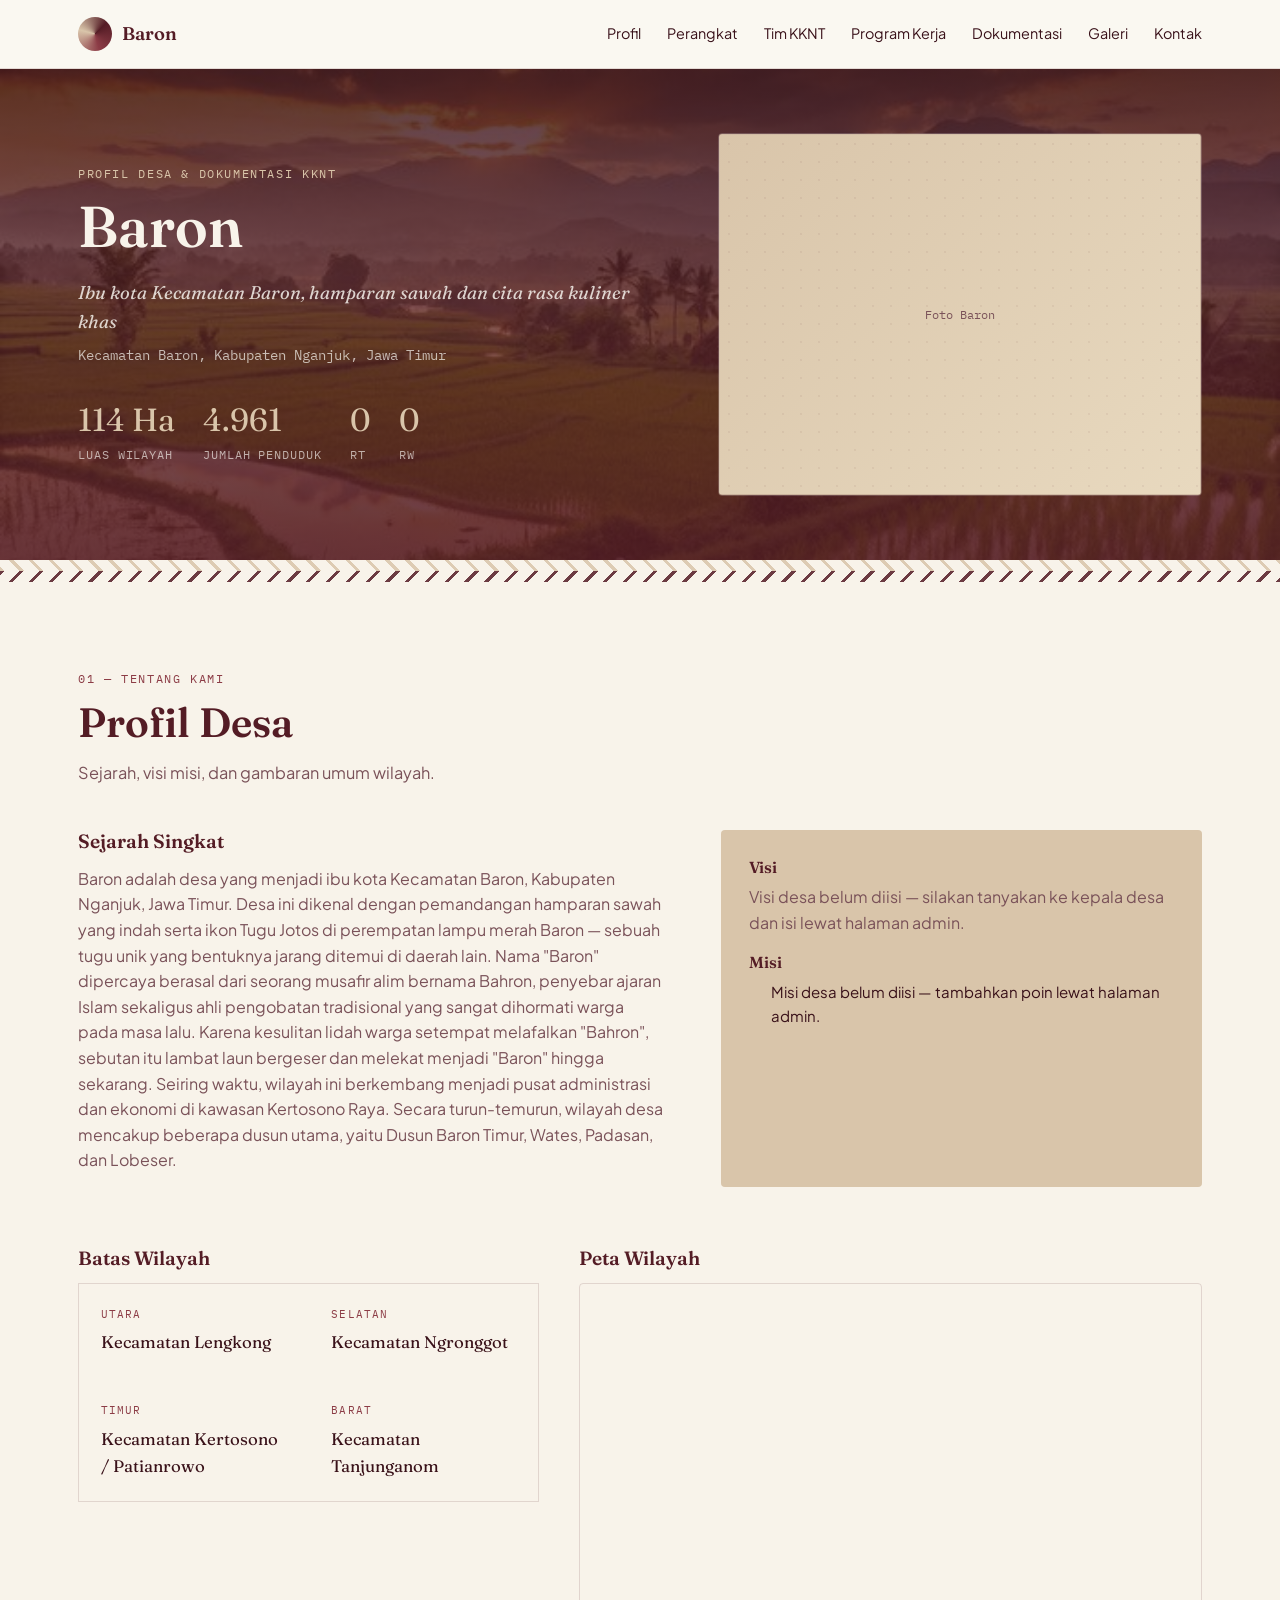
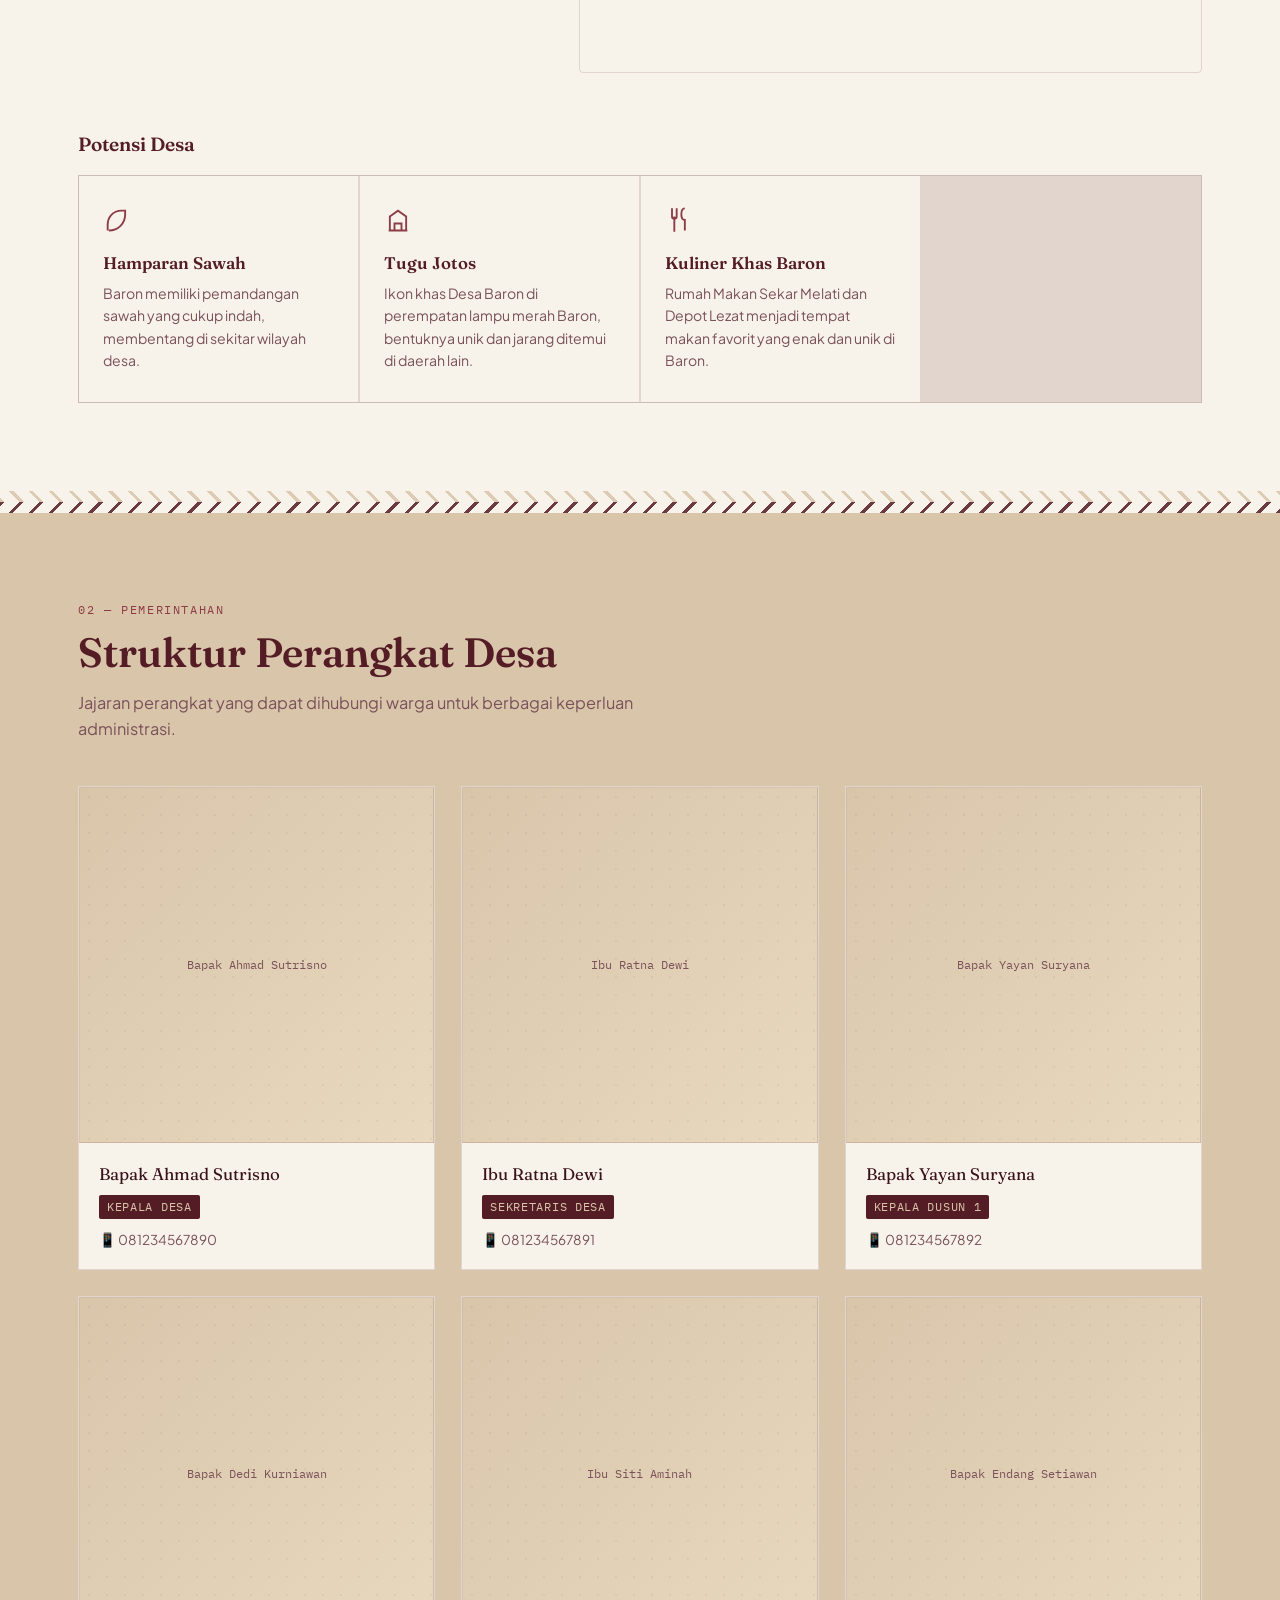
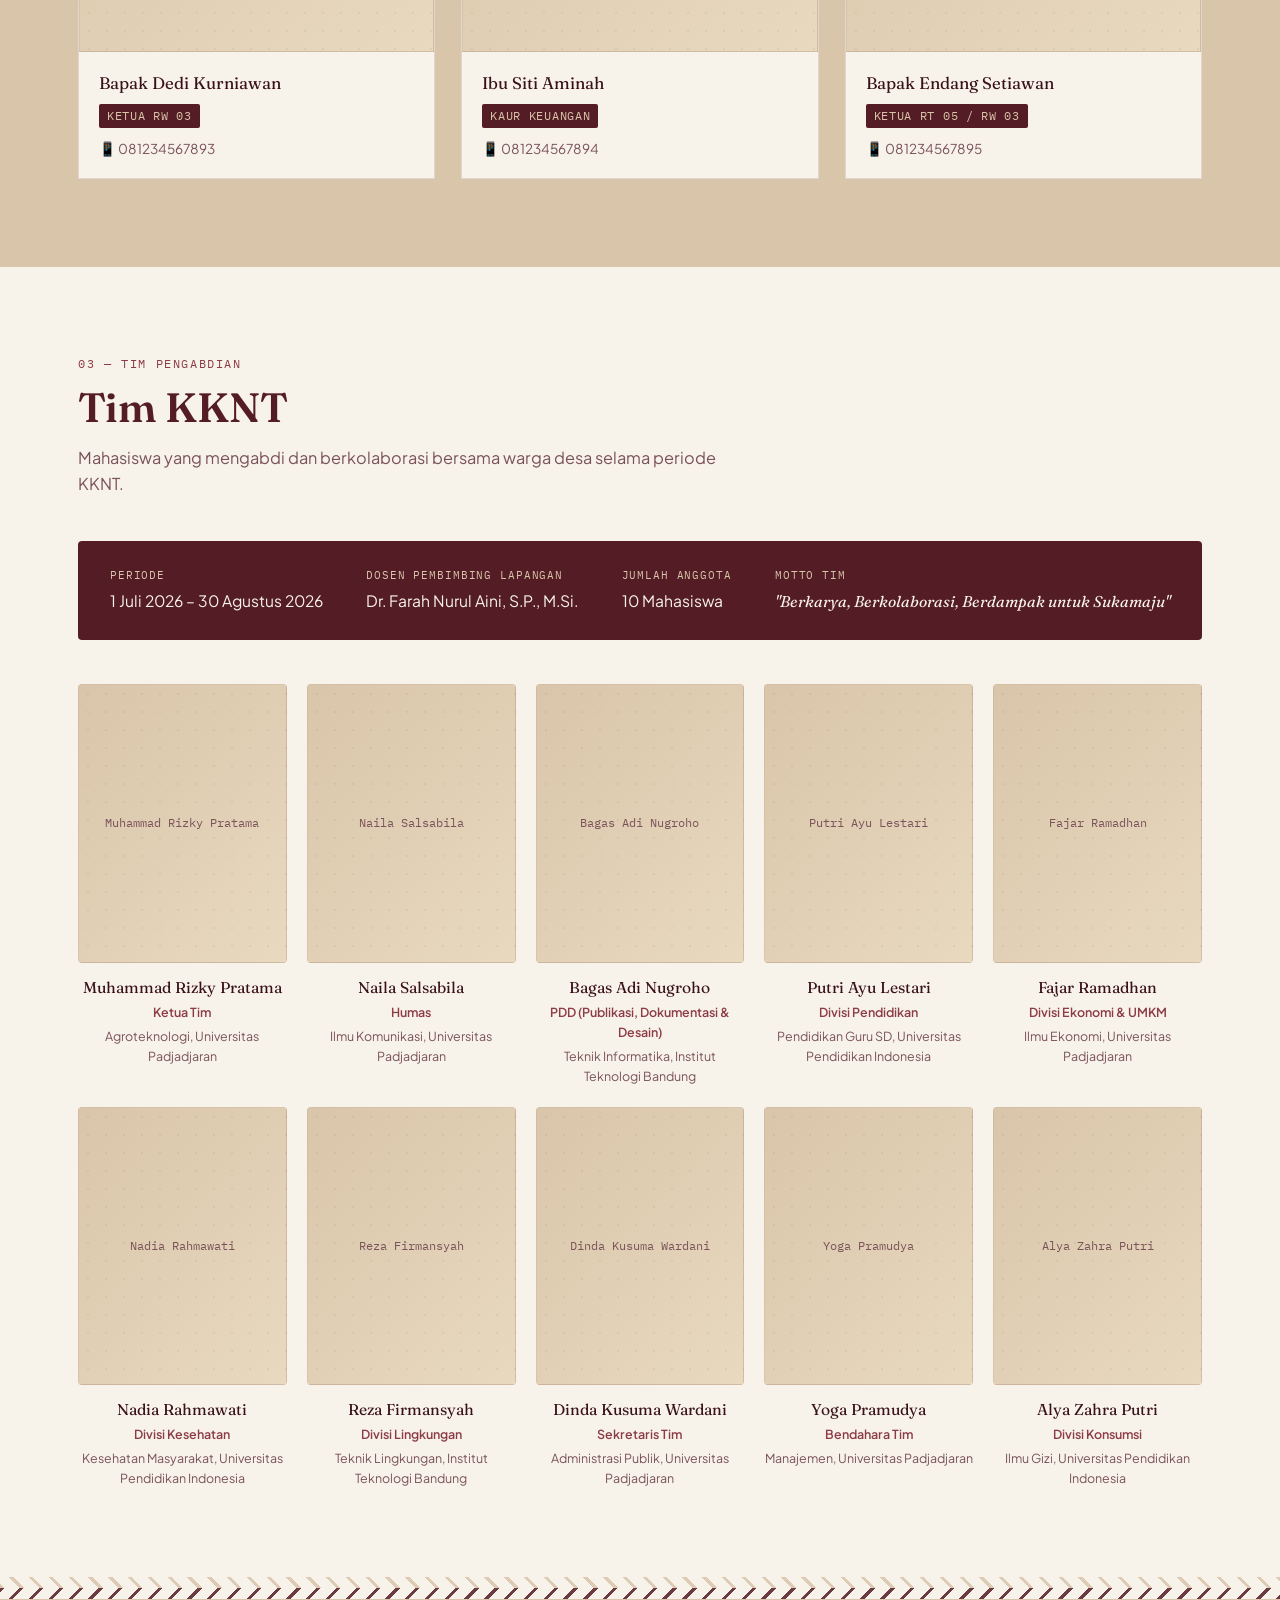
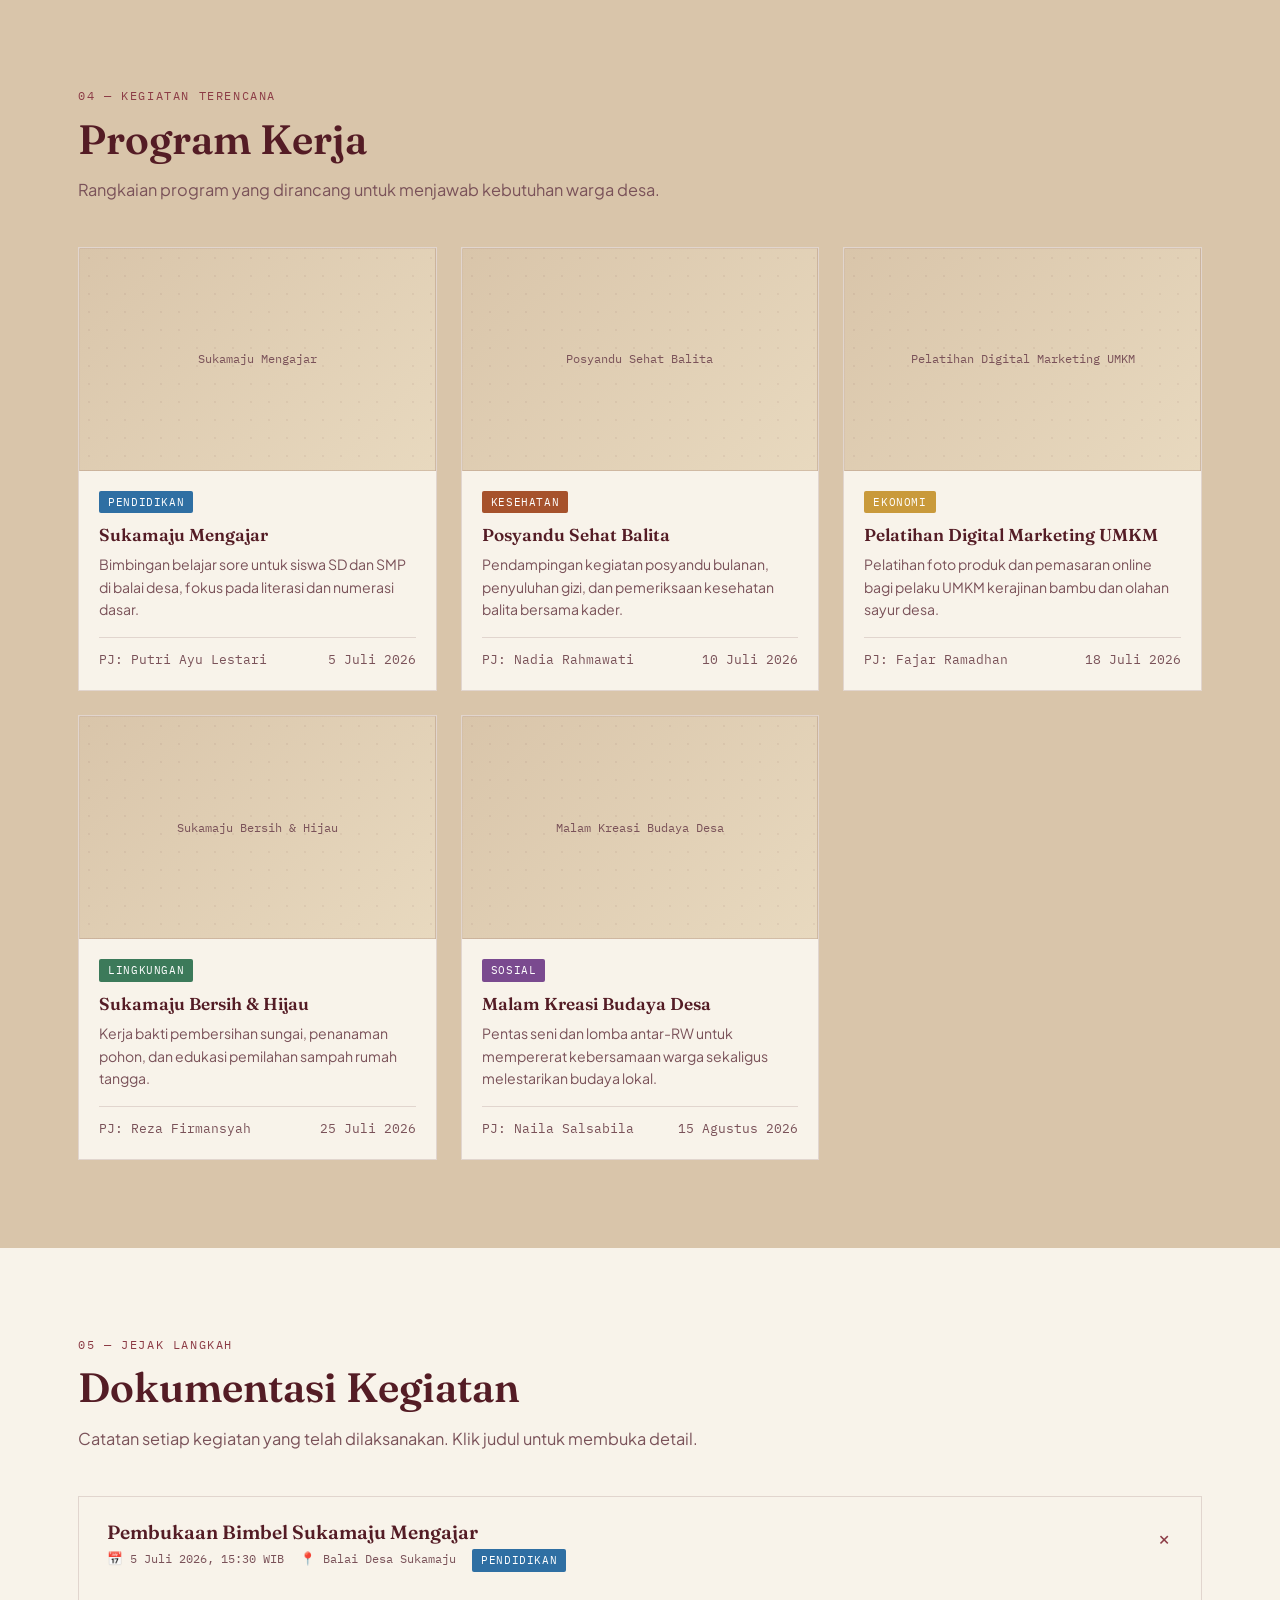
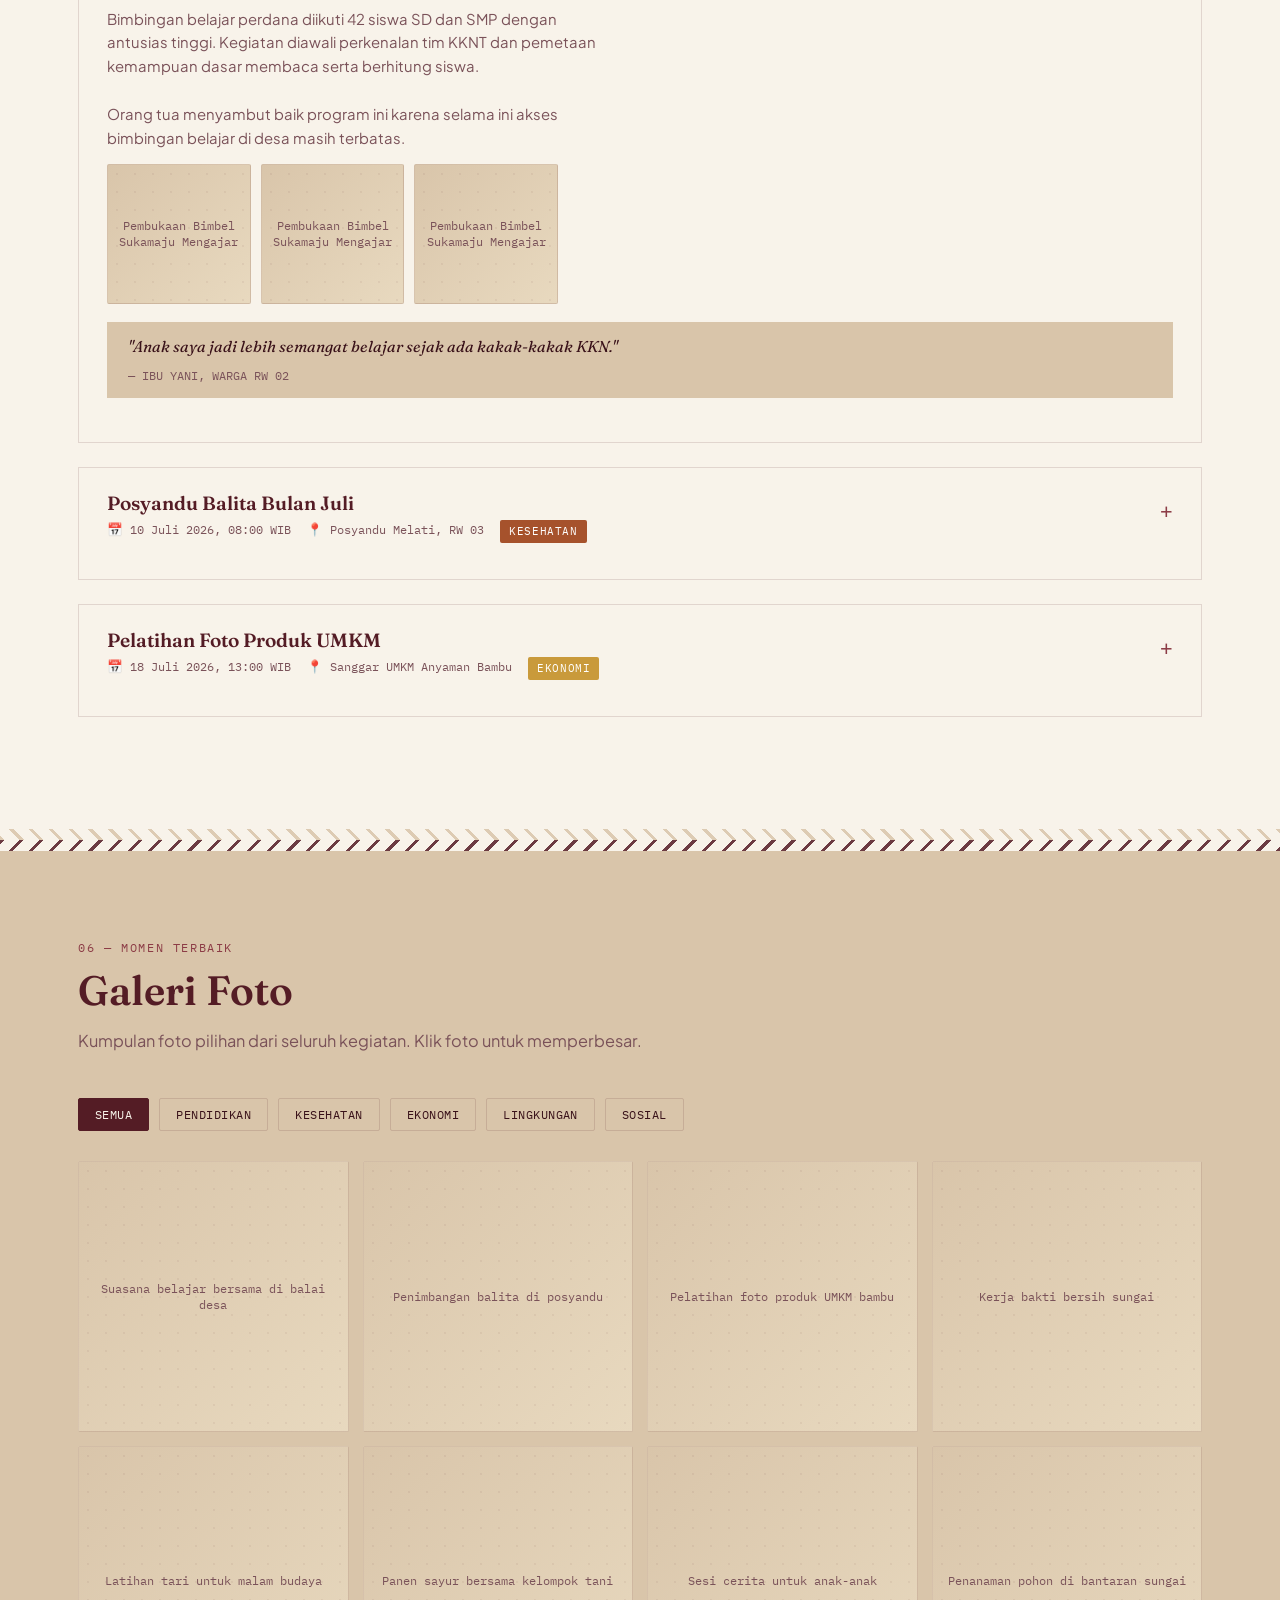
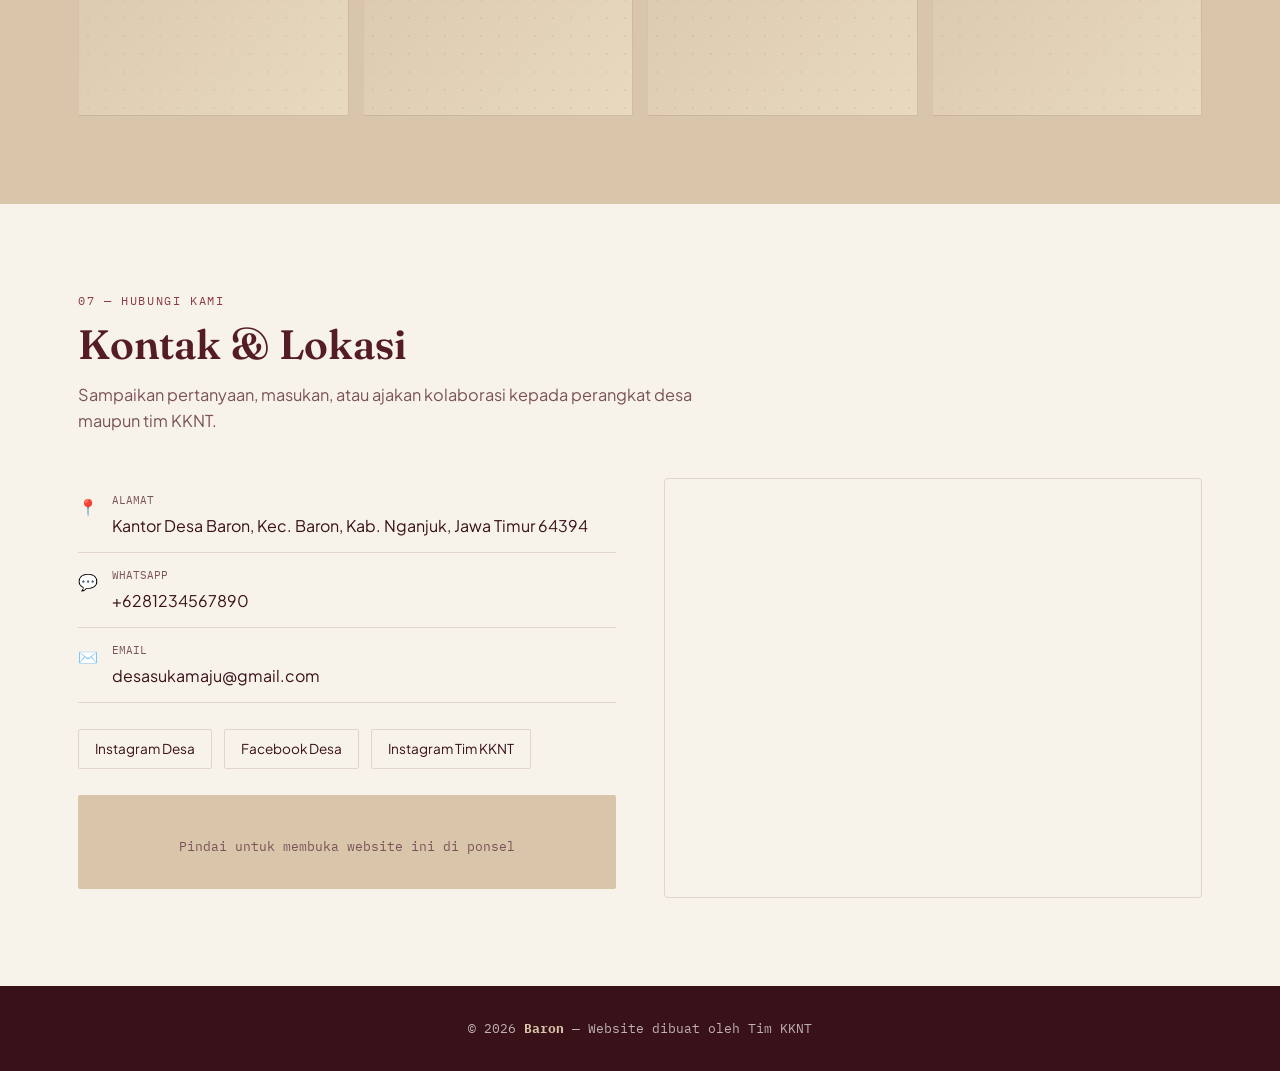
==== website-desa/index.html @ d624c500 "Ganti hero jadi foto background sawah" ====
<!DOCTYPE html>
<html lang="id">
<head>
<meta charset="UTF-8" />
<meta name="viewport" content="width=device-width, initial-scale=1.0" />
<title>Profil Desa & Dokumentasi KKNT</title>
<meta name="description" content="Website profil desa dan dokumentasi kegiatan KKNT" />

<link rel="preconnect" href="https://fonts.googleapis.com" />
<link rel="preconnect" href="https://fonts.gstatic.com" crossorigin />
<link href="https://fonts.googleapis.com/css2?family=Fraunces:opsz,wght@9..144,500;9..144,600;9..144,700&family=Plus+Jakarta+Sans:wght@400;500;600;700&family=IBM+Plex+Mono:wght@400;500&display=swap" rel="stylesheet" />

<link rel="stylesheet" href="css/style.css" />
</head>
<body>

<!-- ============================== NAVBAR ============================== -->
<nav class="navbar">
  <div class="container">
    <a href="#beranda" class="navbar-brand">
      <span class="lingkaran"></span>
      <span id="nav-nama-desa">Desa</span>
    </a>
    <ul class="navbar-menu" id="navbar-menu">
      <li><a href="#profil">Profil</a></li>
      <li><a href="#perangkat">Perangkat</a></li>
      <li><a href="#kknt">Tim KKNT</a></li>
      <li><a href="#proker">Program Kerja</a></li>
      <li><a href="#kegiatan">Dokumentasi</a></li>
      <li><a href="#galeri">Galeri</a></li>
      <li><a href="#kontak">Kontak</a></li>
    </ul>
    <button class="navbar-toggle" id="navbar-toggle" aria-label="Buka menu">☰</button>
  </div>
</nav>

<!-- ============================== HERO ============================== -->
<header class="hero" id="beranda">
  <!-- Foto background — ganti file di assets/images/hero-sawah.jpg dengan foto asli desa -->
  <div class="hero-foto-bg" style="background-image: url('assets/images/hero-sawah.jpg');" aria-hidden="true"></div>
  <div class="hero-overlay" aria-hidden="true"></div>

  <div class="container hero-inner">
    <div class="hero-teks">
      <span class="eyebrow">Profil Desa &amp; Dokumentasi KKNT</span>
      <h1 id="hero-nama-desa">Nama Desa</h1>
      <p class="tagline" id="hero-tagline">Tagline desa</p>
      <p class="hero-lokasi" id="hero-lokasi">Kecamatan, Kabupaten, Provinsi</p>
      <div class="hero-stats">
        <div class="hero-stat"><div class="angka" id="stat-luas">–</div><div class="label">Luas Wilayah</div></div>
        <div class="hero-stat"><div class="angka" id="stat-penduduk">–</div><div class="label">Jumlah Penduduk</div></div>
        <div class="hero-stat"><div class="angka" id="stat-rt">–</div><div class="label">RT</div></div>
        <div class="hero-stat"><div class="angka" id="stat-rw">–</div><div class="label">RW</div></div>
      </div>
    </div>
    <div class="hero-foto" id="hero-foto"></div>
  </div>
</header>
<div class="pembatas-anyaman"></div>

<!-- ============================== PROFIL DESA ============================== -->
<section id="profil">
  <div class="container">
    <span class="eyebrow">01 — Tentang Kami</span>
    <h2 class="judul-section">Profil Desa</h2>
    <p class="subjudul-section">Sejarah, visi misi, dan gambaran umum wilayah.</p>

    <div class="profil-grid">
      <div class="profil-sejarah">
        <h3 style="margin-bottom:14px; color:var(--hijau-tua); font-size:1.2rem;">Sejarah Singkat</h3>
        <p id="teks-sejarah"></p>
      </div>
      <div class="visi-misi">
        <h4>Visi</h4>
        <p id="teks-visi"></p>
        <h4>Misi</h4>
        <ul id="list-misi"></ul>
      </div>
    </div>

    <div class="batas-map-grid">
      <div>
        <h3 style="margin-bottom:14px; color:var(--hijau-tua); font-size:1.2rem;">Batas Wilayah</h3>
        <div class="batas-wilayah" id="batas-wilayah"></div>
      </div>
      <div>
        <h3 style="margin-bottom:14px; color:var(--hijau-tua); font-size:1.2rem;">Peta Wilayah</h3>
        <div class="peta-wrap"><iframe id="peta-desa" loading="lazy" title="Peta lokasi desa" allowfullscreen></iframe></div>
      </div>
    </div>

    <div>
      <h3 style="margin-bottom:20px; color:var(--hijau-tua); font-size:1.2rem;">Potensi Desa</h3>
      <div class="potensi-grid" id="potensi-grid"></div>
    </div>
  </div>
</section>

<div class="pembatas-anyaman"></div>

<!-- ============================== PERANGKAT DESA ============================== -->
<section id="perangkat" style="background:var(--krem-anyaman);">
  <div class="container">
    <span class="eyebrow">02 — Pemerintahan</span>
    <h2 class="judul-section">Struktur Perangkat Desa</h2>
    <p class="subjudul-section">Jajaran perangkat yang dapat dihubungi warga untuk berbagai keperluan administrasi.</p>
    <div class="perangkat-grid" id="perangkat-grid"></div>
  </div>
</section>

<!-- ============================== TIM KKNT ============================== -->
<section id="kknt">
  <div class="container">
    <span class="eyebrow">03 — Tim Pengabdian</span>
    <h2 class="judul-section">Tim KKNT</h2>
    <p class="subjudul-section">Mahasiswa yang mengabdi dan berkolaborasi bersama warga desa selama periode KKNT.</p>

    <div class="tim-bilah">
      <div class="item"><span class="label">Periode</span><span class="nilai" id="kknt-periode"></span></div>
      <div class="item"><span class="label">Dosen Pembimbing Lapangan</span><span class="nilai" id="kknt-dpl"></span></div>
      <div class="item"><span class="label">Jumlah Anggota</span><span class="nilai" id="kknt-jumlah"></span></div>
      <div class="item"><span class="label">Motto Tim</span><span class="nilai motto" id="kknt-motto"></span></div>
    </div>

    <div class="anggota-grid" id="anggota-grid"></div>
  </div>
</section>

<div class="pembatas-anyaman"></div>

<!-- ============================== PROGRAM KERJA ============================== -->
<section id="proker" style="background:var(--krem-anyaman);">
  <div class="container">
    <span class="eyebrow">04 — Kegiatan Terencana</span>
    <h2 class="judul-section">Program Kerja</h2>
    <p class="subjudul-section">Rangkaian program yang dirancang untuk menjawab kebutuhan warga desa.</p>
    <div class="proker-grid" id="proker-grid"></div>
  </div>
</section>

<!-- ============================== DOKUMENTASI KEGIATAN ============================== -->
<section id="kegiatan">
  <div class="container">
    <span class="eyebrow">05 — Jejak Langkah</span>
    <h2 class="judul-section">Dokumentasi Kegiatan</h2>
    <p class="subjudul-section">Catatan setiap kegiatan yang telah dilaksanakan. Klik judul untuk membuka detail.</p>
    <div id="kegiatan-list"></div>
  </div>
</section>

<div class="pembatas-anyaman"></div>

<!-- ============================== GALERI FOTO ============================== -->
<section id="galeri" style="background:var(--krem-anyaman);">
  <div class="container">
    <span class="eyebrow">06 — Momen Terbaik</span>
    <h2 class="judul-section">Galeri Foto</h2>
    <p class="subjudul-section">Kumpulan foto pilihan dari seluruh kegiatan. Klik foto untuk memperbesar.</p>
    <div class="galeri-filter" id="galeri-filter"></div>
    <div class="galeri-grid" id="galeri-grid"></div>
  </div>
</section>

<!-- ============================== KONTAK & LOKASI ============================== -->
<section id="kontak">
  <div class="container">
    <span class="eyebrow">07 — Hubungi Kami</span>
    <h2 class="judul-section">Kontak &amp; Lokasi</h2>
    <p class="subjudul-section">Sampaikan pertanyaan, masukan, atau ajakan kolaborasi kepada perangkat desa maupun tim KKNT.</p>

    <div class="kontak-grid">
      <div>
        <ul class="kontak-list">
          <li>
            <span class="ikon">📍</span>
            <div><span class="label">Alamat</span><span id="kontak-alamat"></span></div>
          </li>
          <li>
            <span class="ikon">💬</span>
            <div><span class="label">WhatsApp</span><a id="kontak-wa" target="_blank" rel="noopener"></a></div>
          </li>
          <li>
            <span class="ikon">✉️</span>
            <div><span class="label">Email</span><a id="kontak-email"></a></div>
          </li>
        </ul>
        <div class="sosial-links" id="sosial-links"></div>

        <div class="qr-box">
          <div id="qrcode"></div>
          <p>Pindai untuk membuka website ini di ponsel</p>
          <p id="qr-url" style="margin-top:4px; font-size:0.72rem; word-break:break-all;"></p>
        </div>
      </div>
      <div class="peta-wrap" style="aspect-ratio:auto; height:100%; min-height:420px;">
        <iframe id="peta-kontak" loading="lazy" title="Peta lokasi kontak" allowfullscreen></iframe>
      </div>
    </div>
  </div>
</section>

<!-- ============================== LIGHTBOX ============================== -->
<div class="lightbox" id="lightbox">
  <button class="lightbox-tutup" id="lightbox-tutup" aria-label="Tutup">&times;</button>
  <div>
    <img id="lightbox-img" src="" alt="" />
    <div class="lightbox-caption" id="lightbox-caption"></div>
  </div>
</div>

<!-- ============================== FOOTER ============================== -->
<footer>
  <div class="container">
    <p>&copy; <span id="footer-tahun"></span> <strong id="footer-nama-desa">Desa</strong> — Website dibuat oleh Tim KKNT</p>
  </div>
</footer>

<script src="https://cdnjs.cloudflare.com/ajax/libs/qrcodejs/1.0.0/qrcode.min.js"></script>
<script src="js/main.js"></script>
</body>
</html>
---- website-desa/css/style.css ----
/* ==========================================================================
   DESIGN TOKENS
   ========================================================================== */
:root {
  /* Warna — palet maroon & tan hangat, sesuai identitas Desa Baron */
  --hijau-tua: #541c25;      /* warna utama gelap — dulunya hijau, sekarang wine tua */
  --hijau-daun: #8c3c46;     /* aksen sedang — label, ikon, hover */
  --emas-panen: #d9c5aa;     /* highlight terang di atas latar gelap */
  --tanah-liat: #8c3c46;     /* aksen ikon & sorotan kecil */
  --krem-anyaman: #d9c5aa;   /* latar section selang-seling */
  --putih-kabut: #f8f3ea;    /* latar utama, hangat & terang */
  --coklat-tanah: #391119;   /* teks utama, gelap keunguan */
  --coklat-muda: #7a5259;    /* teks sekunder, mauve-coklat */
  --garis: rgba(84, 28, 37, 0.14);

  /* Warna kategori kegiatan (aksen batik) */
  --kat-pendidikan: #2f6fa3;
  --kat-kesehatan: #a6522c;
  --kat-ekonomi: #c99a3b;
  --kat-lingkungan: #3c7a5a;
  --kat-sosial: #7a4a8f;

  /* Tipografi */
  --font-display: "Fraunces", Georgia, serif;
  --font-body: "Plus Jakarta Sans", "Segoe UI", sans-serif;
  --font-mono: "IBM Plex Mono", "Courier New", monospace;

  --maks-lebar: 1180px;
  --radius: 4px;
}

* { box-sizing: border-box; margin: 0; padding: 0; }

html { scroll-behavior: smooth; }

body {
  font-family: var(--font-body);
  background: var(--putih-kabut);
  color: var(--coklat-tanah);
  line-height: 1.6;
  font-size: 16px;
  overflow-x: hidden; /* mencegah scroll horizontal dari elemen dekoratif */
}

img { max-width: 100%; display: block; }

a { color: inherit; text-decoration: none; }

.container {
  max-width: var(--maks-lebar);
  margin: 0 auto;
  padding: 0 28px;
}

@media (max-width: 480px) {
  .container { padding: 0 18px; }
}

h1, h2, h3, h4 { font-family: var(--font-display); font-weight: 600; line-height: 1.15; }

.eyebrow {
  font-family: var(--font-mono);
  font-size: 0.72rem;
  letter-spacing: 0.14em;
  text-transform: uppercase;
  color: var(--hijau-daun);
  display: block;
  margin-bottom: 10px;
}

.judul-section { font-size: clamp(1.8rem, 3.2vw, 2.6rem); color: var(--hijau-tua); margin-bottom: 14px; }

.subjudul-section { max-width: 640px; color: var(--coklat-muda); font-size: 1.02rem; margin-bottom: 44px; }

section { padding: 88px 0; position: relative; }

@media (max-width: 640px) {
  section { padding: 56px 0; }
  .subjudul-section { margin-bottom: 30px; }
}

/* ==========================================================================
   MOTIF ANYAMAN — elemen pembeda / signature
   Dipakai sebagai pembatas antar-section, terinspirasi pola anyaman bambu.
   ========================================================================== */
.pembatas-anyaman {
  height: 22px;
  width: 100%;
  background-image: repeating-linear-gradient(45deg, var(--emas-panen) 0 3px, transparent 3px 14px),
    repeating-linear-gradient(-45deg, var(--hijau-tua) 0 3px, transparent 3px 14px);
  background-size: 100% 11px;
  background-repeat: repeat-x;
  background-position: top, bottom;
  opacity: 0.85;
}

/* ==========================================================================
   NAVIGASI
   ========================================================================== */
.navbar {
  position: sticky;
  top: 0;
  z-index: 100;
  background: rgba(250, 248, 242, 0.94);
  backdrop-filter: blur(6px);
  border-bottom: 1px solid var(--garis);
}
.navbar .container {
  display: flex;
  align-items: center;
  justify-content: space-between;
  height: 68px;
}
.navbar-brand { display: flex; align-items: center; gap: 10px; font-family: var(--font-display); font-weight: 600; font-size: 1.15rem; color: var(--hijau-tua); }
.navbar-brand .lingkaran {
  width: 34px; height: 34px; border-radius: 50%;
  background: conic-gradient(from 45deg, var(--hijau-tua), var(--hijau-daun), var(--emas-panen), var(--hijau-tua));
}
.navbar-menu { display: flex; gap: 26px; list-style: none; font-size: 0.9rem; }
.navbar-menu a { color: var(--coklat-tanah); position: relative; padding: 4px 0; }
.navbar-menu a:hover { color: var(--hijau-tua); }
.navbar-toggle { display: none; background: none; border: none; font-size: 1.4rem; cursor: pointer; color: var(--hijau-tua); }

@media (max-width: 860px) {
  .navbar-menu {
    position: absolute; top: 68px; left: 0; right: 0;
    background: var(--putih-kabut); flex-direction: column; gap: 0;
    border-bottom: 1px solid var(--garis);
    max-height: 0; overflow: hidden; transition: max-height 0.3s ease;
  }
  .navbar-menu.terbuka { max-height: 400px; }
  .navbar-menu li { border-top: 1px solid var(--garis); }
  .navbar-menu a { display: block; padding: 14px 28px; }
  .navbar-toggle { display: block; }
}

/* ==========================================================================
   HERO — Profil Desa
   Latar kontur menyerupai garis sawah bertingkat (signature visual)
   ========================================================================== */
.hero {
  padding: 64px 0 0;
  background: var(--hijau-tua);
  color: var(--putih-kabut);
  position: relative;
  overflow: hidden;
}
@media (max-width: 640px) {
  .hero { padding: 40px 0 0; }
  .hero-inner { padding-bottom: 40px; }
}
.hero-foto-bg {
  position: absolute; inset: 0;
  background-size: cover;
  background-position: center;
  z-index: 0;
}
.hero-overlay {
  position: absolute; inset: 0; z-index: 0;
  /* Overlay gradasi maroon agar teks tetap kontras di atas foto apa pun */
  background: linear-gradient(180deg,
    rgba(57,17,25,0.82) 0%,
    rgba(84,28,37,0.72) 45%,
    rgba(84,28,37,0.88) 100%);
}

.hero-inner {
  position: relative; z-index: 1;
  display: grid; grid-template-columns: 1.1fr 0.9fr; gap: 48px;
  align-items: center; padding-bottom: 64px;
}
.hero-teks .eyebrow { color: var(--emas-panen); }
.hero-teks h1 {
  font-size: clamp(2.4rem, 5vw, 3.6rem);
  margin-bottom: 18px;
}
.hero-teks .tagline { font-size: 1.15rem; color: rgba(250, 248, 242, 0.82); margin-bottom: 8px; font-style: italic; font-family: var(--font-display); }
.hero-lokasi { font-family: var(--font-mono); font-size: 0.85rem; color: rgba(250,248,242,0.7); margin-bottom: 28px; }
.hero-stats { display: flex; gap: 28px; flex-wrap: wrap; }
.hero-stat .angka { font-family: var(--font-display); font-size: 2rem; color: var(--emas-panen); }
.hero-stat .label { font-family: var(--font-mono); font-size: 0.72rem; text-transform: uppercase; letter-spacing: 0.08em; color: rgba(250,248,242,0.65); }
.hero-foto {
  aspect-ratio: 4/3; border-radius: var(--radius); overflow: hidden;
  border: 1px solid rgba(250,248,242,0.2);
}
.hero-foto img { width: 100%; height: 100%; object-fit: cover; }

@media (max-width: 860px) {
  .hero-inner { grid-template-columns: 1fr; }
}

/* ==========================================================================
   PLACEHOLDER FOTO
   Dipakai sampai foto asli ditaruh di assets/images/
   ========================================================================== */
.foto-placeholder {
  width: 100%; height: 100%; min-height: 140px;
  display: flex; align-items: center; justify-content: center;
  background: linear-gradient(135deg, var(--krem-anyaman), #e8d9bf);
  background-image:
    radial-gradient(circle, rgba(84,28,37,0.06) 1.2px, transparent 1.4px),
    linear-gradient(135deg, var(--krem-anyaman), #e8d9bf);
  background-size: 18px 18px, 100% 100%;
  color: var(--coklat-muda);
  font-family: var(--font-mono); font-size: 0.72rem; text-align: center;
  padding: 10px; line-height: 1.4;
  border: 1px solid rgba(84,28,37,0.1);
}

/* ==========================================================================
   PROFIL — sejarah, visi misi, batas wilayah, potensi
   ========================================================================== */
.profil-grid { display: grid; grid-template-columns: 1.1fr 0.9fr; gap: 56px; margin-bottom: 60px; }
.profil-sejarah p { color: var(--coklat-muda); margin-bottom: 14px; white-space: pre-line; }
.visi-misi { background: var(--krem-anyaman); border-radius: var(--radius); padding: 28px; }
.visi-misi h4 { color: var(--hijau-tua); font-size: 1rem; margin-bottom: 8px; }
.visi-misi p { color: var(--coklat-muda); margin-bottom: 18px; }
.visi-misi ul { list-style: none; }
.visi-misi li { padding-left: 22px; position: relative; margin-bottom: 10px; color: var(--coklat-tanah); font-size: 0.94rem; }
.visi-misi li::before { content: "—"; position: absolute; left: 0; color: var(--emas-panen); }

.batas-map-grid { display: grid; grid-template-columns: 0.85fr 1.15fr; gap: 40px; margin-bottom: 60px; align-items: start; }
.batas-wilayah { display: grid; grid-template-columns: 1fr 1fr; gap: 2px; border: 1px solid var(--garis); }
.batas-item { padding: 22px; background: var(--putih-kabut); }
.batas-item .arah { font-family: var(--font-mono); font-size: 0.68rem; letter-spacing: 0.1em; text-transform: uppercase; color: var(--hijau-daun); display: block; margin-bottom: 6px; }
.batas-item .nama { font-family: var(--font-display); font-size: 1.05rem; }
.peta-wrap { border-radius: var(--radius); overflow: hidden; border: 1px solid var(--garis); aspect-ratio: 16/10; }
.peta-wrap iframe { width: 100%; height: 100%; border: 0; }

.potensi-grid { display: grid; grid-template-columns: repeat(4, 1fr); gap: 2px; background: var(--garis); border: 1px solid var(--garis); }
.potensi-item { background: var(--putih-kabut); padding: 30px 24px; }
.potensi-item .ikon { color: var(--tanah-liat); margin-bottom: 14px; }
.potensi-item h4 { font-size: 1.05rem; color: var(--hijau-tua); margin-bottom: 8px; }
.potensi-item p { font-size: 0.88rem; color: var(--coklat-muda); }

@media (max-width: 860px) {
  .profil-grid, .batas-map-grid { grid-template-columns: 1fr; }
  .potensi-grid { grid-template-columns: 1fr 1fr; }
}
@media (max-width: 460px) {
  .potensi-grid { grid-template-columns: 1fr; }
  .batas-wilayah { grid-template-columns: 1fr; }
}

/* ==========================================================================
   PERANGKAT DESA
   ========================================================================== */
.perangkat-grid { display: grid; grid-template-columns: repeat(3, 1fr); gap: 26px; }
.kartu-orang { border: 1px solid var(--garis); background: var(--putih-kabut); }
.kartu-orang .foto { aspect-ratio: 1/1; }
.kartu-orang .info { padding: 18px 20px; }
.kartu-orang .nama { font-family: var(--font-display); font-size: 1.05rem; margin-bottom: 4px; }
.kartu-orang .jabatan { font-family: var(--font-mono); font-size: 0.72rem; text-transform: uppercase; letter-spacing: 0.06em; color: var(--emas-panen); background: var(--hijau-tua); display: inline-block; padding: 3px 8px; border-radius: 2px; margin-bottom: 10px; }
.kartu-orang .kontak { font-size: 0.85rem; color: var(--coklat-muda); display: flex; align-items: center; gap: 6px; }

@media (max-width: 860px) { .perangkat-grid { grid-template-columns: 1fr 1fr; } }
@media (max-width: 560px) { .perangkat-grid { grid-template-columns: 1fr; } }

/* ==========================================================================
   TIM KKNT
   ========================================================================== */
.tim-bilah {
  display: flex; justify-content: space-between; flex-wrap: wrap; gap: 20px;
  background: var(--hijau-tua); color: var(--putih-kabut);
  padding: 26px 32px; border-radius: var(--radius); margin-bottom: 44px;
}
.tim-bilah .item .label { font-family: var(--font-mono); font-size: 0.68rem; text-transform: uppercase; letter-spacing: 0.08em; color: var(--emas-panen); display: block; margin-bottom: 4px; }
.tim-bilah .item .nilai { font-size: 0.98rem; }
.tim-bilah .motto { font-style: italic; font-family: var(--font-display); }

.anggota-grid { display: grid; grid-template-columns: repeat(5, 1fr); gap: 20px; }
.kartu-anggota { text-align: center; }
.kartu-anggota .foto { aspect-ratio: 3/4; margin-bottom: 12px; border-radius: var(--radius); overflow: hidden; }
.kartu-anggota .nama { font-family: var(--font-display); font-size: 0.98rem; margin-bottom: 3px; }
.kartu-anggota .divisi { font-size: 0.78rem; color: var(--tanah-liat); font-weight: 600; margin-bottom: 4px; }
.kartu-anggota .studi { font-size: 0.78rem; color: var(--coklat-muda); }

@media (max-width: 980px) { .anggota-grid { grid-template-columns: repeat(3, 1fr); } }
@media (max-width: 600px) { .anggota-grid { grid-template-columns: repeat(2, 1fr); } }

/* ==========================================================================
   PROGRAM KERJA
   ========================================================================== */
.proker-grid { display: grid; grid-template-columns: repeat(3, 1fr); gap: 24px; }
.kartu-proker { border: 1px solid var(--garis); background: var(--putih-kabut); display: flex; flex-direction: column; }
.kartu-proker .thumb { aspect-ratio: 16/10; }
.kartu-proker .isi { padding: 20px; flex: 1; display: flex; flex-direction: column; }
.tag-kategori {
  font-family: var(--font-mono); font-size: 0.66rem; text-transform: uppercase; letter-spacing: 0.06em;
  display: inline-block; padding: 3px 9px; border-radius: 2px; color: #fff; margin-bottom: 12px; width: fit-content;
}
.kartu-proker h4 { font-size: 1.08rem; margin-bottom: 8px; color: var(--hijau-tua); }
.kartu-proker p.deskripsi { font-size: 0.88rem; color: var(--coklat-muda); margin-bottom: 16px; flex: 1; }
.proker-meta { font-size: 0.8rem; color: var(--coklat-muda); border-top: 1px solid var(--garis); padding-top: 12px; display: flex; justify-content: space-between; font-family: var(--font-mono); }

@media (max-width: 980px) { .proker-grid { grid-template-columns: 1fr 1fr; } }
@media (max-width: 640px) { .proker-grid { grid-template-columns: 1fr; } }

/* ==========================================================================
   DOKUMENTASI KEGIATAN
   ========================================================================== */
.kegiatan-item {
  border: 1px solid var(--garis); margin-bottom: 24px; background: var(--putih-kabut);
}
.kegiatan-header {
  padding: 24px 28px; display: flex; justify-content: space-between; align-items: flex-start; gap: 20px; flex-wrap: wrap;
  cursor: pointer;
}
.kegiatan-header h4 { font-size: 1.2rem; color: var(--hijau-tua); margin-bottom: 6px; }
.kegiatan-meta { font-family: var(--font-mono); font-size: 0.78rem; color: var(--coklat-muda); display: flex; gap: 16px; flex-wrap: wrap; }
.kegiatan-toggle { font-size: 1.3rem; color: var(--hijau-daun); flex-shrink: 0; transition: transform 0.25s; }
.kegiatan-item.terbuka .kegiatan-toggle { transform: rotate(45deg); }
.kegiatan-body { max-height: 0; overflow: hidden; transition: max-height 0.35s ease; }
.kegiatan-item.terbuka .kegiatan-body { max-height: 1400px; }
.kegiatan-body-inner { padding: 0 28px 28px; }
.kegiatan-body-inner p { color: var(--coklat-muda); margin-bottom: 14px; white-space: pre-line; font-size: 0.93rem; }
.kegiatan-foto-grid { display: grid; grid-template-columns: repeat(auto-fill, minmax(140px, 1fr)); gap: 10px; margin-bottom: 18px; }
.kegiatan-foto-grid .foto-placeholder,
.kegiatan-foto-grid img { aspect-ratio: 4/3; border-radius: 2px; }
.testimoni {
  border-left: 3px solid var(--emas-panen); padding: 12px 18px; background: var(--krem-anyaman);
  font-style: italic; font-family: var(--font-display); font-size: 0.98rem; margin-bottom: 16px;
}
.testimoni .siapa { display: block; margin-top: 8px; font-style: normal; font-family: var(--font-mono); font-size: 0.72rem; color: var(--coklat-muda); text-transform: uppercase; }
.video-wrap { aspect-ratio: 16/9; border-radius: 2px; overflow: hidden; }
.video-wrap iframe { width: 100%; height: 100%; border: 0; }

/* ==========================================================================
   GALERI FOTO
   ========================================================================== */
.galeri-filter { display: flex; gap: 10px; flex-wrap: wrap; margin-bottom: 30px; }
.filter-btn {
  font-family: var(--font-mono); font-size: 0.76rem; text-transform: uppercase; letter-spacing: 0.04em;
  padding: 8px 16px; border: 1px solid var(--garis); background: transparent; cursor: pointer; border-radius: 2px;
  color: var(--coklat-tanah); transition: all 0.2s;
}
.filter-btn:hover { border-color: var(--hijau-tua); }
.filter-btn.aktif { background: var(--hijau-tua); color: var(--putih-kabut); border-color: var(--hijau-tua); }
.galeri-grid { display: grid; grid-template-columns: repeat(4, 1fr); gap: 14px; }
.galeri-foto { position: relative; aspect-ratio: 1/1; overflow: hidden; cursor: pointer; border-radius: 2px; }
.galeri-foto img, .galeri-foto .foto-placeholder { width: 100%; height: 100%; object-fit: cover; transition: transform 0.4s; }
.galeri-foto:hover img { transform: scale(1.06); }
.galeri-caption {
  position: absolute; inset: auto 0 0 0; padding: 10px 12px;
  background: linear-gradient(transparent, rgba(31,77,58,0.92));
  color: #fff; font-size: 0.76rem; opacity: 0; transition: opacity 0.25s;
}
.galeri-foto:hover .galeri-caption { opacity: 1; }
.galeri-item-sembunyi { display: none !important; }

@media (max-width: 860px) { .galeri-grid { grid-template-columns: repeat(3, 1fr); } }
@media (max-width: 560px) { .galeri-grid { grid-template-columns: repeat(2, 1fr); } }

/* Lightbox */
.lightbox { position: fixed; inset: 0; background: rgba(31,26,20,0.94); z-index: 200; display: none; align-items: center; justify-content: center; padding: 40px; }
.lightbox.tampil { display: flex; }
.lightbox img { max-width: 90vw; max-height: 78vh; object-fit: contain; border-radius: 2px; }
.lightbox-caption { color: var(--putih-kabut); text-align: center; margin-top: 14px; font-family: var(--font-mono); font-size: 0.85rem; }
.lightbox-tutup { position: absolute; top: 24px; right: 32px; color: #fff; font-size: 2rem; cursor: pointer; background: none; border: none; line-height: 1; }

/* ==========================================================================
   KONTAK & LOKASI
   ========================================================================== */
.kontak-grid { display: grid; grid-template-columns: 1fr 1fr; gap: 48px; align-items: start; }
.kontak-list { list-style: none; margin-bottom: 26px; }
.kontak-list li { display: flex; gap: 14px; padding: 14px 0; border-bottom: 1px solid var(--garis); align-items: flex-start; }
.kontak-list .ikon { color: var(--tanah-liat); flex-shrink: 0; margin-top: 2px; }
.kontak-list .label { font-family: var(--font-mono); font-size: 0.68rem; text-transform: uppercase; color: var(--coklat-muda); display: block; margin-bottom: 3px; }
.sosial-links { display: flex; gap: 12px; flex-wrap: wrap; }
.sosial-links a {
  border: 1px solid var(--garis); padding: 8px 16px; border-radius: 2px; font-size: 0.85rem;
  display: flex; align-items: center; gap: 8px; transition: all 0.2s;
}
.sosial-links a:hover { border-color: var(--hijau-tua); background: var(--hijau-tua); color: #fff; }

.qr-box { background: var(--krem-anyaman); padding: 28px; border-radius: 2px; text-align: center; margin-top: 26px; }
.qr-box #qrcode { display: flex; justify-content: center; margin-bottom: 14px; }
.qr-box p { font-size: 0.8rem; color: var(--coklat-muda); font-family: var(--font-mono); }
.qr-box button { margin-top: 14px; }

.btn {
  font-family: var(--font-mono); font-size: 0.78rem; text-transform: uppercase; letter-spacing: 0.05em;
  padding: 10px 20px; background: var(--hijau-tua); color: #fff; border: none; border-radius: 2px; cursor: pointer;
}
.btn:hover { background: var(--hijau-daun); }

@media (max-width: 860px) { .kontak-grid { grid-template-columns: 1fr; } }

/* ==========================================================================
   FOOTER
   ========================================================================== */
footer {
  background: var(--coklat-tanah); color: rgba(250,248,242,0.7);
  padding: 32px 0; text-align: center; font-size: 0.82rem; font-family: var(--font-mono);
}
footer strong { color: var(--emas-panen); }

/* Reduced motion */
@media (prefers-reduced-motion: reduce) {
  * { transition: none !important; scroll-behavior: auto !important; }
}

/* Fokus keyboard terlihat */
a:focus-visible, button:focus-visible { outline: 2px solid var(--emas-panen); outline-offset: 2px; }
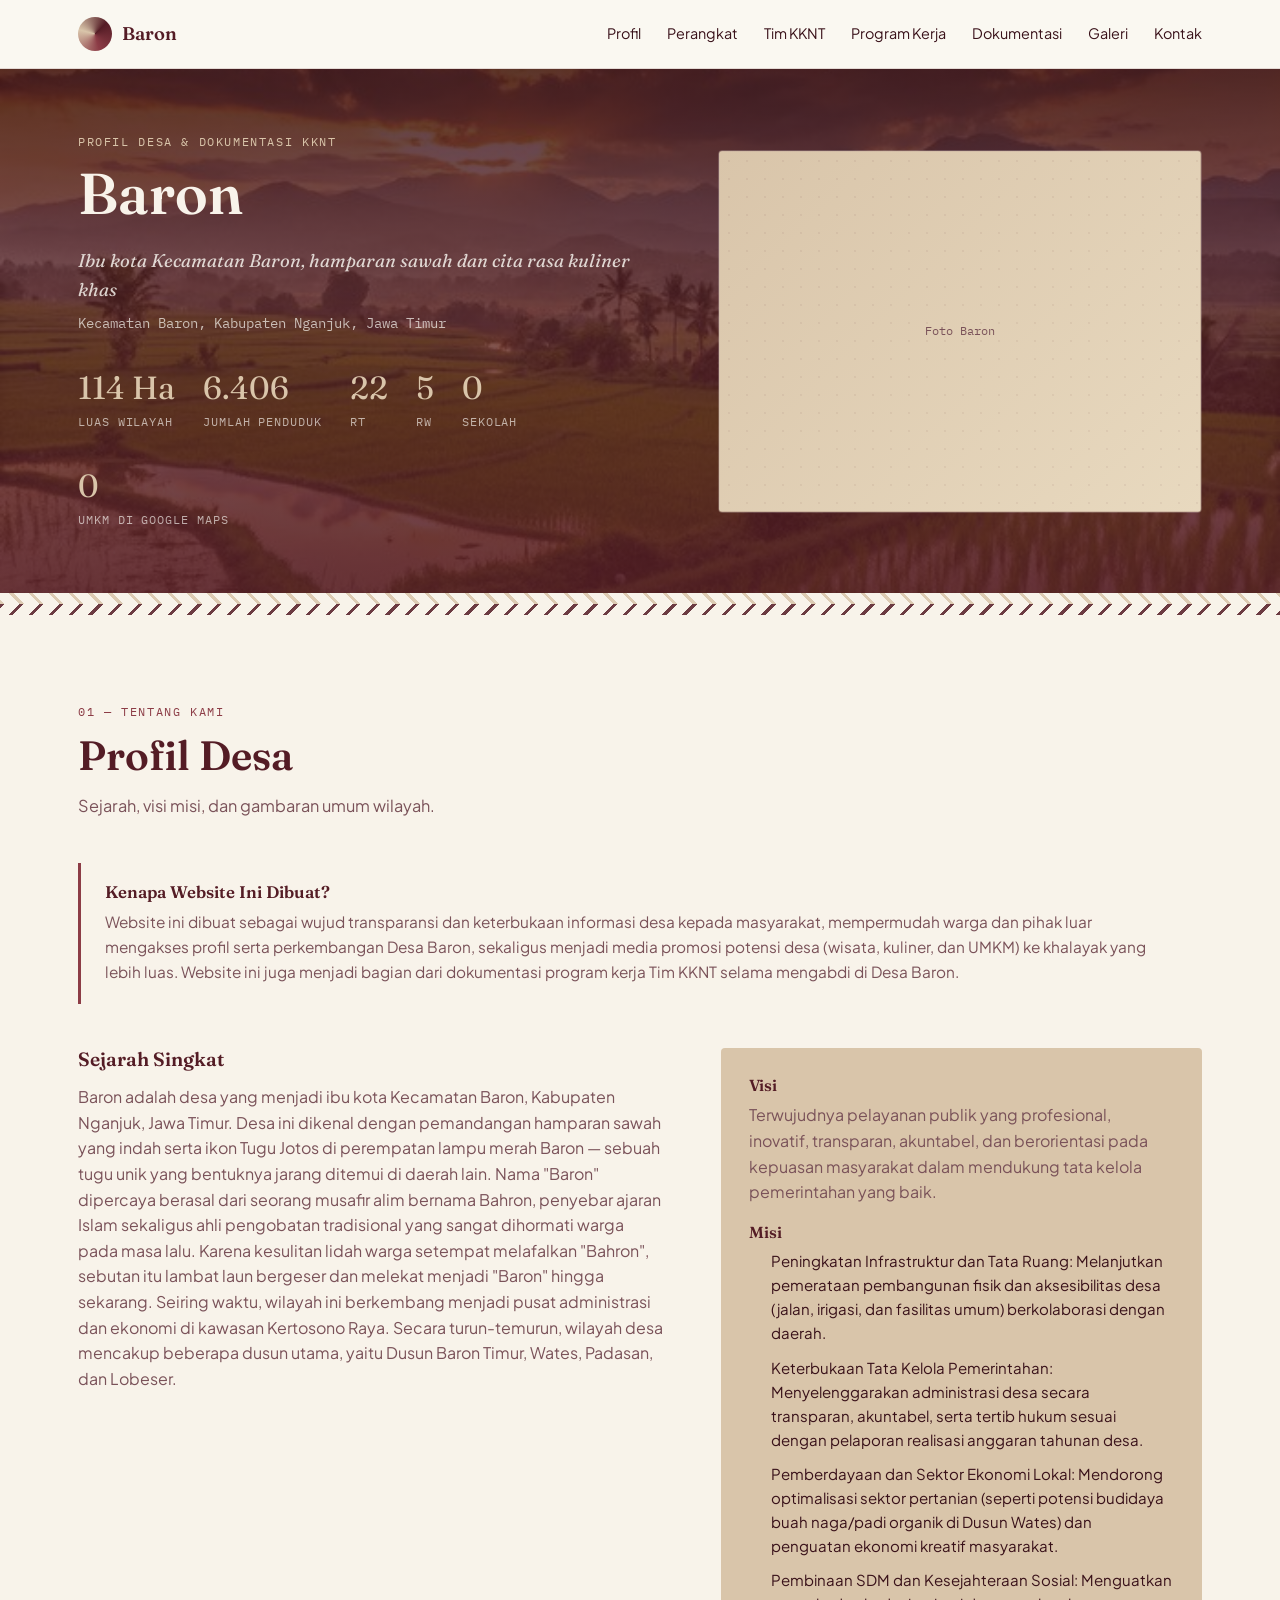
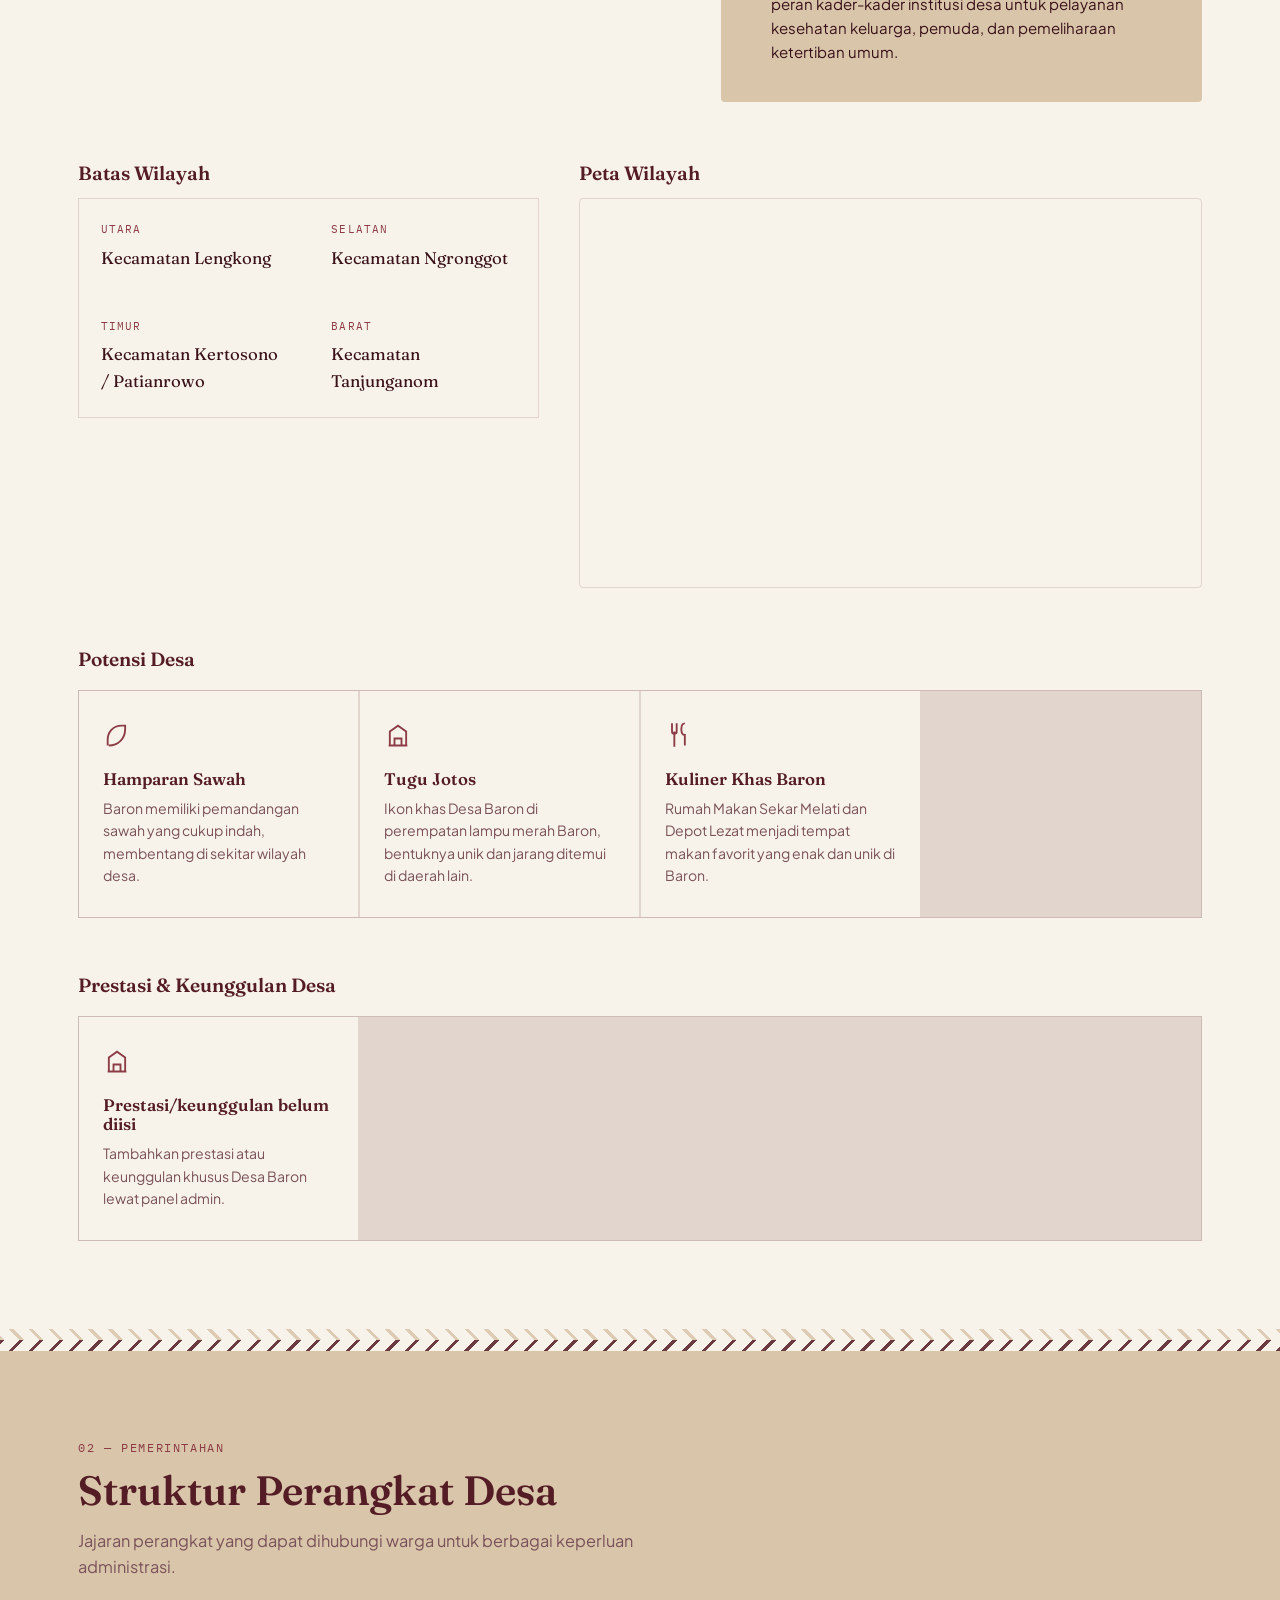
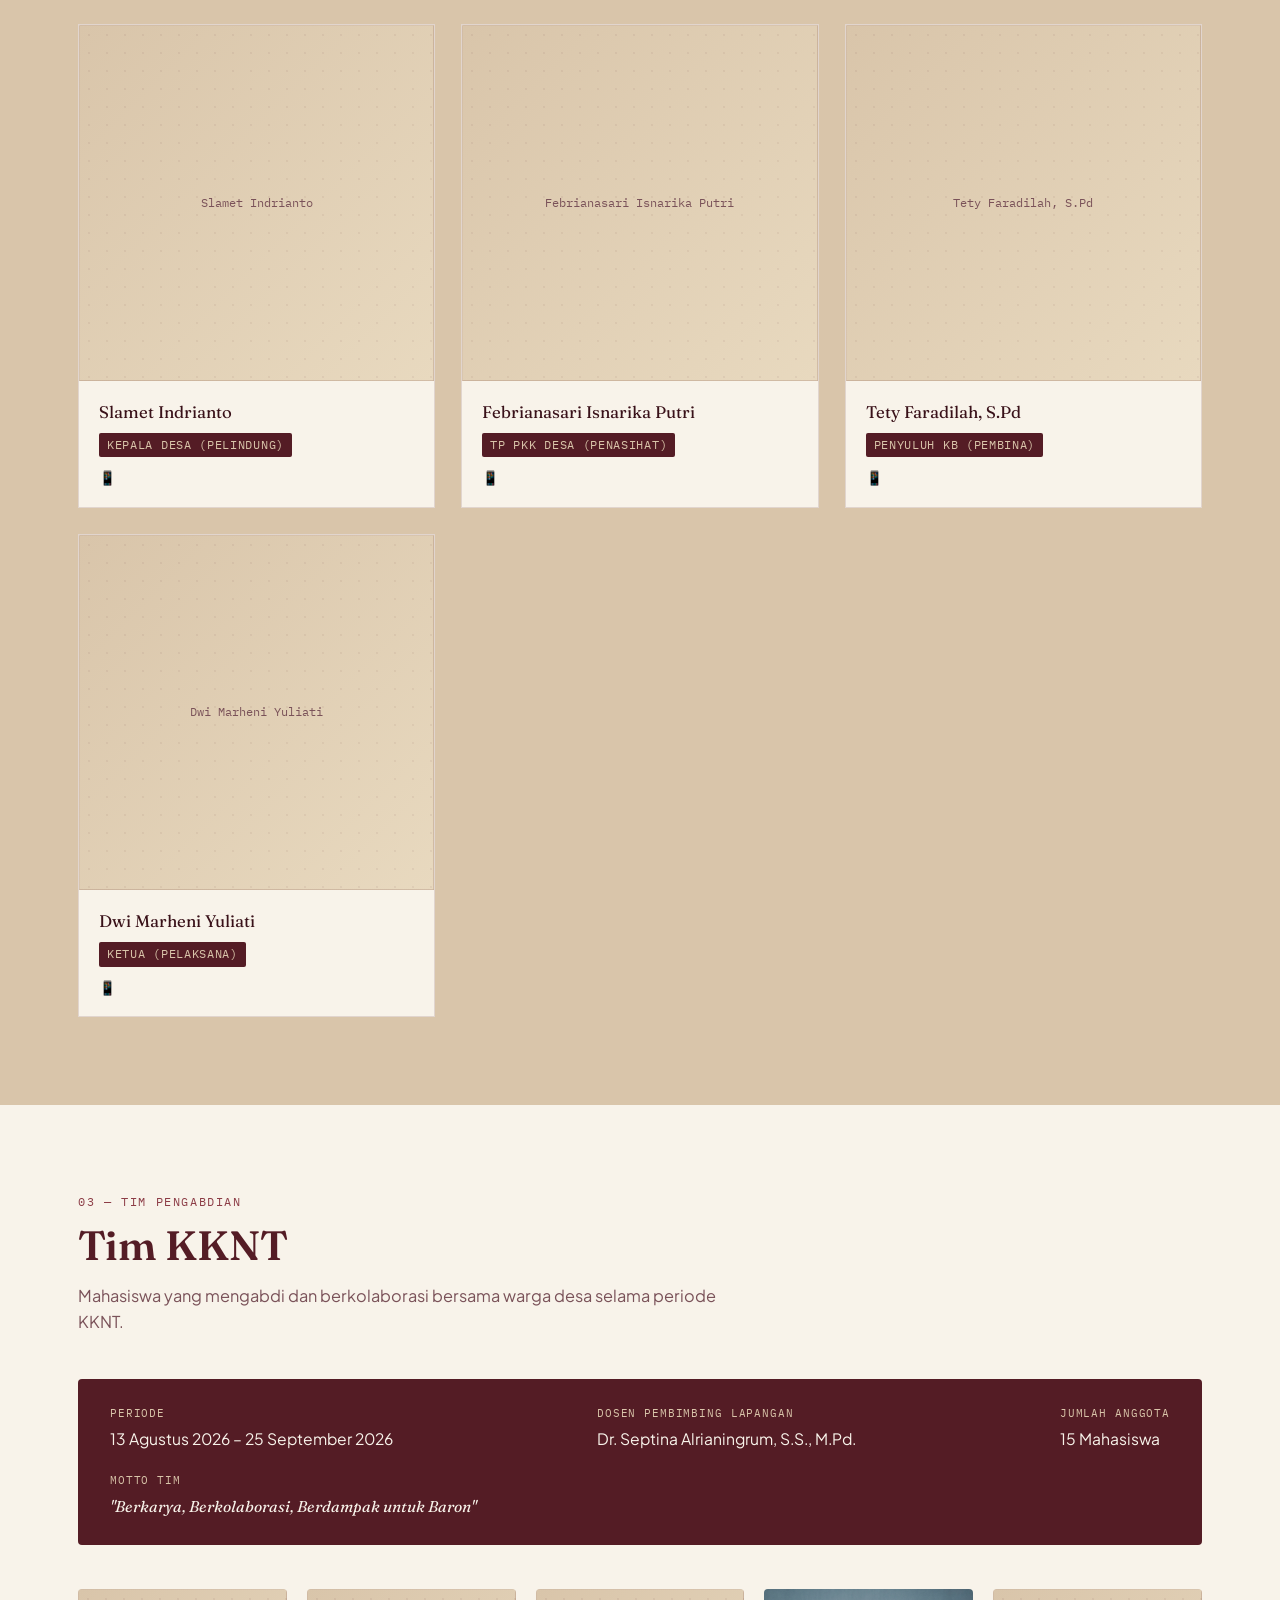
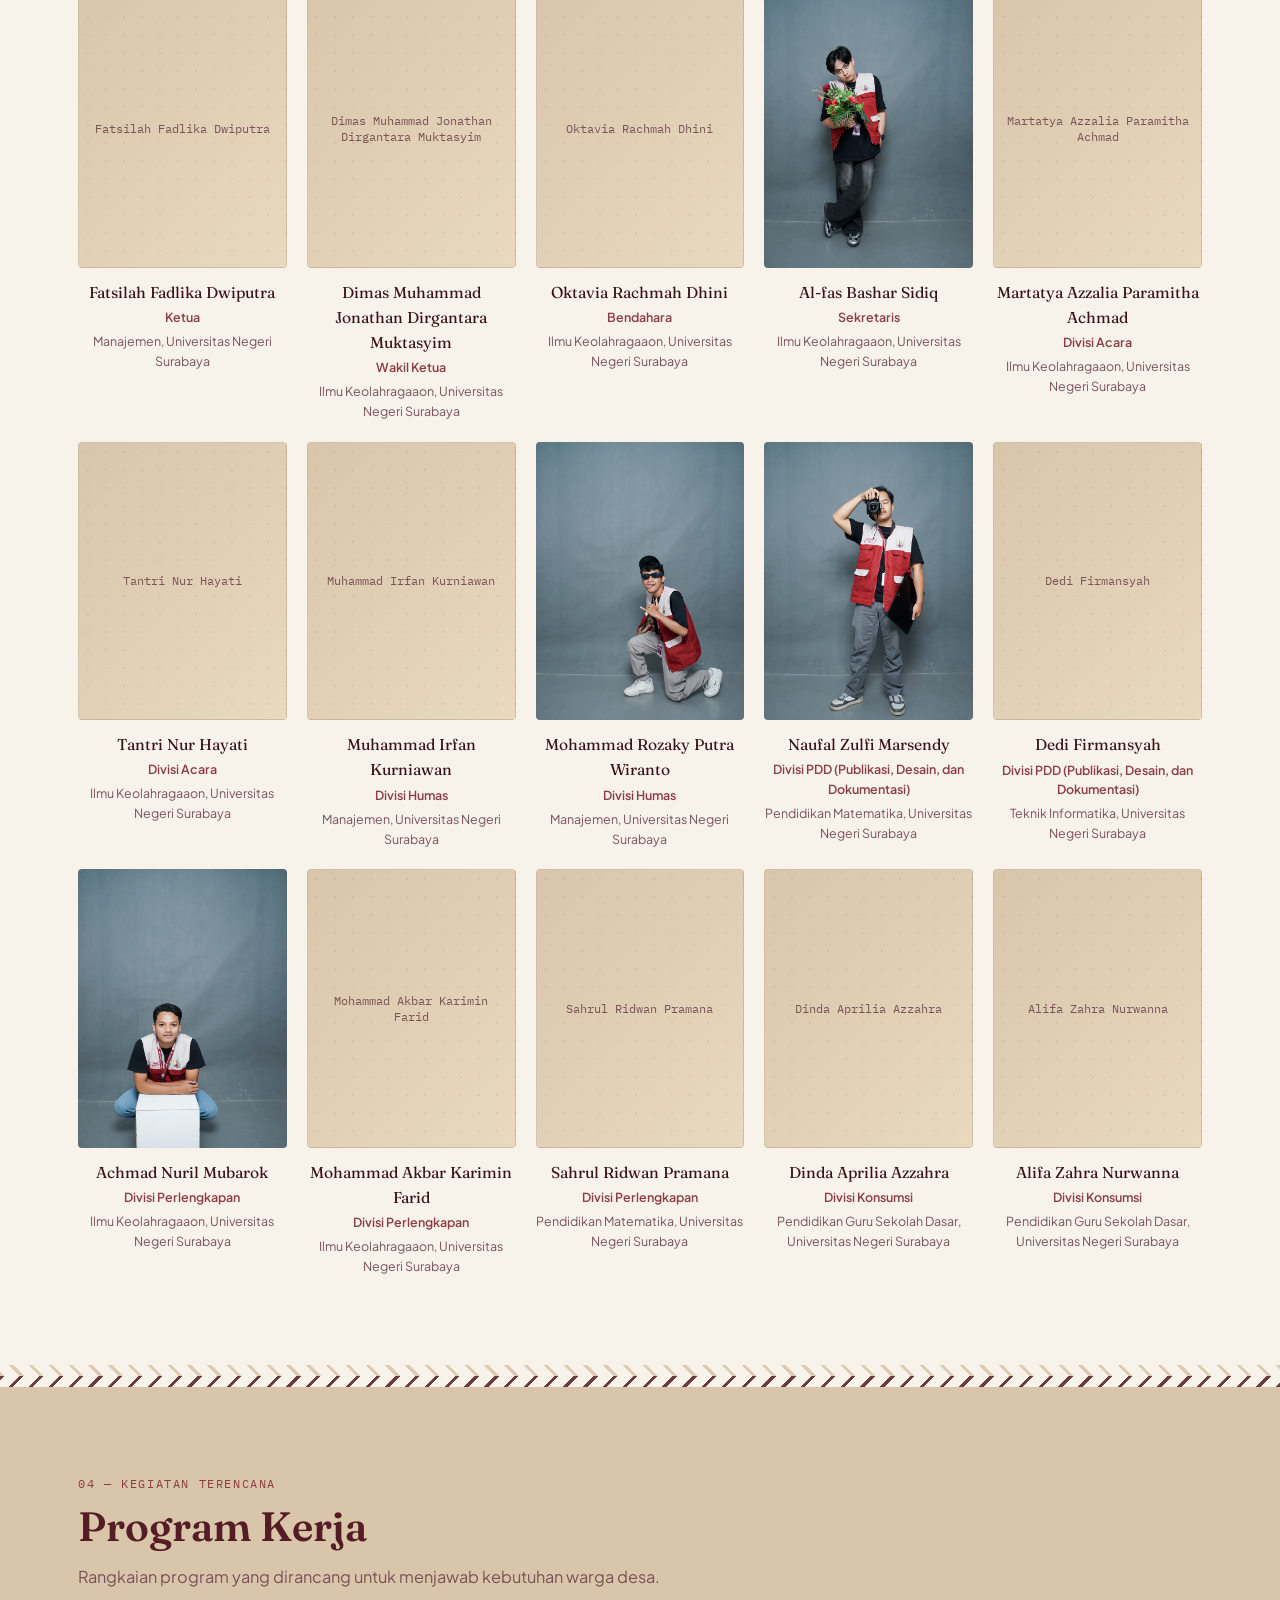
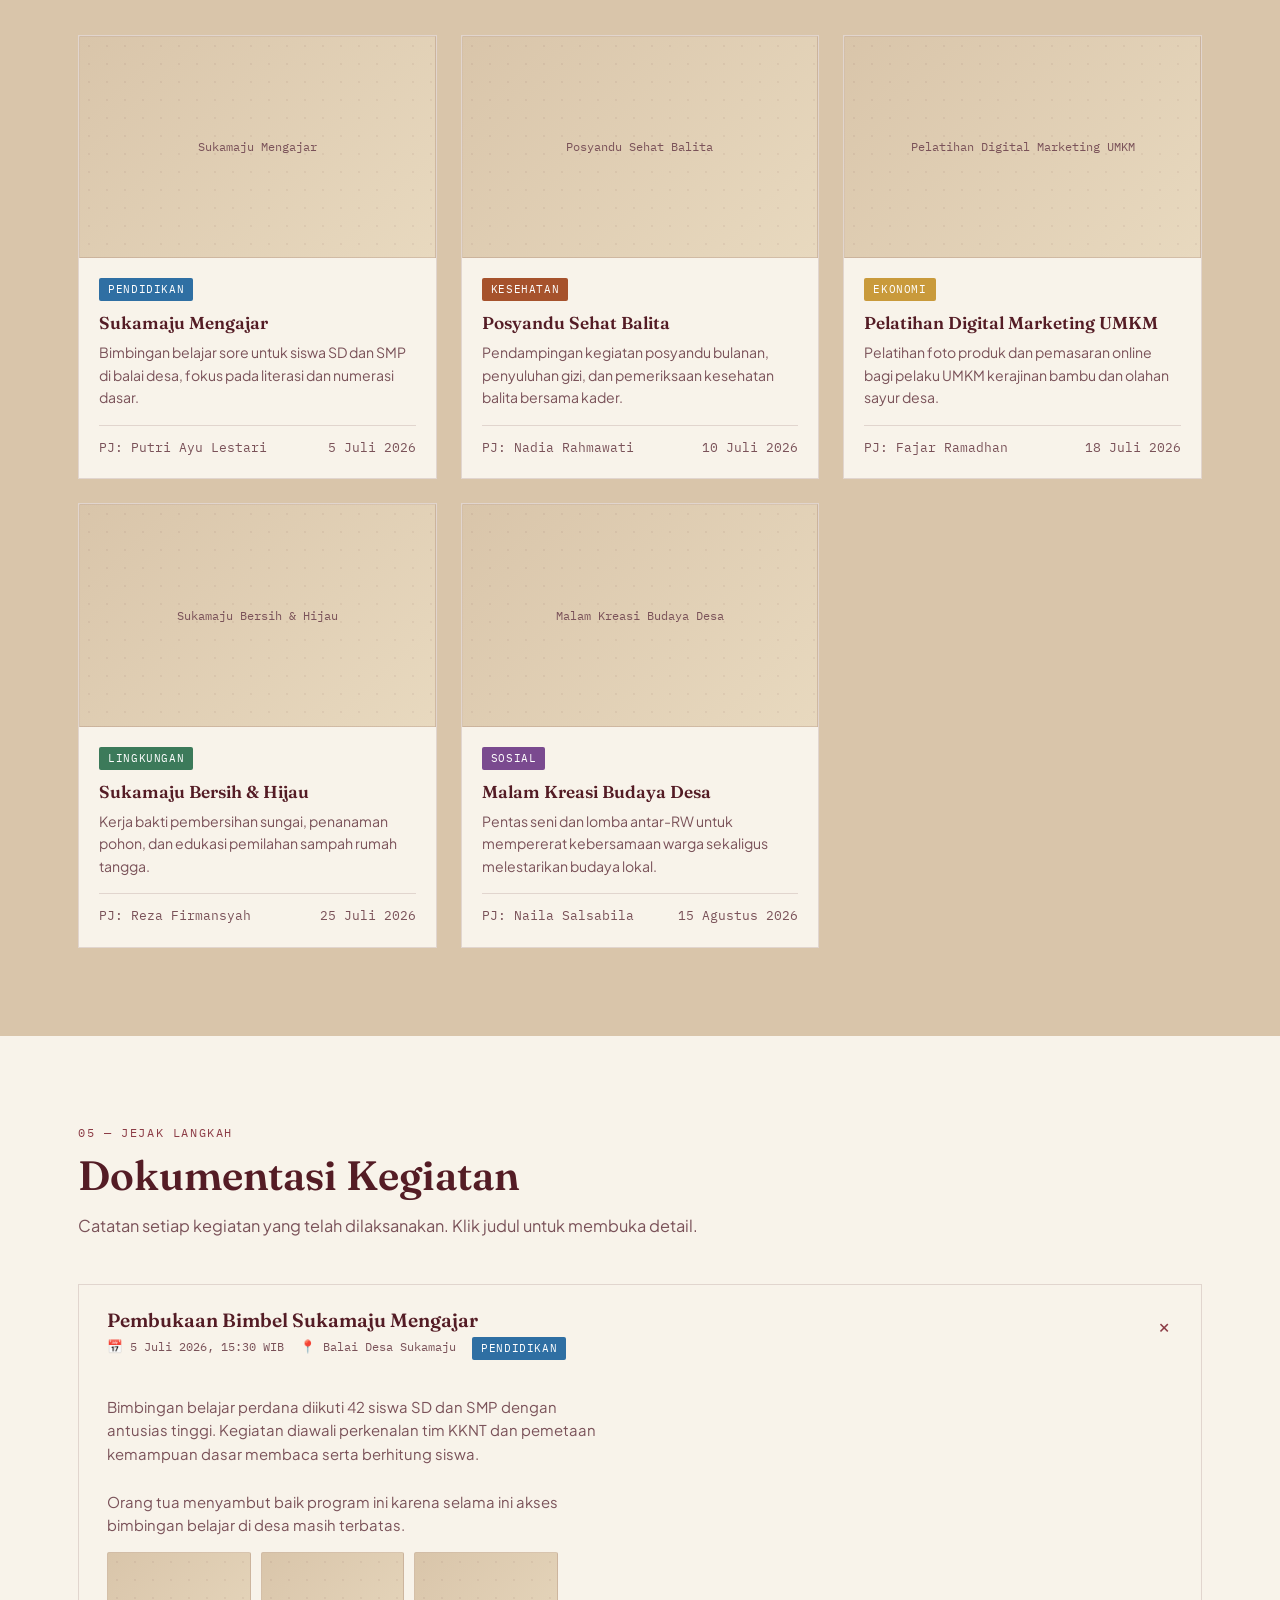
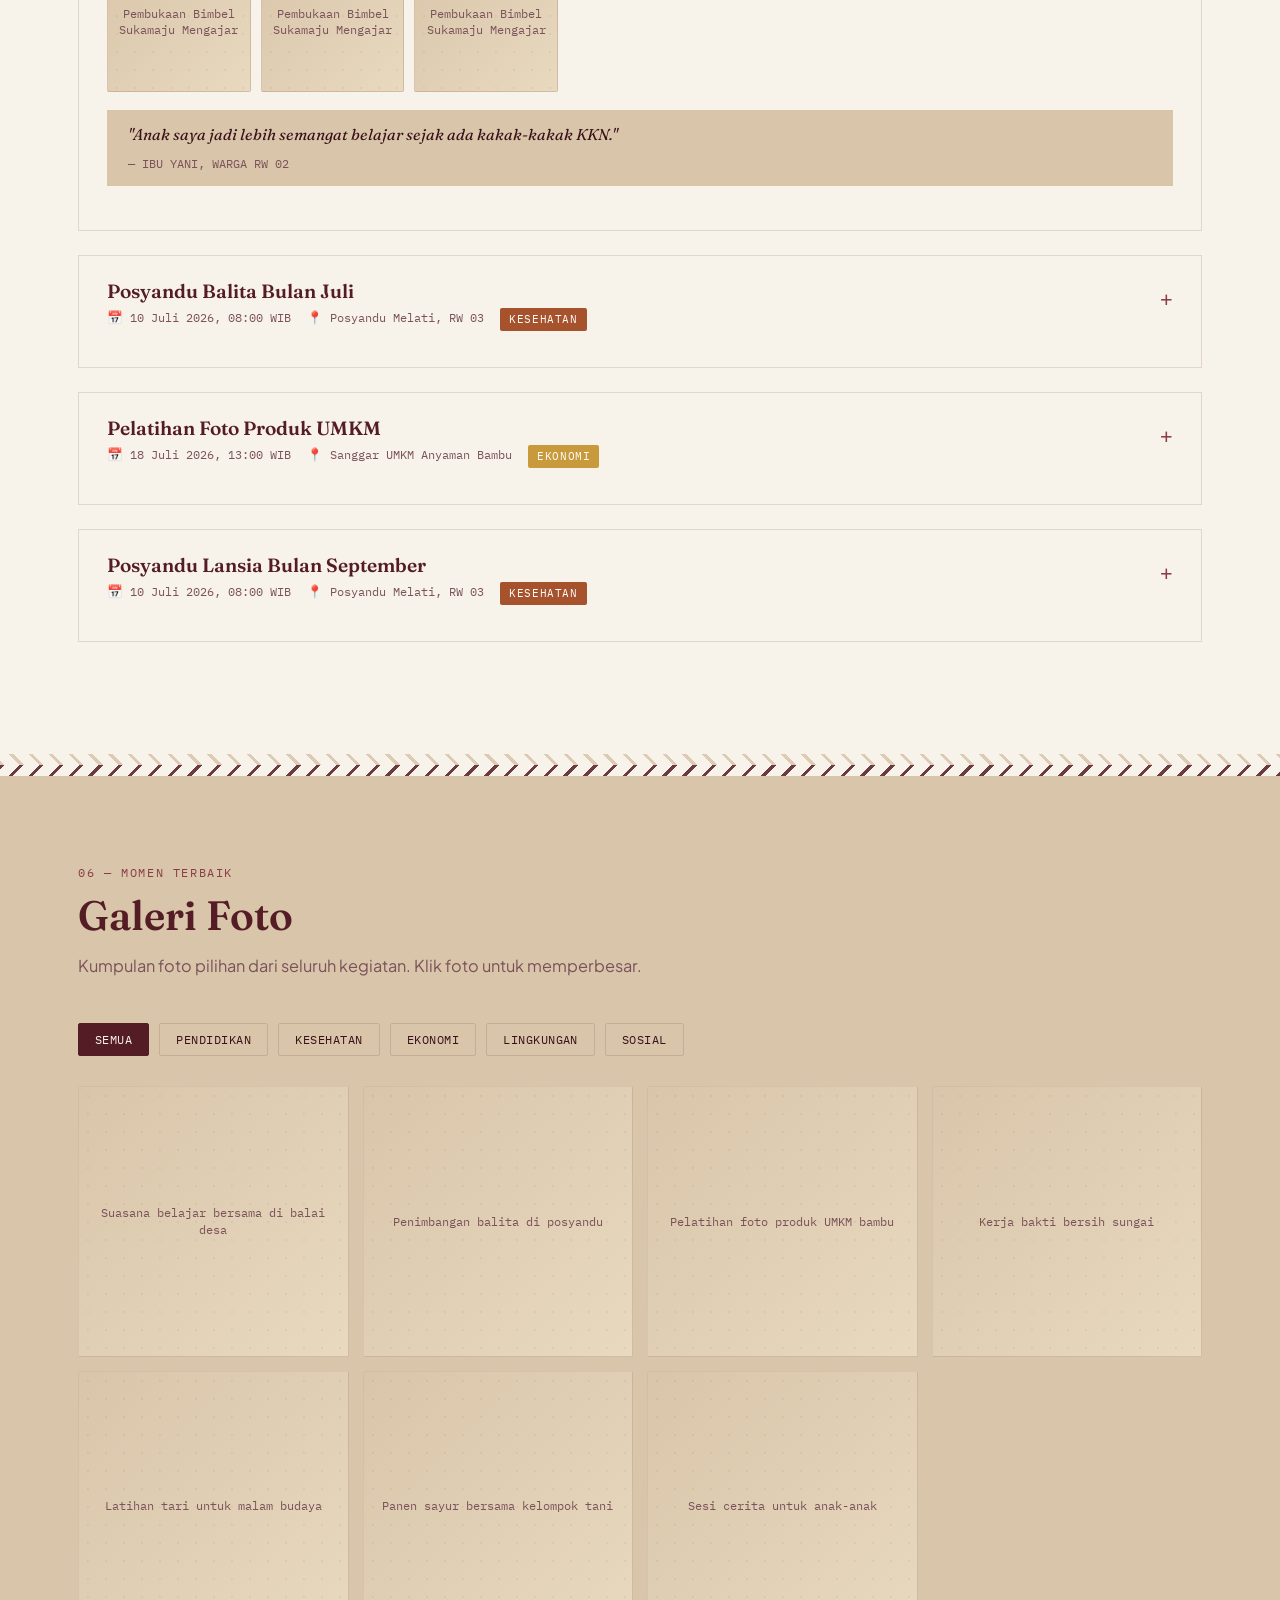
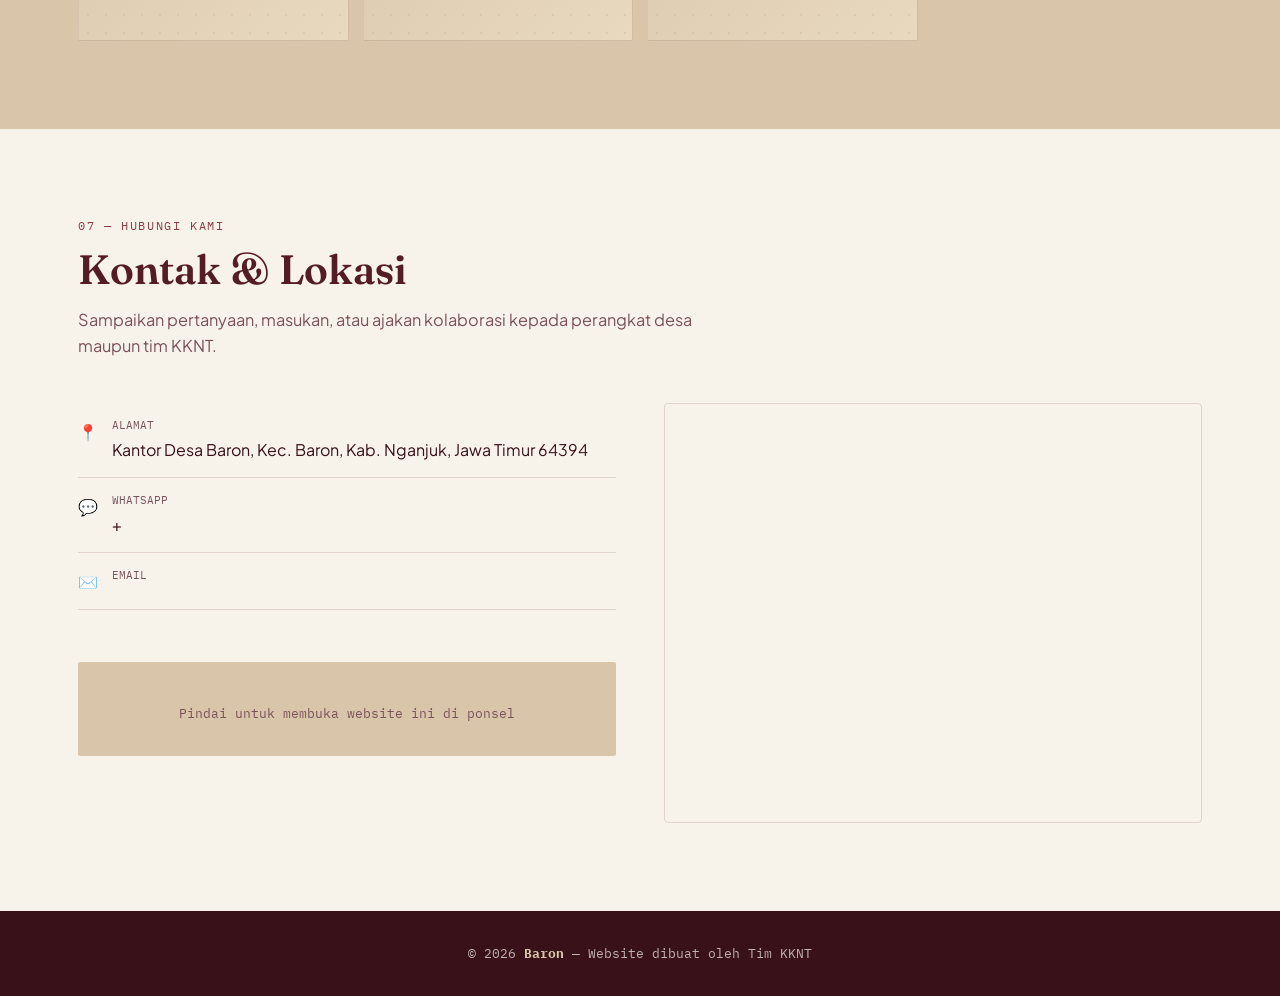
==== commit 2bea8571: "Perbaiki index.html yang salah taruh folder" ====
--- a/website-desa/index.html
+++ b/website-desa/index.html
@@ -51,6 +51,8 @@
         <div class="hero-stat"><div class="angka" id="stat-penduduk">–</div><div class="label">Jumlah Penduduk</div></div>
         <div class="hero-stat"><div class="angka" id="stat-rt">–</div><div class="label">RT</div></div>
         <div class="hero-stat"><div class="angka" id="stat-rw">–</div><div class="label">RW</div></div>
+        <div class="hero-stat"><div class="angka" id="stat-sekolah">–</div><div class="label">Sekolah</div></div>
+        <div class="hero-stat"><div class="angka" id="stat-umkm-gmaps">–</div><div class="label">UMKM di Google Maps</div></div>
       </div>
     </div>
     <div class="hero-foto" id="hero-foto"></div>
@@ -64,6 +66,11 @@
     <span class="eyebrow">01 — Tentang Kami</span>
     <h2 class="judul-section">Profil Desa</h2>
     <p class="subjudul-section">Sejarah, visi misi, dan gambaran umum wilayah.</p>
+
+    <div class="alasan-website">
+      <h4>Kenapa Website Ini Dibuat?</h4>
+      <p id="teks-alasan-website"></p>
+    </div>
 
     <div class="profil-grid">
       <div class="profil-sejarah">
@@ -92,6 +99,11 @@
     <div>
       <h3 style="margin-bottom:20px; color:var(--hijau-tua); font-size:1.2rem;">Potensi Desa</h3>
       <div class="potensi-grid" id="potensi-grid"></div>
+    </div>
+
+    <div style="margin-top:56px;">
+      <h3 style="margin-bottom:20px; color:var(--hijau-tua); font-size:1.2rem;">Prestasi &amp; Keunggulan Desa</h3>
+      <div class="potensi-grid" id="prestasi-grid"></div>
     </div>
   </div>
 </section>
--- a/website-desa/css/style.css
+++ b/website-desa/css/style.css
@@ -213,6 +213,15 @@
 .profil-grid { display: grid; grid-template-columns: 1.1fr 0.9fr; gap: 56px; margin-bottom: 60px; }
 .profil-sejarah p { color: var(--coklat-muda); margin-bottom: 14px; white-space: pre-line; }
 .visi-misi { background: var(--krem-anyaman); border-radius: var(--radius); padding: 28px; }
+
+.alasan-website {
+  border-left: 3px solid var(--tanah-liat);
+  background: var(--putih-kabut);
+  padding: 20px 24px;
+  margin-bottom: 44px;
+}
+.alasan-website h4 { color: var(--hijau-tua); font-size: 1.05rem; margin-bottom: 8px; }
+.alasan-website p { color: var(--coklat-muda); font-size: 0.96rem; }
 .visi-misi h4 { color: var(--hijau-tua); font-size: 1rem; margin-bottom: 8px; }
 .visi-misi p { color: var(--coklat-muda); margin-bottom: 18px; }
 .visi-misi ul { list-style: none; }
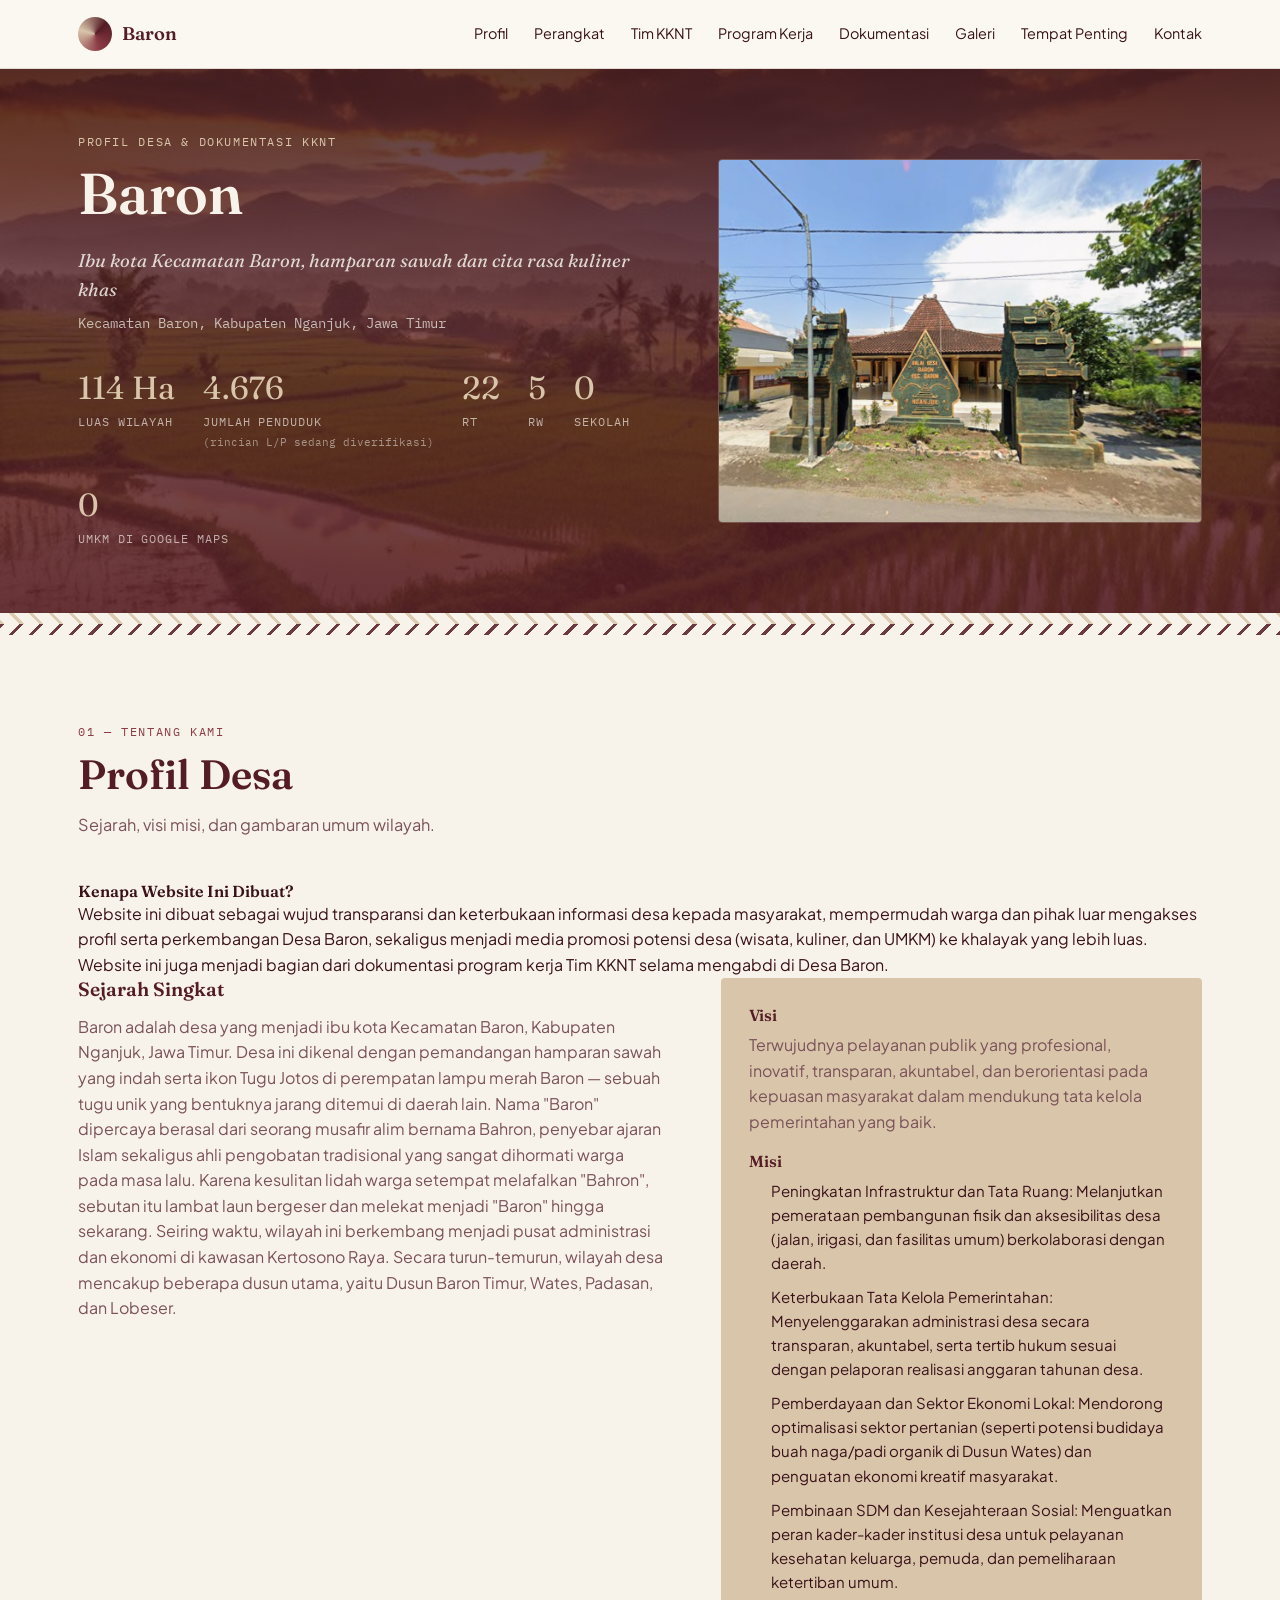
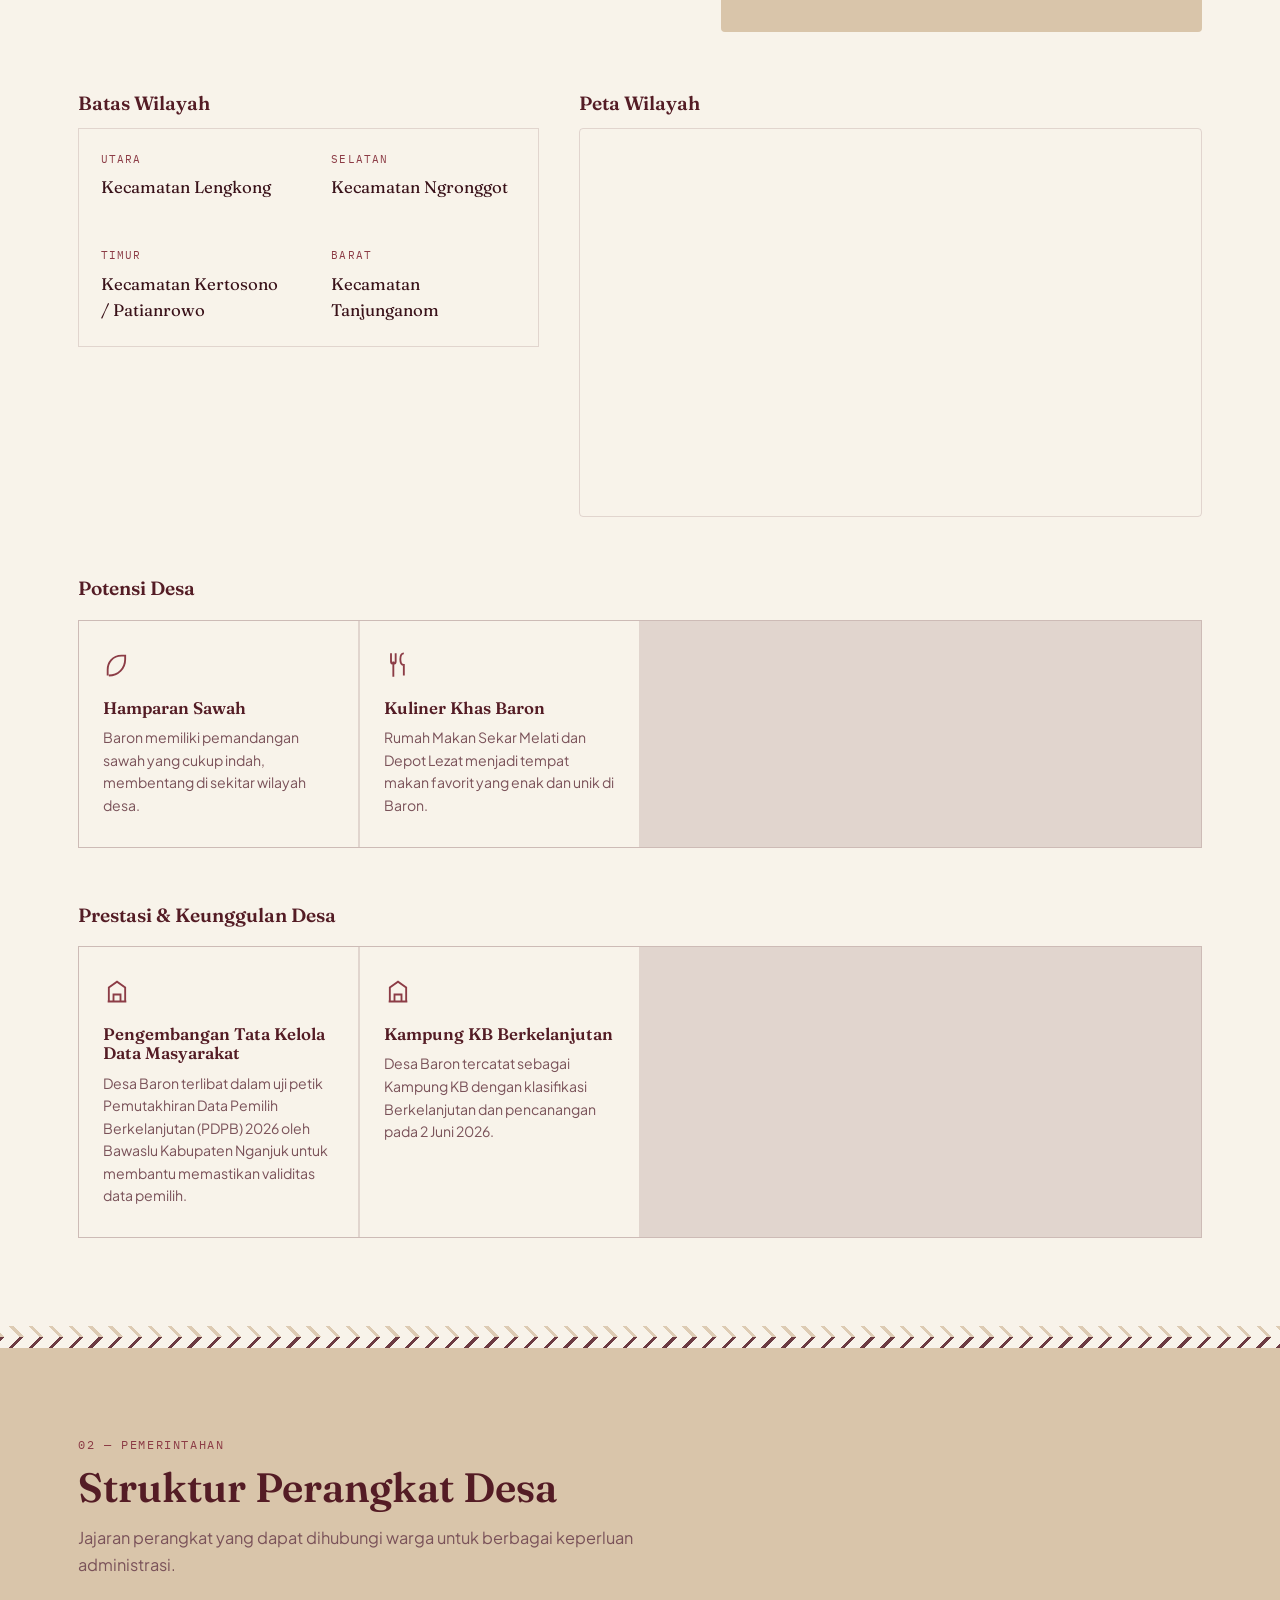
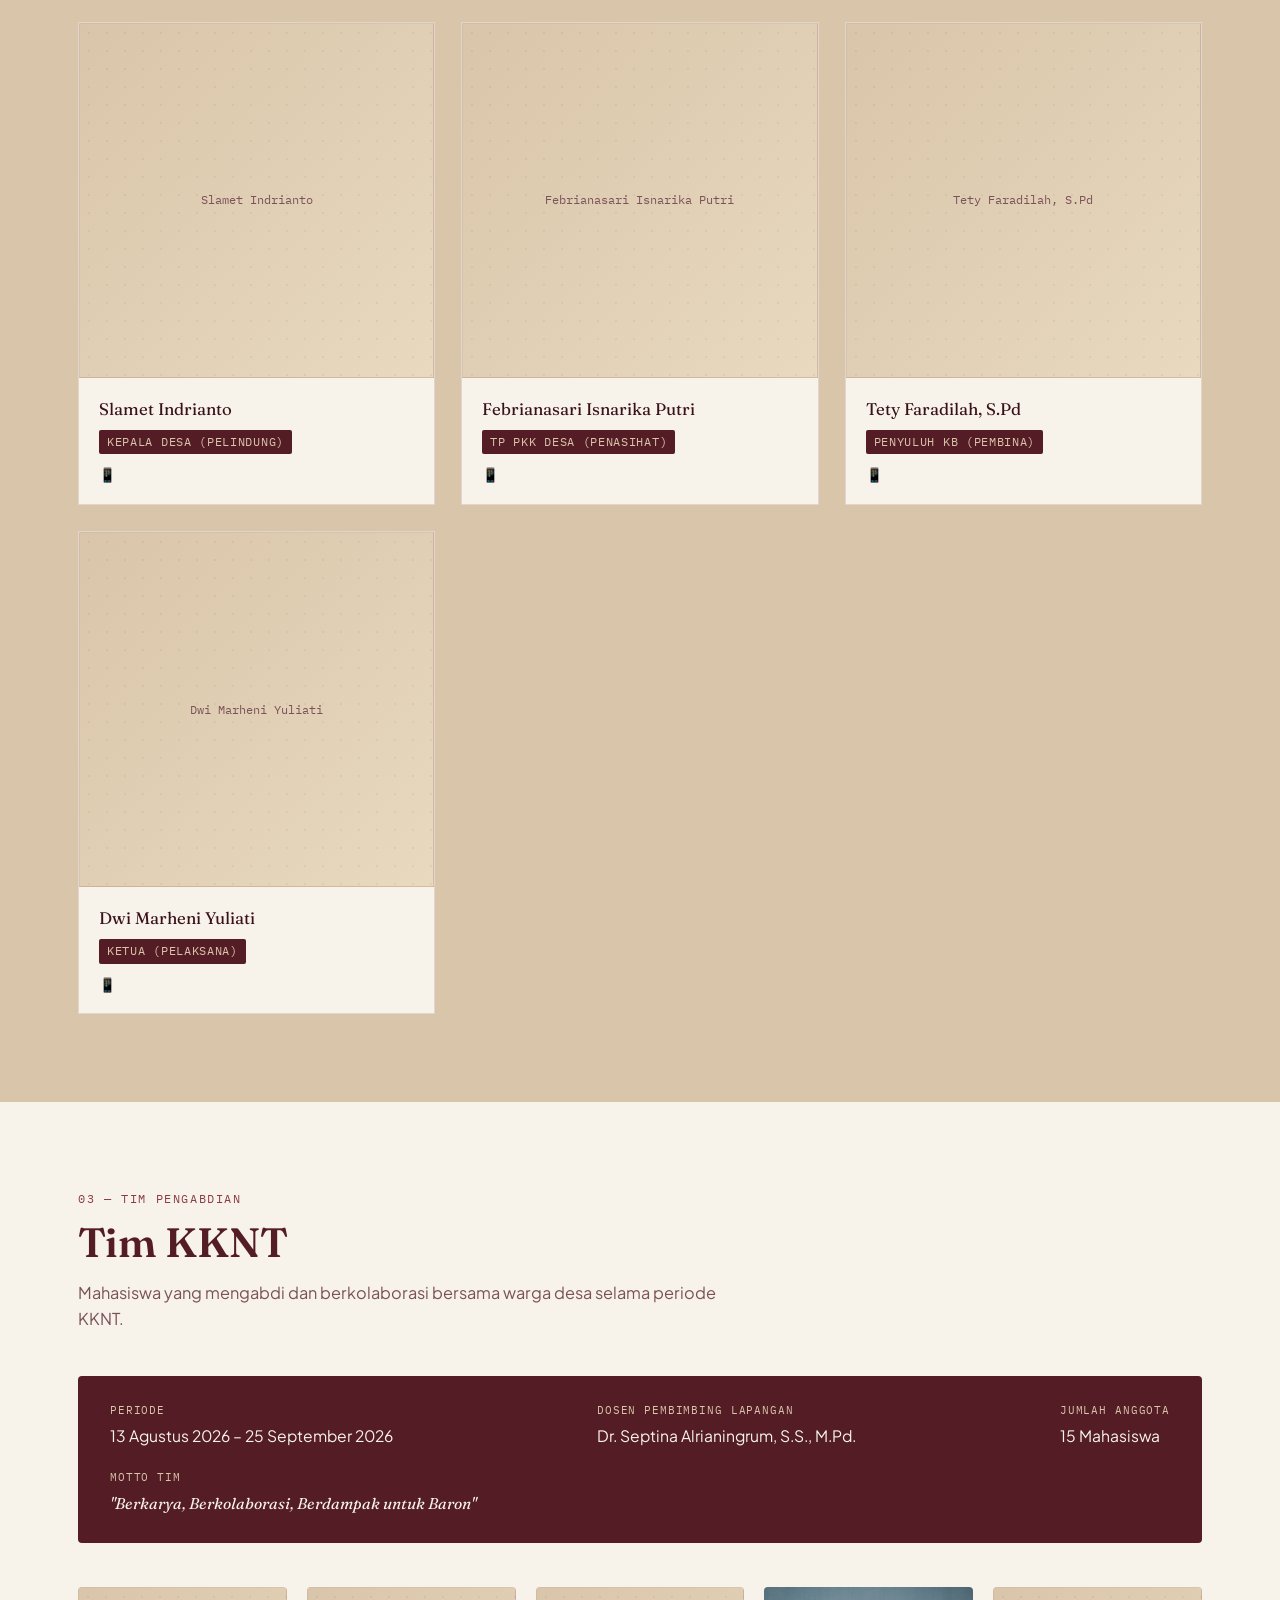
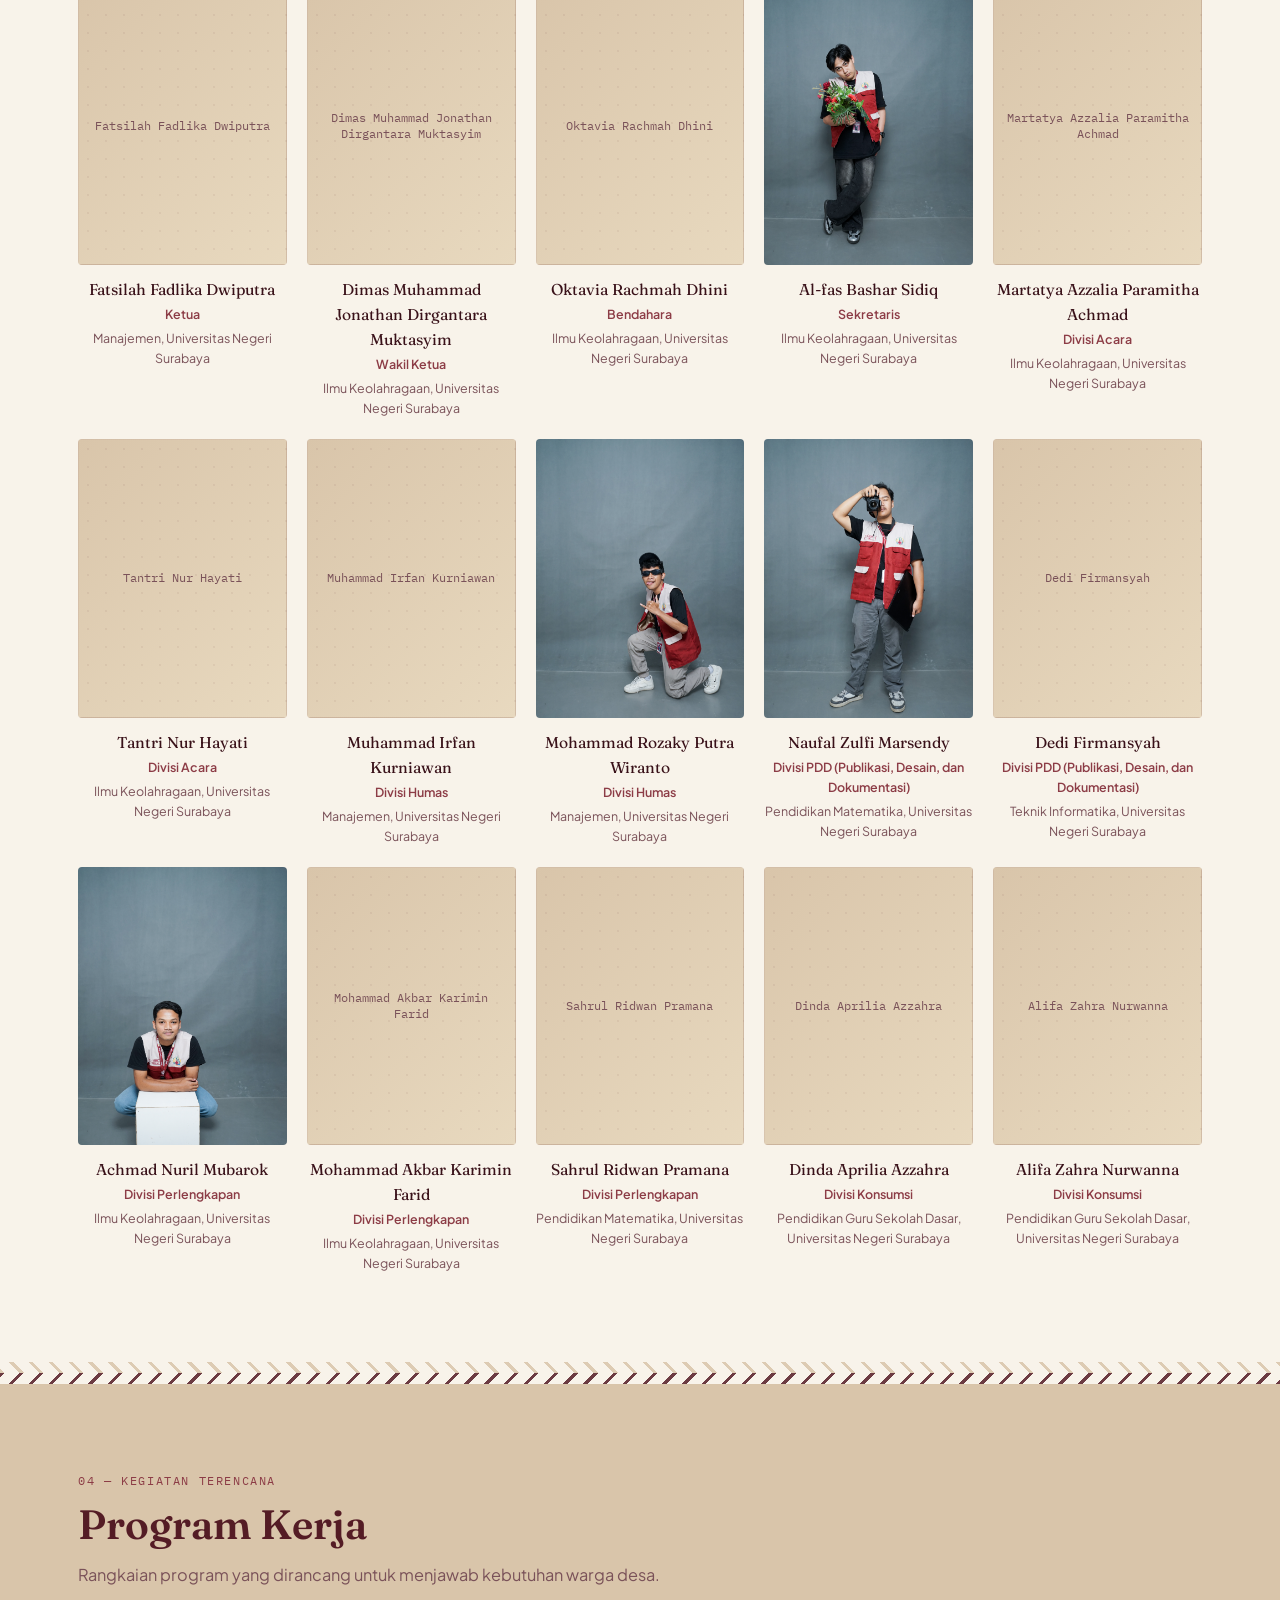
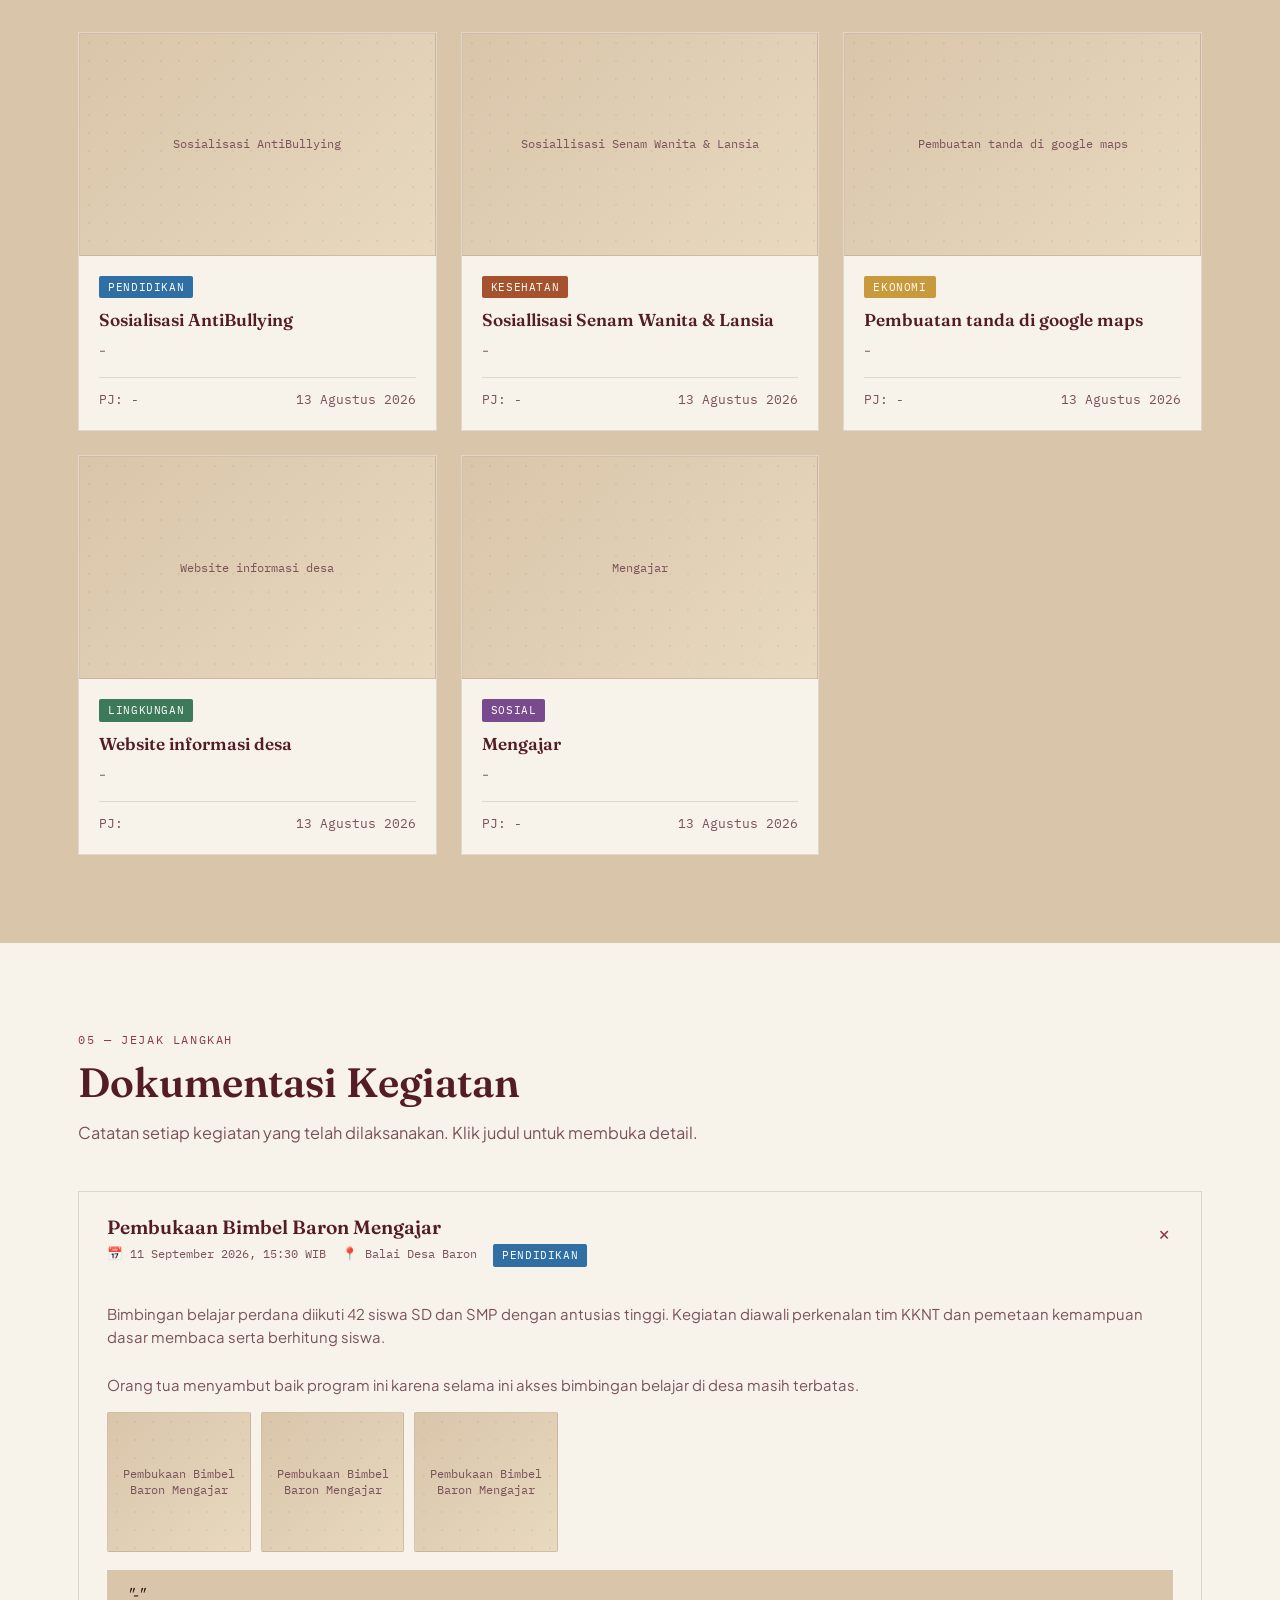
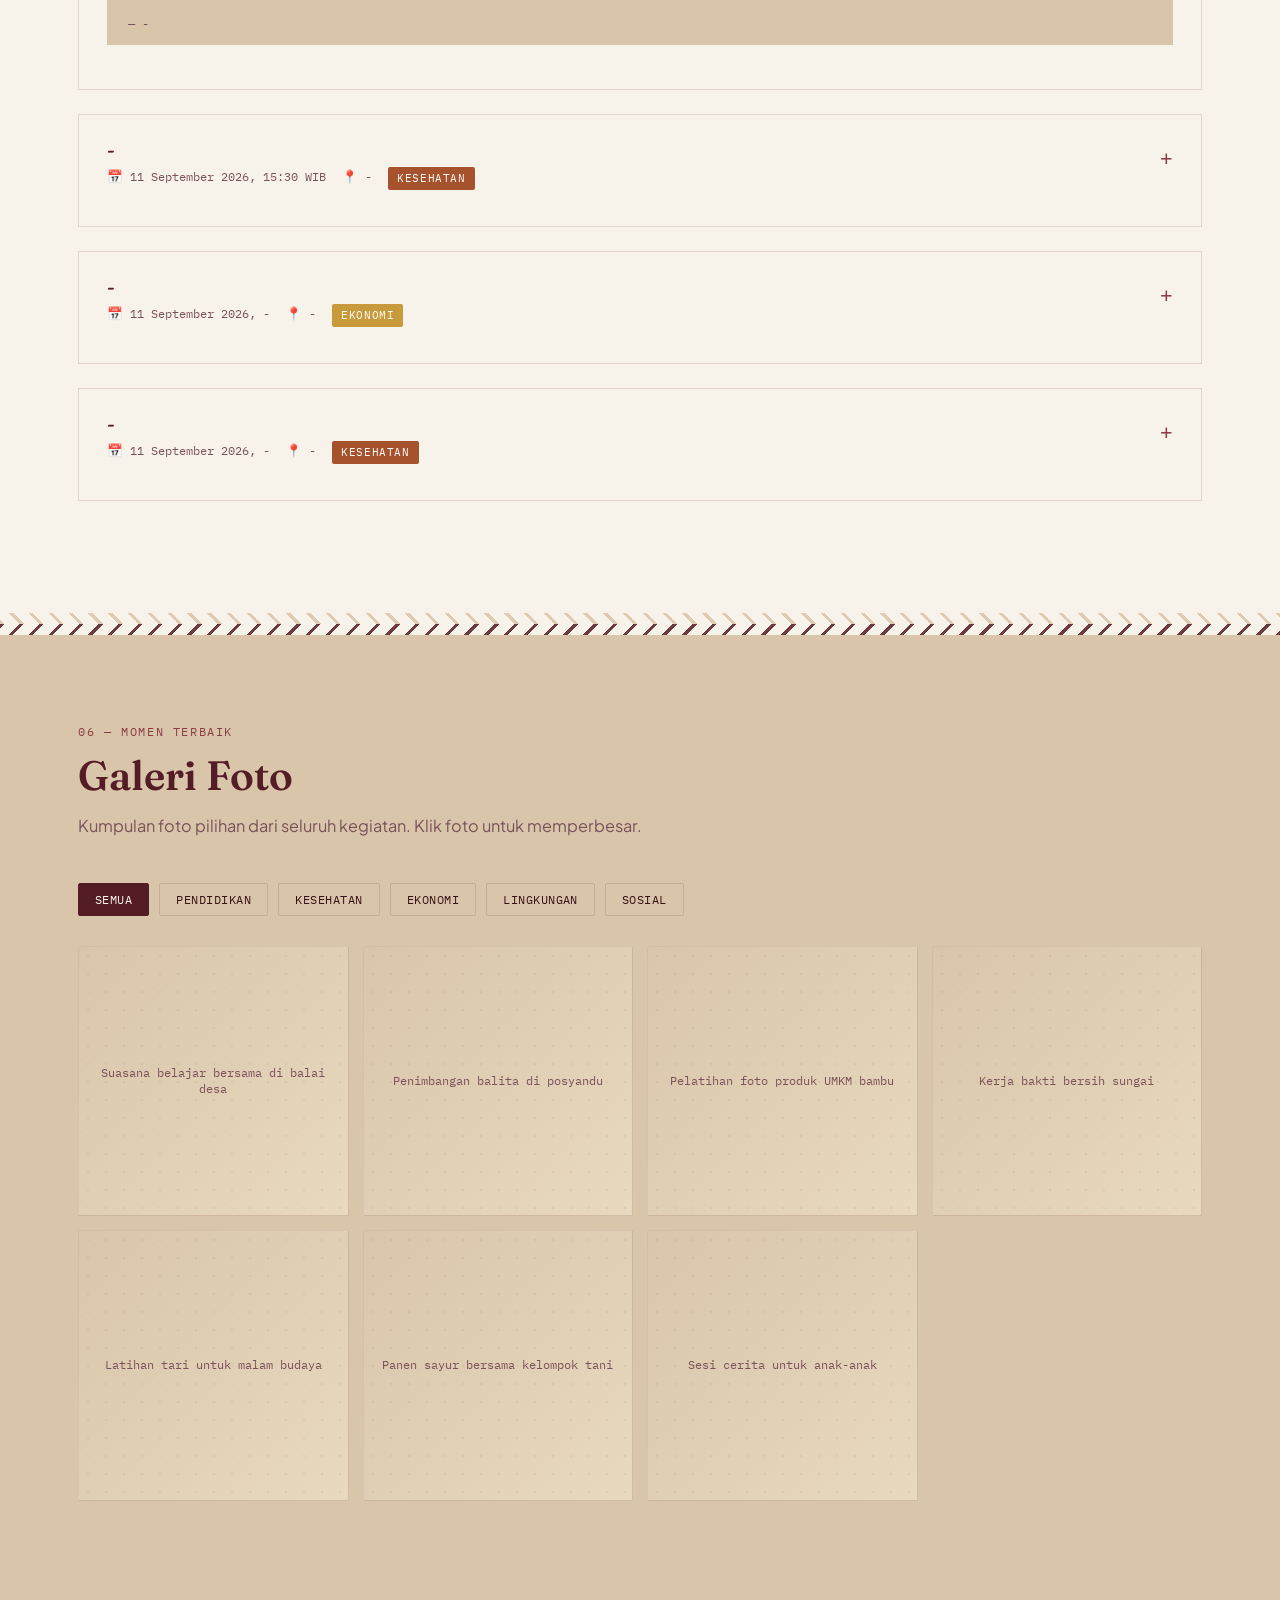
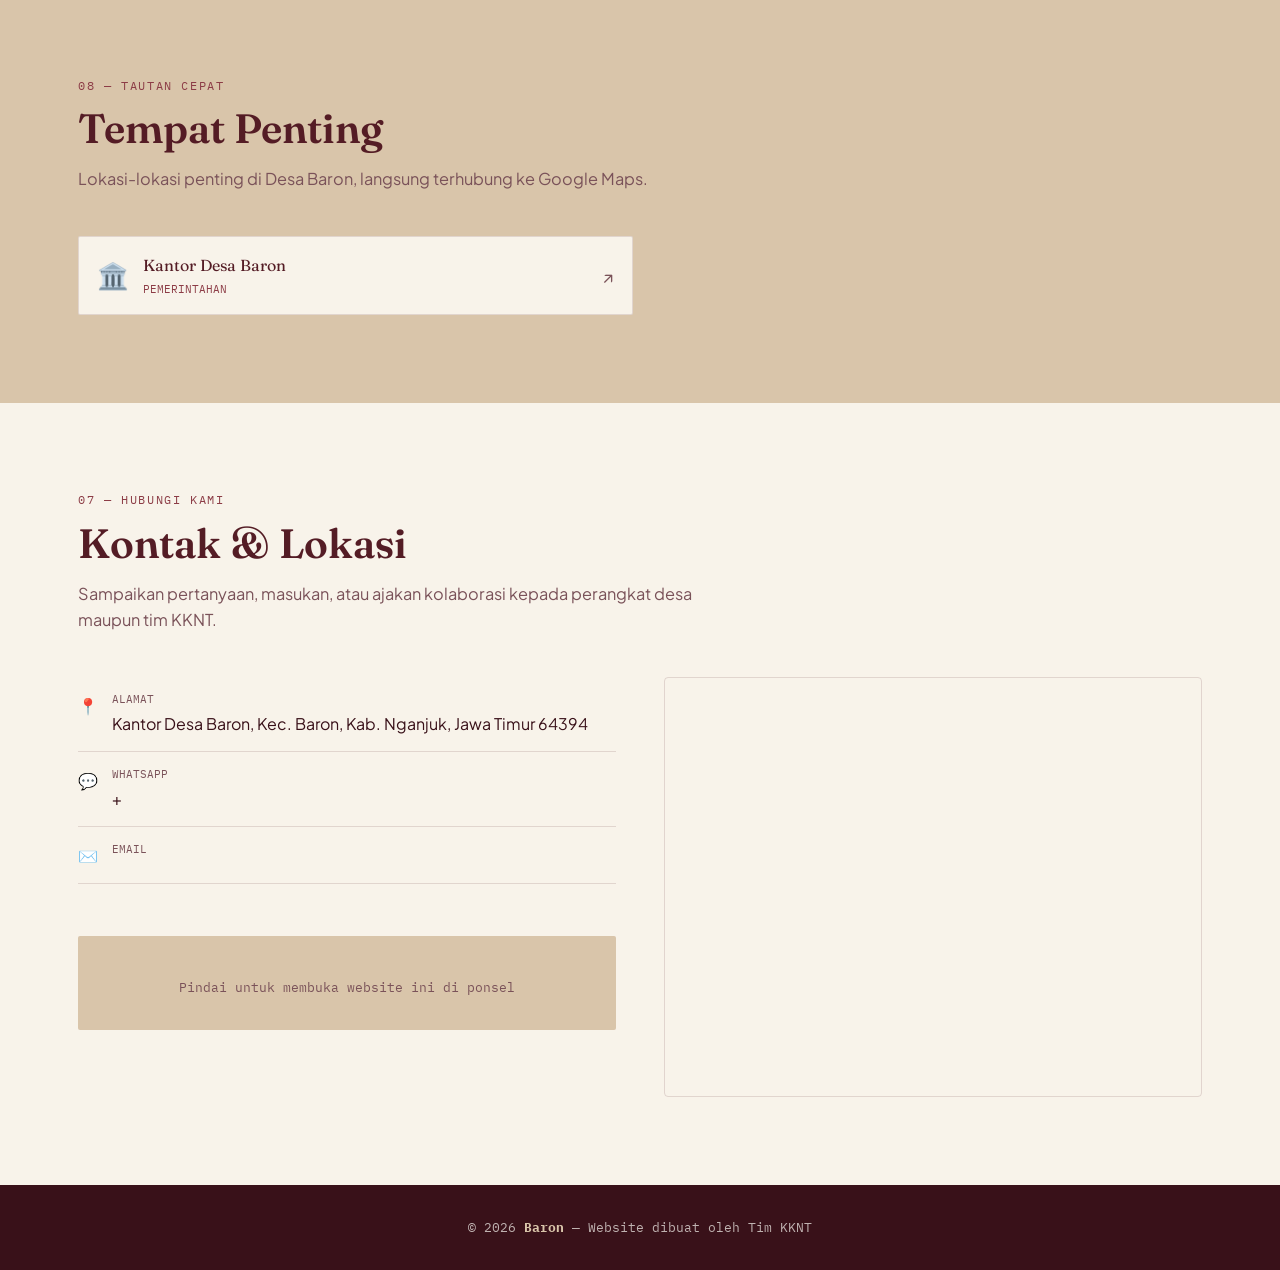
==== commit 55d42deb: "Perbaiki jumlah penduduk, tampilkan rincian L/P, perbaiki typo keolahragaan, tambah section tempat p" ====
--- a/website-desa/index.html
+++ b/website-desa/index.html
@@ -28,6 +28,7 @@
       <li><a href="#proker">Program Kerja</a></li>
       <li><a href="#kegiatan">Dokumentasi</a></li>
       <li><a href="#galeri">Galeri</a></li>
+      <li><a href="#tempat-penting">Tempat Penting</a></li>
       <li><a href="#kontak">Kontak</a></li>
     </ul>
     <button class="navbar-toggle" id="navbar-toggle" aria-label="Buka menu">☰</button>
@@ -48,7 +49,7 @@
       <p class="hero-lokasi" id="hero-lokasi">Kecamatan, Kabupaten, Provinsi</p>
       <div class="hero-stats">
         <div class="hero-stat"><div class="angka" id="stat-luas">–</div><div class="label">Luas Wilayah</div></div>
-        <div class="hero-stat"><div class="angka" id="stat-penduduk">–</div><div class="label">Jumlah Penduduk</div></div>
+        <div class="hero-stat"><div class="angka" id="stat-penduduk">–</div><div class="label">Jumlah Penduduk</div><div class="rincian" id="stat-penduduk-rincian"></div></div>
         <div class="hero-stat"><div class="angka" id="stat-rt">–</div><div class="label">RT</div></div>
         <div class="hero-stat"><div class="angka" id="stat-rw">–</div><div class="label">RW</div></div>
         <div class="hero-stat"><div class="angka" id="stat-sekolah">–</div><div class="label">Sekolah</div></div>
@@ -174,6 +175,15 @@
 </section>
 
 <!-- ============================== KONTAK & LOKASI ============================== -->
+<section id="tempat-penting" style="background:var(--krem-anyaman);">
+  <div class="container">
+    <span class="eyebrow">08 — Tautan Cepat</span>
+    <h2 class="judul-section">Tempat Penting</h2>
+    <p class="subjudul-section">Lokasi-lokasi penting di Desa Baron, langsung terhubung ke Google Maps.</p>
+    <div class="tempat-penting-grid" id="tempat-penting-grid"></div>
+  </div>
+</section>
+
 <section id="kontak">
   <div class="container">
     <span class="eyebrow">07 — Hubungi Kami</span>
--- a/website-desa/css/style.css
+++ b/website-desa/css/style.css
@@ -179,6 +179,7 @@
 .hero-stats { display: flex; gap: 28px; flex-wrap: wrap; }
 .hero-stat .angka { font-family: var(--font-display); font-size: 2rem; color: var(--emas-panen); }
 .hero-stat .label { font-family: var(--font-mono); font-size: 0.72rem; text-transform: uppercase; letter-spacing: 0.08em; color: rgba(250,248,242,0.65); }
+.hero-stat .rincian { font-family: var(--font-mono); font-size: 0.68rem; color: rgba(250,248,242,0.5); margin-top: 2px; }
 .hero-foto {
   aspect-ratio: 4/3; border-radius: var(--radius); overflow: hidden;
   border: 1px solid rgba(250,248,242,0.2);
@@ -213,15 +214,6 @@
 .profil-grid { display: grid; grid-template-columns: 1.1fr 0.9fr; gap: 56px; margin-bottom: 60px; }
 .profil-sejarah p { color: var(--coklat-muda); margin-bottom: 14px; white-space: pre-line; }
 .visi-misi { background: var(--krem-anyaman); border-radius: var(--radius); padding: 28px; }
-
-.alasan-website {
-  border-left: 3px solid var(--tanah-liat);
-  background: var(--putih-kabut);
-  padding: 20px 24px;
-  margin-bottom: 44px;
-}
-.alasan-website h4 { color: var(--hijau-tua); font-size: 1.05rem; margin-bottom: 8px; }
-.alasan-website p { color: var(--coklat-muda); font-size: 0.96rem; }
 .visi-misi h4 { color: var(--hijau-tua); font-size: 1rem; margin-bottom: 8px; }
 .visi-misi p { color: var(--coklat-muda); margin-bottom: 18px; }
 .visi-misi ul { list-style: none; }
@@ -368,6 +360,27 @@
 .lightbox-tutup { position: absolute; top: 24px; right: 32px; color: #fff; font-size: 2rem; cursor: pointer; background: none; border: none; line-height: 1; }
 
 /* ==========================================================================
+   TEMPAT PENTING
+   ========================================================================== */
+.tempat-penting-grid { display: grid; grid-template-columns: repeat(2, 1fr); gap: 14px; }
+.kartu-tempat {
+  display: flex; align-items: center; gap: 14px;
+  background: var(--putih-kabut); border: 1px solid var(--garis);
+  padding: 16px 18px; border-radius: 2px; transition: all 0.2s;
+}
+.kartu-tempat:hover { border-color: var(--hijau-tua); transform: translateY(-2px); }
+.ikon-tempat { font-size: 1.6rem; flex-shrink: 0; }
+.info-tempat { flex: 1; min-width: 0; }
+.nama-tempat { font-family: var(--font-display); font-size: 1rem; color: var(--hijau-tua); margin-bottom: 2px; }
+.kategori-tempat { font-family: var(--font-mono); font-size: 0.68rem; text-transform: uppercase; color: var(--tanah-liat); }
+.alamat-tempat { font-size: 0.8rem; color: var(--coklat-muda); margin-top: 4px; }
+.panah-tempat { font-size: 1.1rem; color: var(--coklat-muda); flex-shrink: 0; }
+
+@media (max-width: 640px) {
+  .tempat-penting-grid { grid-template-columns: 1fr; }
+}
+
+/* ==========================================================================
    KONTAK & LOKASI
    ========================================================================== */
 .kontak-grid { display: grid; grid-template-columns: 1fr 1fr; gap: 48px; align-items: start; }
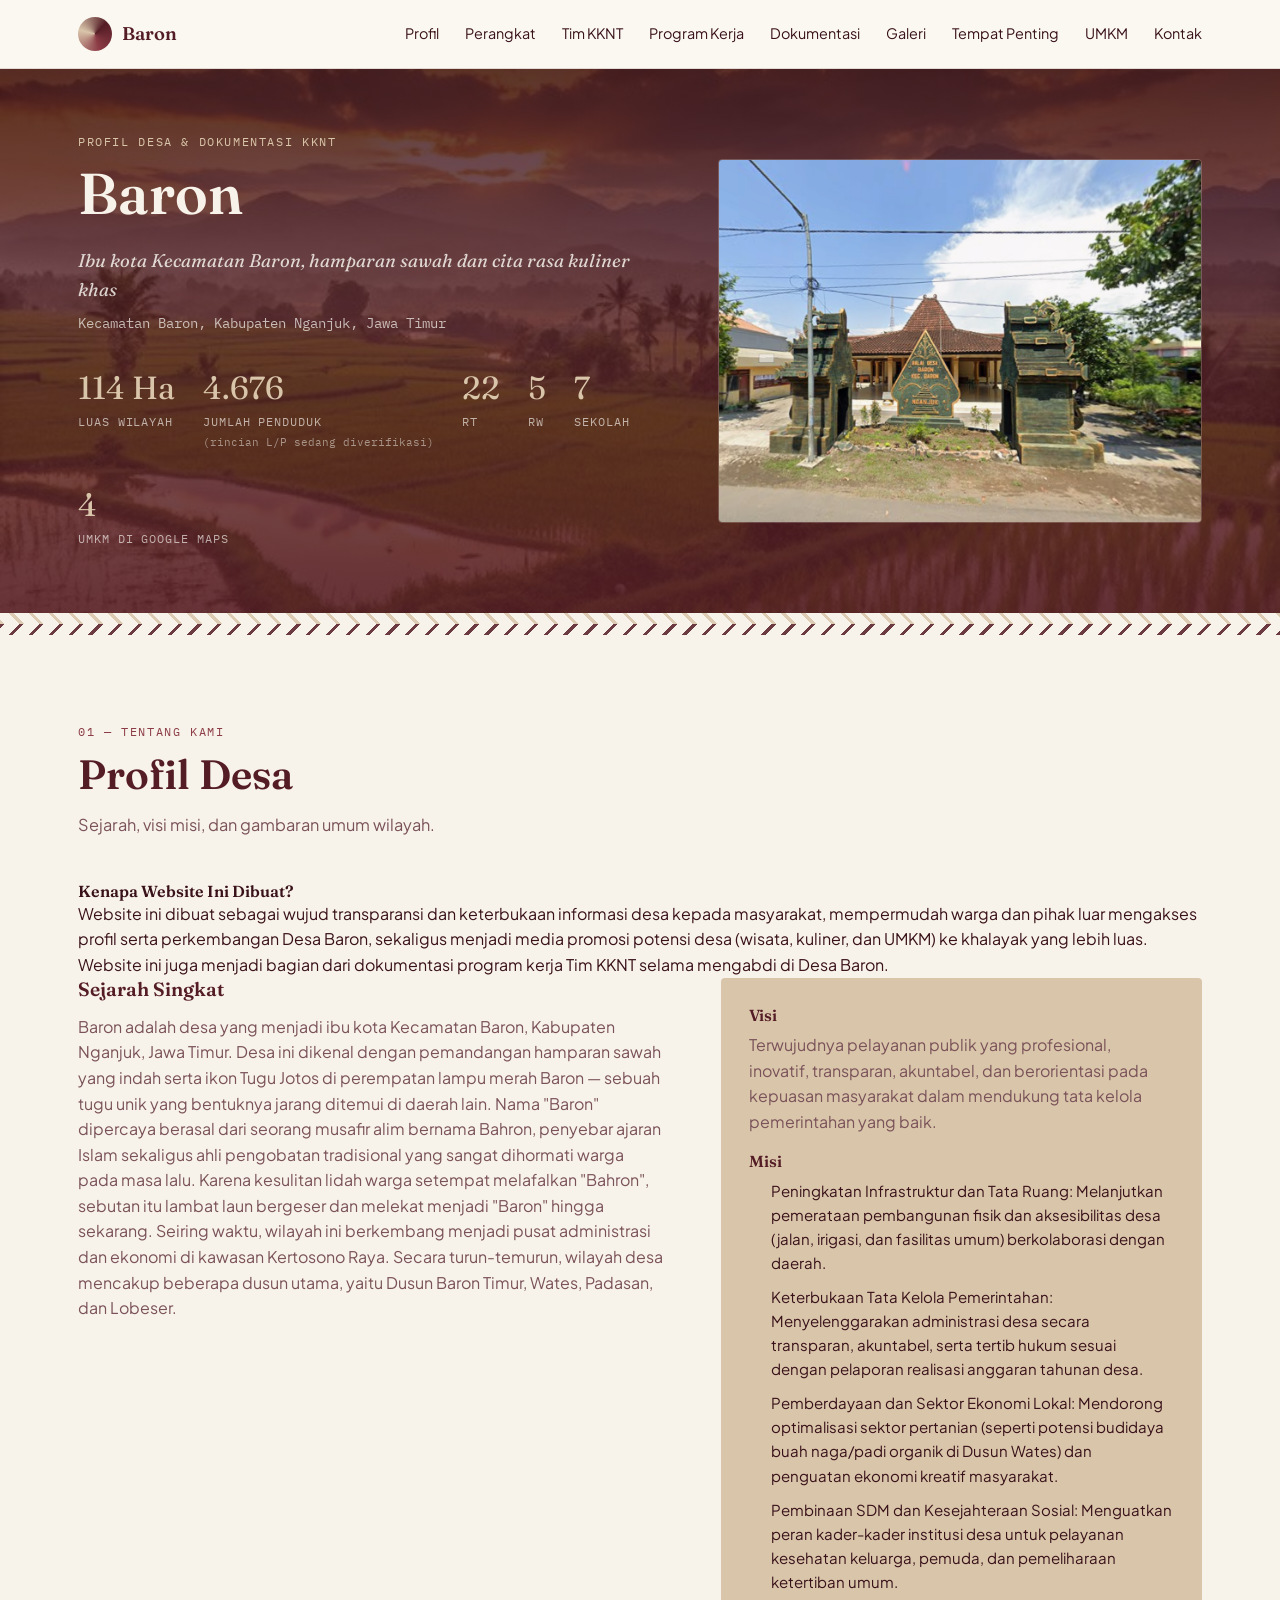
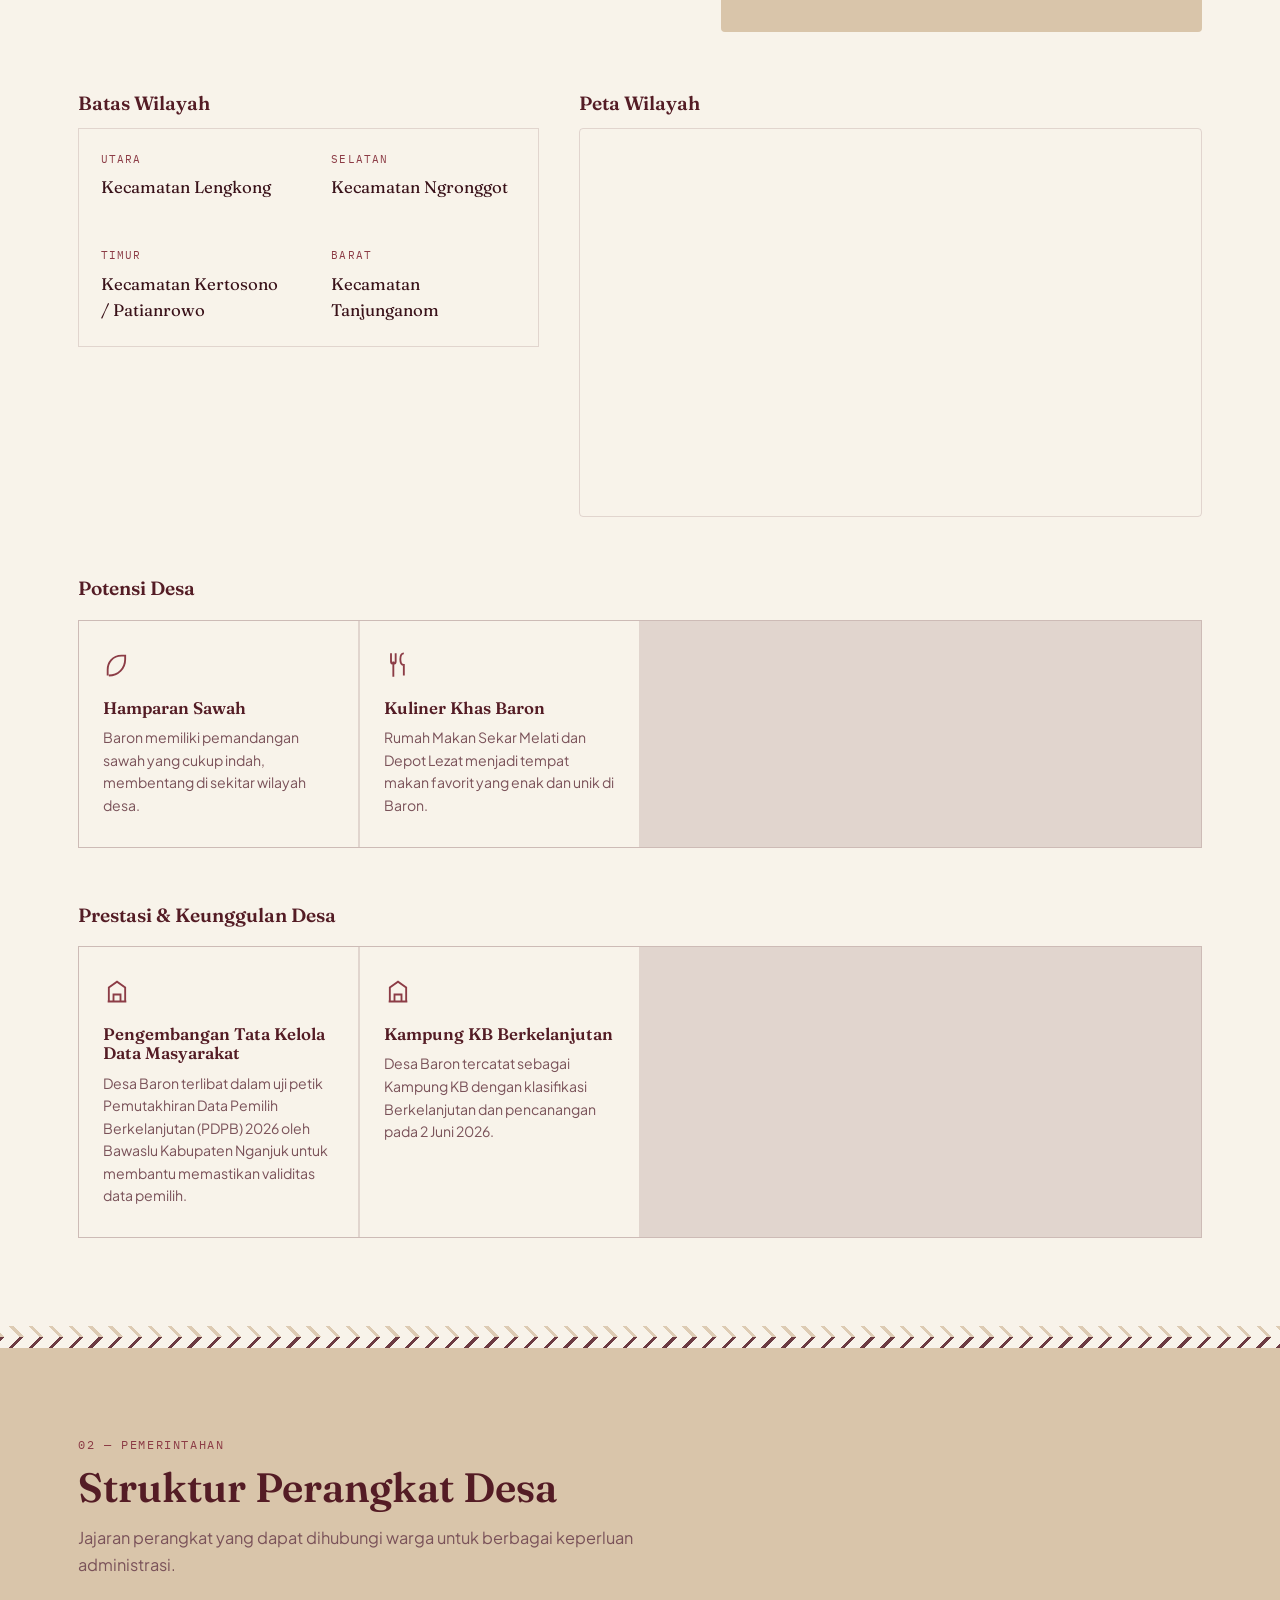
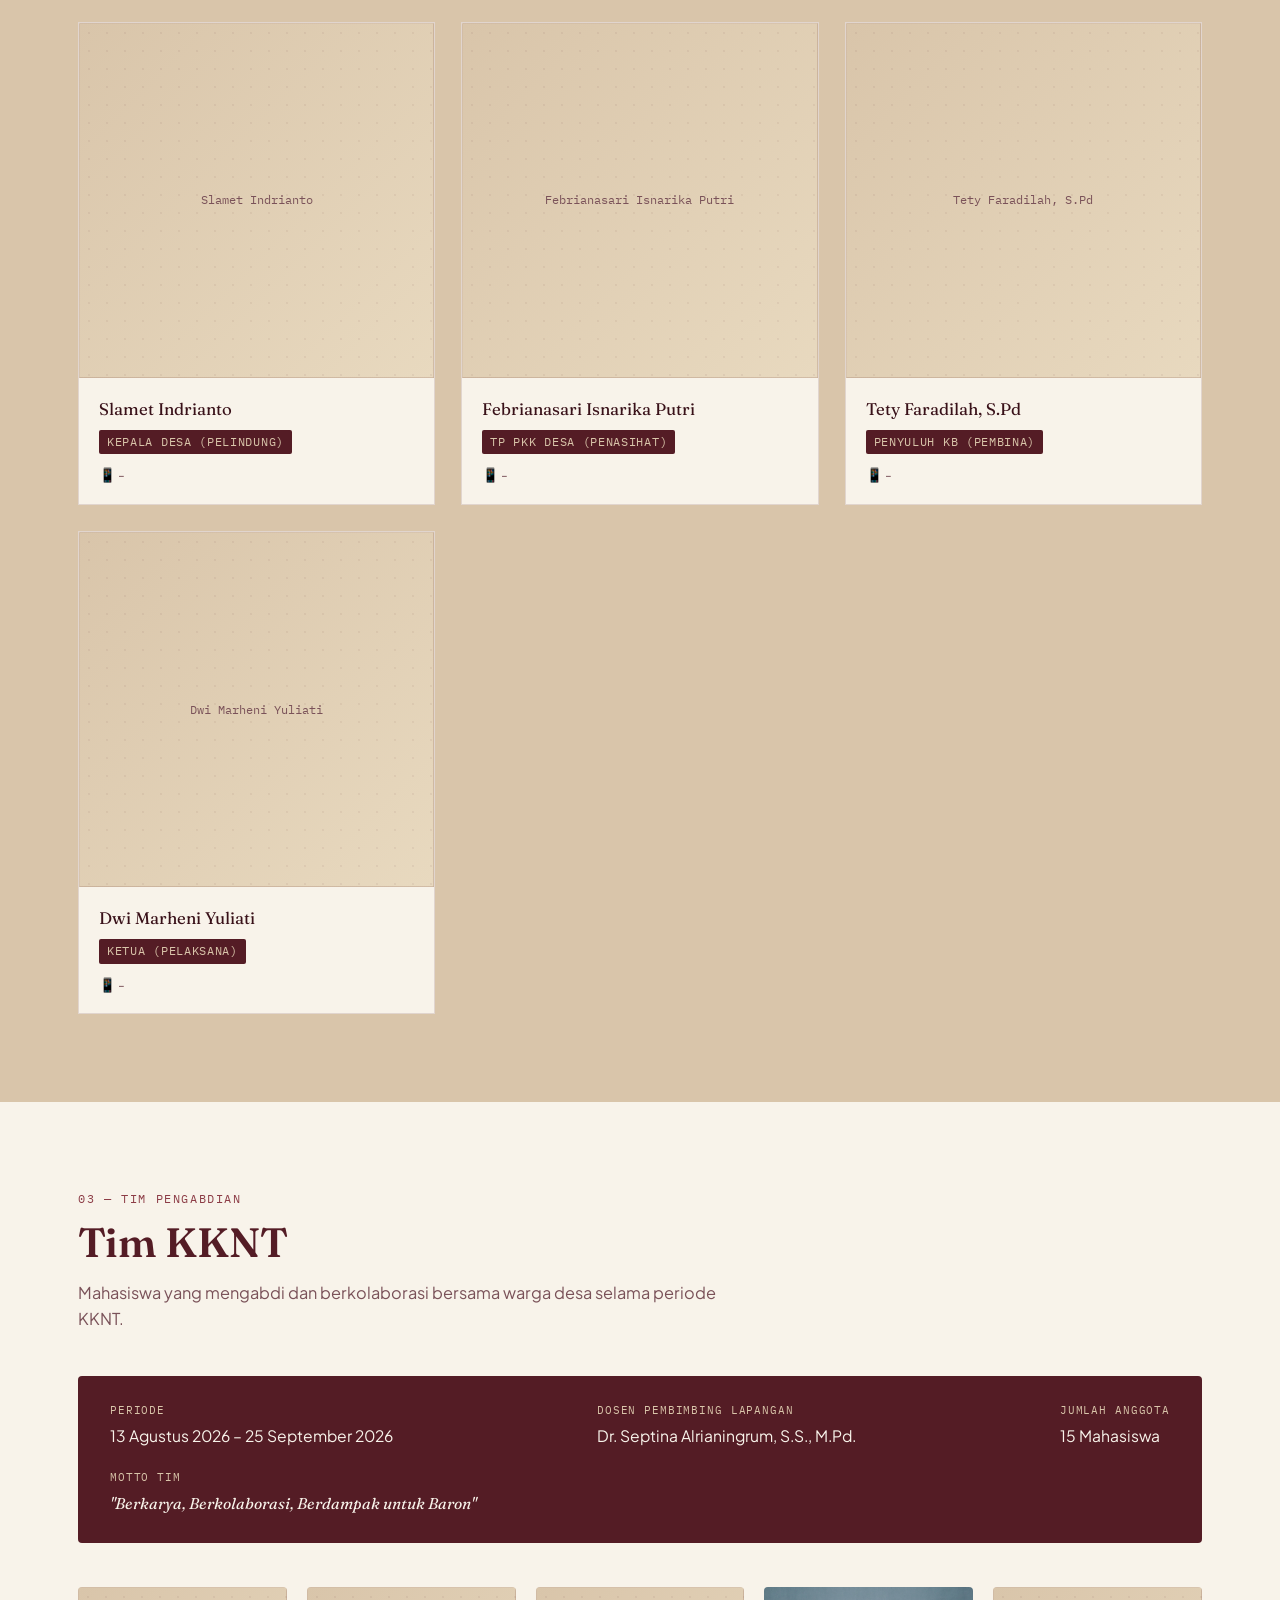
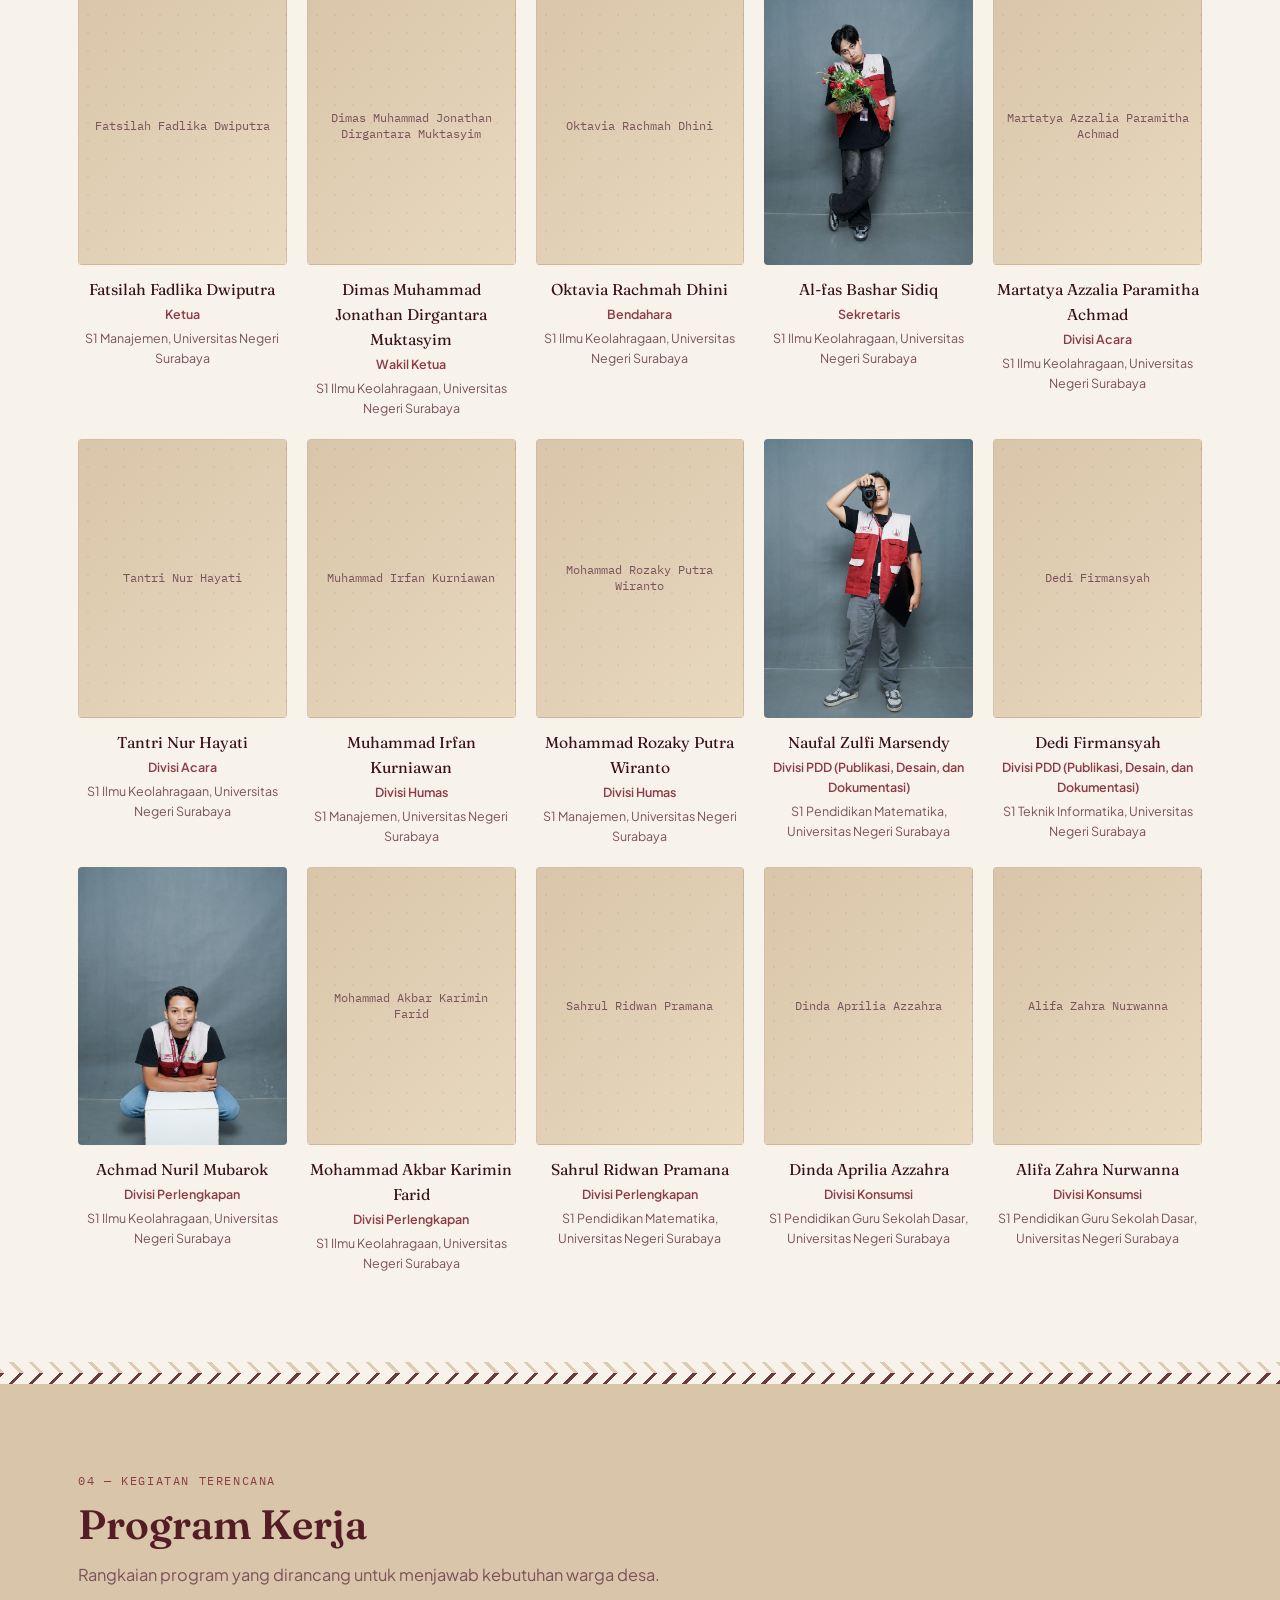
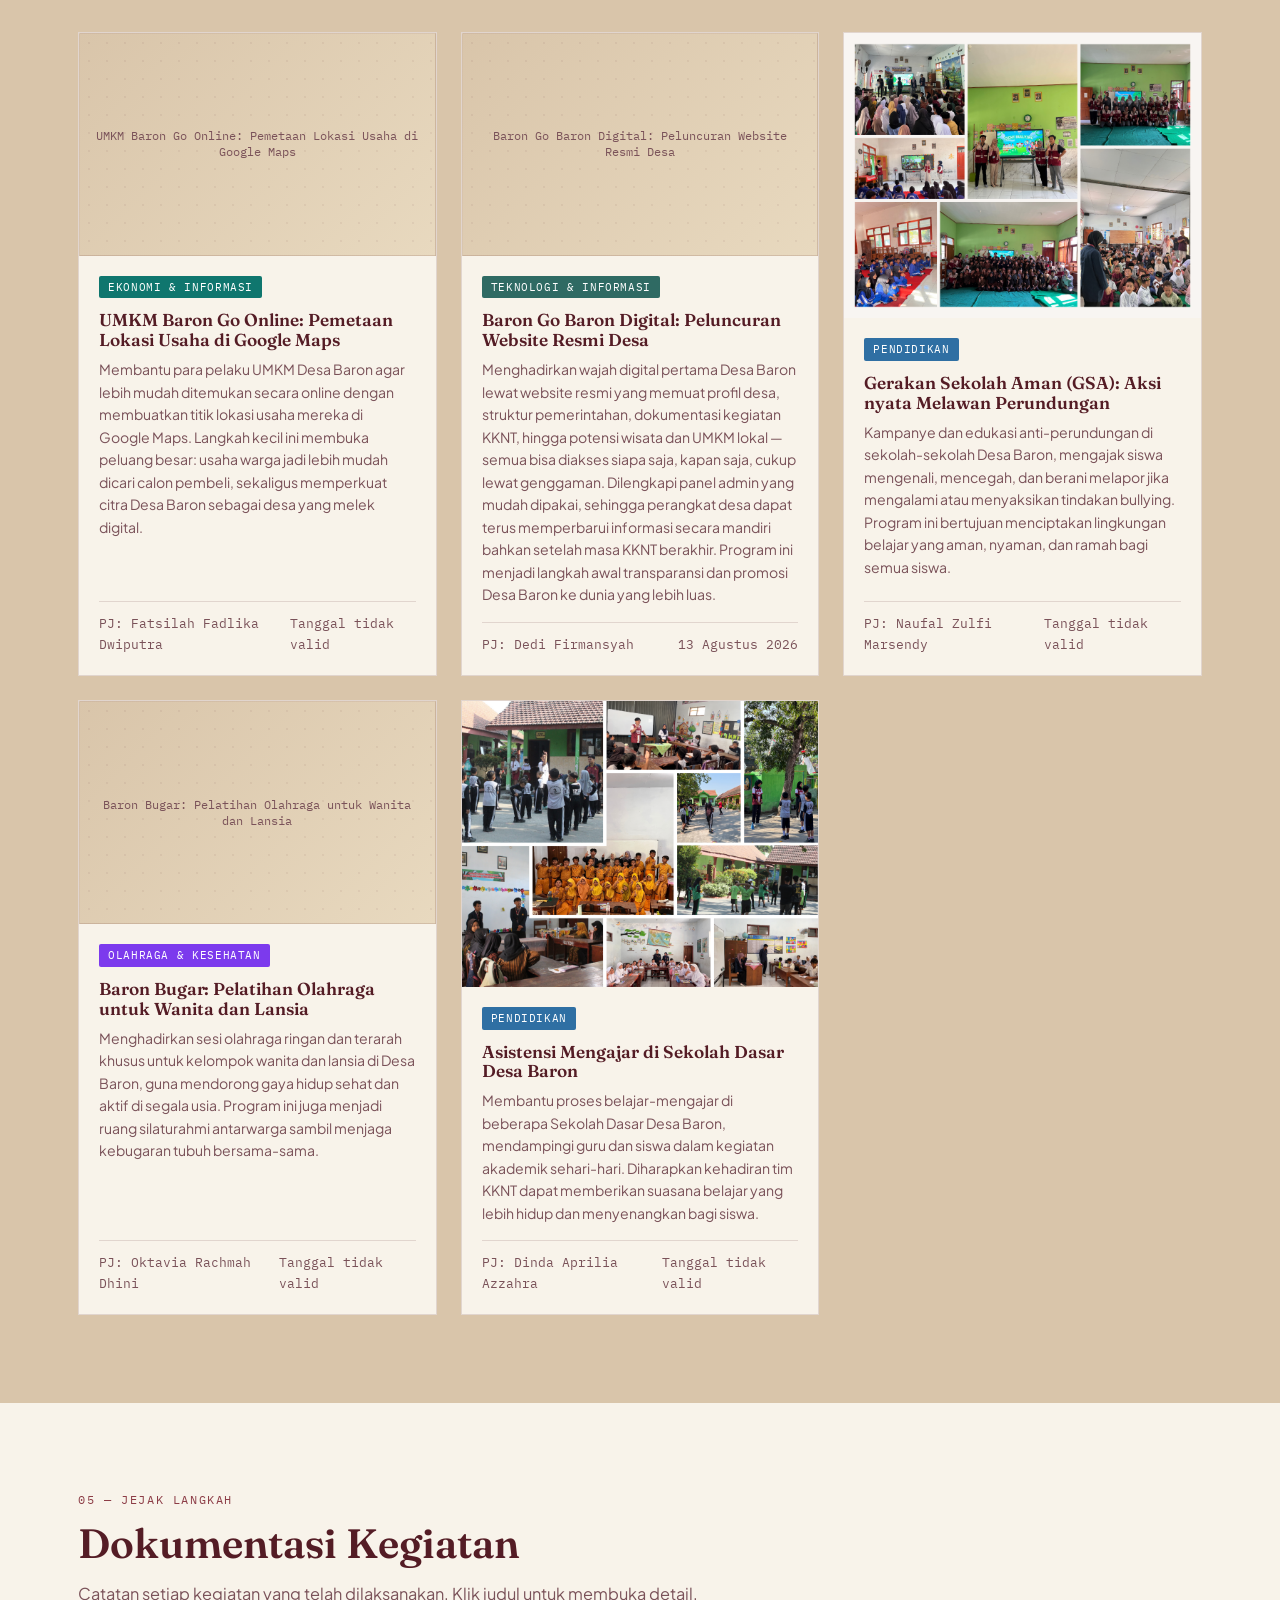
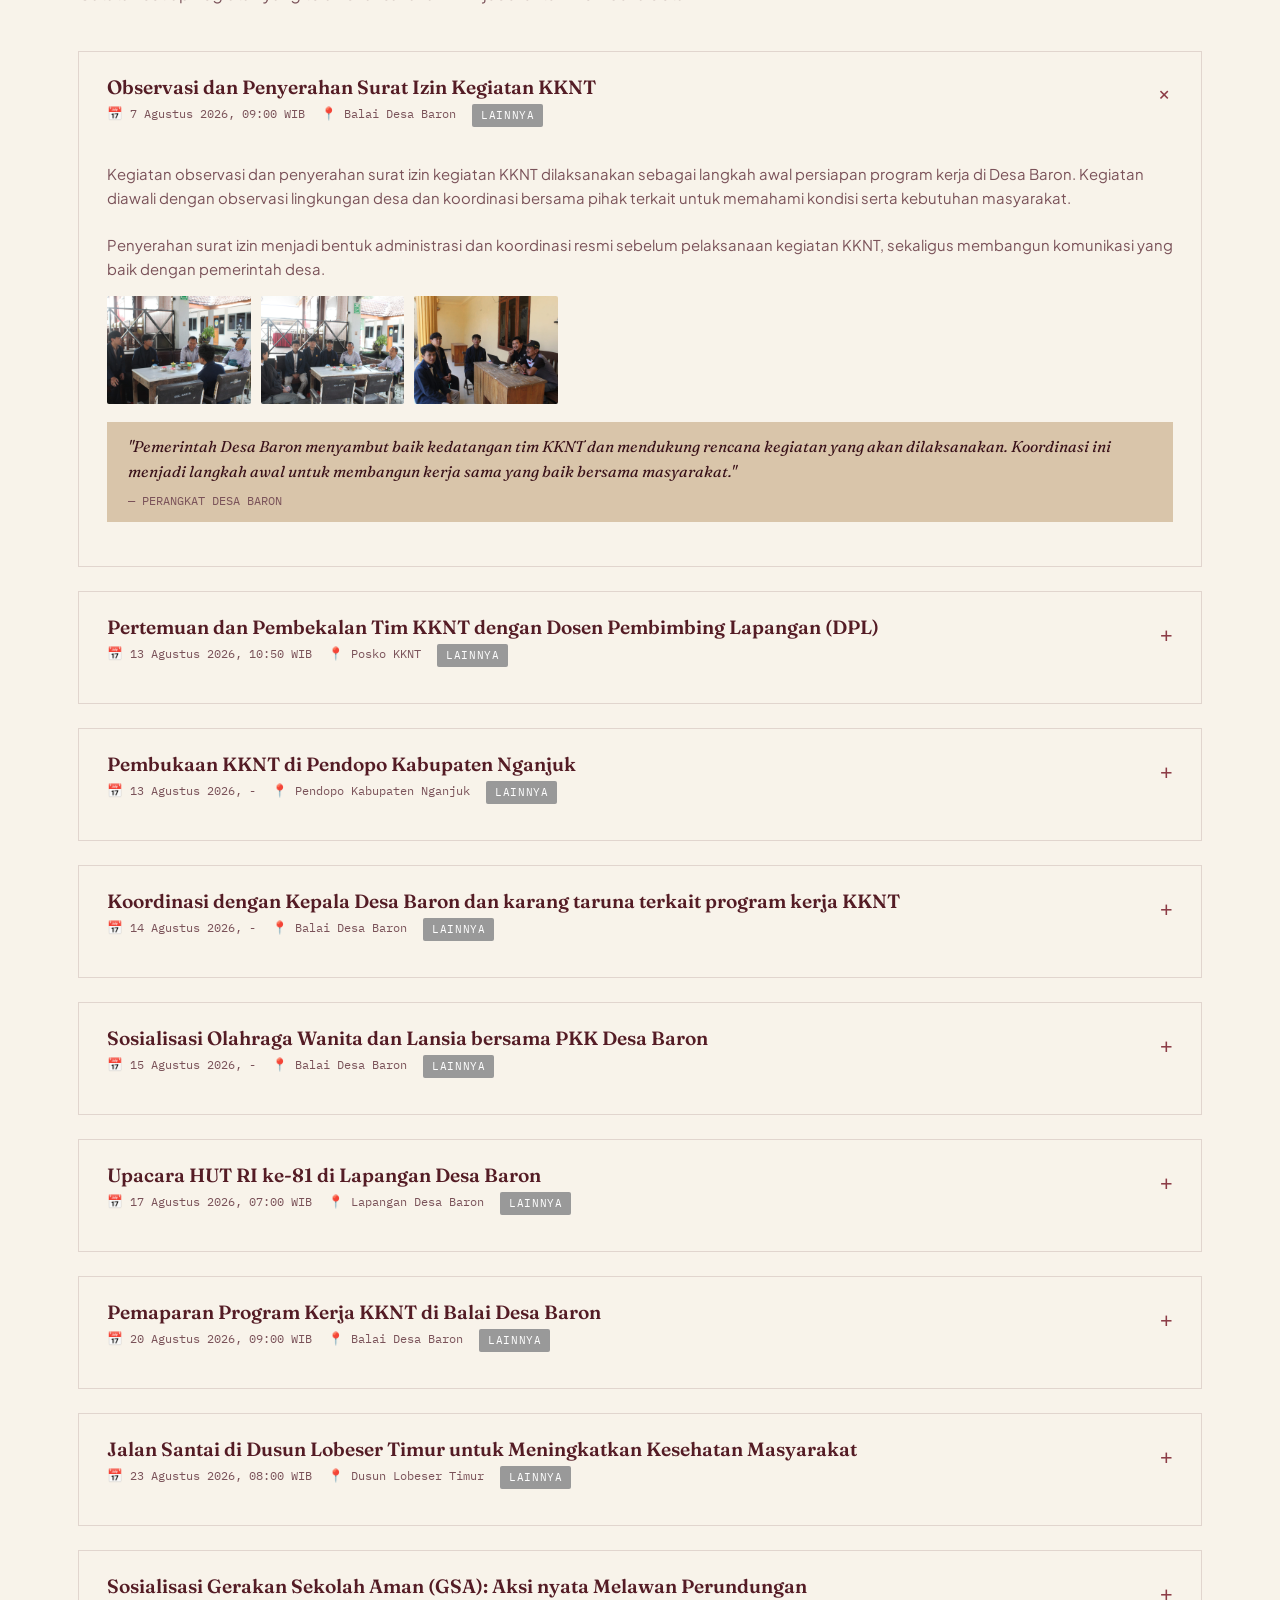
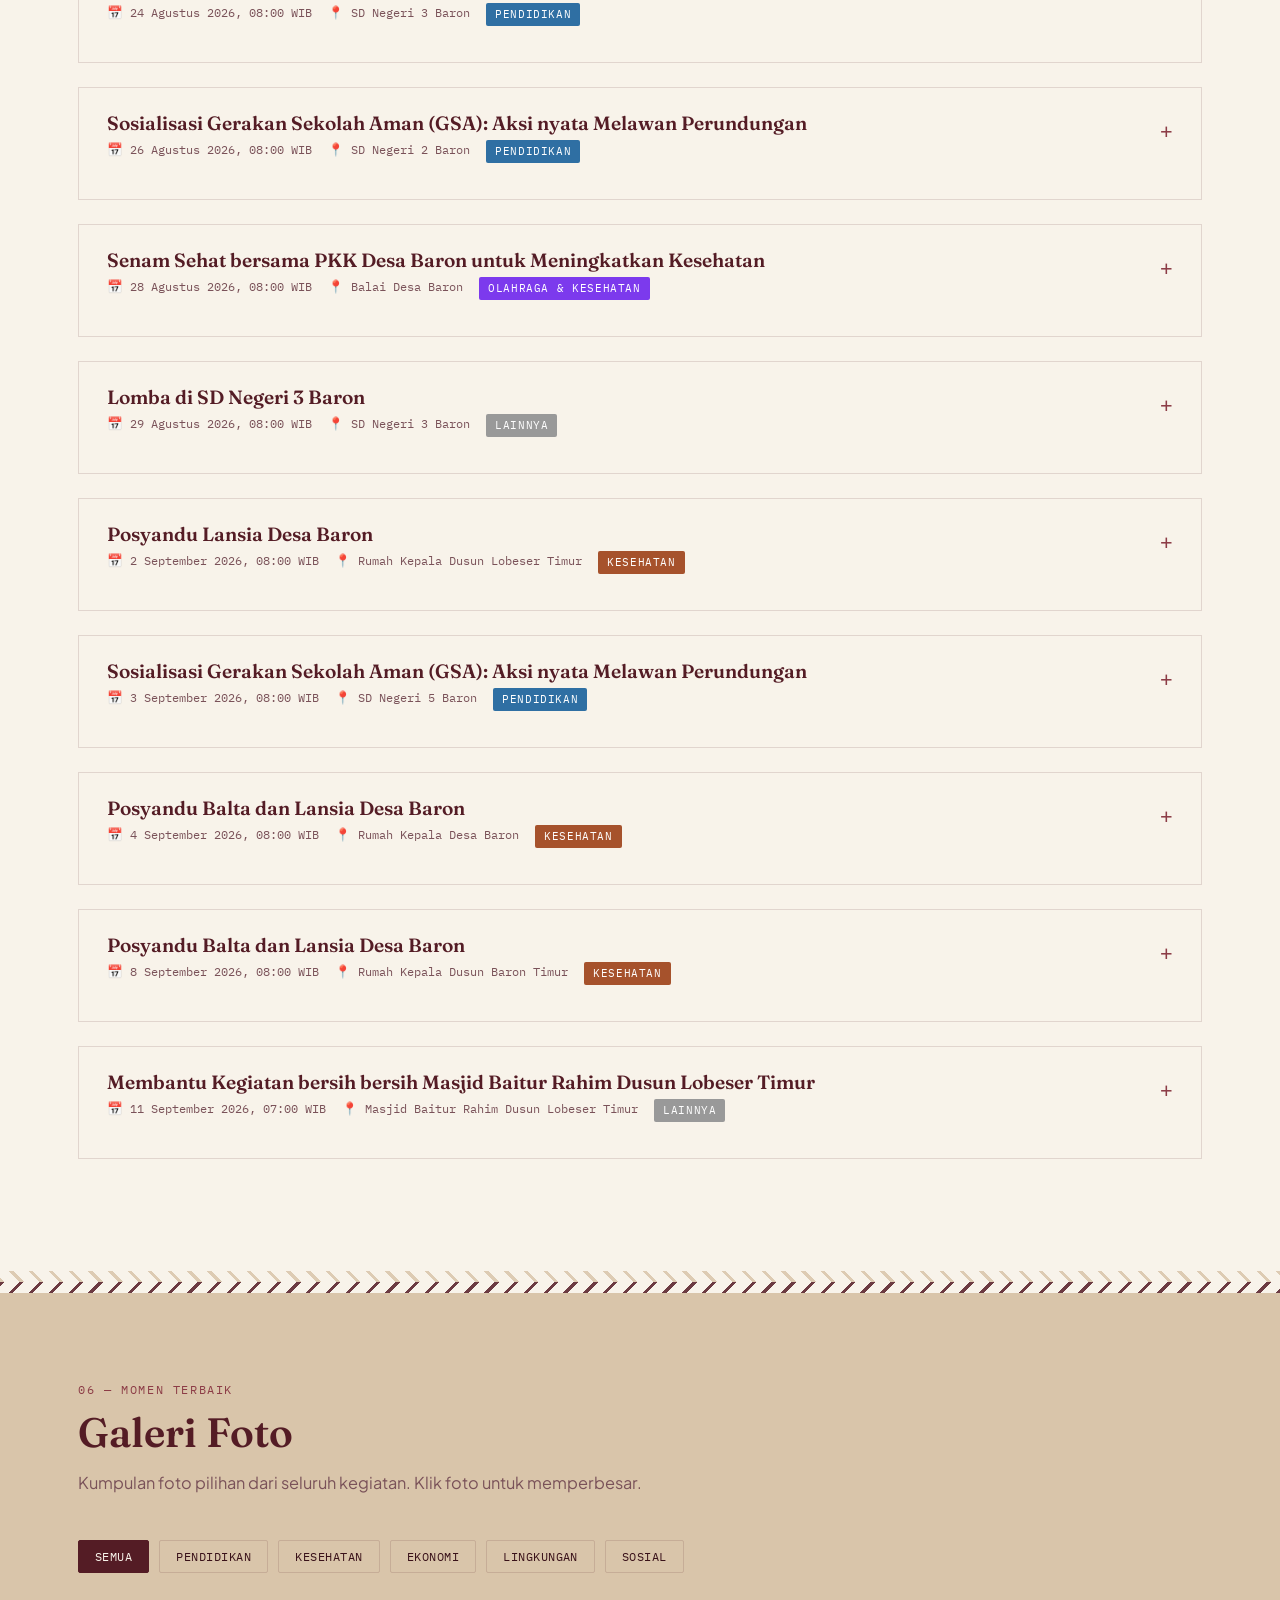
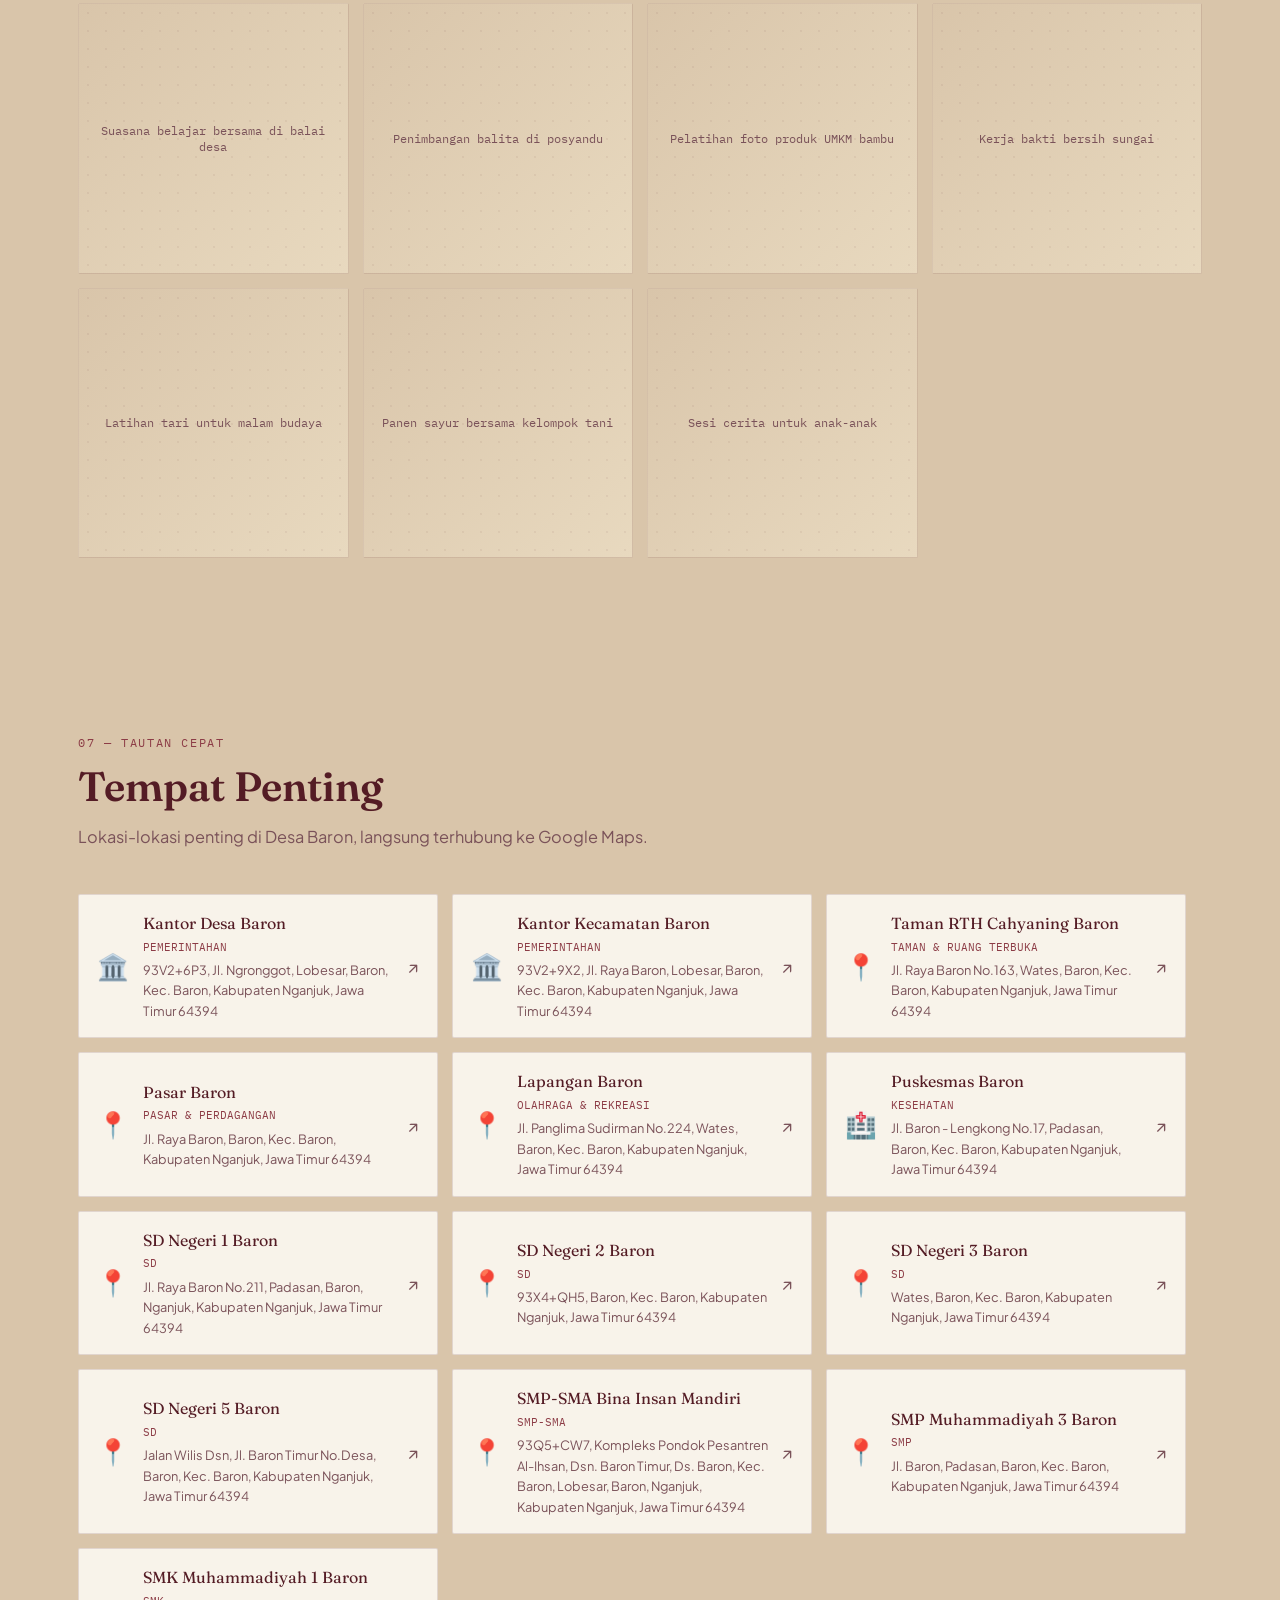
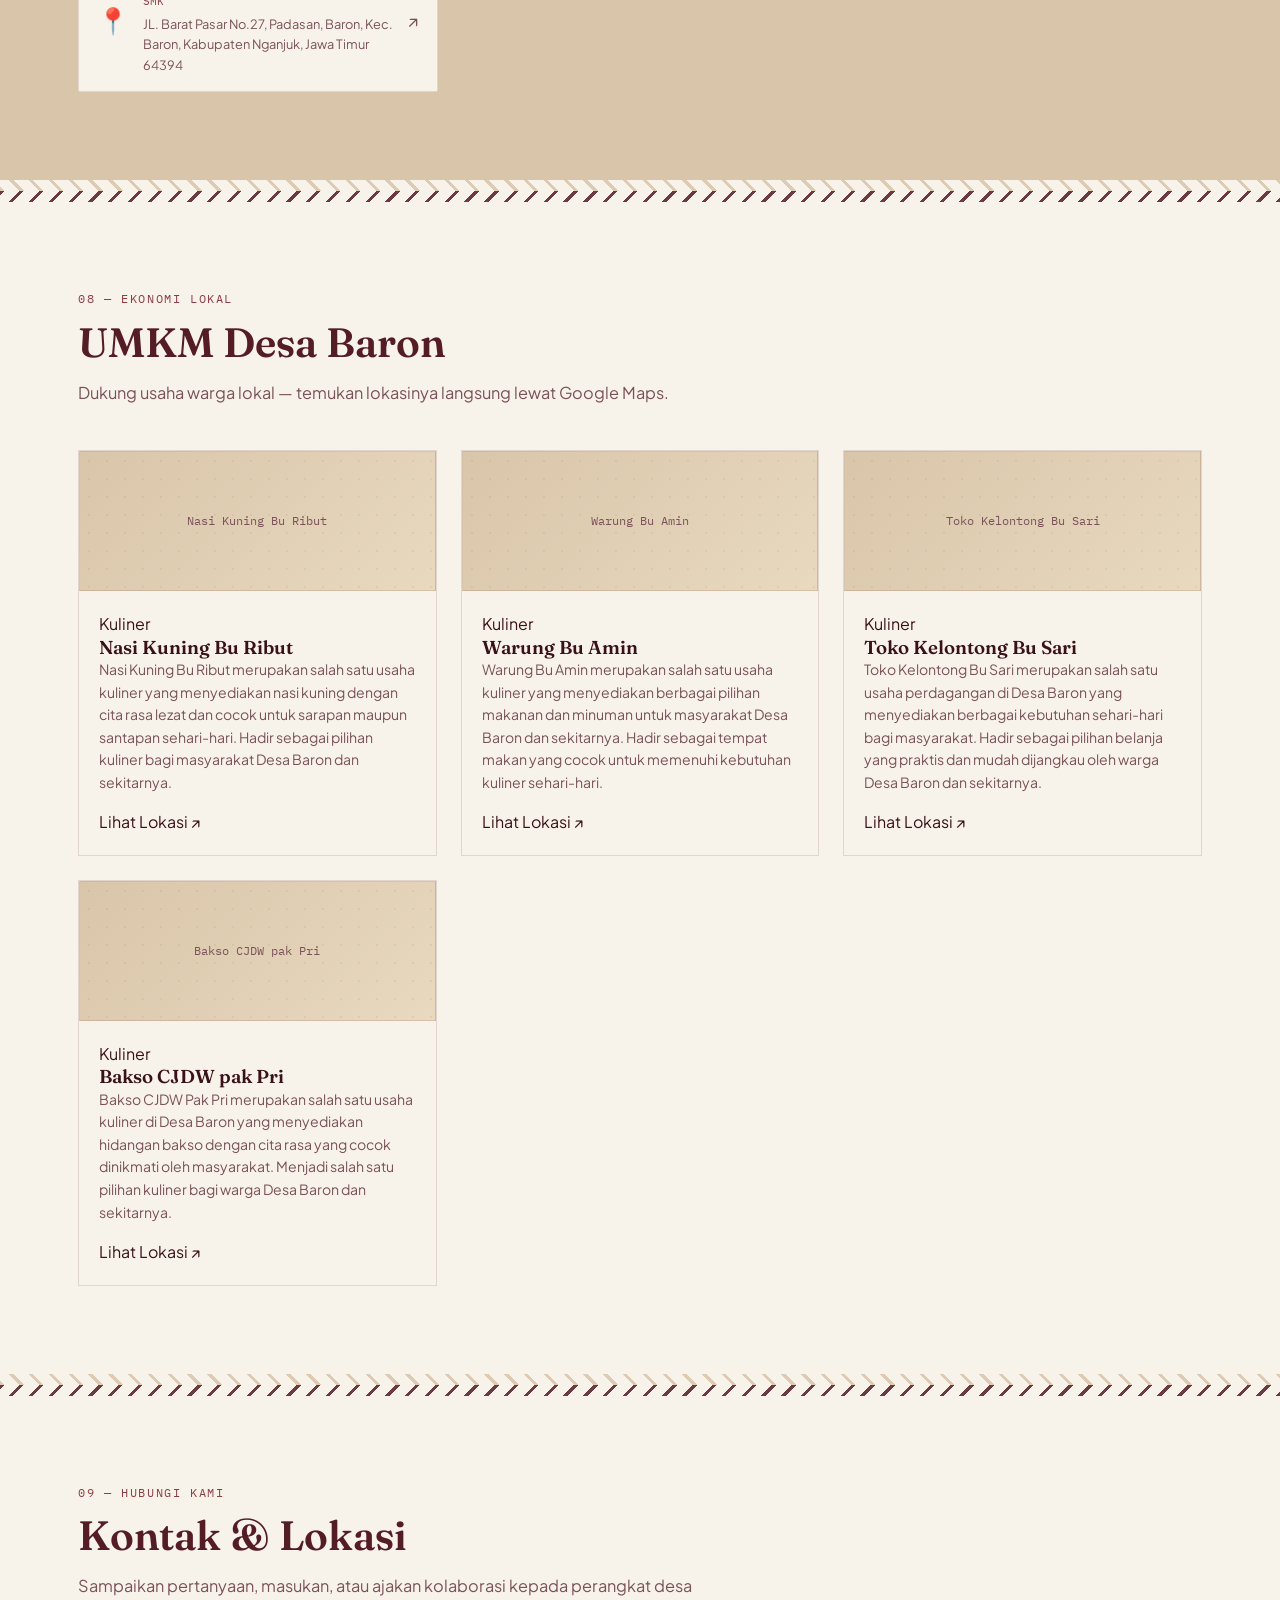
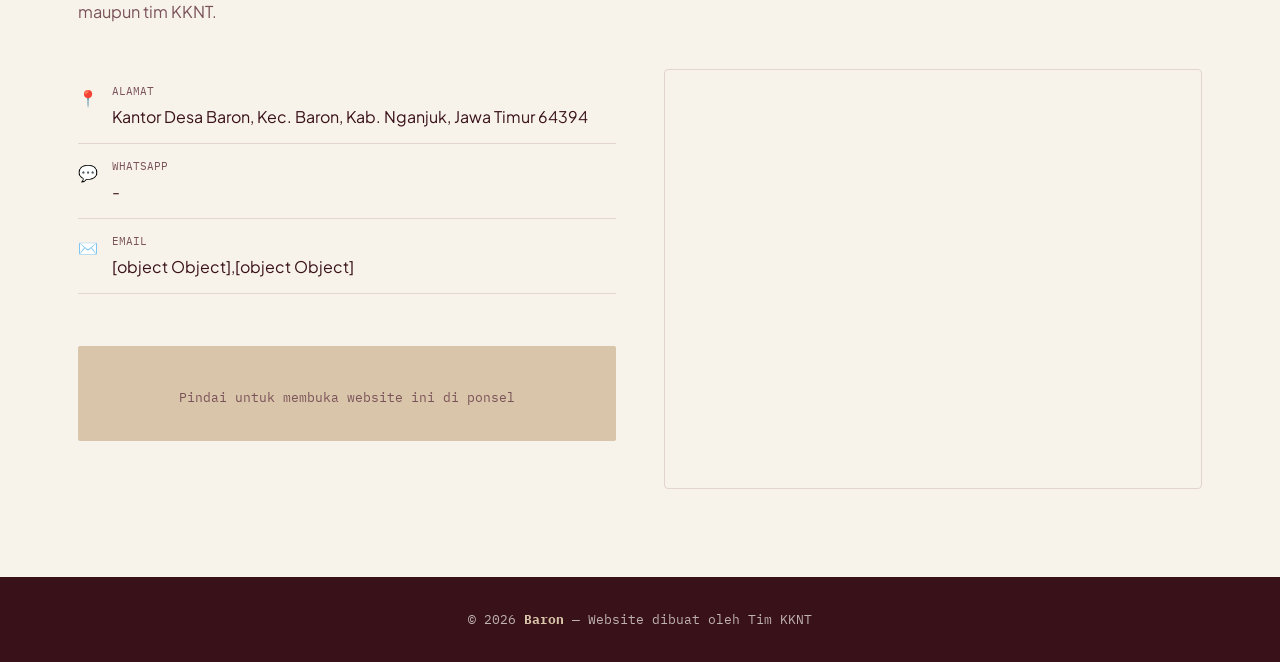
==== commit d6a107d1: "Finishing" ====
--- a/website-desa/index.html
+++ b/website-desa/index.html
@@ -29,6 +29,7 @@
       <li><a href="#kegiatan">Dokumentasi</a></li>
       <li><a href="#galeri">Galeri</a></li>
       <li><a href="#tempat-penting">Tempat Penting</a></li>
+      <li><a href="#umkm">UMKM</a></li>
       <li><a href="#kontak">Kontak</a></li>
     </ul>
     <button class="navbar-toggle" id="navbar-toggle" aria-label="Buka menu">☰</button>
@@ -174,19 +175,34 @@
   </div>
 </section>
 
-<!-- ============================== KONTAK & LOKASI ============================== -->
+<!-- ============================== TEMPAT PENTING ============================== -->
 <section id="tempat-penting" style="background:var(--krem-anyaman);">
   <div class="container">
-    <span class="eyebrow">08 — Tautan Cepat</span>
+    <span class="eyebrow">07 — Tautan Cepat</span>
     <h2 class="judul-section">Tempat Penting</h2>
     <p class="subjudul-section">Lokasi-lokasi penting di Desa Baron, langsung terhubung ke Google Maps.</p>
     <div class="tempat-penting-grid" id="tempat-penting-grid"></div>
   </div>
 </section>
 
+<div class="pembatas-anyaman"></div>
+
+<!-- ============================== UMKM DESA BARON ============================== -->
+<section id="umkm">
+  <div class="container">
+    <span class="eyebrow">08 — Ekonomi Lokal</span>
+    <h2 class="judul-section">UMKM Desa Baron</h2>
+    <p class="subjudul-section">Dukung usaha warga lokal — temukan lokasinya langsung lewat Google Maps.</p>
+    <div class="umkm-grid" id="umkm-grid"></div>
+  </div>
+</section>
+
+<div class="pembatas-anyaman"></div>
+
+<!-- ============================== KONTAK & LOKASI ============================== -->
 <section id="kontak">
   <div class="container">
-    <span class="eyebrow">07 — Hubungi Kami</span>
+    <span class="eyebrow">09 — Hubungi Kami</span>
     <h2 class="judul-section">Kontak &amp; Lokasi</h2>
     <p class="subjudul-section">Sampaikan pertanyaan, masukan, atau ajakan kolaborasi kepada perangkat desa maupun tim KKNT.</p>
 
--- a/website-desa/css/style.css
+++ b/website-desa/css/style.css
@@ -19,6 +19,7 @@
   --kat-ekonomi: #c99a3b;
   --kat-lingkungan: #3c7a5a;
   --kat-sosial: #7a4a8f;
+  --kat-teknologi: #2f6a63;
 
   /* Tipografi */
   --font-display: "Fraunces", Georgia, serif;
@@ -362,9 +363,10 @@
 /* ==========================================================================
    TEMPAT PENTING
    ========================================================================== */
-.tempat-penting-grid { display: grid; grid-template-columns: repeat(2, 1fr); gap: 14px; }
+.tempat-penting-grid { display: flex; flex-wrap: wrap; gap: 14px; }
 .kartu-tempat {
   display: flex; align-items: center; gap: 14px;
+  flex: 1 1 280px; max-width: 360px;
   background: var(--putih-kabut); border: 1px solid var(--garis);
   padding: 16px 18px; border-radius: 2px; transition: all 0.2s;
 }
@@ -377,8 +379,31 @@
 .panah-tempat { font-size: 1.1rem; color: var(--coklat-muda); flex-shrink: 0; }
 
 @media (max-width: 640px) {
-  .tempat-penting-grid { grid-template-columns: 1fr; }
-}
+  .kartu-tempat { flex-basis: 100%; max-width: 100%; }
+}
+
+/* ==========================================================================
+   UMKM DESA BARON
+   ========================================================================== */
+.umkm-grid { display: grid; grid-template-columns: repeat(3, 1fr); gap: 24px; }
+.kartu-umkm { border: 1px solid var(--garis); background: var(--putih-kabut); display: flex; flex-direction: column; }
+.foto-umkm { aspect-ratio: 4/3; }
+.info-umkm { padding: 20px; flex: 1; display: flex; flex-direction: column; }
+.jenis-umkm {
+  font-family: var(--font-mono); font-size: 0.66rem; text-transform: uppercase; letter-spacing: 0.06em;
+  color: var(--tanah-liat); display: block; margin-bottom: 8px;
+}
+.info-umkm h4 { font-size: 1.05rem; color: var(--hijau-tua); margin-bottom: 8px; }
+.info-umkm p { font-size: 0.88rem; color: var(--coklat-muda); margin-bottom: 16px; flex: 1; }
+.btn-maps-umkm {
+  font-family: var(--font-mono); font-size: 0.76rem; text-transform: uppercase;
+  color: var(--hijau-tua); border-top: 1px solid var(--garis); padding-top: 12px;
+  display: block; transition: color 0.2s;
+}
+.btn-maps-umkm:hover { color: var(--tanah-liat); }
+
+@media (max-width: 980px) { .umkm-grid { grid-template-columns: 1fr 1fr; } }
+@media (max-width: 640px) { .umkm-grid { grid-template-columns: 1fr; } }
 
 /* ==========================================================================
    KONTAK & LOKASI
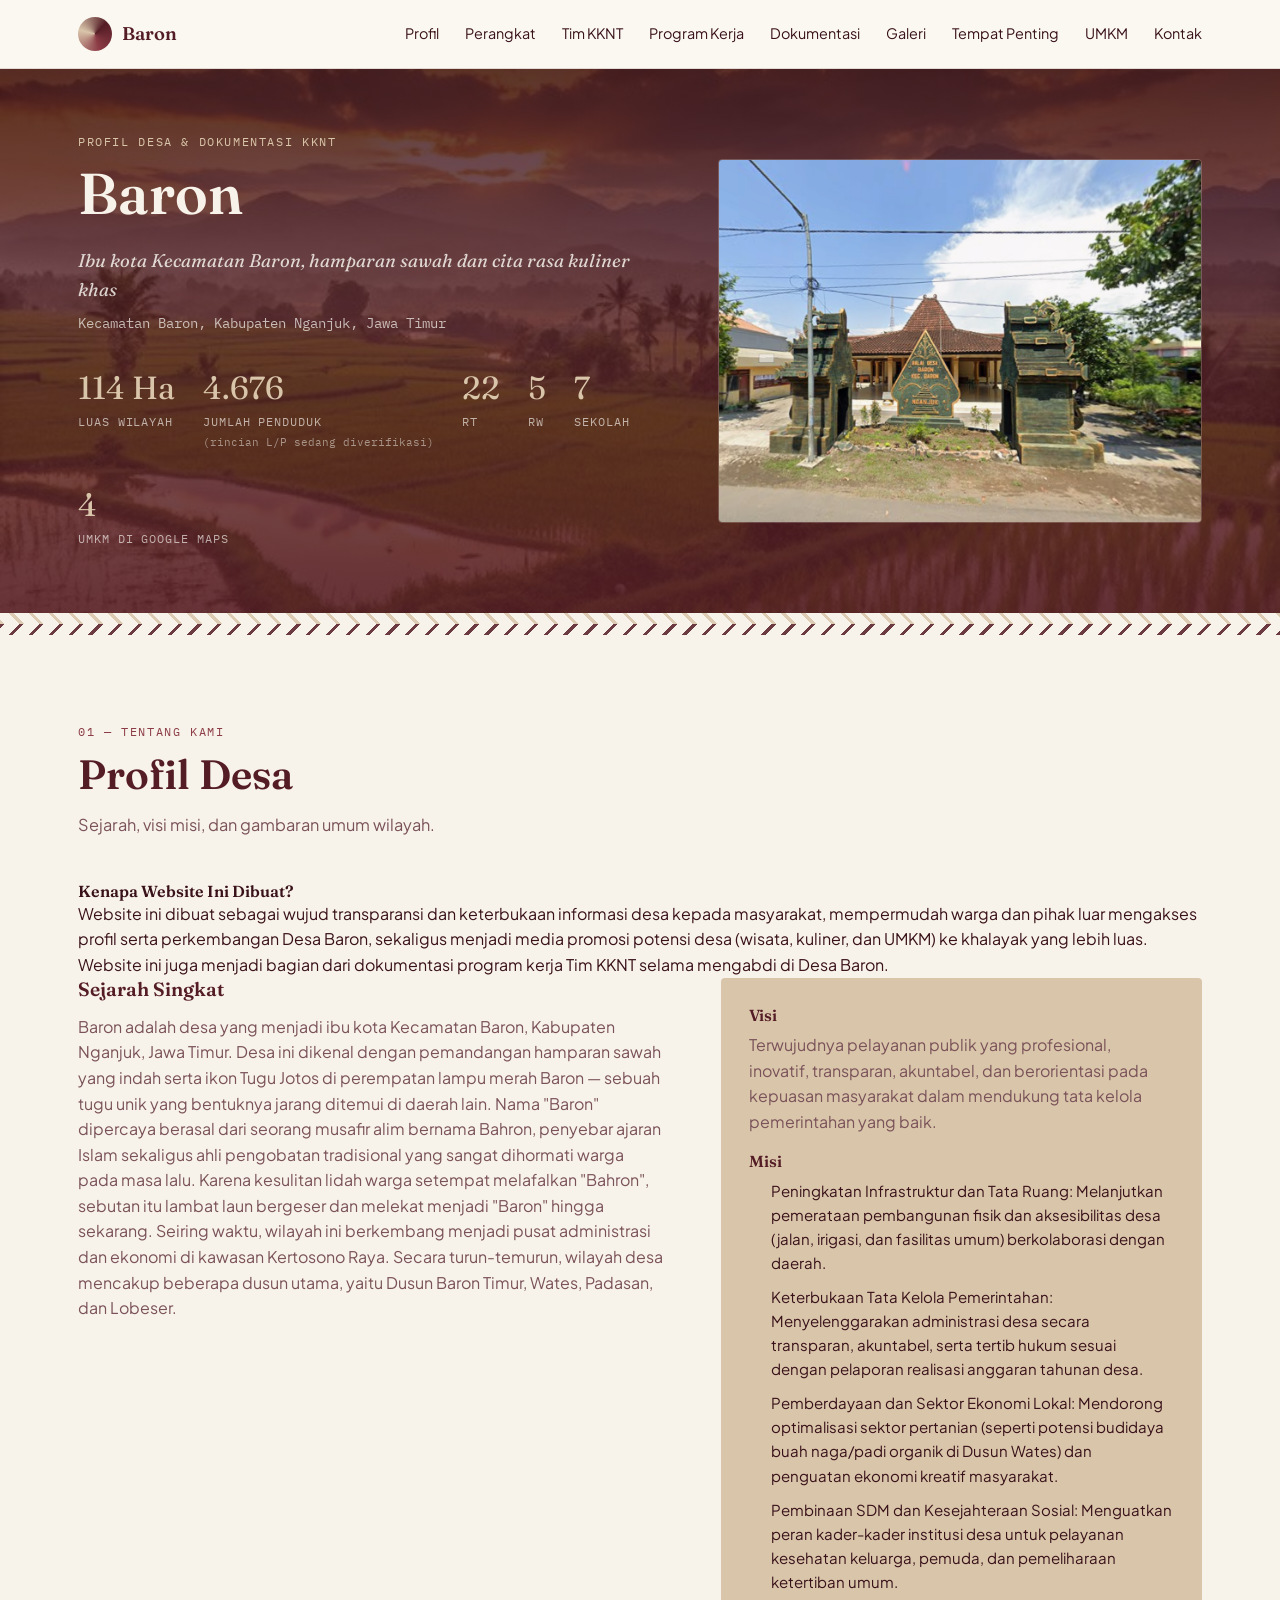
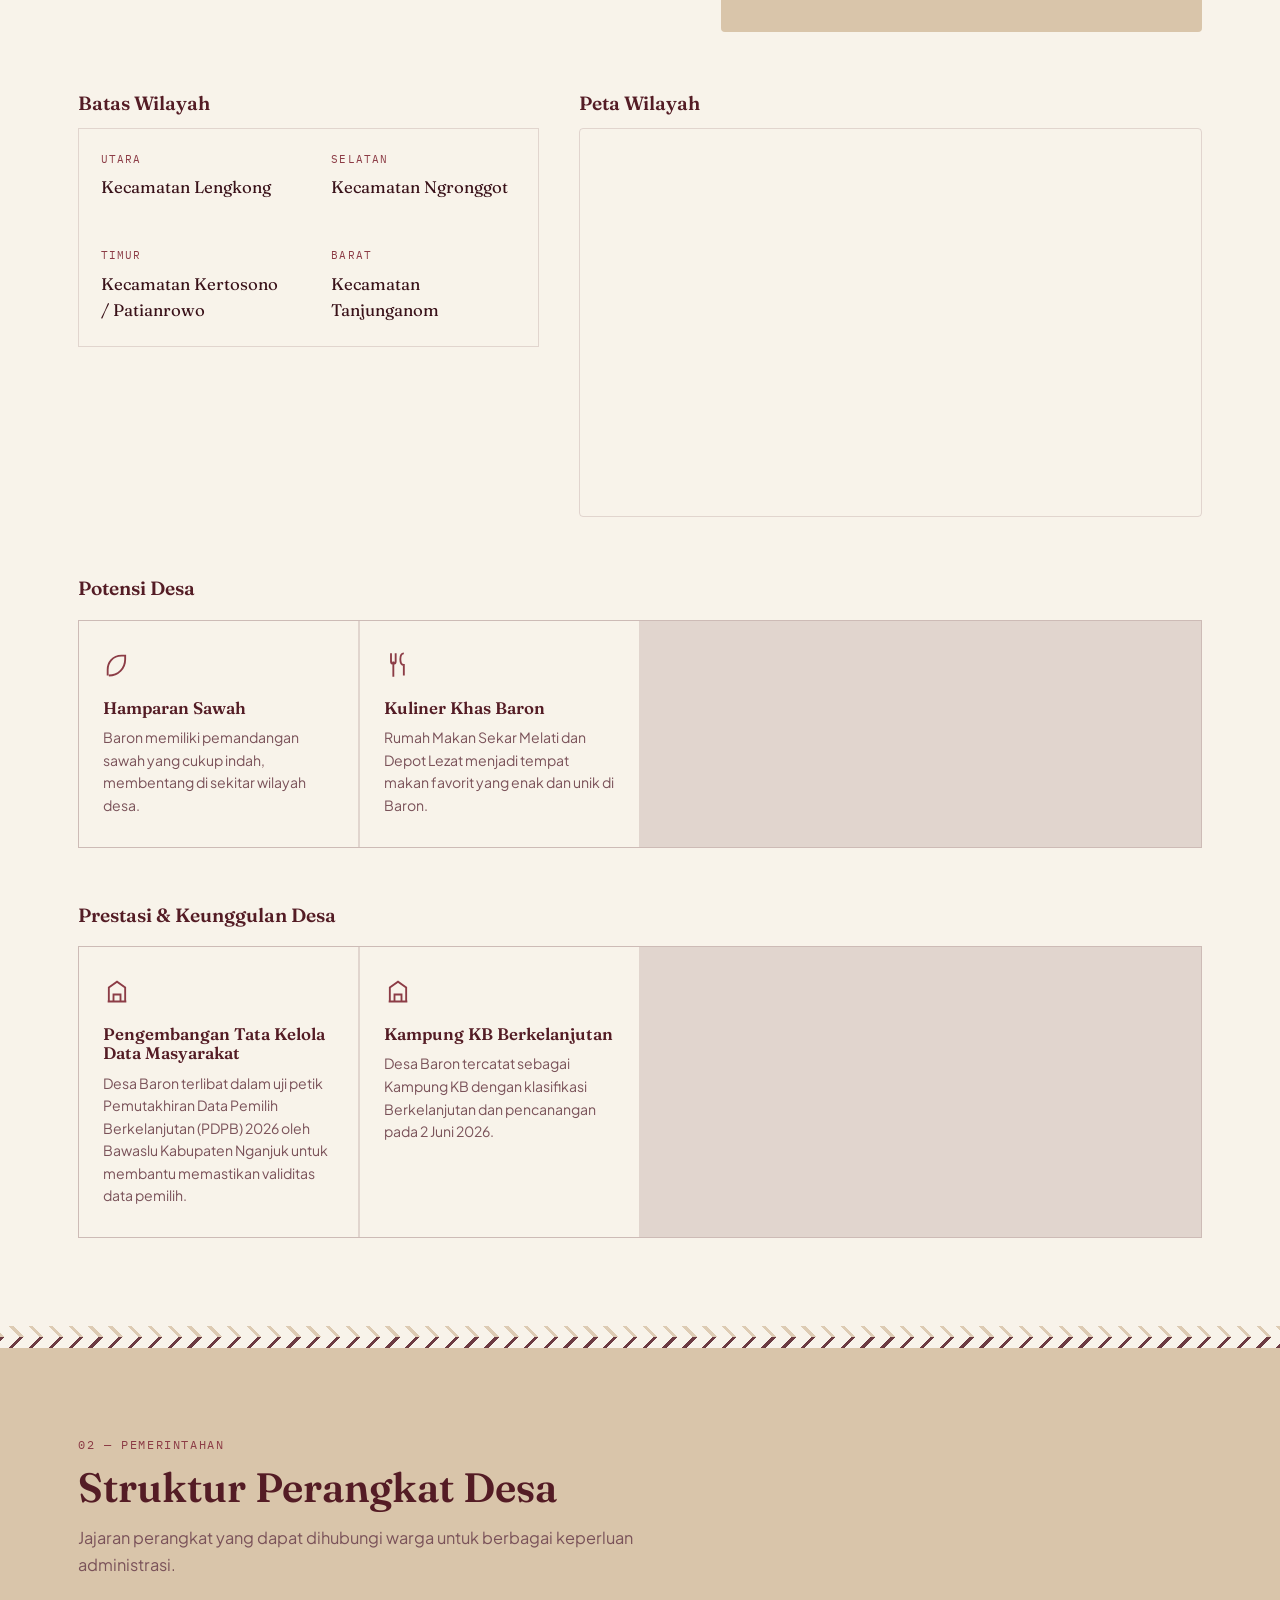
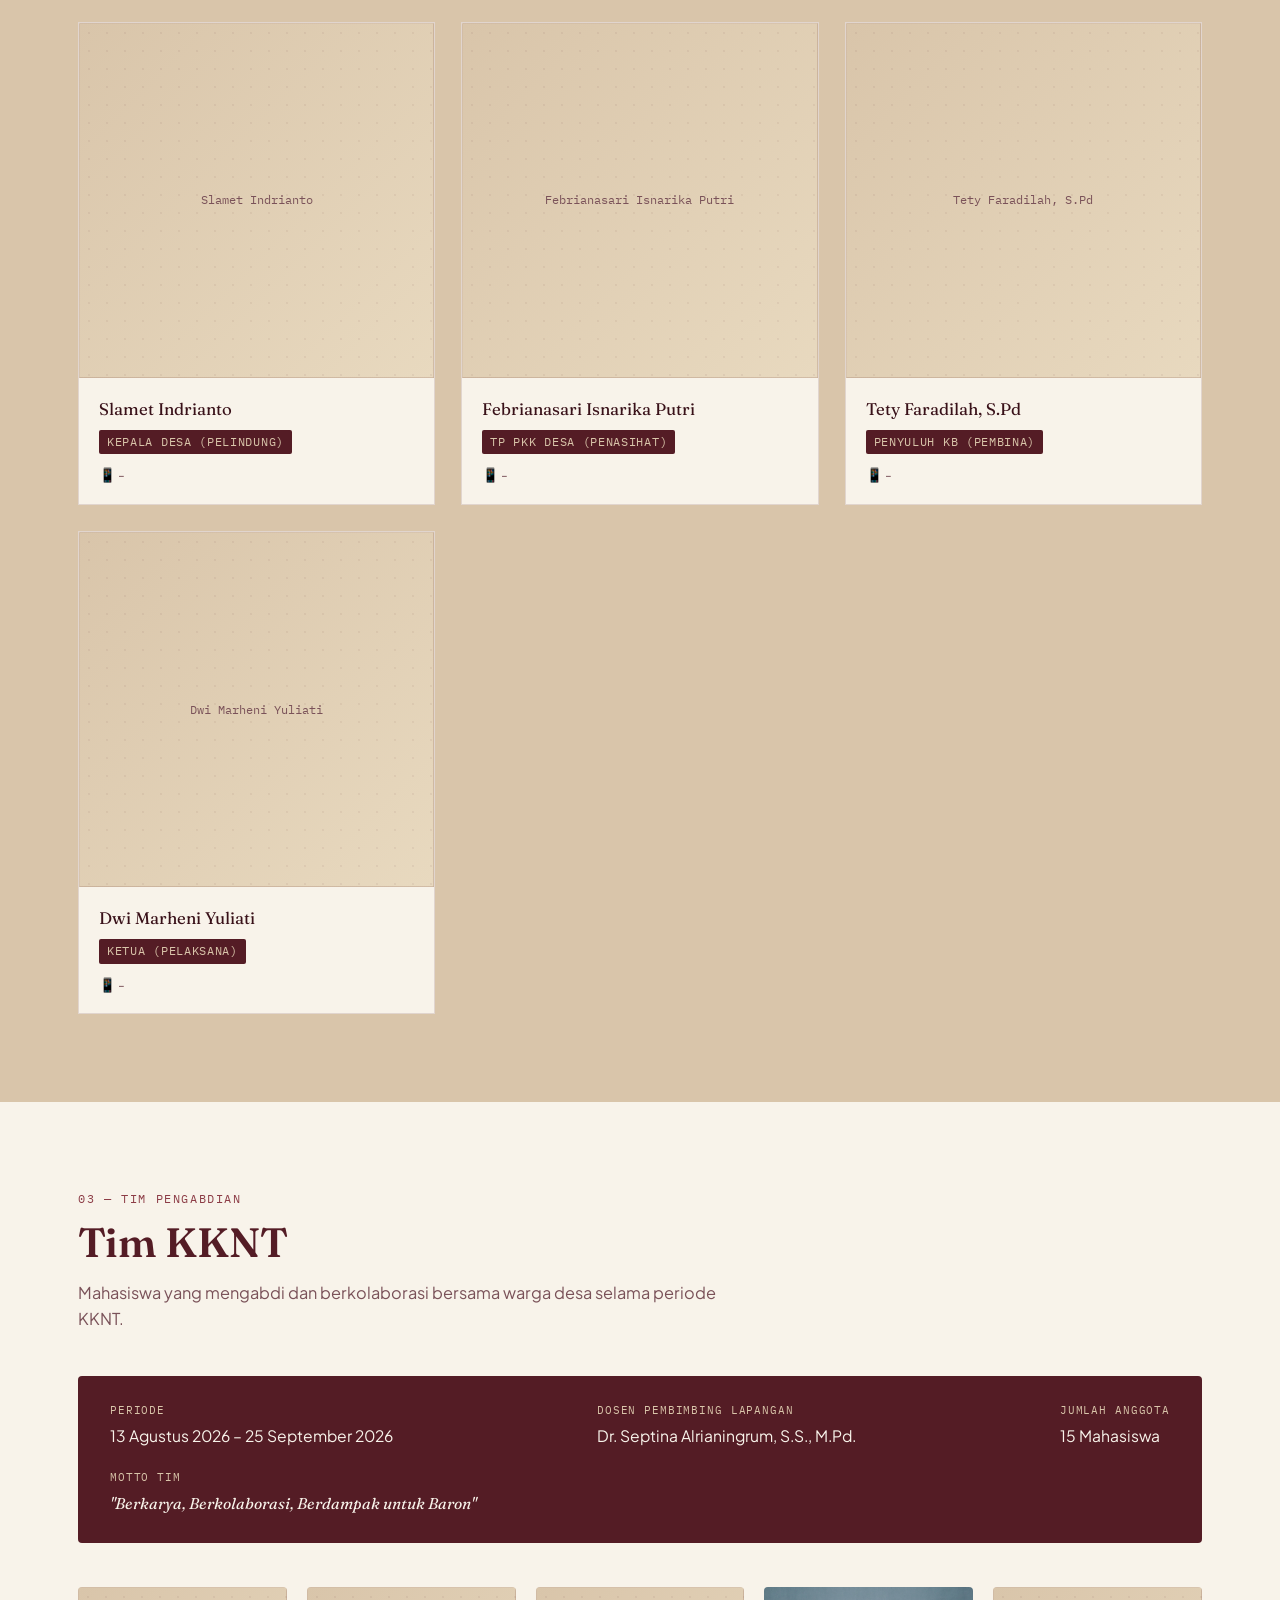
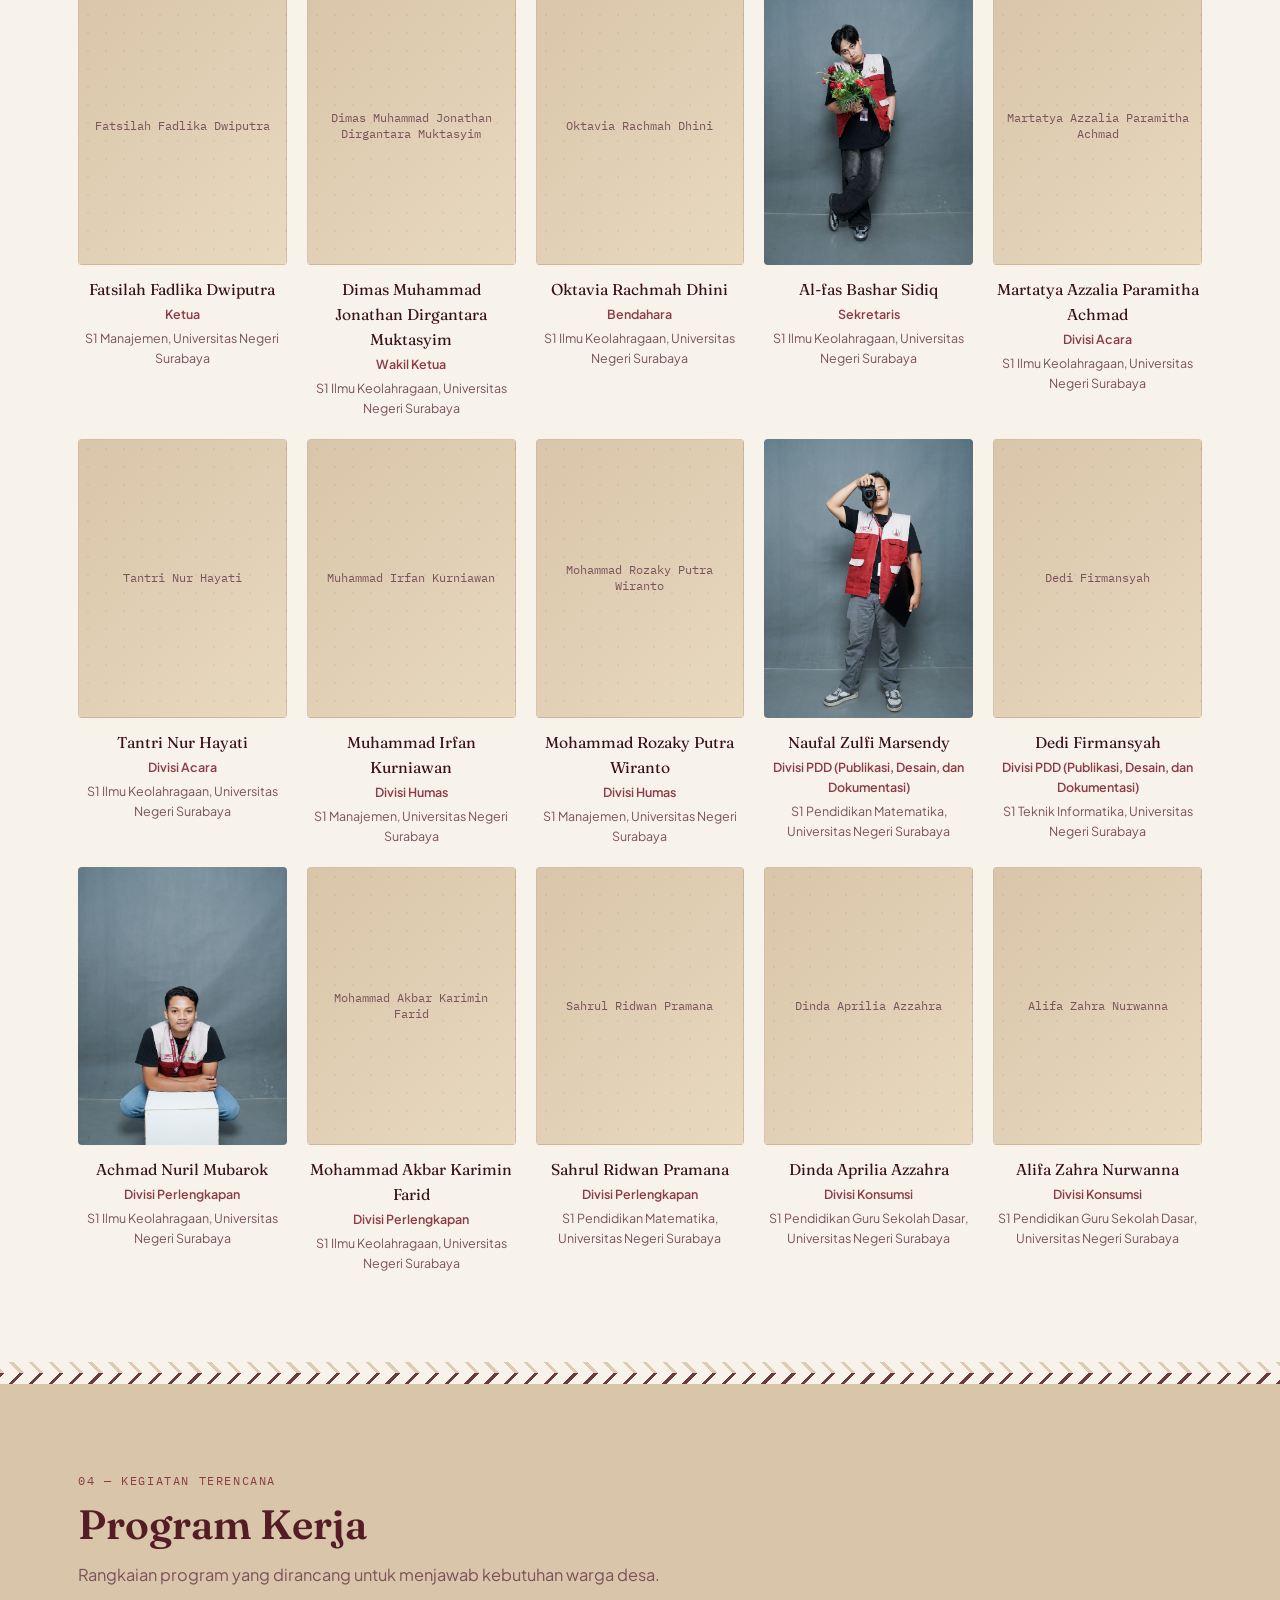
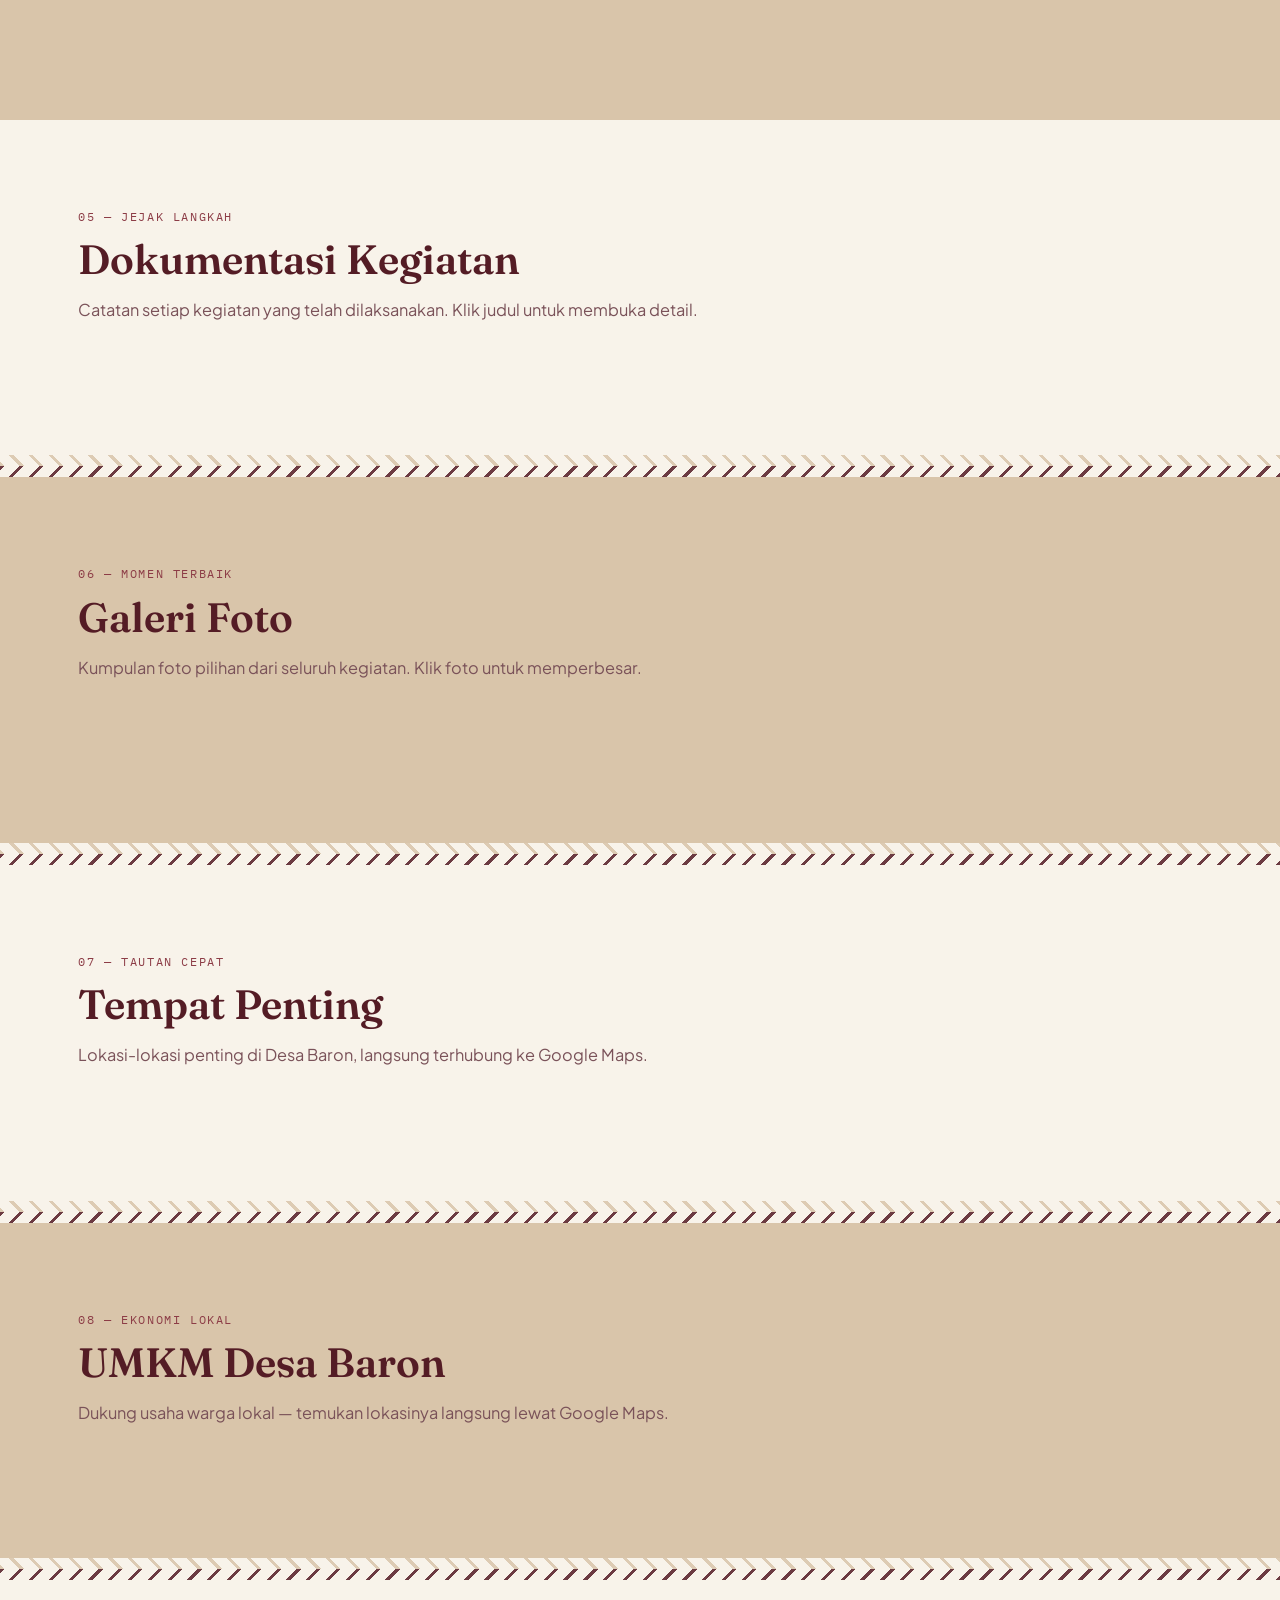
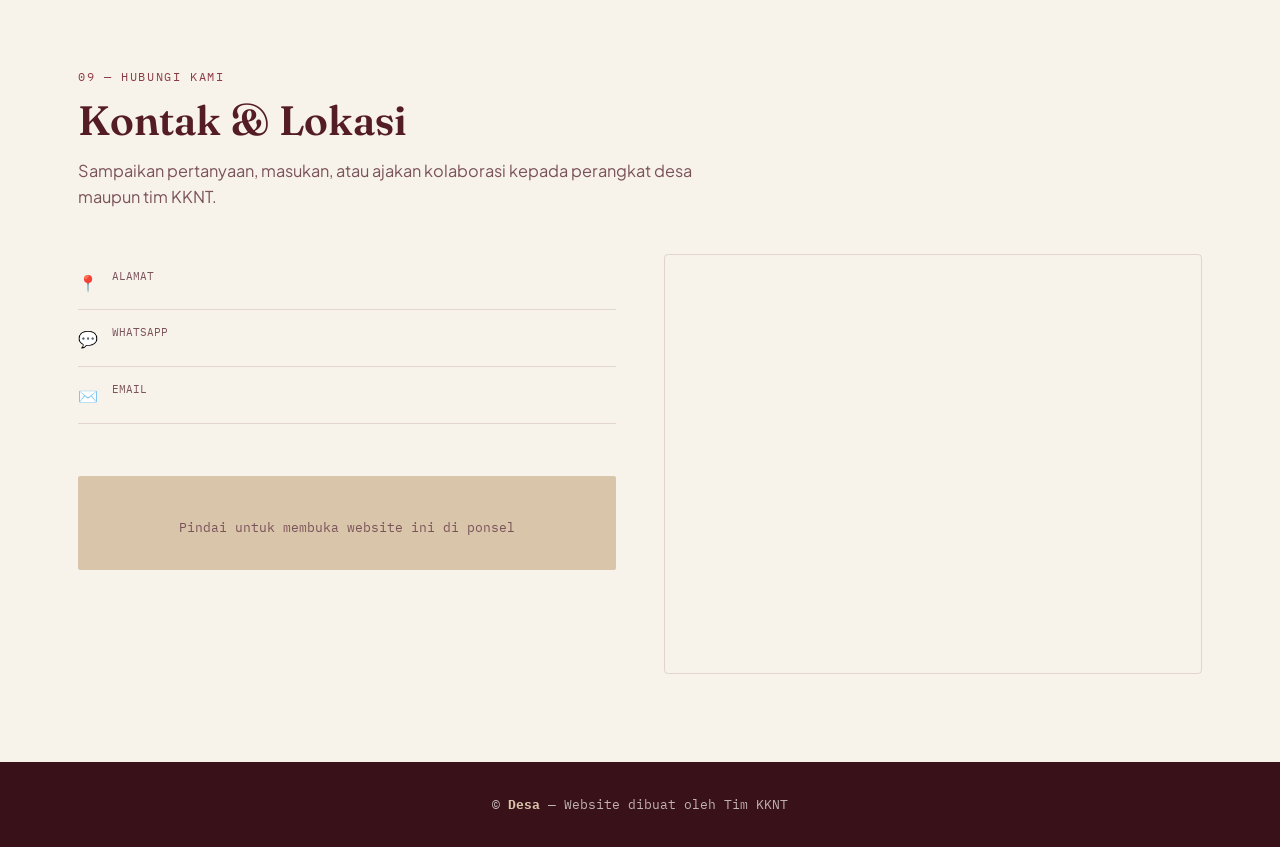
==== commit 8f3b0023: "Semi Final" ====
--- a/website-desa/index.html
+++ b/website-desa/index.html
@@ -175,8 +175,10 @@
   </div>
 </section>
 
+<div class="pembatas-anyaman"></div>
+
 <!-- ============================== TEMPAT PENTING ============================== -->
-<section id="tempat-penting" style="background:var(--krem-anyaman);">
+<section id="tempat-penting">
   <div class="container">
     <span class="eyebrow">07 — Tautan Cepat</span>
     <h2 class="judul-section">Tempat Penting</h2>
@@ -188,7 +190,7 @@
 <div class="pembatas-anyaman"></div>
 
 <!-- ============================== UMKM DESA BARON ============================== -->
-<section id="umkm">
+<section id="umkm" style="background:var(--krem-anyaman);">
   <div class="container">
     <span class="eyebrow">08 — Ekonomi Lokal</span>
     <h2 class="judul-section">UMKM Desa Baron</h2>
@@ -215,11 +217,11 @@
           </li>
           <li>
             <span class="ikon">💬</span>
-            <div><span class="label">WhatsApp</span><a id="kontak-wa" target="_blank" rel="noopener"></a></div>
+            <div><span class="label">WhatsApp</span><div id="kontak-wa-list" class="kontak-multi"></div></div>
           </li>
           <li>
             <span class="ikon">✉️</span>
-            <div><span class="label">Email</span><a id="kontak-email"></a></div>
+            <div><span class="label">Email</span><div id="kontak-email-list" class="kontak-multi"></div></div>
           </li>
         </ul>
         <div class="sosial-links" id="sosial-links"></div>
--- a/website-desa/css/style.css
+++ b/website-desa/css/style.css
@@ -339,7 +339,7 @@
 .filter-btn:hover { border-color: var(--hijau-tua); }
 .filter-btn.aktif { background: var(--hijau-tua); color: var(--putih-kabut); border-color: var(--hijau-tua); }
 .galeri-grid { display: grid; grid-template-columns: repeat(4, 1fr); gap: 14px; }
-.galeri-foto { position: relative; aspect-ratio: 1/1; overflow: hidden; cursor: pointer; border-radius: 2px; }
+.galeri-foto { position: relative; aspect-ratio: 4/3; overflow: hidden; cursor: pointer; border-radius: 2px; }
 .galeri-foto img, .galeri-foto .foto-placeholder { width: 100%; height: 100%; object-fit: cover; transition: transform 0.4s; }
 .galeri-foto:hover img { transform: scale(1.06); }
 .galeri-caption {
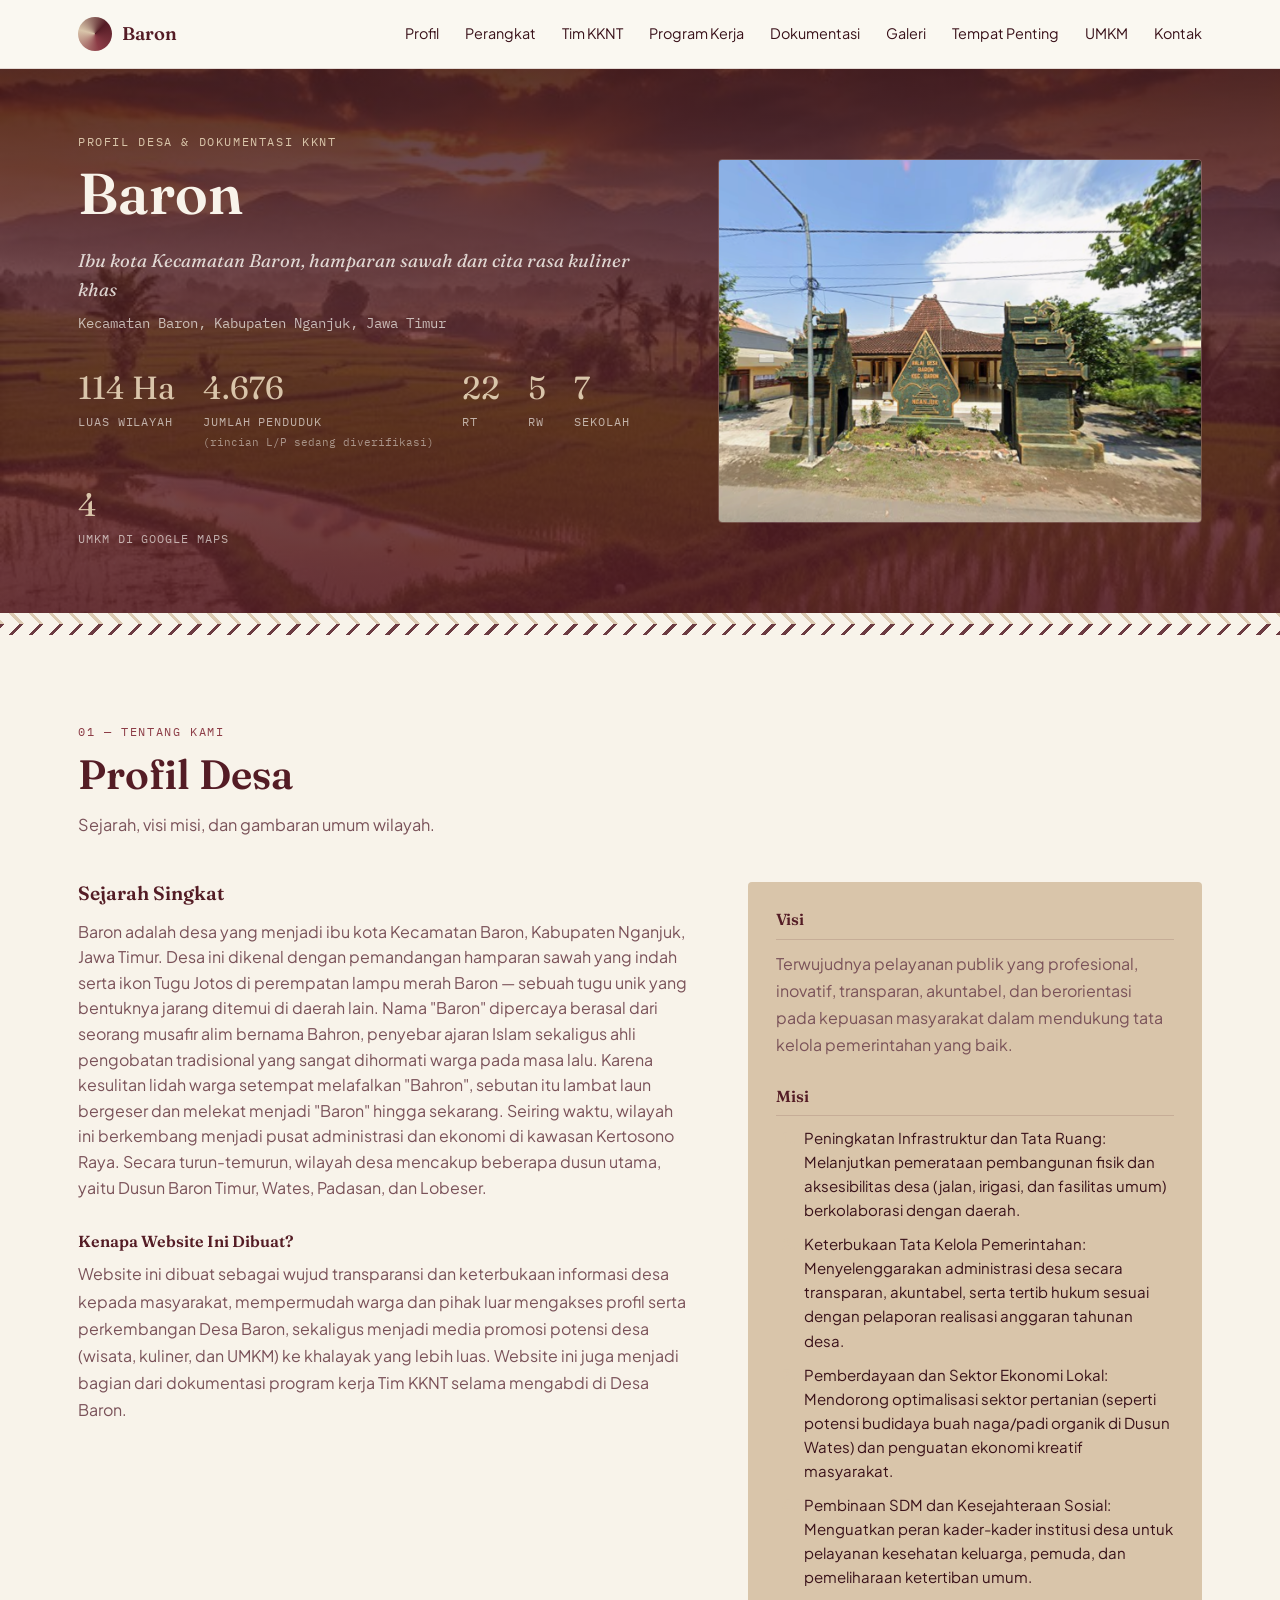
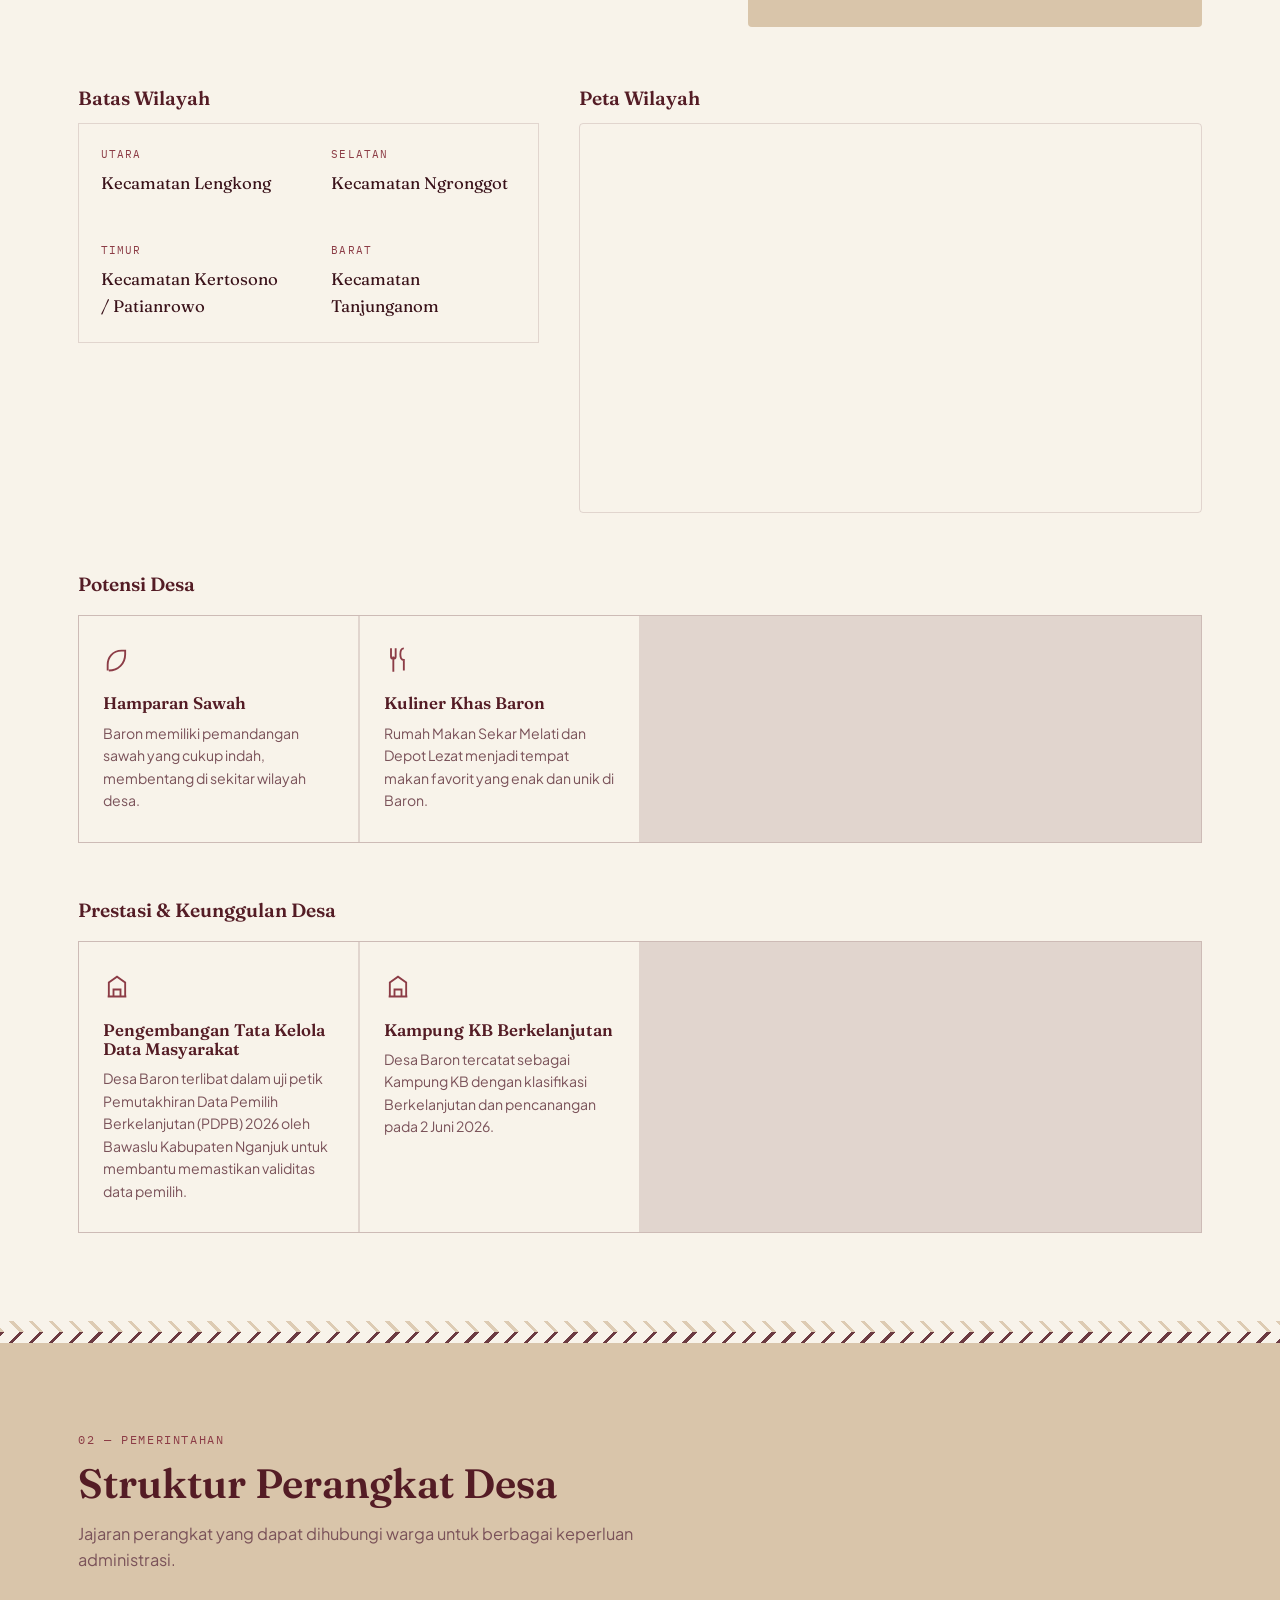
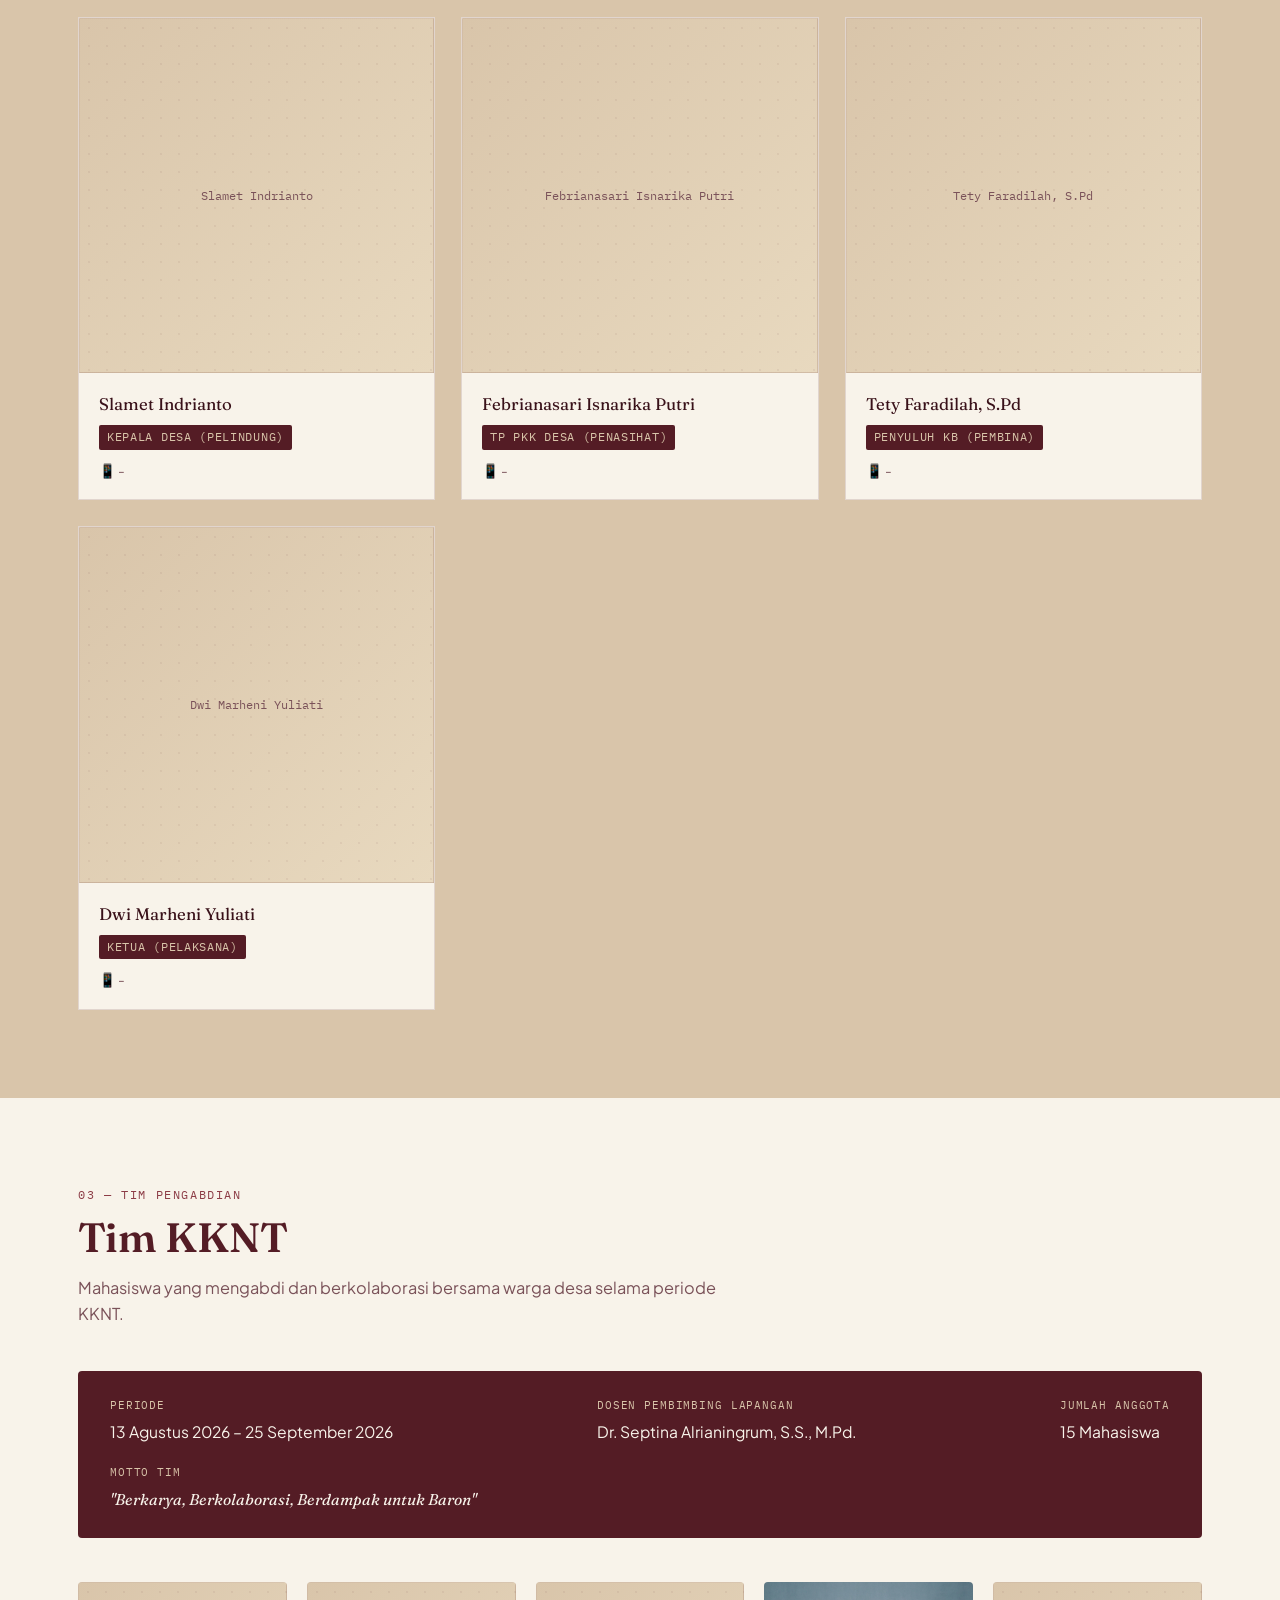
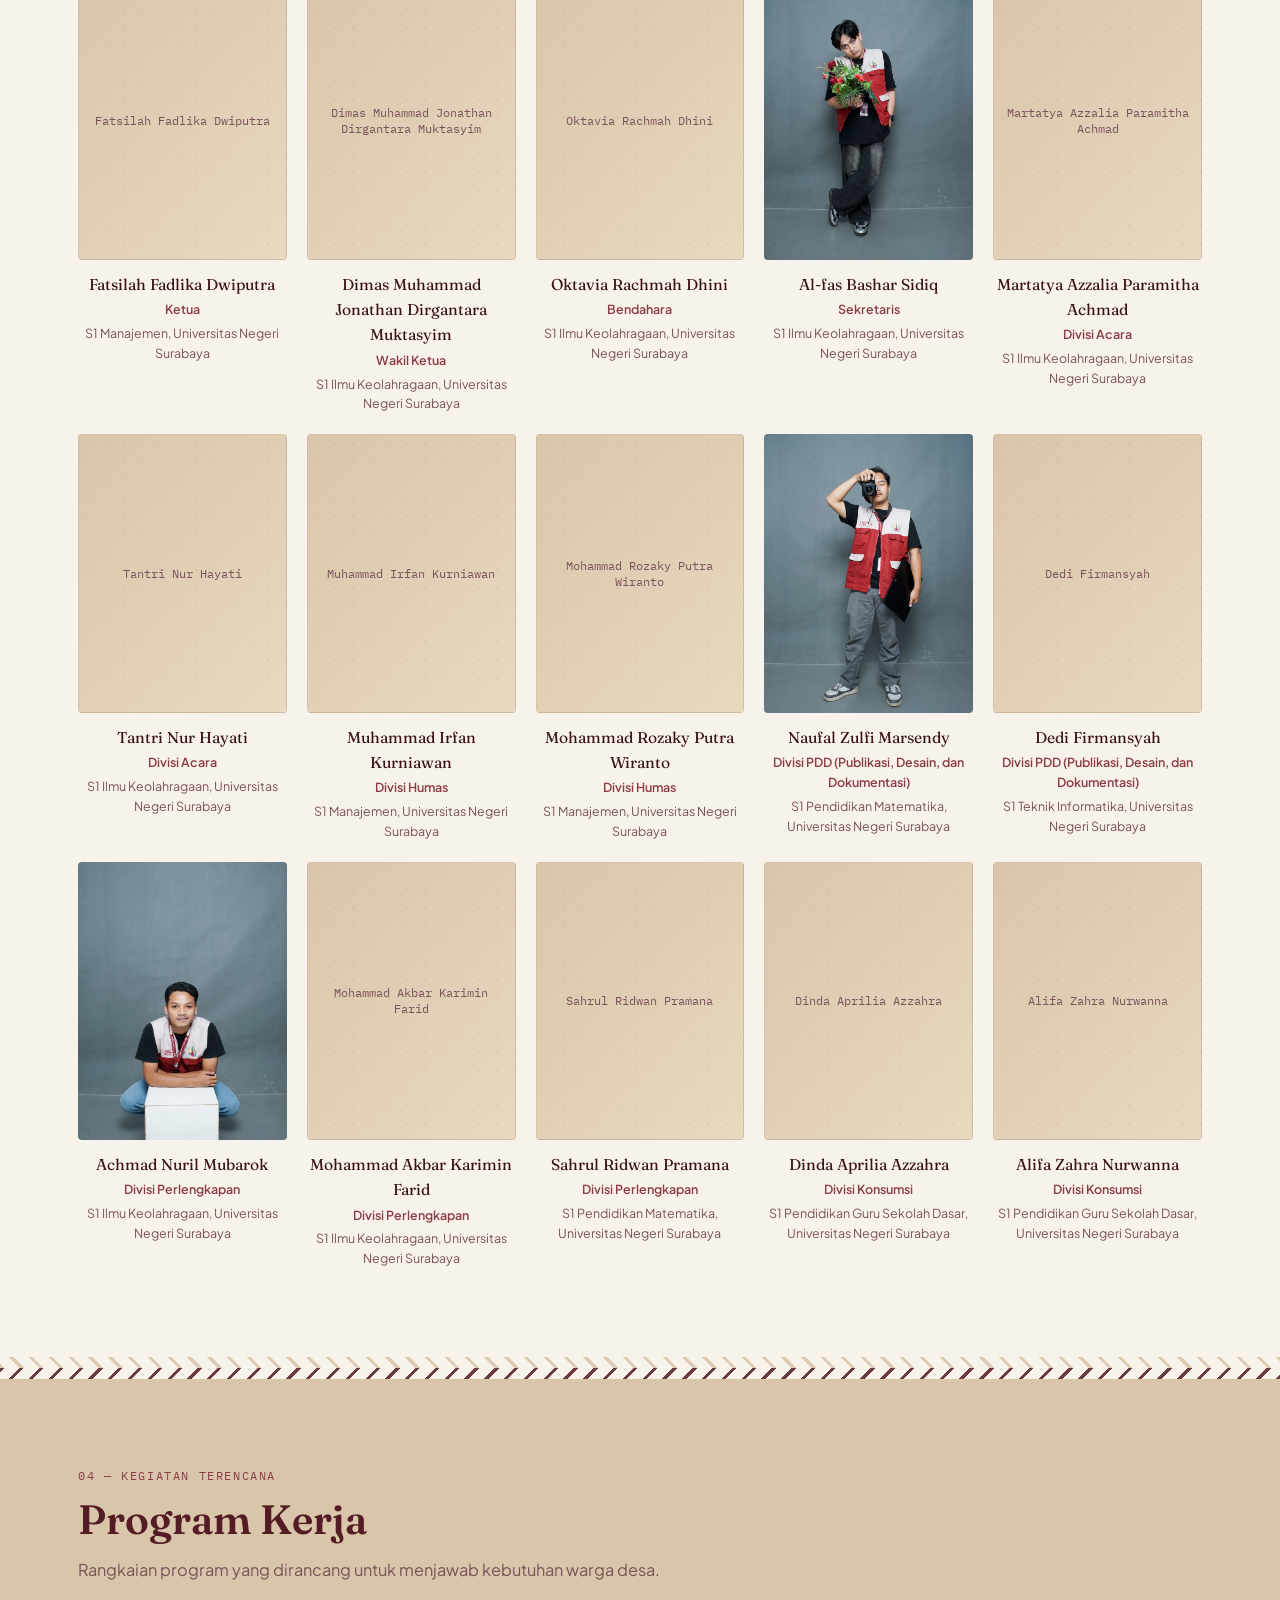
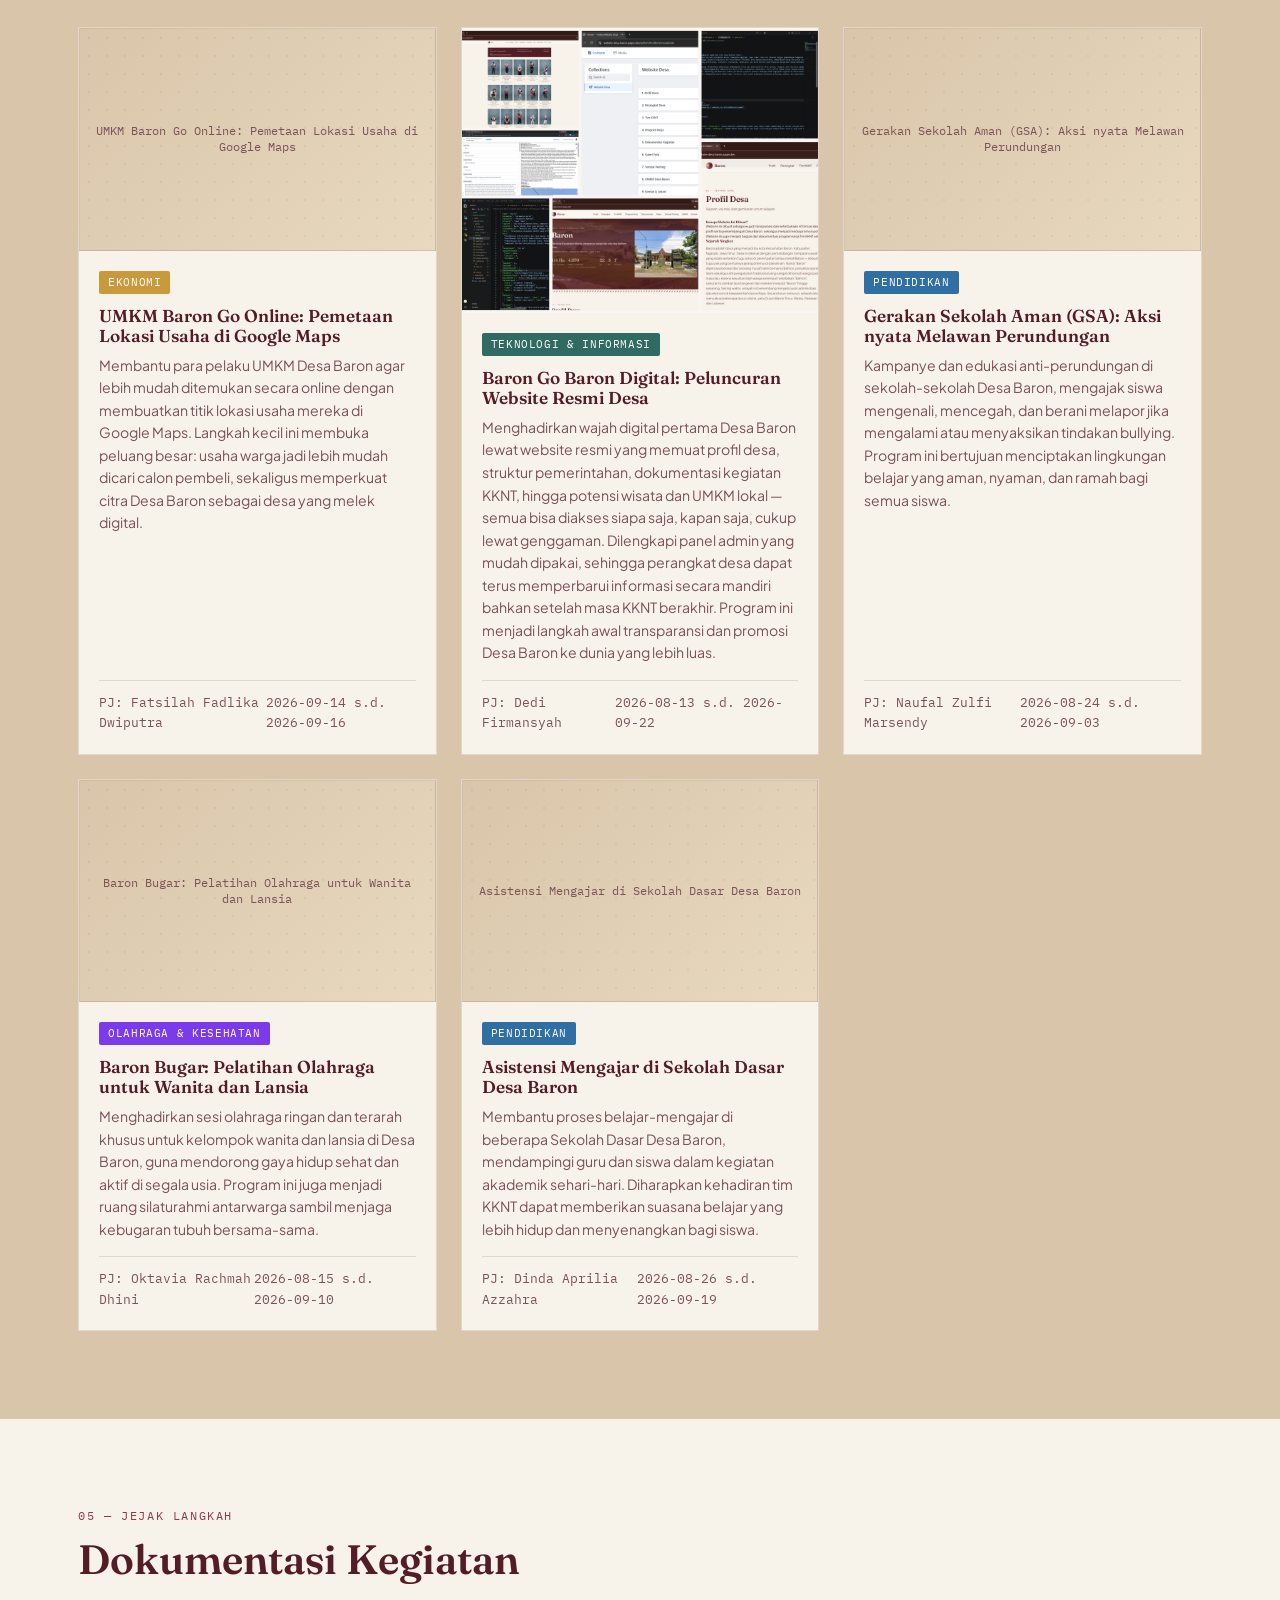
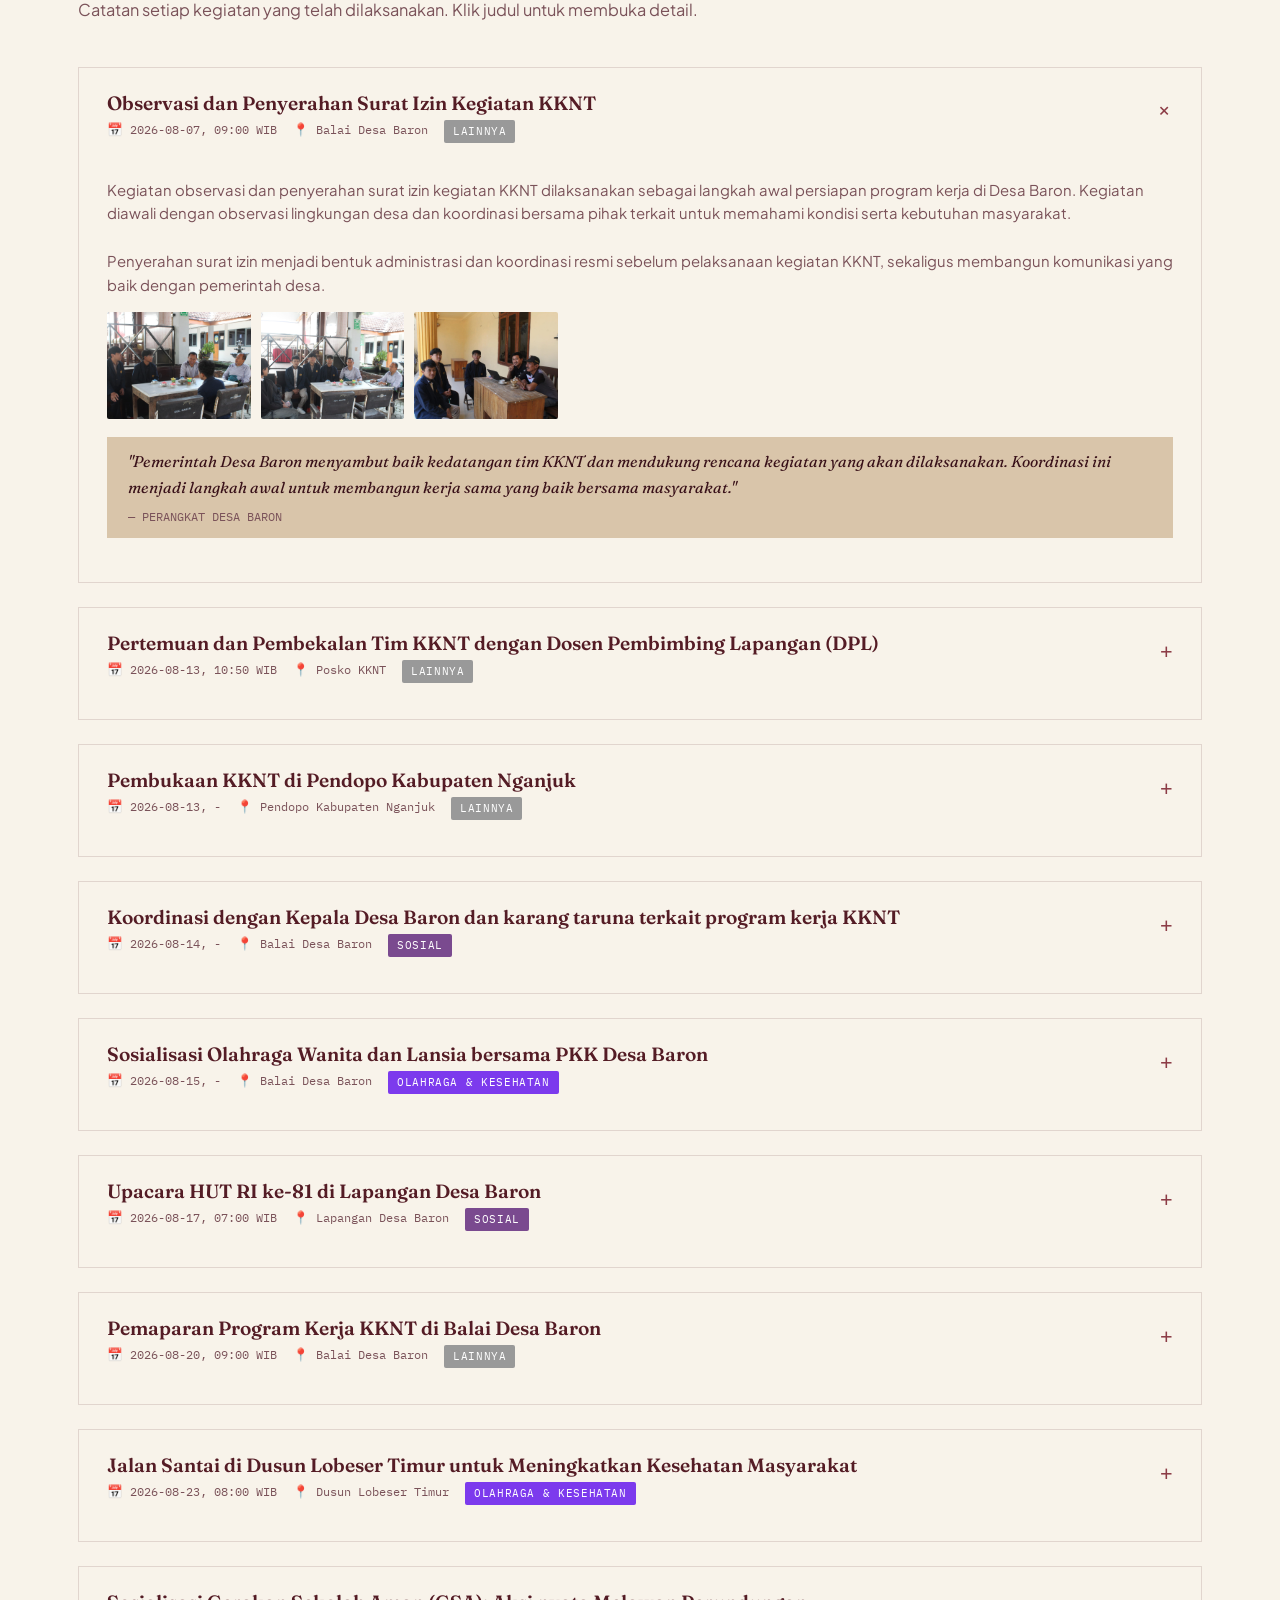
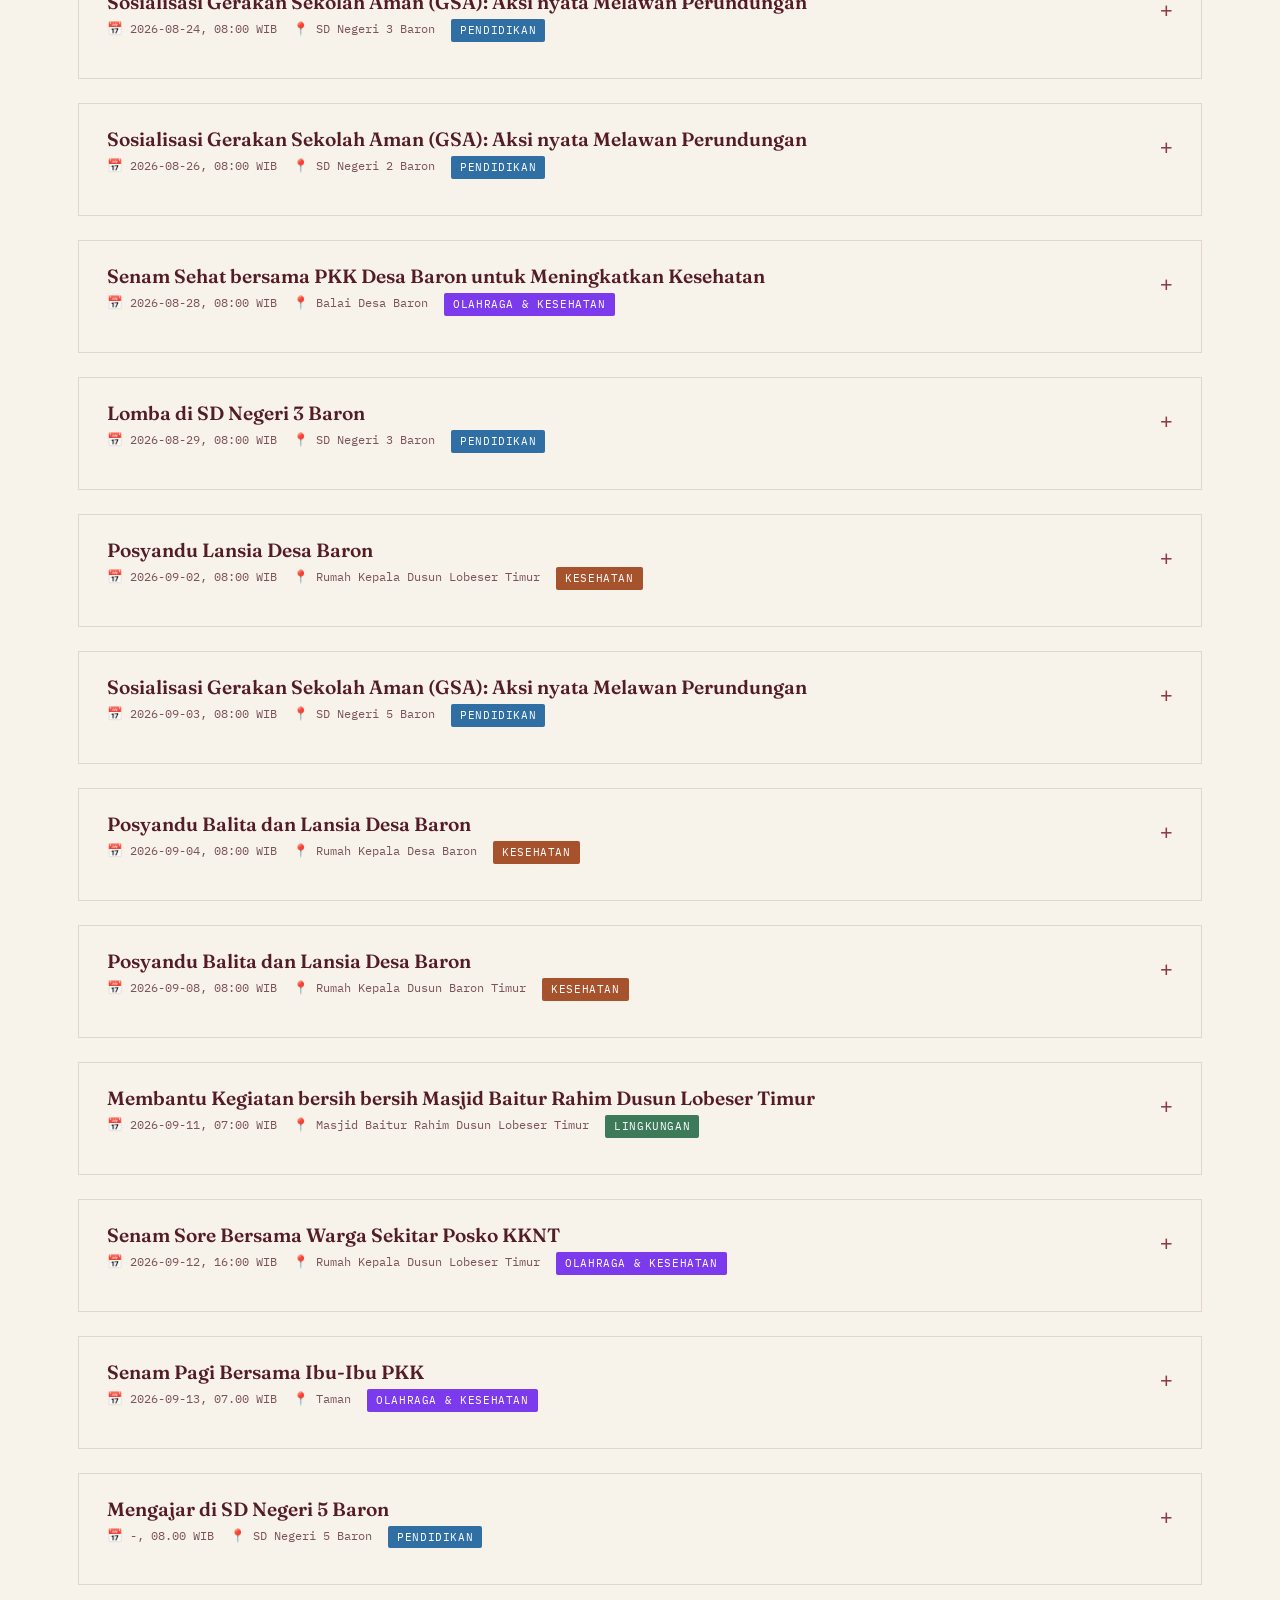
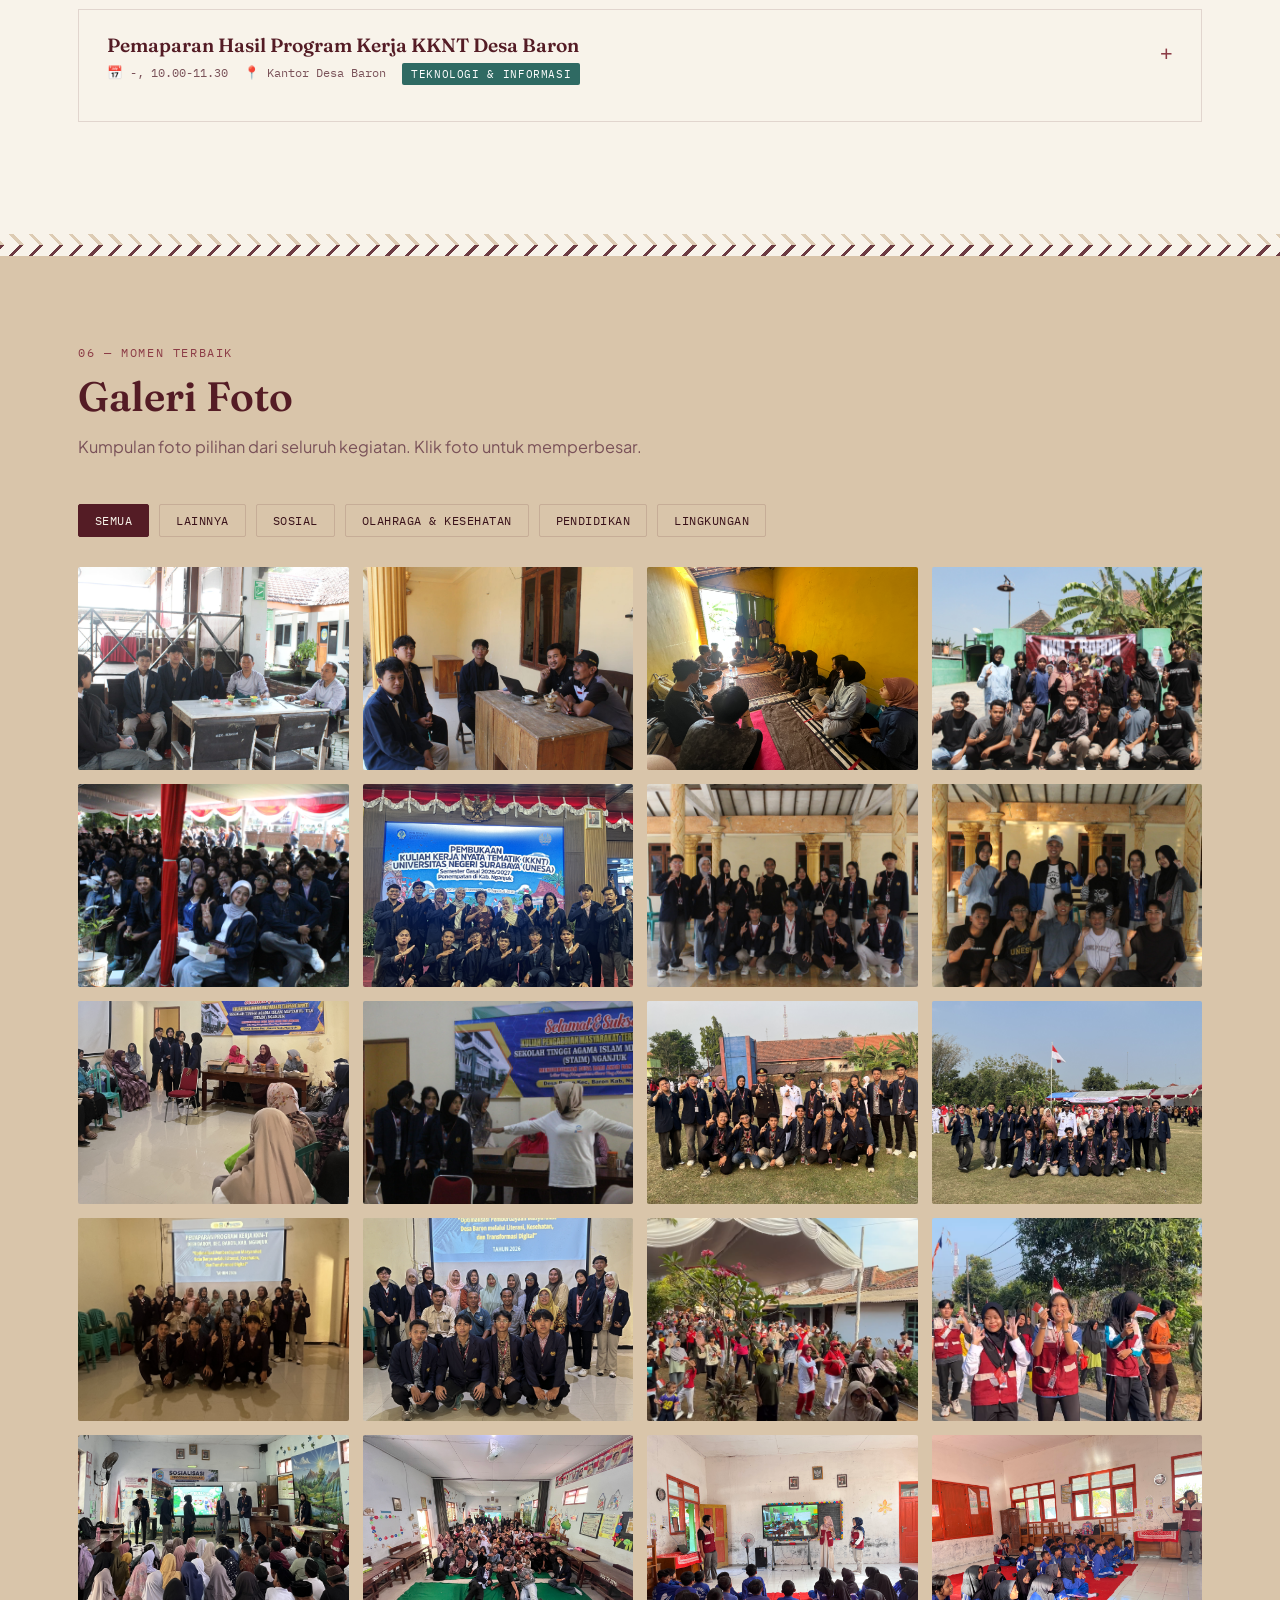
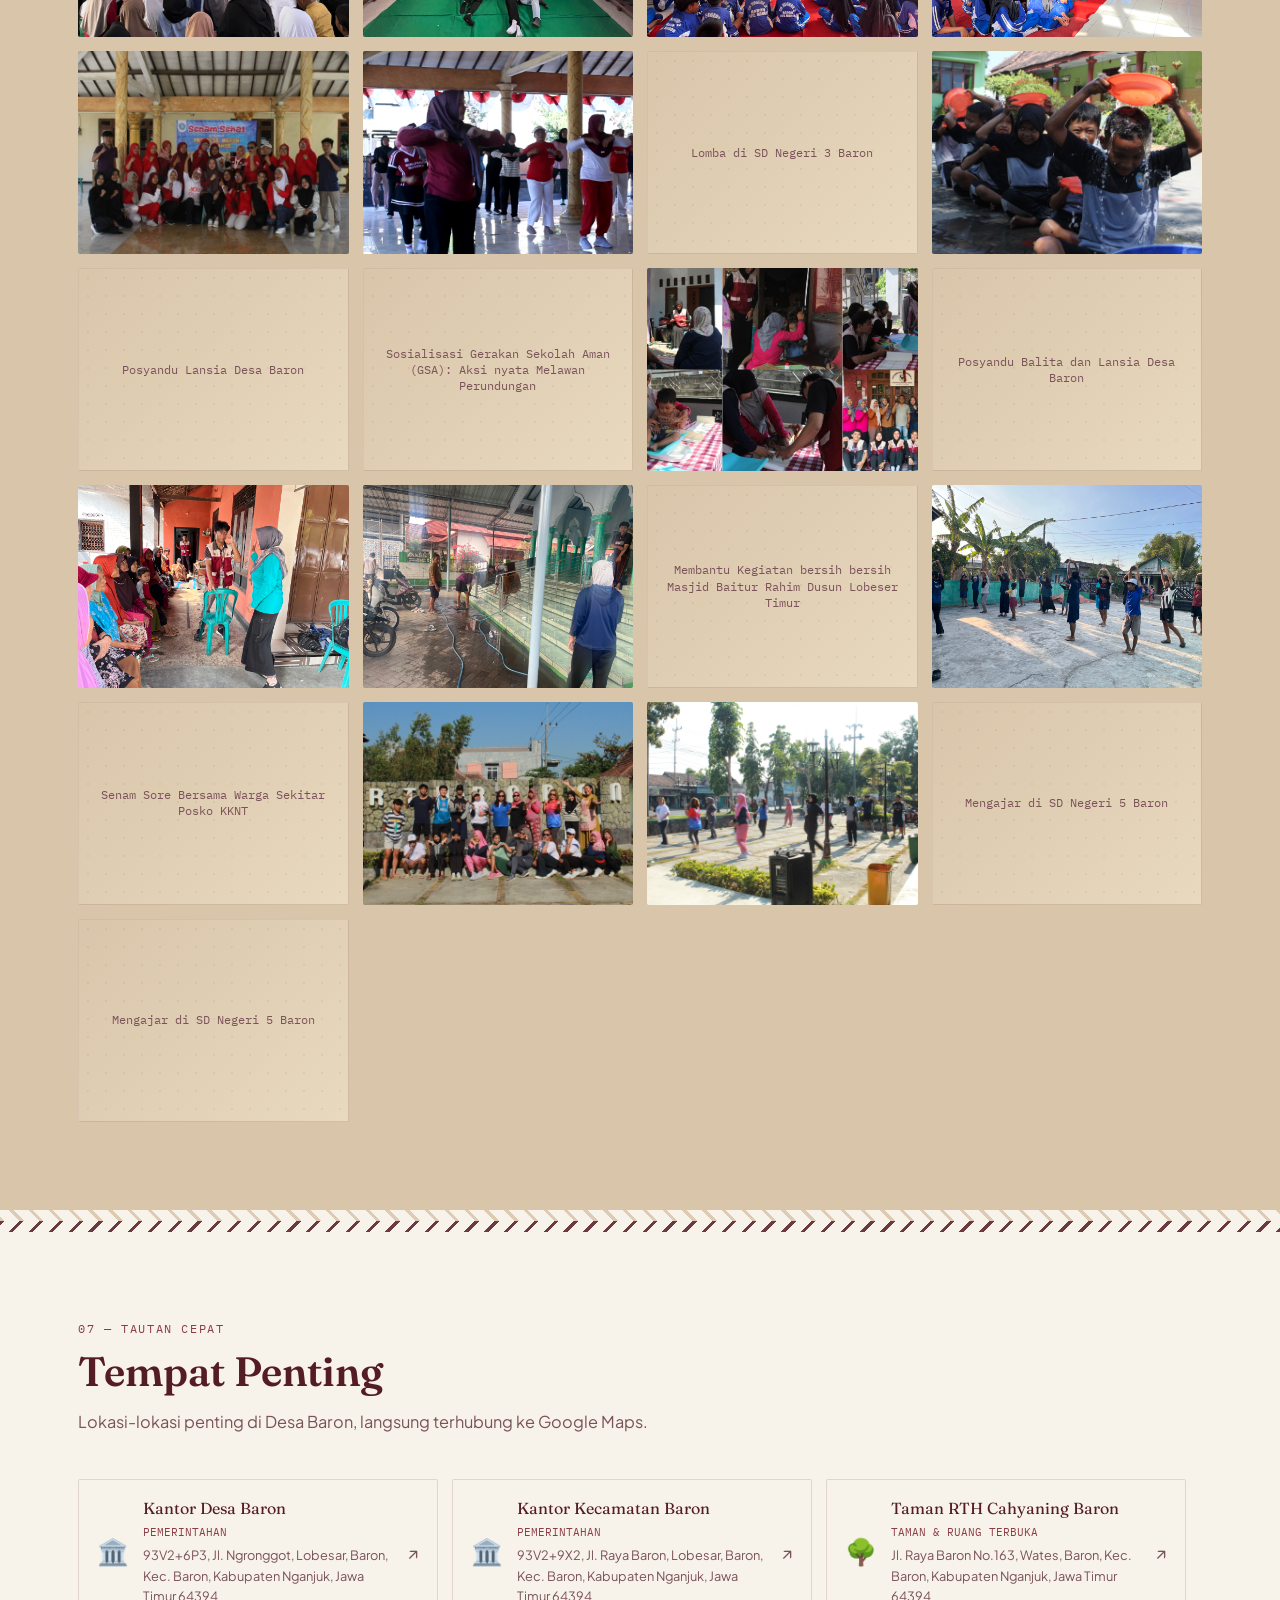
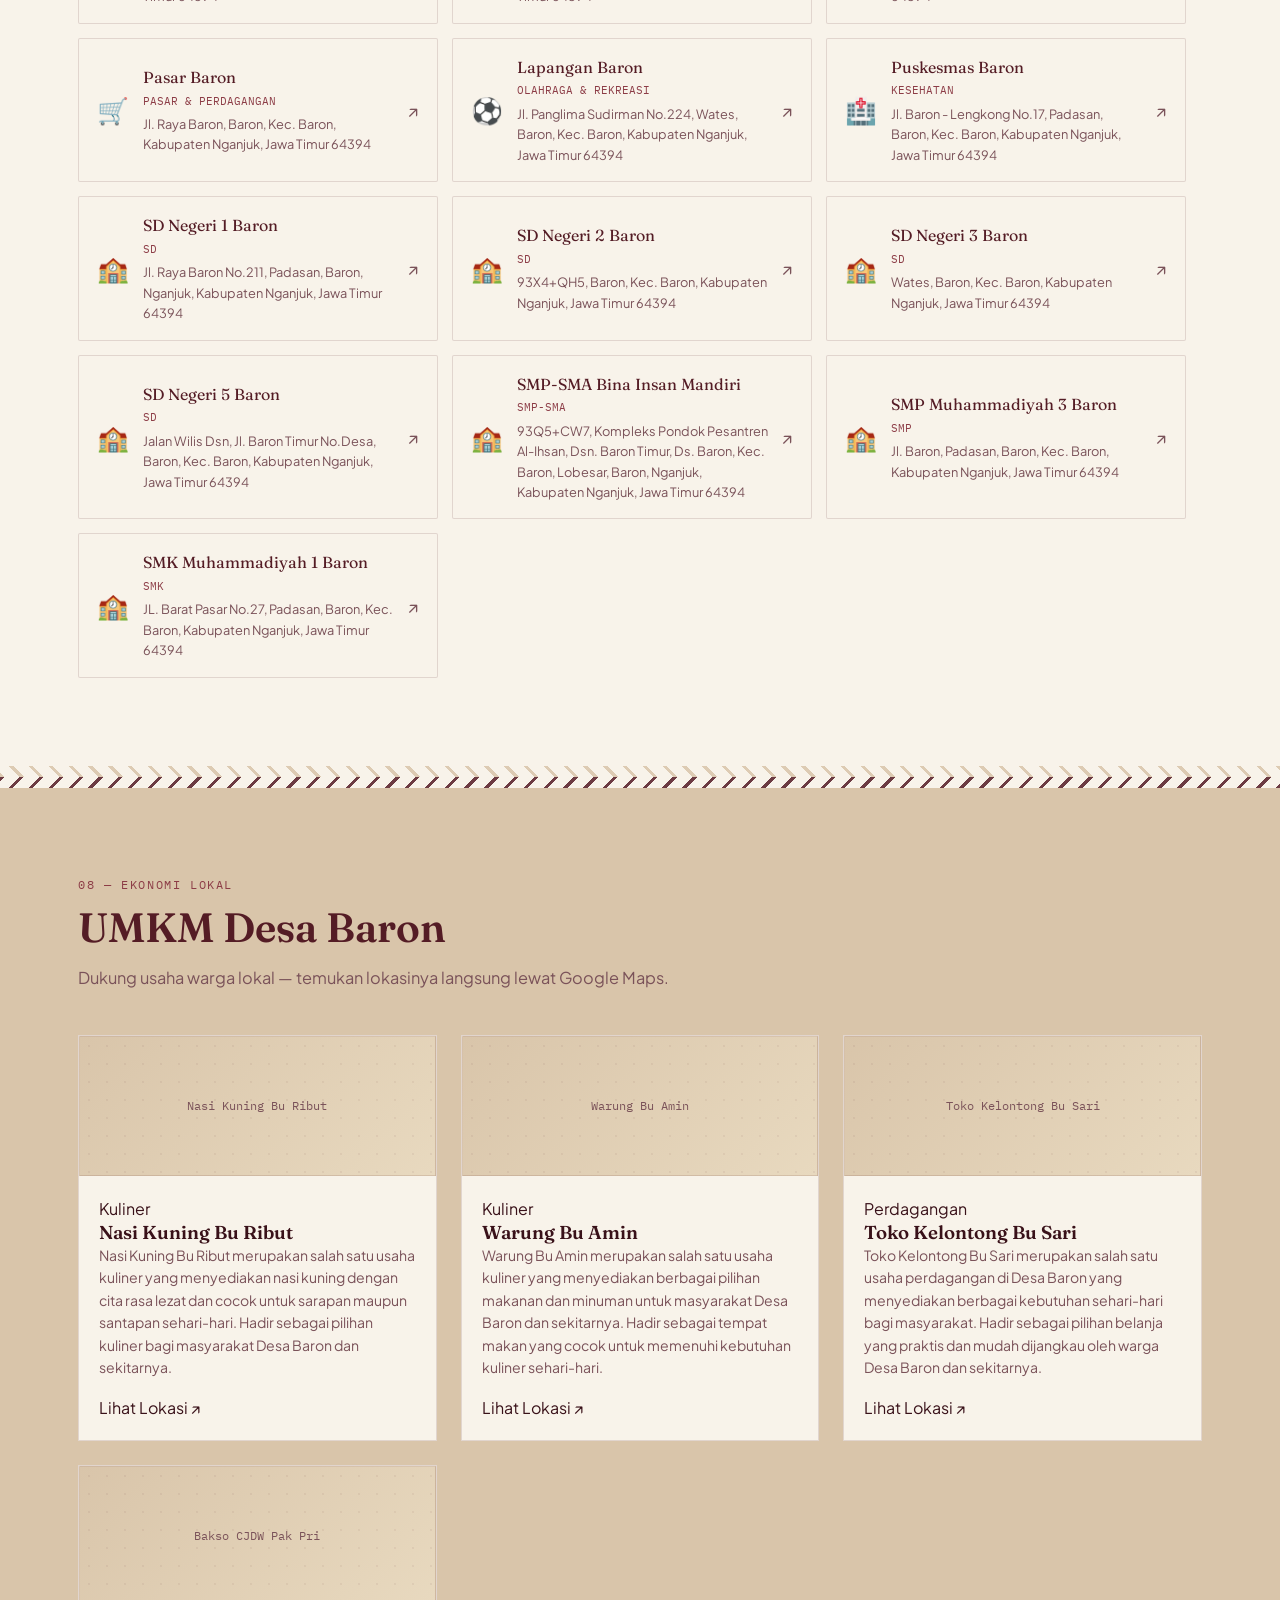
==== commit 01c17dd1: "Perbaikan" ====
--- a/website-desa/index.html
+++ b/website-desa/index.html
@@ -69,23 +69,25 @@
     <h2 class="judul-section">Profil Desa</h2>
     <p class="subjudul-section">Sejarah, visi misi, dan gambaran umum wilayah.</p>
 
+<div class="profil-grid">
+  <div class="profil-sejarah">
+    <h3 style="margin-bottom:14px; color:var(--hijau-tua); font-size:1.2rem;">Sejarah Singkat</h3>
+    <p id="teks-sejarah"></p>
+
     <div class="alasan-website">
       <h4>Kenapa Website Ini Dibuat?</h4>
       <p id="teks-alasan-website"></p>
     </div>
-
-    <div class="profil-grid">
-      <div class="profil-sejarah">
-        <h3 style="margin-bottom:14px; color:var(--hijau-tua); font-size:1.2rem;">Sejarah Singkat</h3>
-        <p id="teks-sejarah"></p>
-      </div>
-      <div class="visi-misi">
-        <h4>Visi</h4>
-        <p id="teks-visi"></p>
-        <h4>Misi</h4>
-        <ul id="list-misi"></ul>
-      </div>
-    </div>
+  </div>
+
+  <div class="visi-misi">
+    <h4>Visi</h4>
+    <p id="teks-visi"></p>
+
+    <h4>Misi</h4>
+    <ol id="list-misi"></ol>
+  </div>
+</div>
 
     <div class="batas-map-grid">
       <div>
--- a/website-desa/css/style.css
+++ b/website-desa/css/style.css
@@ -212,14 +212,75 @@
 /* ==========================================================================
    PROFIL — sejarah, visi misi, batas wilayah, potensi
    ========================================================================== */
-.profil-grid { display: grid; grid-template-columns: 1.1fr 0.9fr; gap: 56px; margin-bottom: 60px; }
-.profil-sejarah p { color: var(--coklat-muda); margin-bottom: 14px; white-space: pre-line; }
-.visi-misi { background: var(--krem-anyaman); border-radius: var(--radius); padding: 28px; }
-.visi-misi h4 { color: var(--hijau-tua); font-size: 1rem; margin-bottom: 8px; }
-.visi-misi p { color: var(--coklat-muda); margin-bottom: 18px; }
-.visi-misi ul { list-style: none; }
-.visi-misi li { padding-left: 22px; position: relative; margin-bottom: 10px; color: var(--coklat-tanah); font-size: 0.94rem; }
-.visi-misi li::before { content: "—"; position: absolute; left: 0; color: var(--emas-panen); }
+.profil-grid {
+  display: grid;
+  grid-template-columns: 1.15fr 0.85fr;
+  gap: 56px;
+  margin-bottom: 60px;
+  align-items: start;
+}
+
+.profil-sejarah > p {
+  color: var(--coklat-muda);
+  margin-bottom: 0;
+  white-space: pre-line;
+}
+
+.alasan-website {
+  margin-top: 32px;
+}
+
+.alasan-website h4 {
+  color: var(--hijau-tua);
+  font-size: 1rem;
+  margin-bottom: 10px;
+}
+
+.alasan-website p {
+  color: var(--coklat-muda);
+  line-height: 1.7;
+  margin: 0;
+  white-space: pre-line;
+}
+
+.visi-misi {
+  background: var(--krem-anyaman);
+  border-radius: var(--radius);
+  padding: 28px;
+}
+
+.visi-misi h4 {
+  color: var(--hijau-tua);
+  font-size: 1rem;
+  margin-bottom: 10px;
+  padding-bottom: 10px;
+  border-bottom: 1px solid var(--garis);
+}
+
+.visi-misi p {
+  color: var(--coklat-muda);
+  margin-bottom: 28px;
+  line-height: 1.7;
+}
+
+.visi-misi ol {
+  margin-top: 0;
+  margin-bottom: 0;
+  padding-left: 24px;
+}
+
+.visi-misi li {
+  margin-bottom: 10px;
+  padding-left: 4px;
+  color: var(--coklat-tanah);
+  font-size: 0.94rem;
+  line-height: 1.6;
+}
+
+.visi-misi li::marker {
+  color: var(--emas-panen);
+  font-weight: 700;
+}
 
 .batas-map-grid { display: grid; grid-template-columns: 0.85fr 1.15fr; gap: 40px; margin-bottom: 60px; align-items: start; }
 .batas-wilayah { display: grid; grid-template-columns: 1fr 1fr; gap: 2px; border: 1px solid var(--garis); }
@@ -236,8 +297,25 @@
 .potensi-item p { font-size: 0.88rem; color: var(--coklat-muda); }
 
 @media (max-width: 860px) {
-  .profil-grid, .batas-map-grid { grid-template-columns: 1fr; }
-  .potensi-grid { grid-template-columns: 1fr 1fr; }
+
+  .profil-grid,
+  .batas-map-grid {
+    grid-template-columns: 1fr;
+    gap: 36px;
+  }
+
+  .profil-grid {
+    margin-bottom: 48px;
+  }
+
+  .visi-misi {
+    padding: 24px;
+  }
+
+  .potensi-grid {
+    grid-template-columns: 1fr 1fr;
+  }
+
 }
 @media (max-width: 460px) {
   .potensi-grid { grid-template-columns: 1fr; }
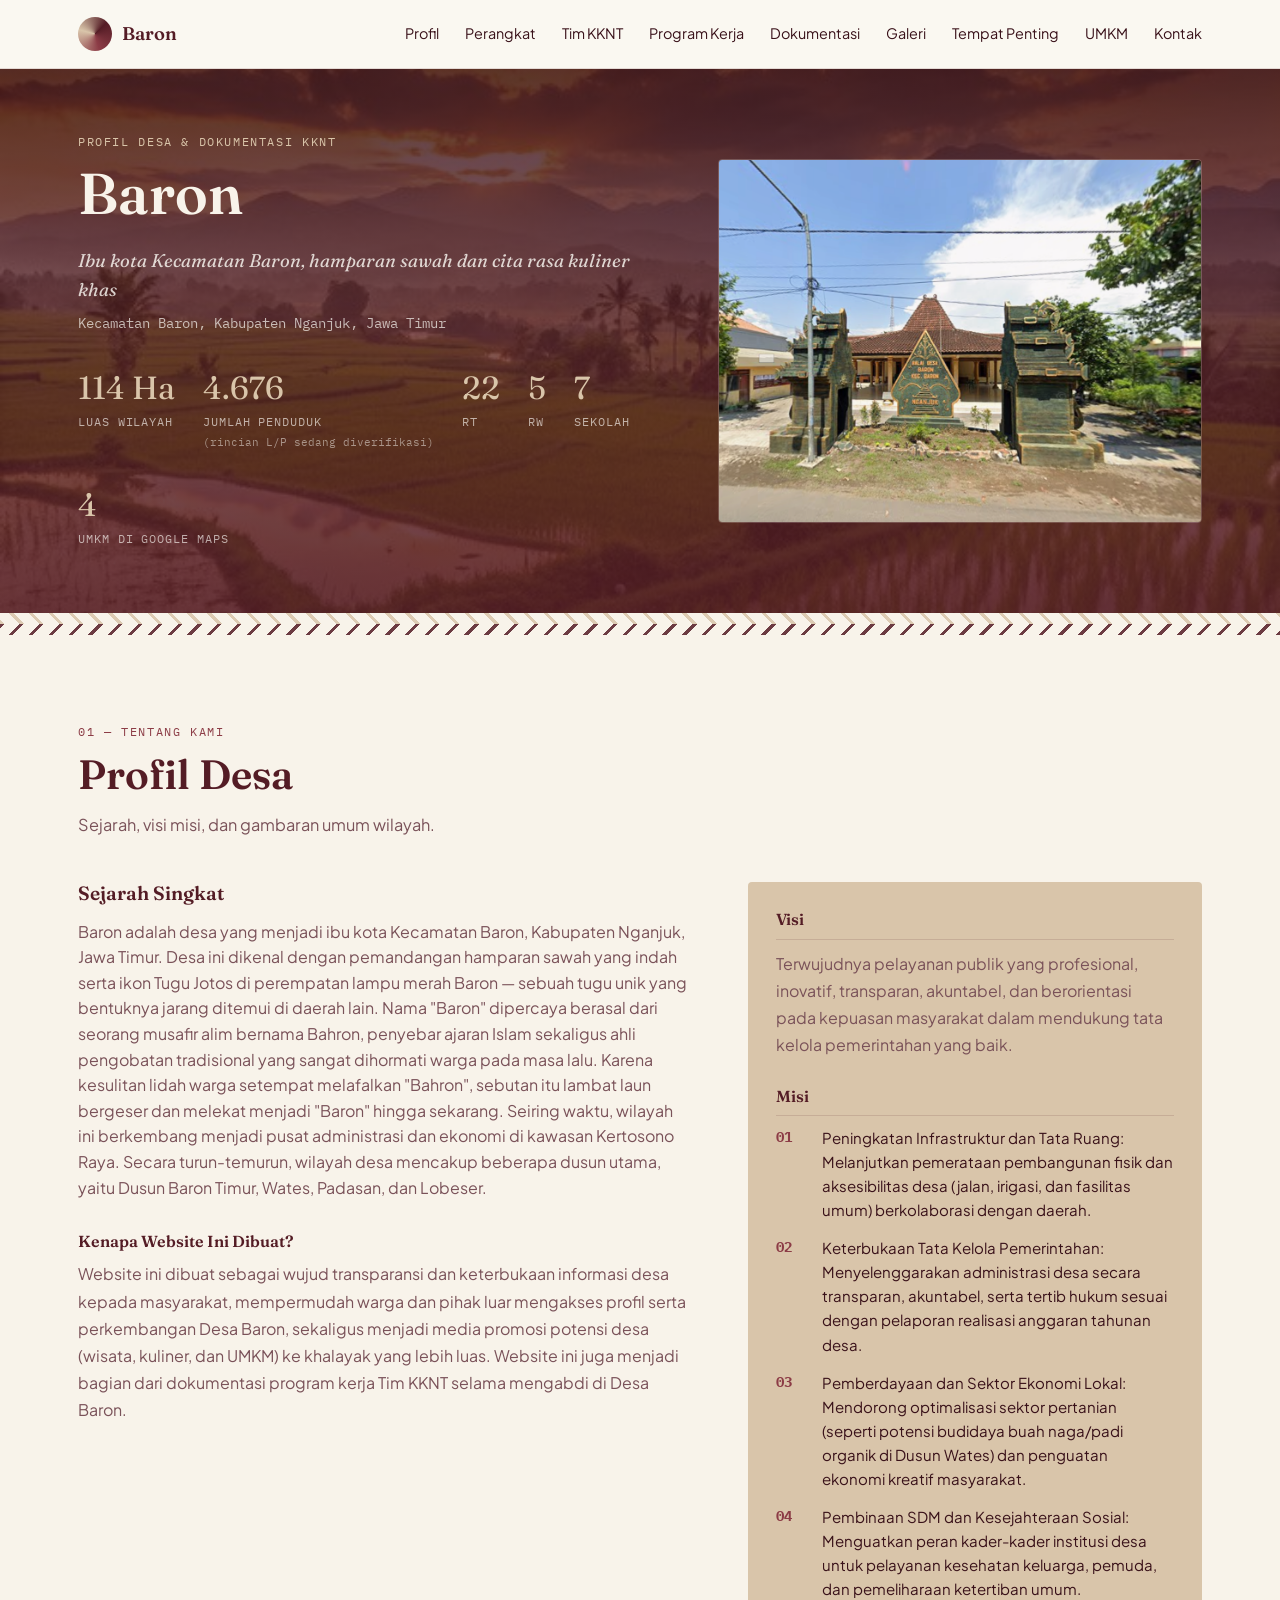
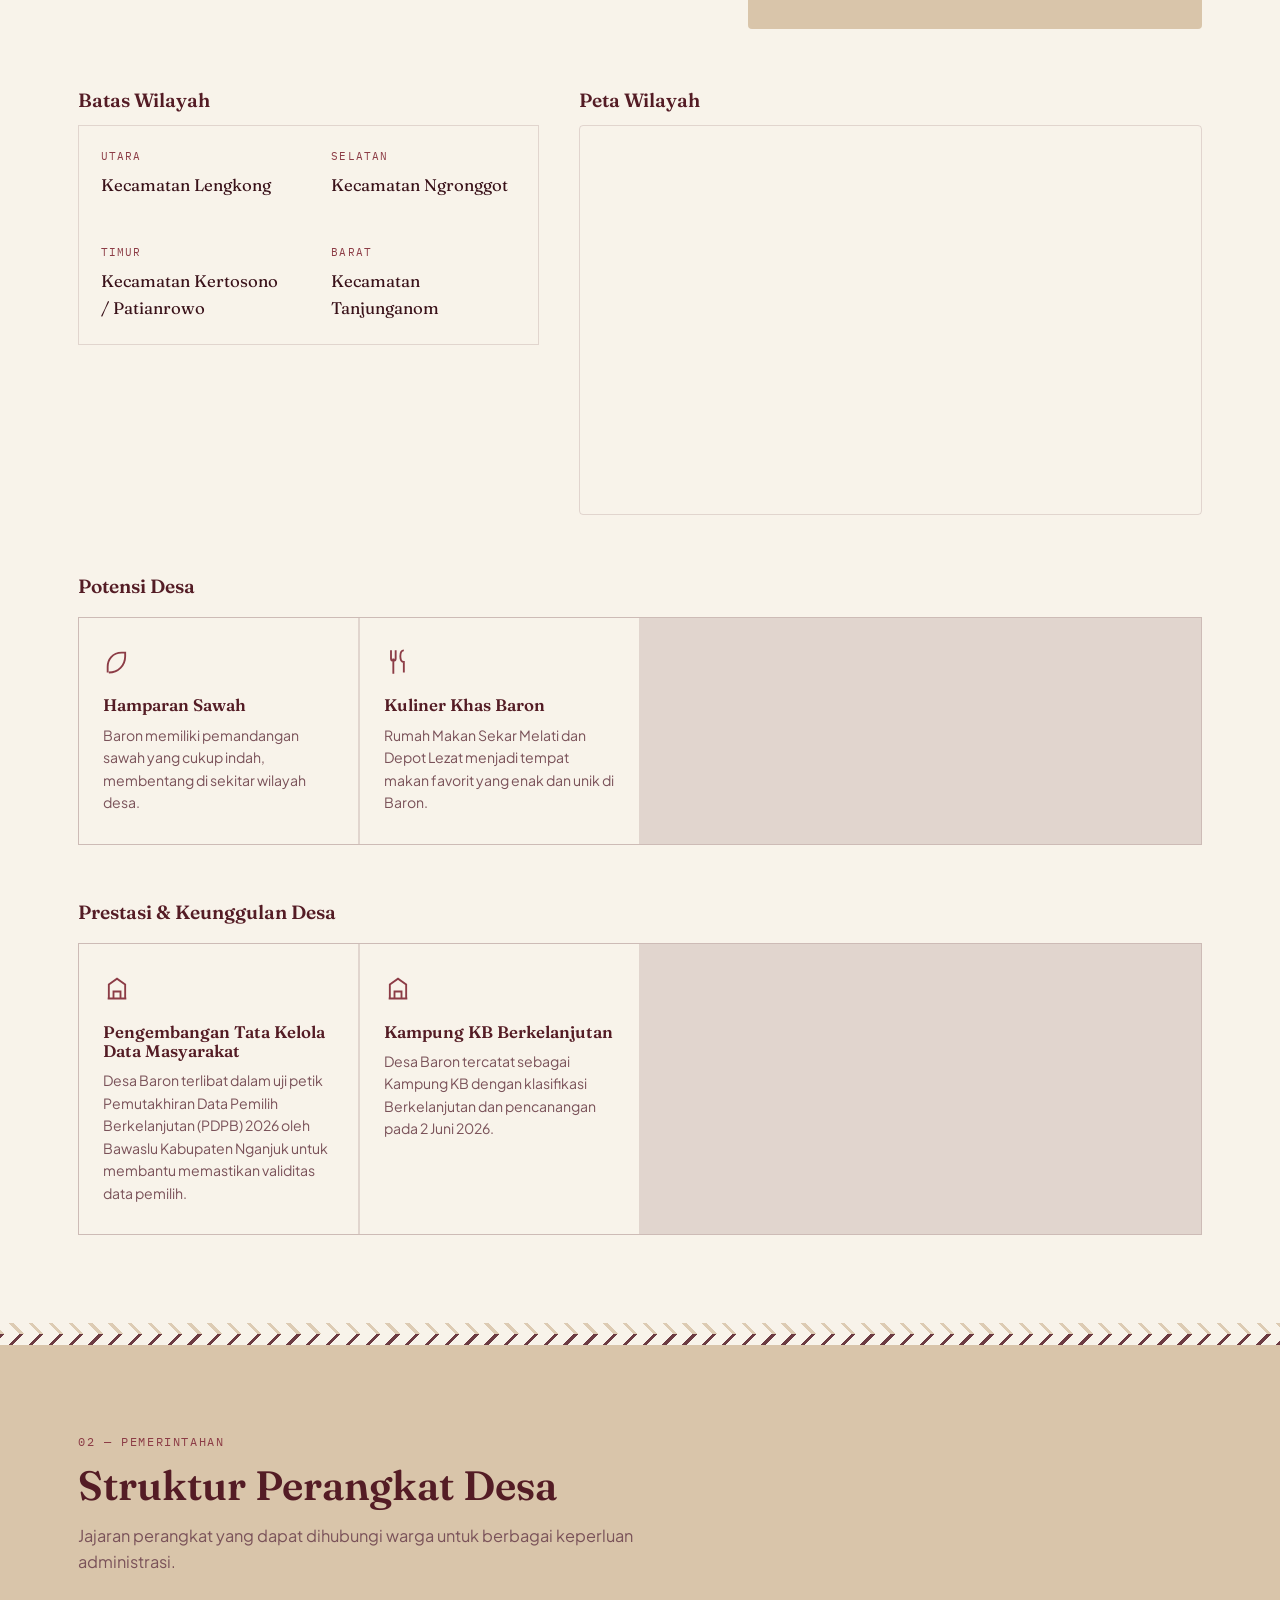
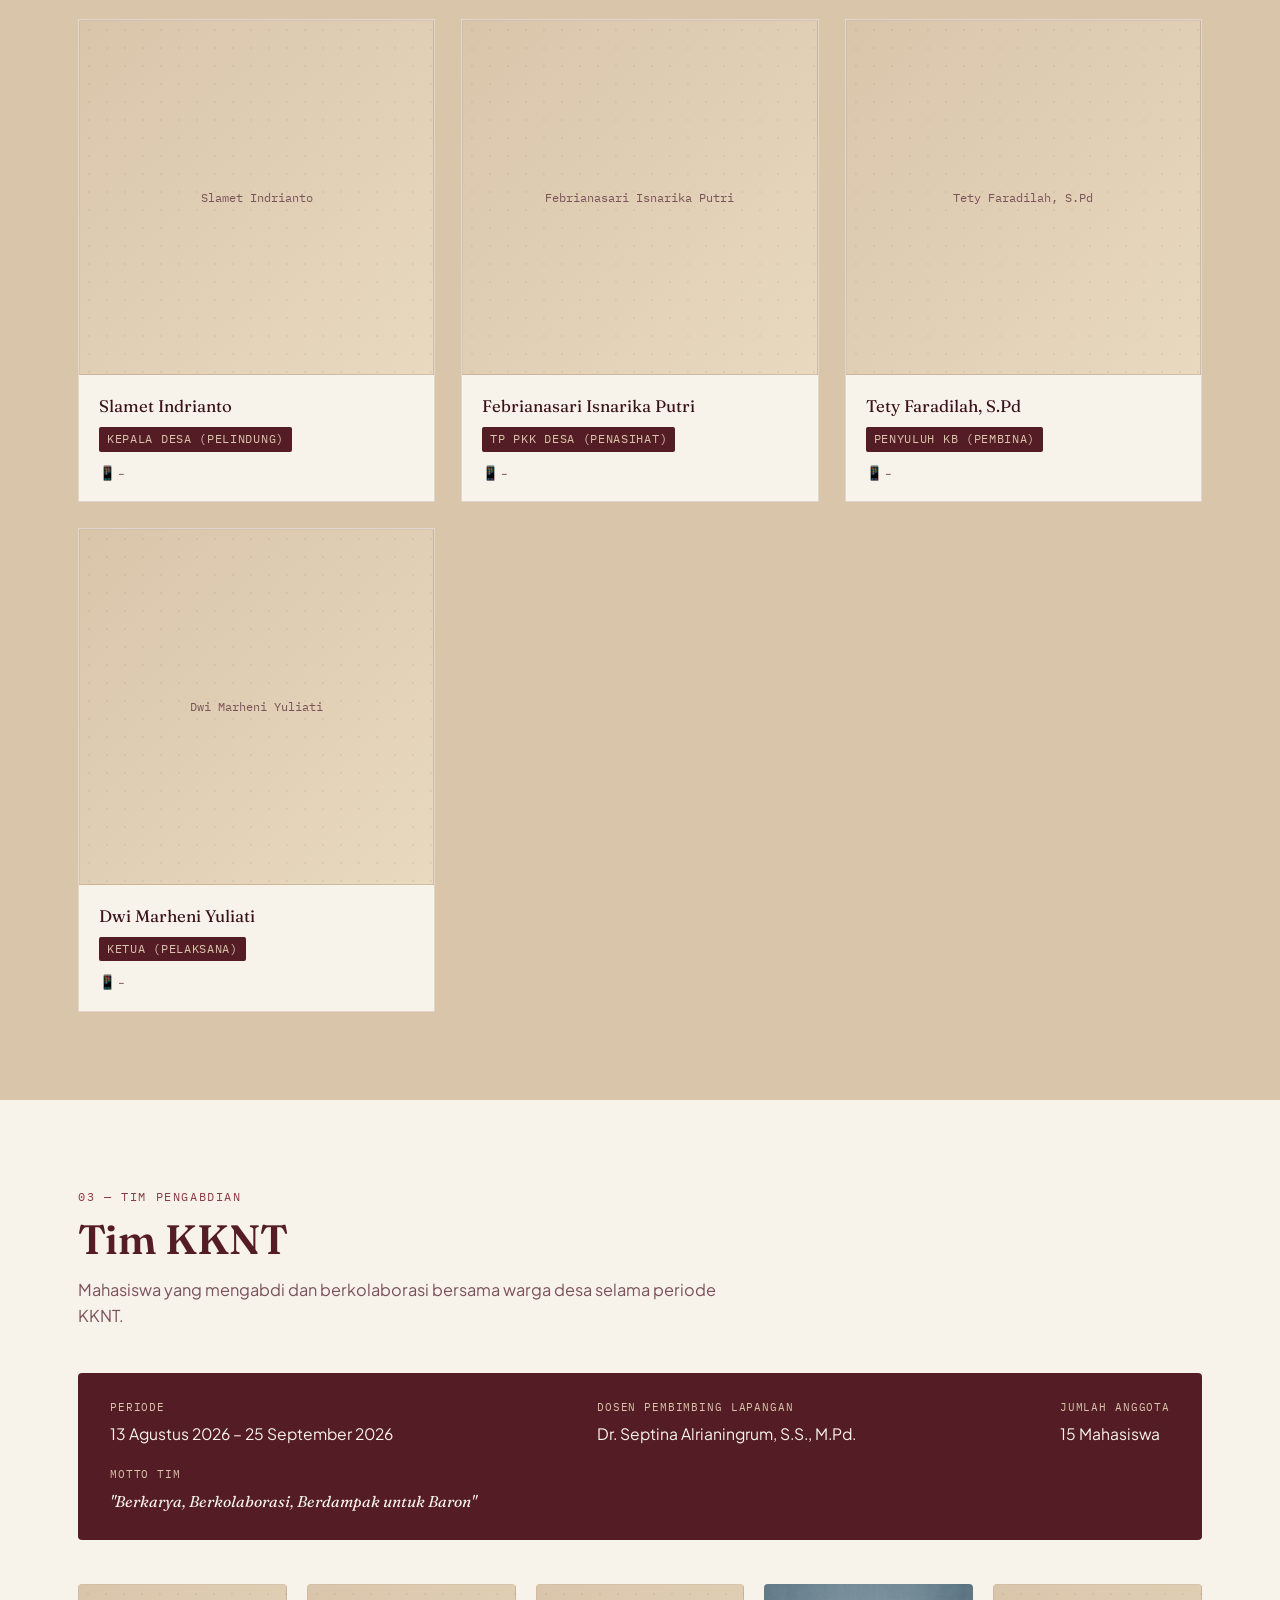
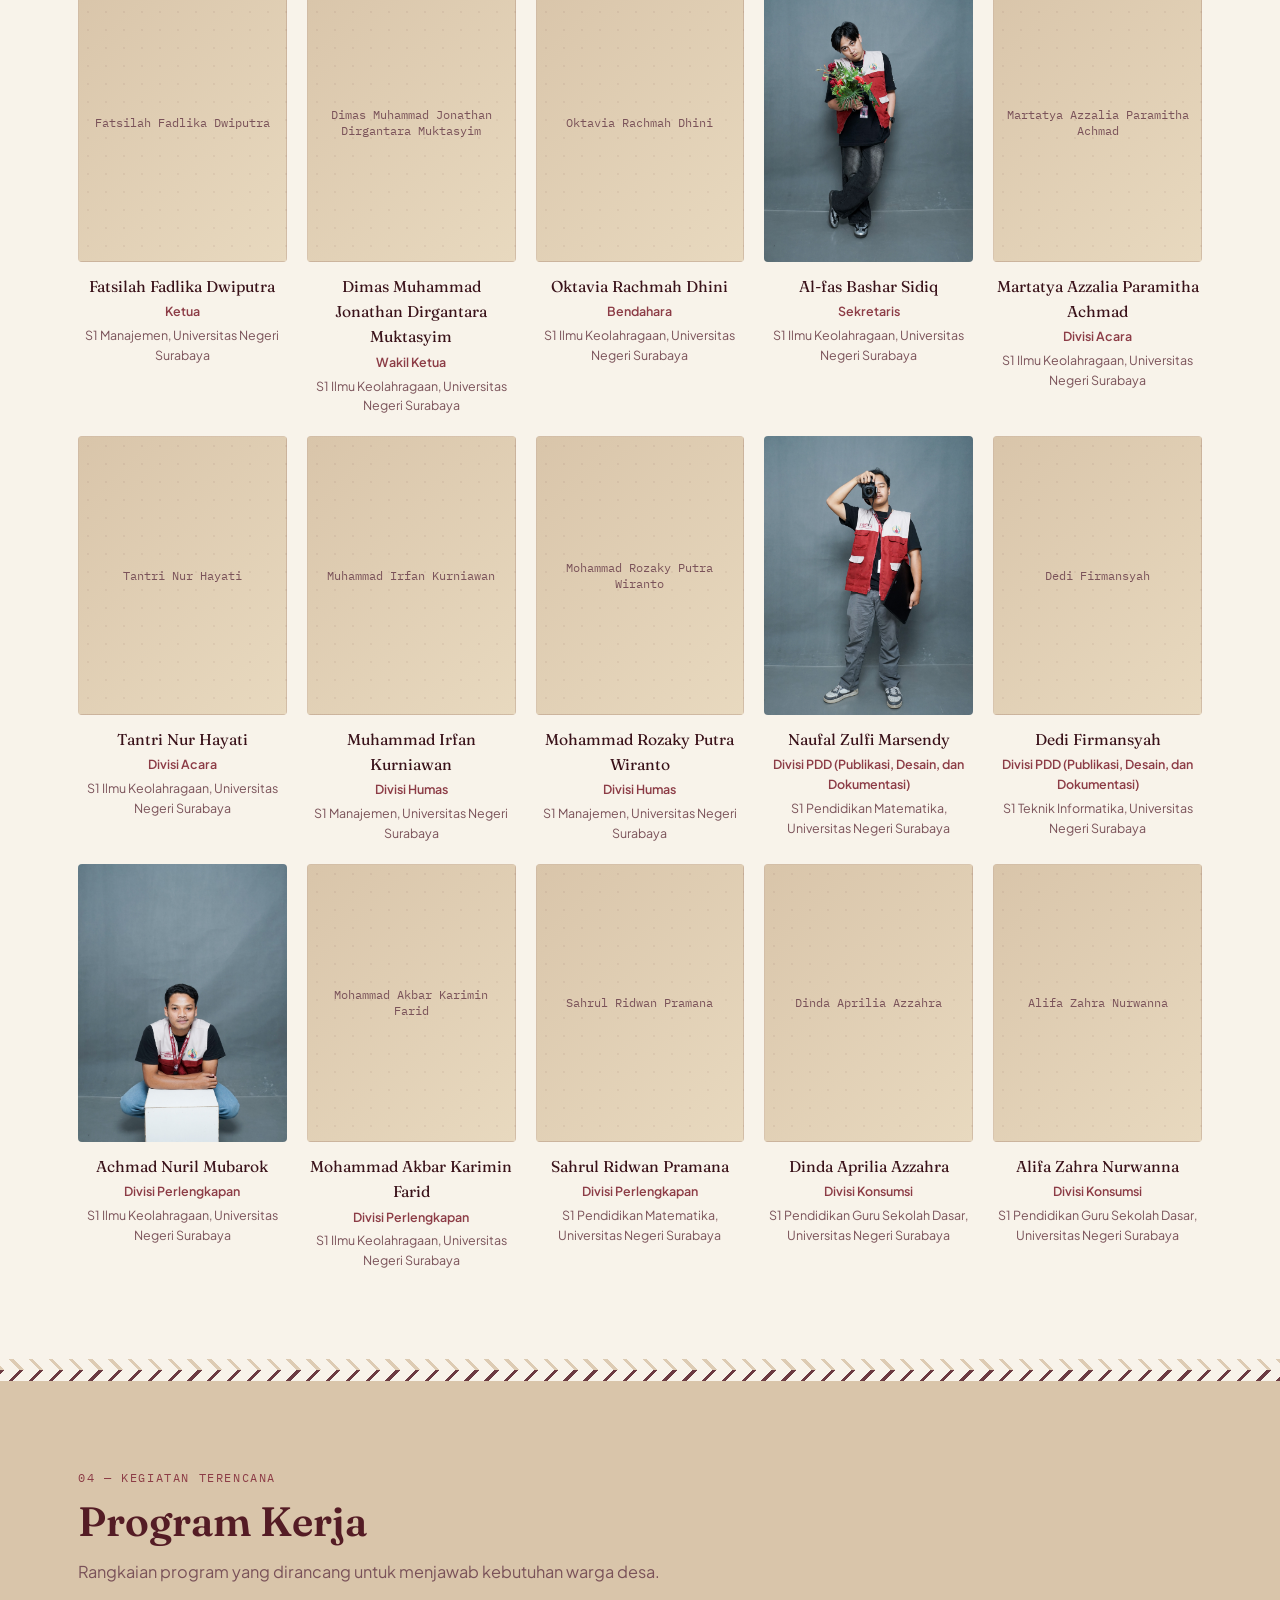
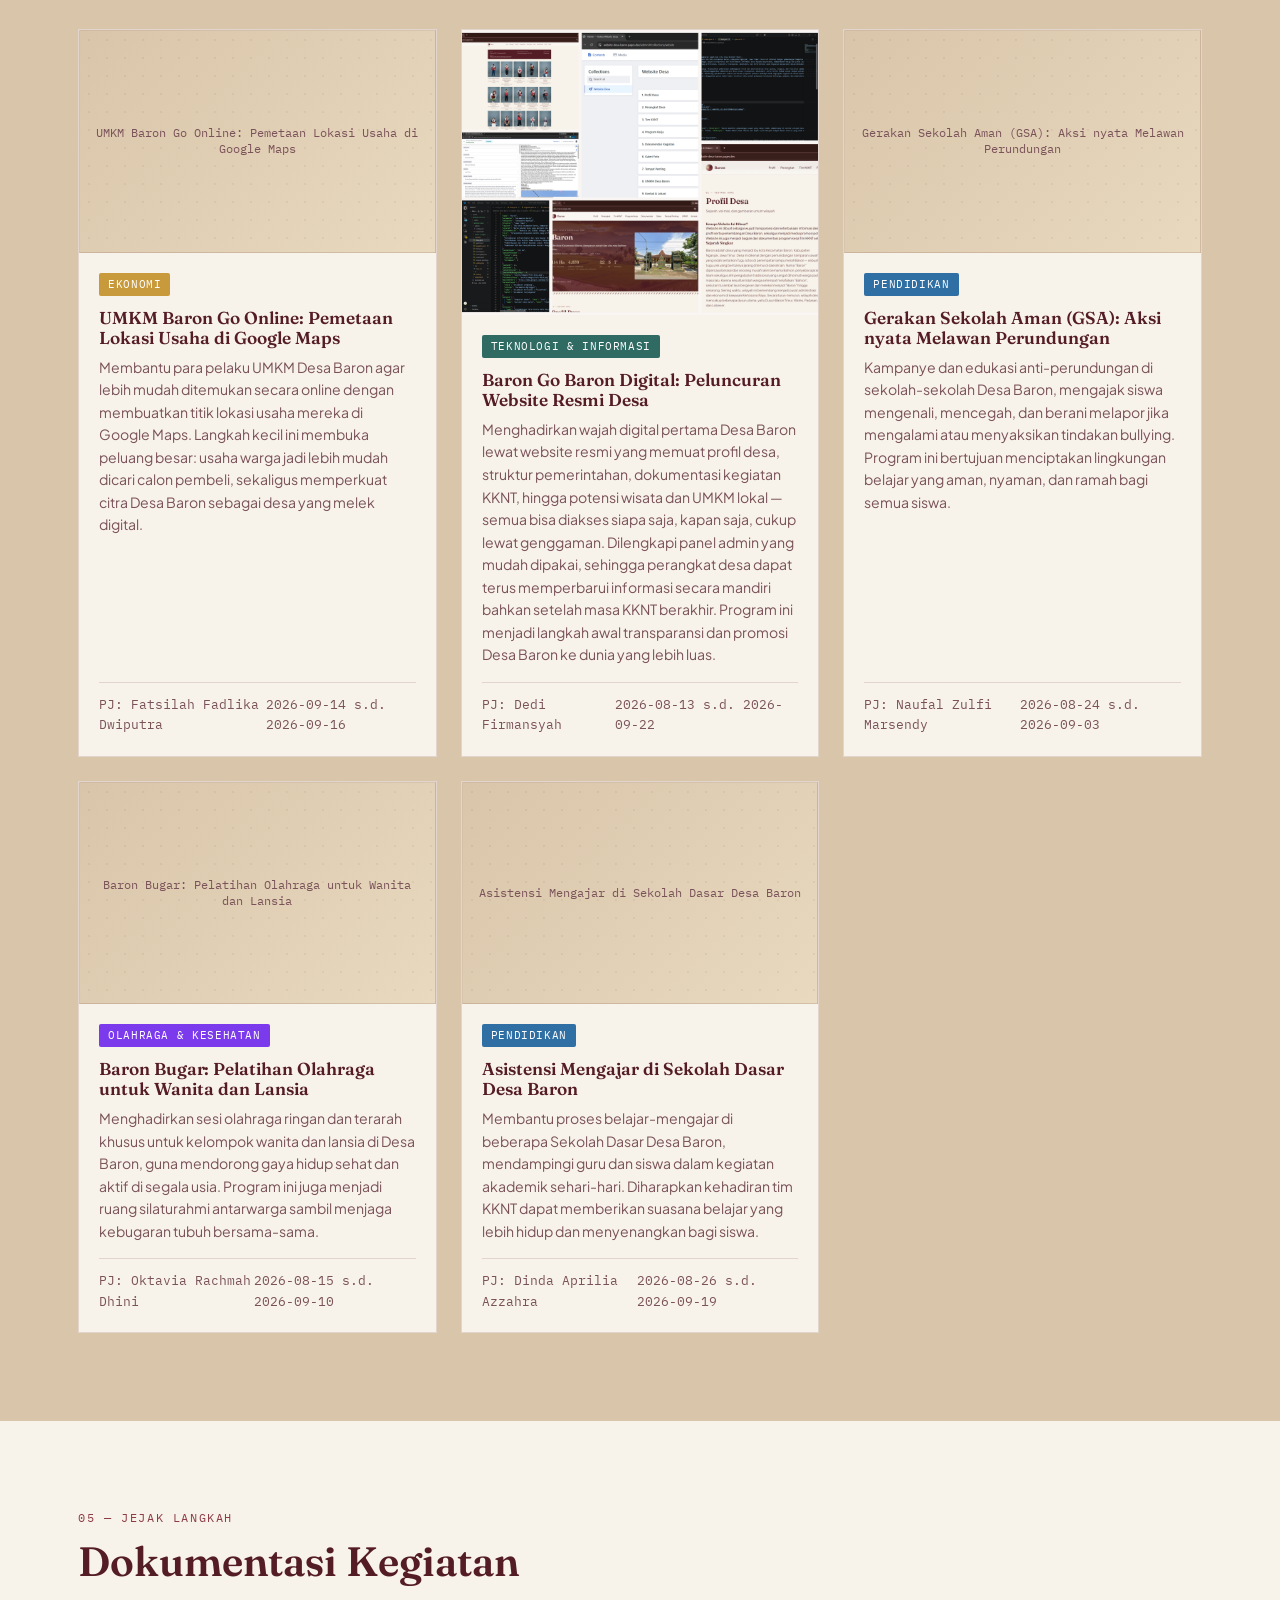
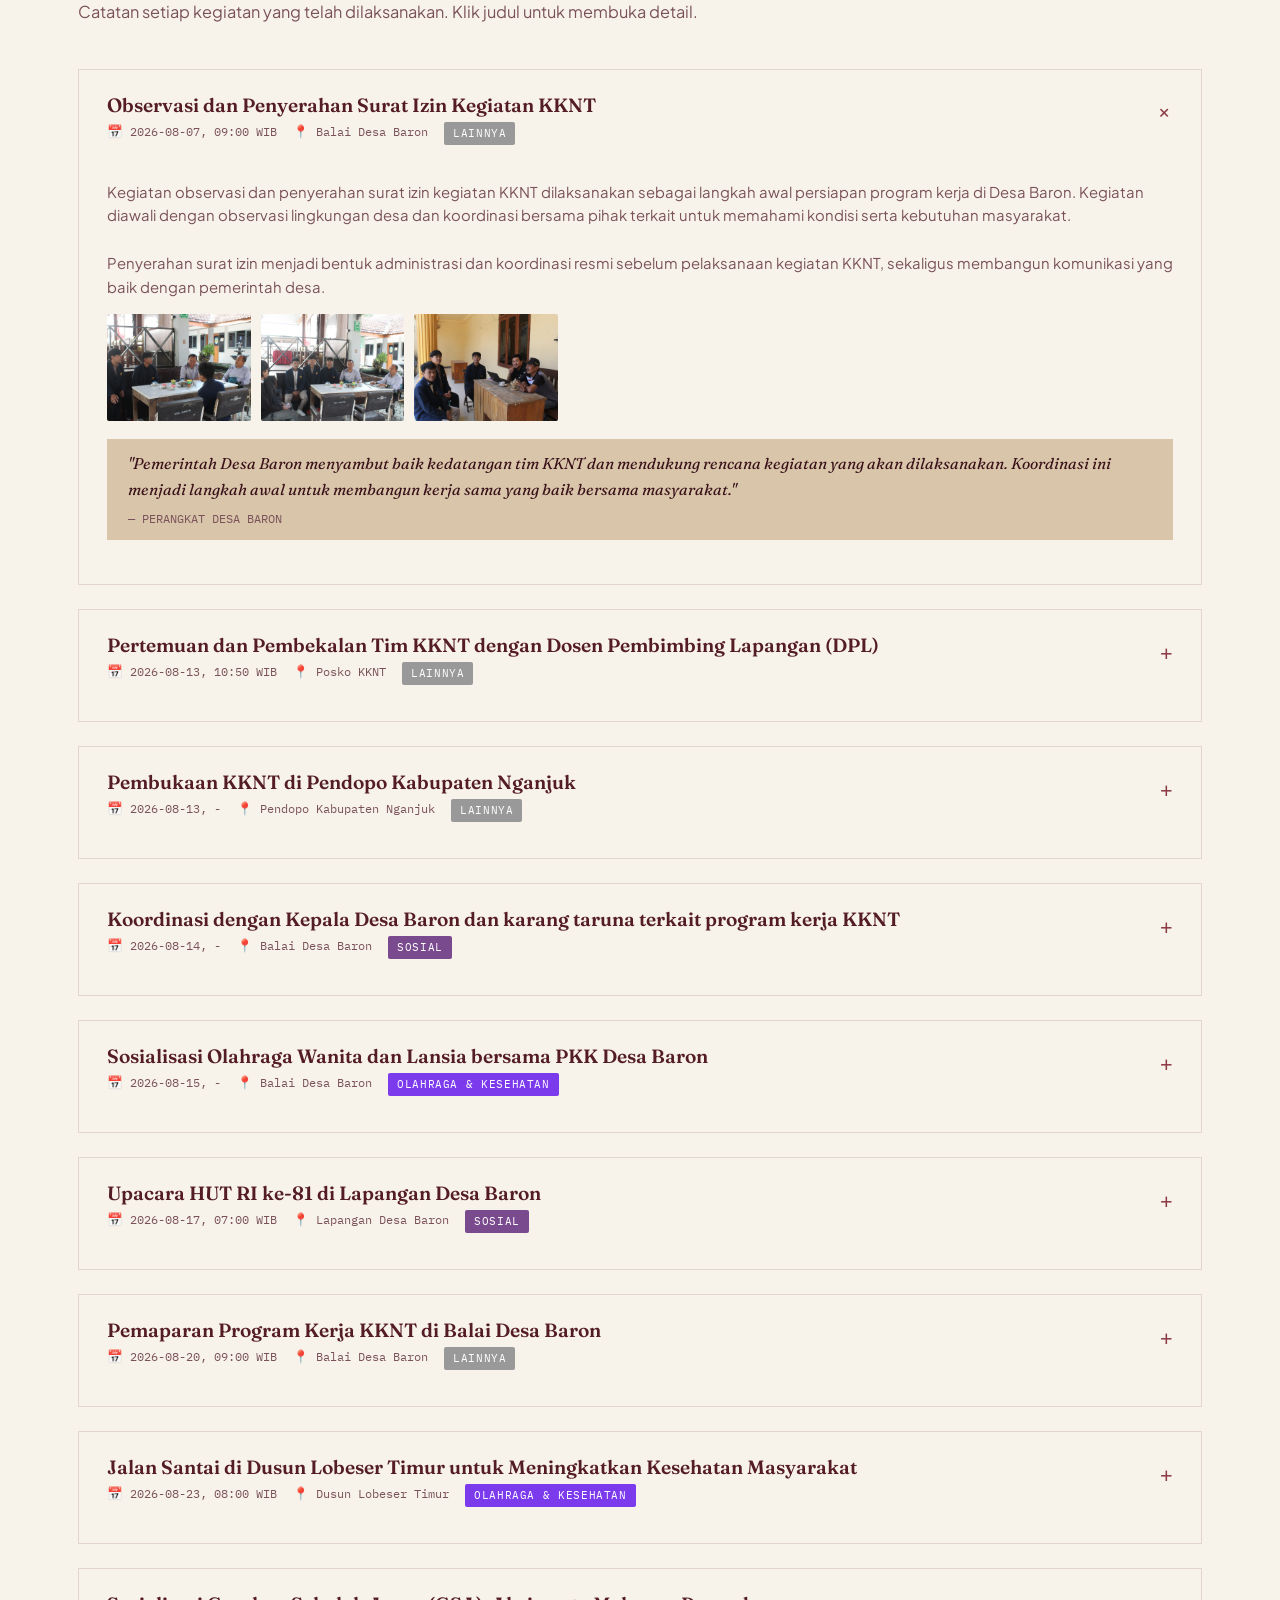
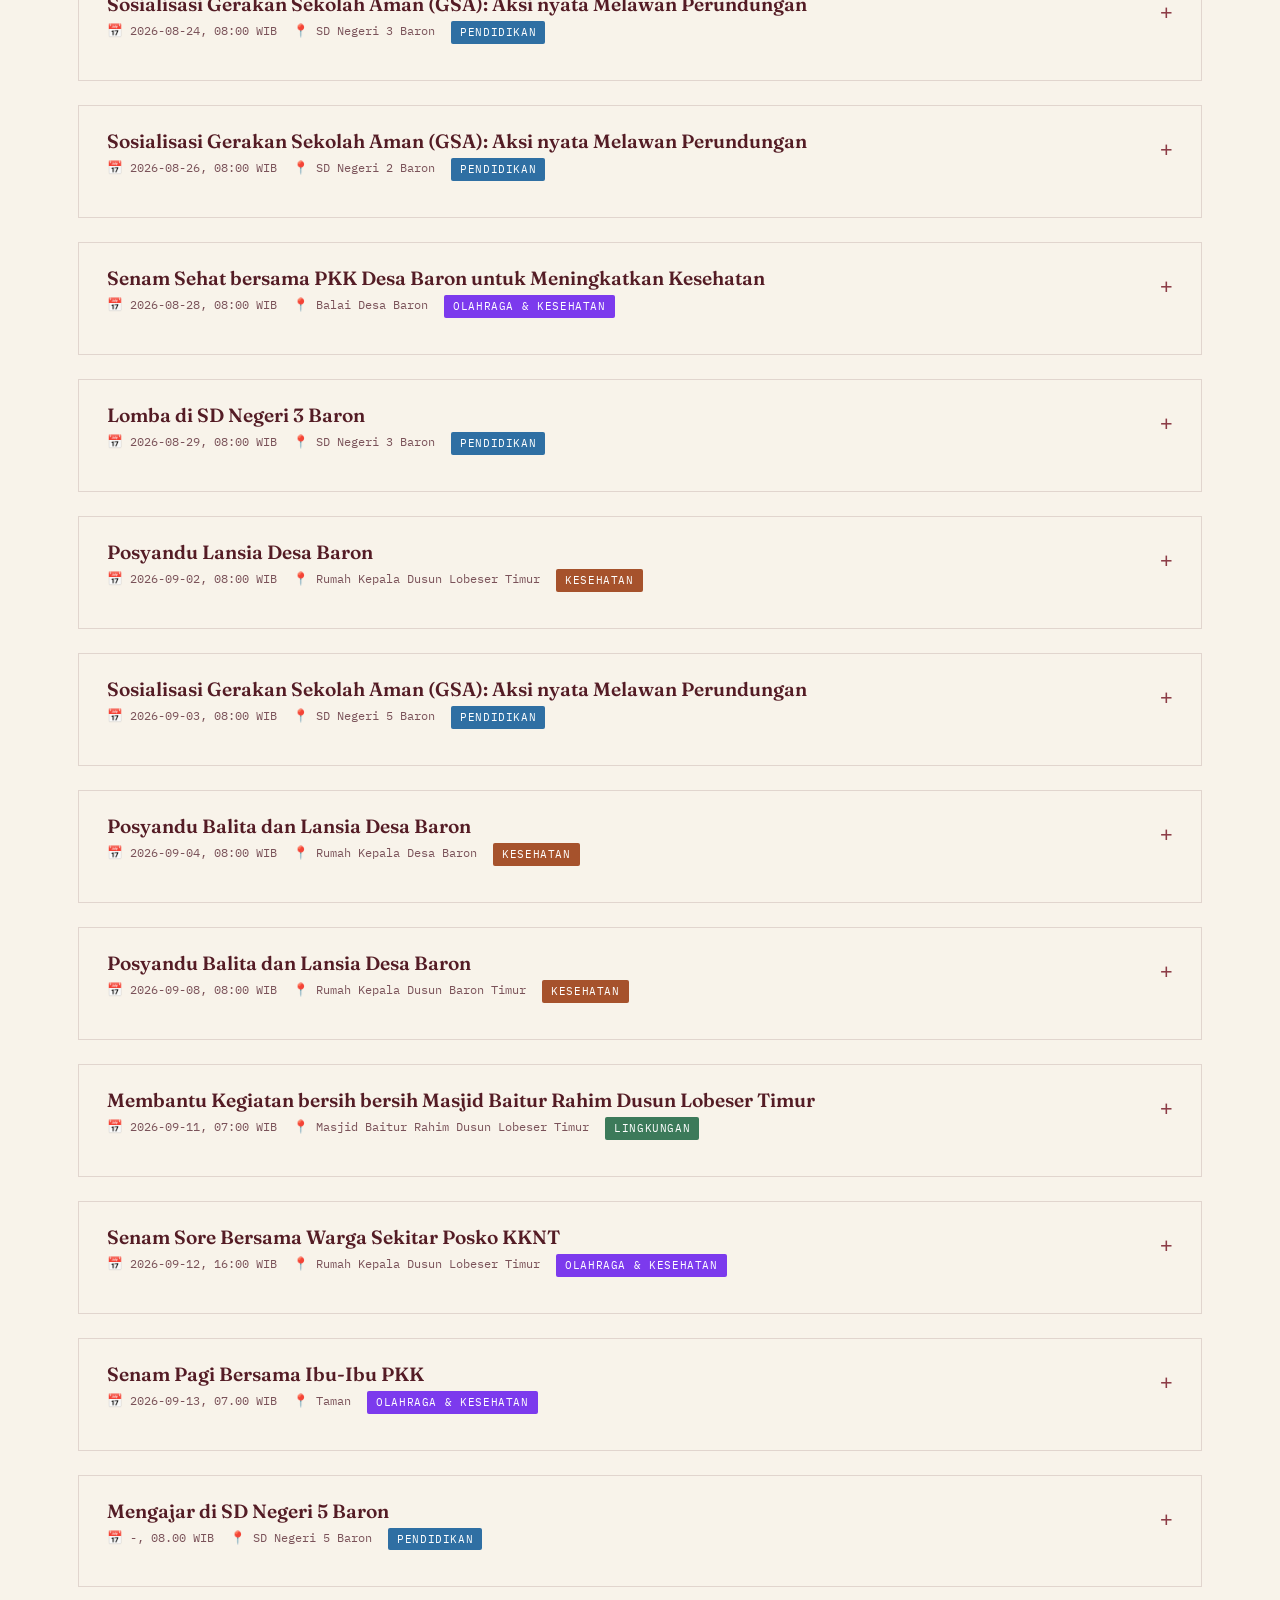
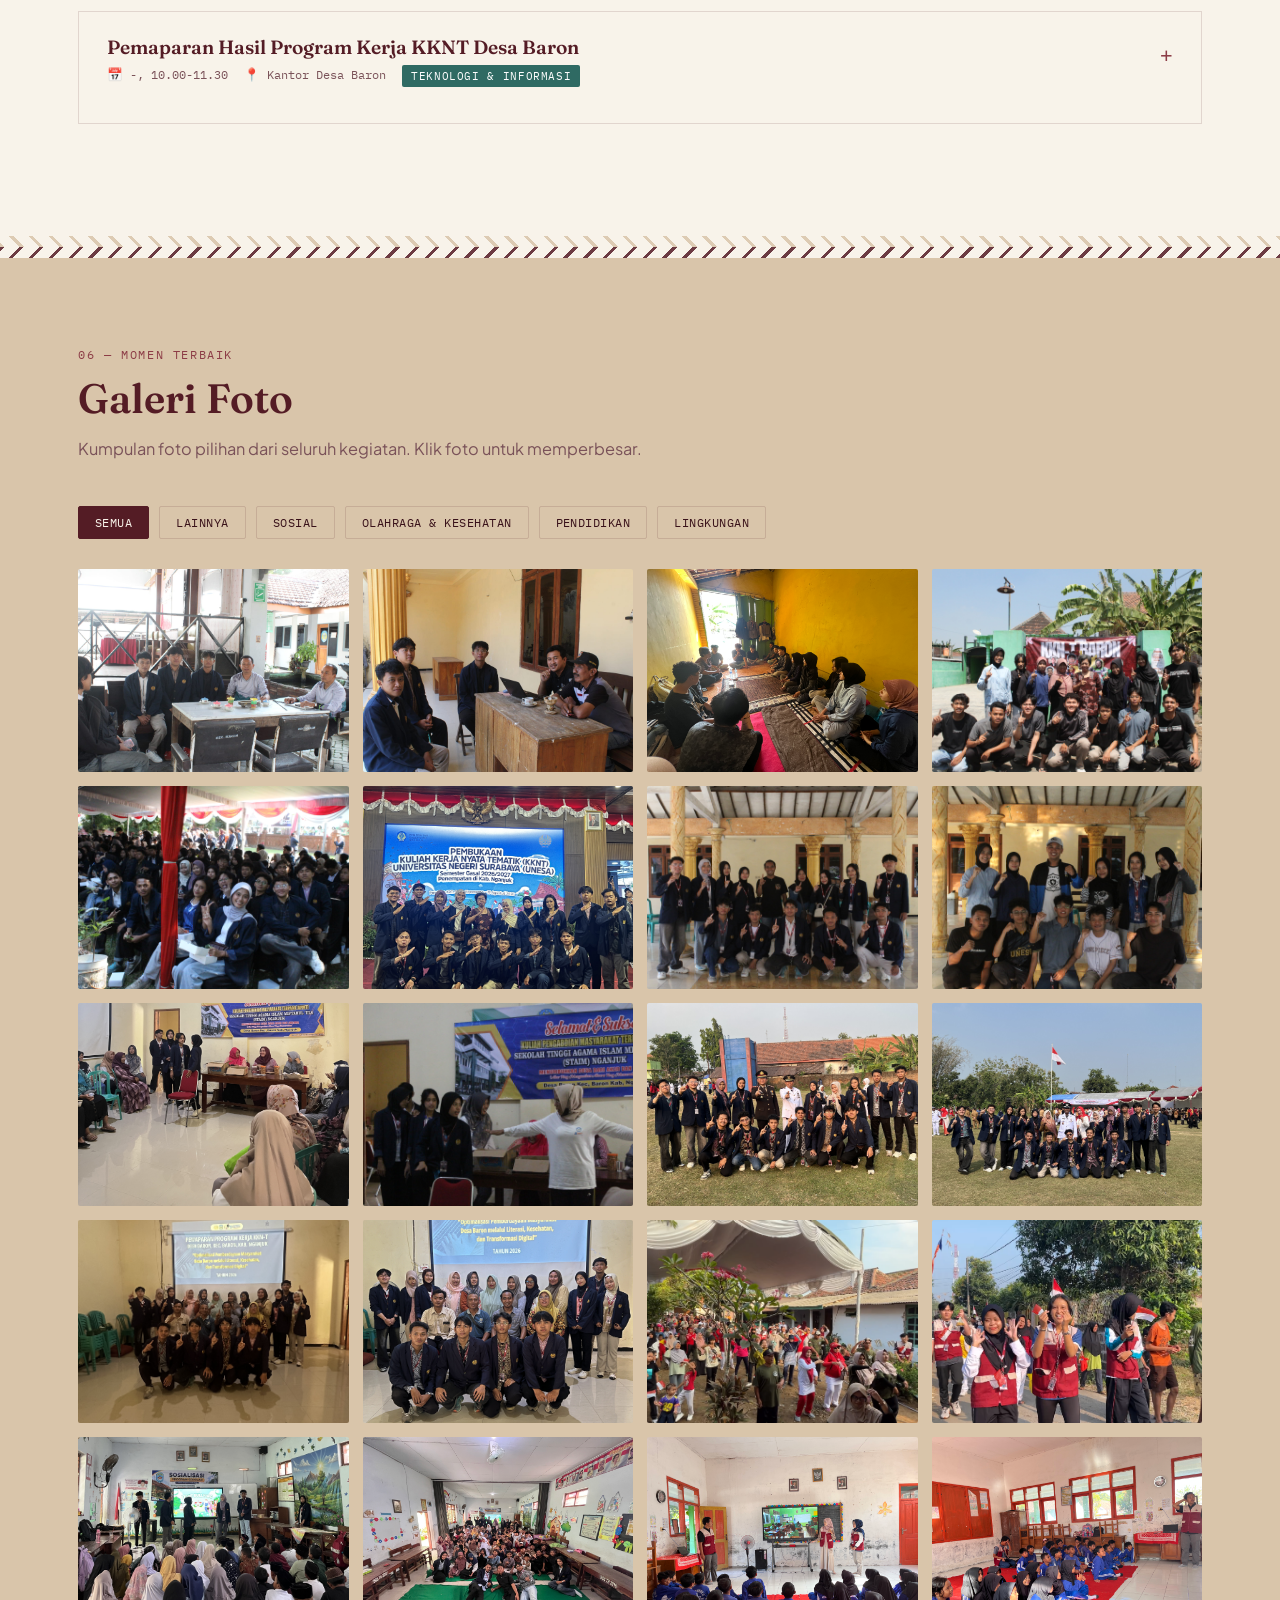
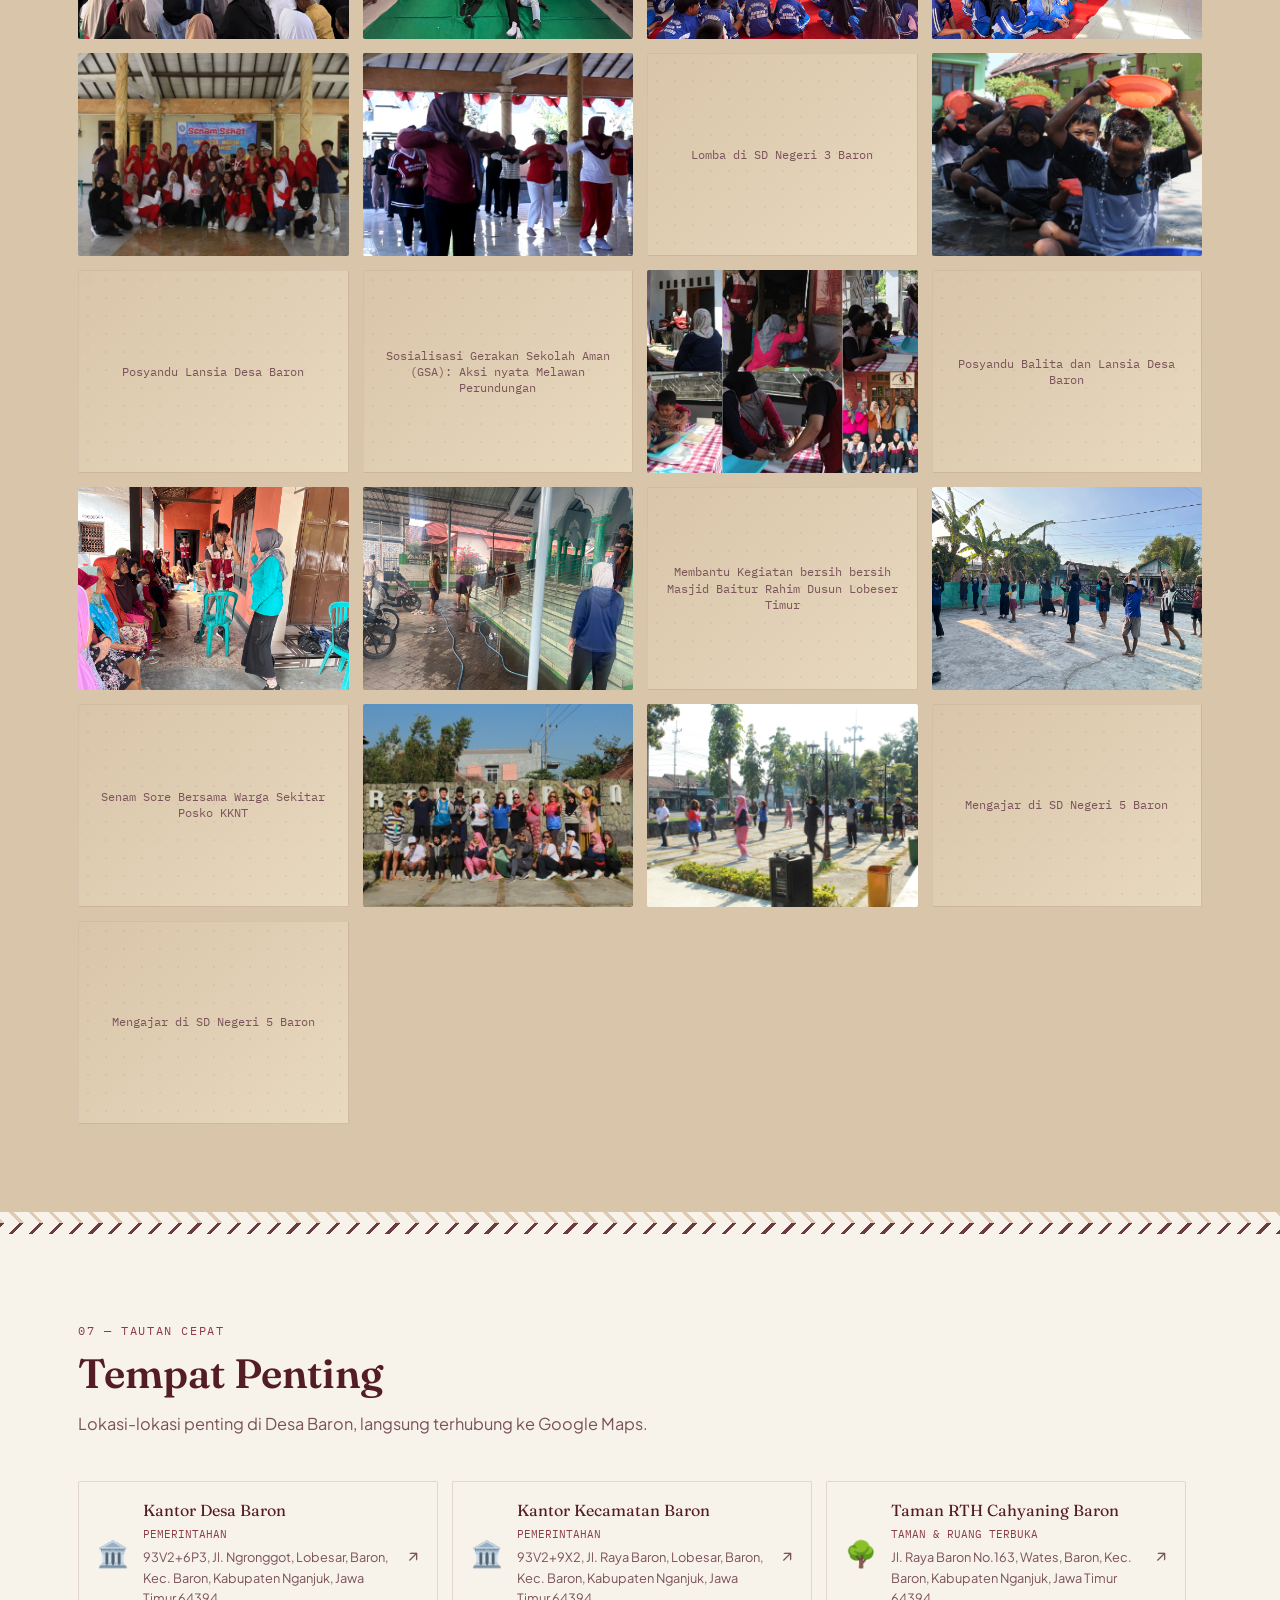
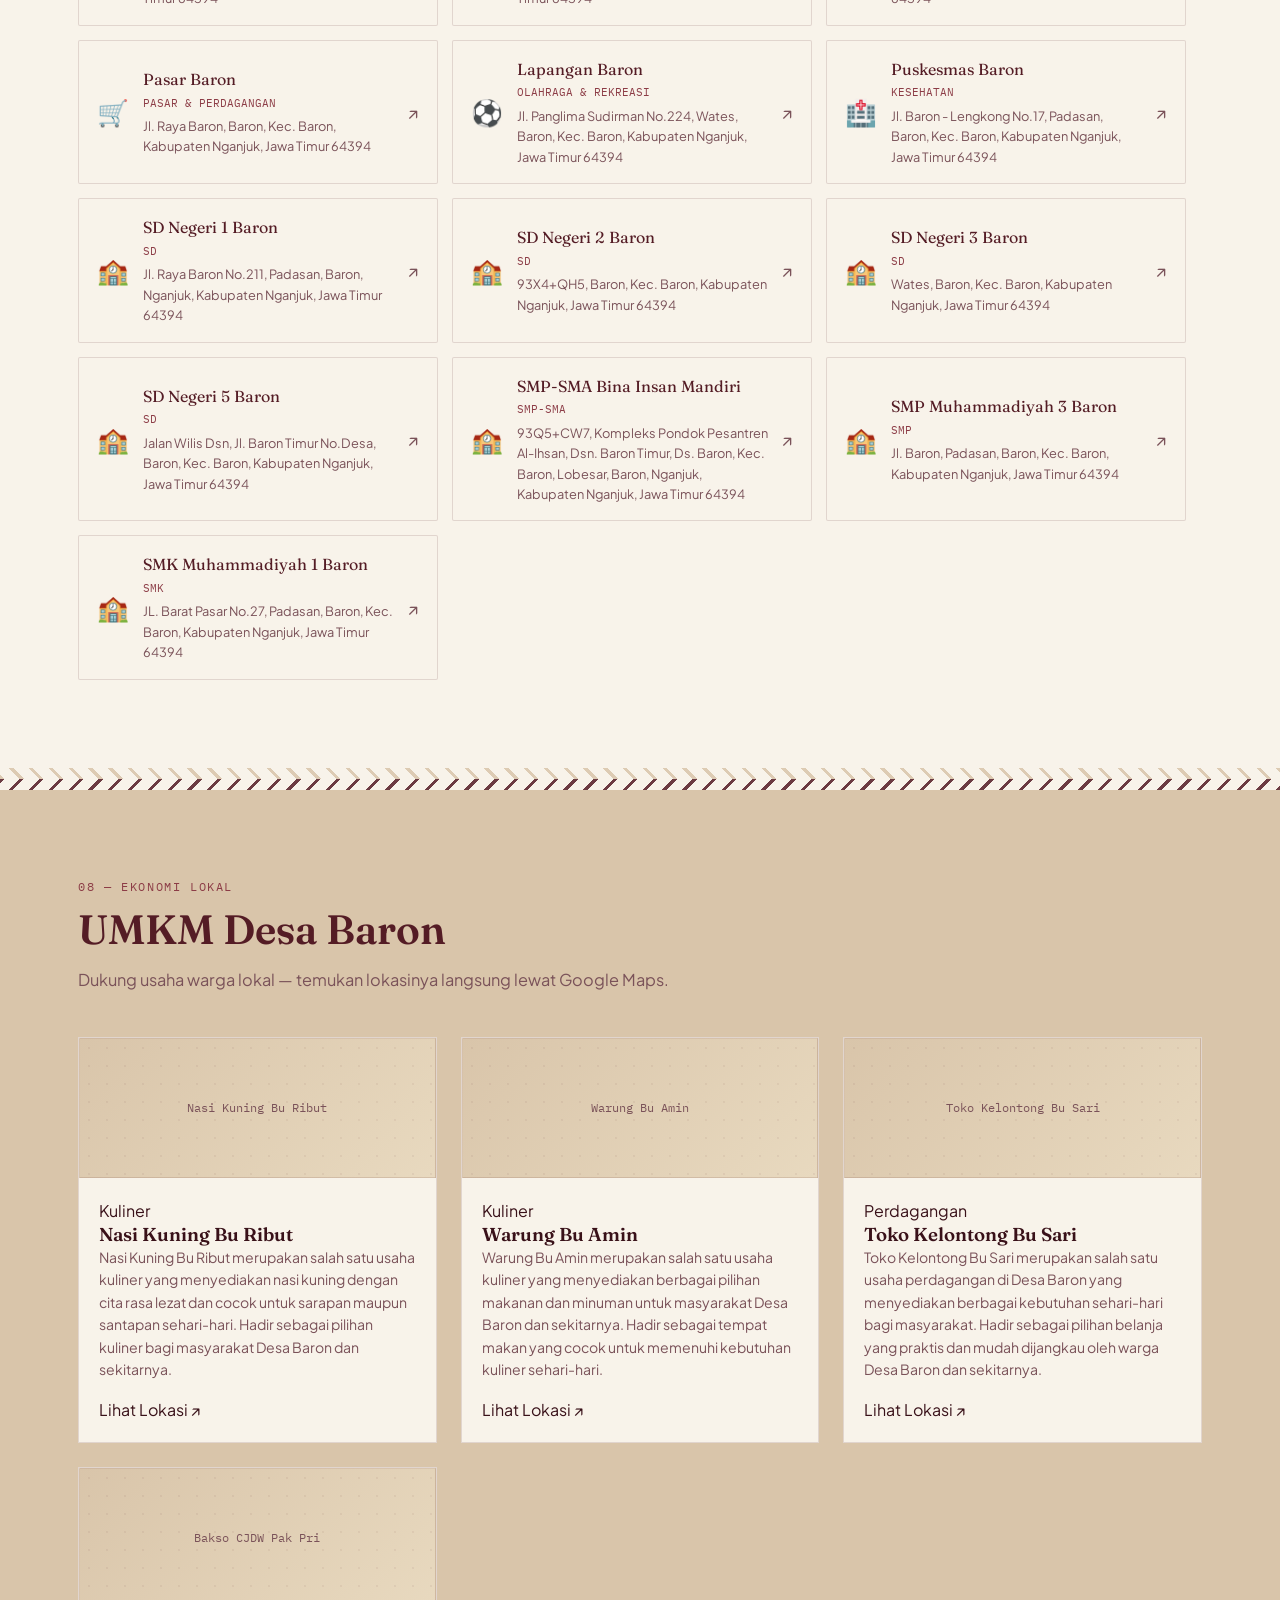
==== commit ed709965: "Optimalkan SEO dan tambahkan sitemap" ====
--- a/website-desa/index.html
+++ b/website-desa/index.html
@@ -3,9 +3,18 @@
 <head>
 <meta charset="UTF-8" />
 <meta name="viewport" content="width=device-width, initial-scale=1.0" />
-<title>Profil Desa & Dokumentasi KKNT</title>
-<meta name="description" content="Website profil desa dan dokumentasi kegiatan KKNT" />
-
+<title>Desa Baron, Kabupaten Nganjuk | Profil, Kegiatan & UMKM</title>
+<meta name="description" content="Website informasi Desa Baron, Kabupaten Nganjuk, Jawa Timur. Menyajikan profil desa, pemerintahan, kegiatan, program kerja, galeri, UMKM, dan informasi lokasi." />
+
+<meta name="robots" content="index, follow" />
+<link rel="canonical" href="https://website-desa-baron.pages.dev/" />
+
+<meta property="og:type" content="website" />
+<meta property="og:title" content="Desa Baron, Kabupaten Nganjuk" />
+<meta property="og:description" content="Informasi profil, pemerintahan, kegiatan, galeri, UMKM, dan informasi Desa Baron, Kabupaten Nganjuk." />
+<meta property="og:url" content="https://website-desa-baron.pages.dev/" />
+<meta property="og:site_name" content="Website Desa Baron" />
+<meta property="og:locale" content="id_ID" />
 <link rel="preconnect" href="https://fonts.googleapis.com" />
 <link rel="preconnect" href="https://fonts.gstatic.com" crossorigin />
 <link href="https://fonts.googleapis.com/css2?family=Fraunces:opsz,wght@9..144,500;9..144,600;9..144,700&family=Plus+Jakarta+Sans:wght@400;500;600;700&family=IBM+Plex+Mono:wght@400;500&display=swap" rel="stylesheet" />
--- a/website-desa/css/style.css
+++ b/website-desa/css/style.css
@@ -266,20 +266,36 @@
 .visi-misi ol {
   margin-top: 0;
   margin-bottom: 0;
-  padding-left: 24px;
+  padding-left: 0;
+  list-style: none;
 }
 
 .visi-misi li {
-  margin-bottom: 10px;
-  padding-left: 4px;
+  display: flex;
+  align-items: flex-start;
+  gap: 14px;
+  margin-bottom: 14px;
+  padding-left: 0;
   color: var(--coklat-tanah);
   font-size: 0.94rem;
   line-height: 1.6;
 }
 
-.visi-misi li::marker {
-  color: var(--emas-panen);
-  font-weight: 700;
+.visi-misi li:last-child {
+  margin-bottom: 0;
+}
+
+.nomor-misi {
+  flex: 0 0 32px;
+  display: inline-block;
+  color: var(--tanah-liat) !important;
+  font-family: var(--font-mono);
+  font-size: 0.85rem;
+  font-weight: 800;
+  line-height: 1.7;
+  text-align: left;
+  visibility: visible !important;
+  opacity: 1 !important;
 }
 
 .batas-map-grid { display: grid; grid-template-columns: 0.85fr 1.15fr; gap: 40px; margin-bottom: 60px; align-items: start; }
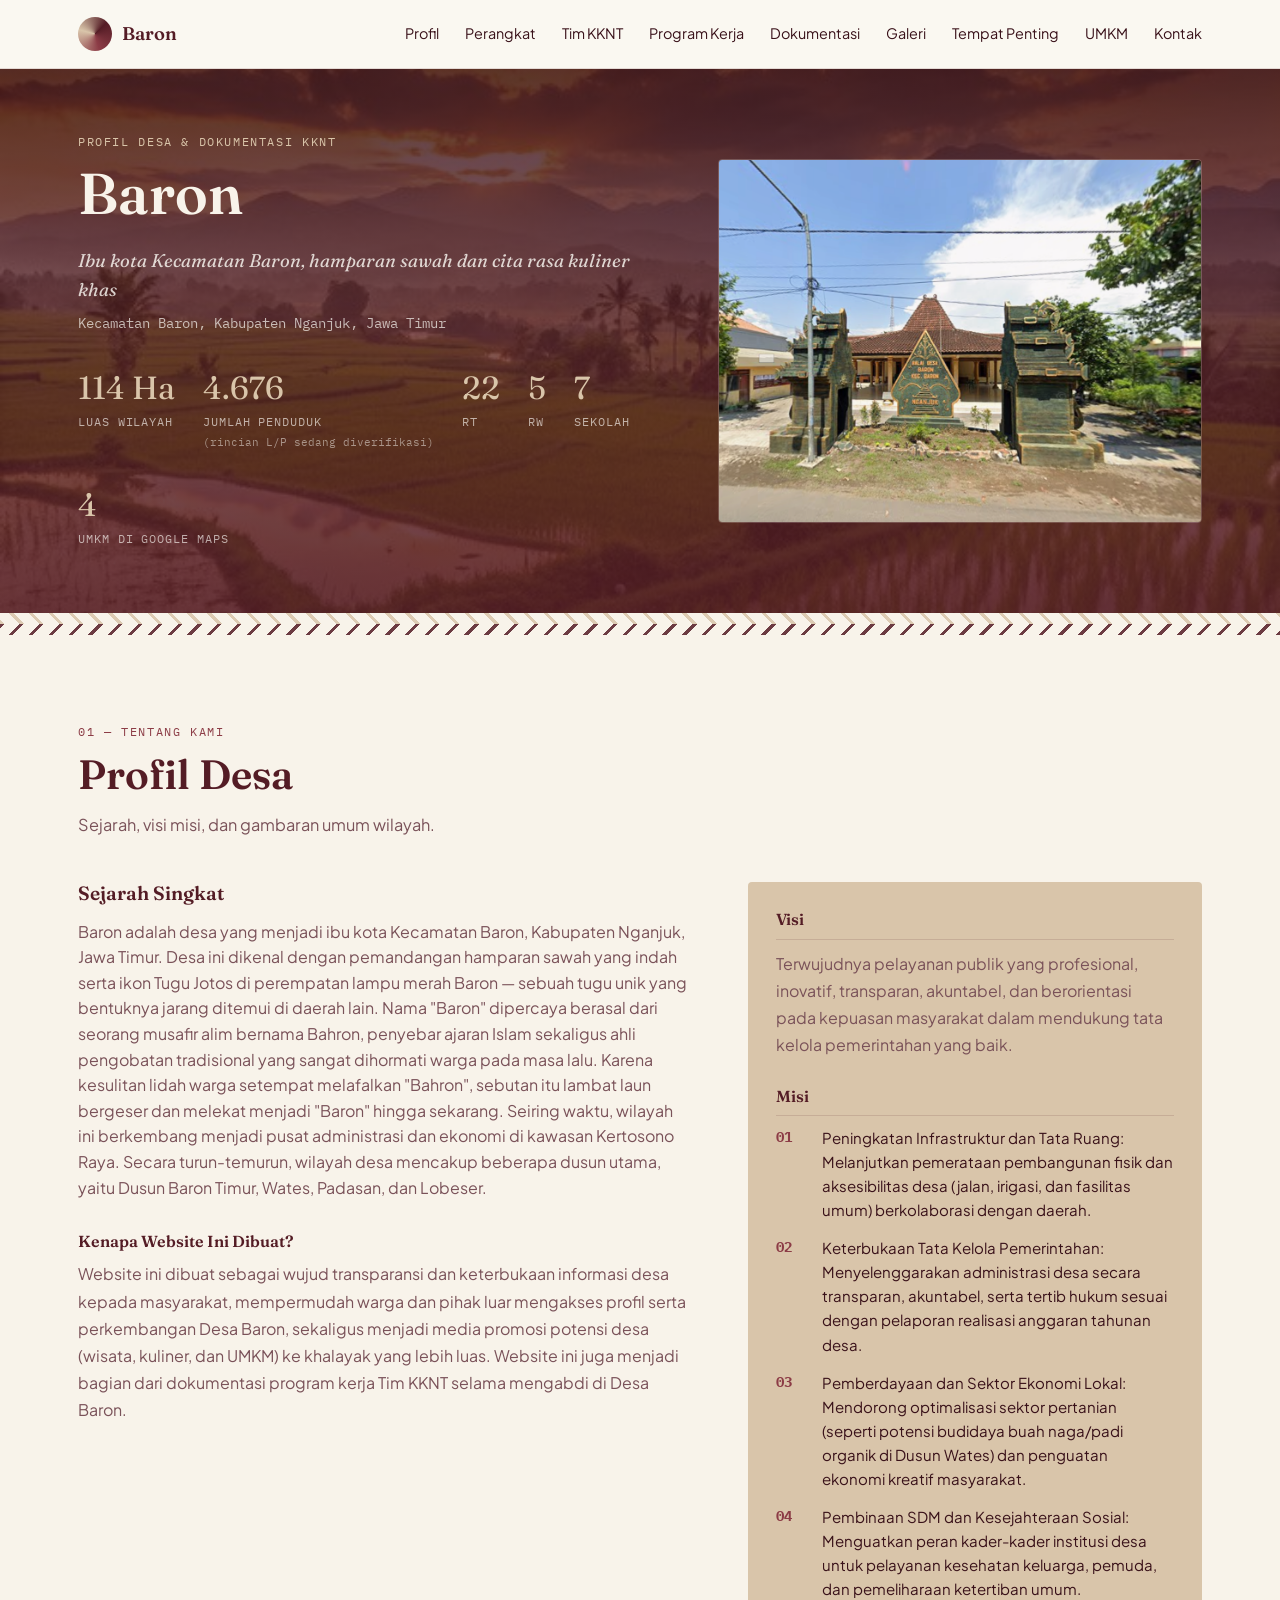
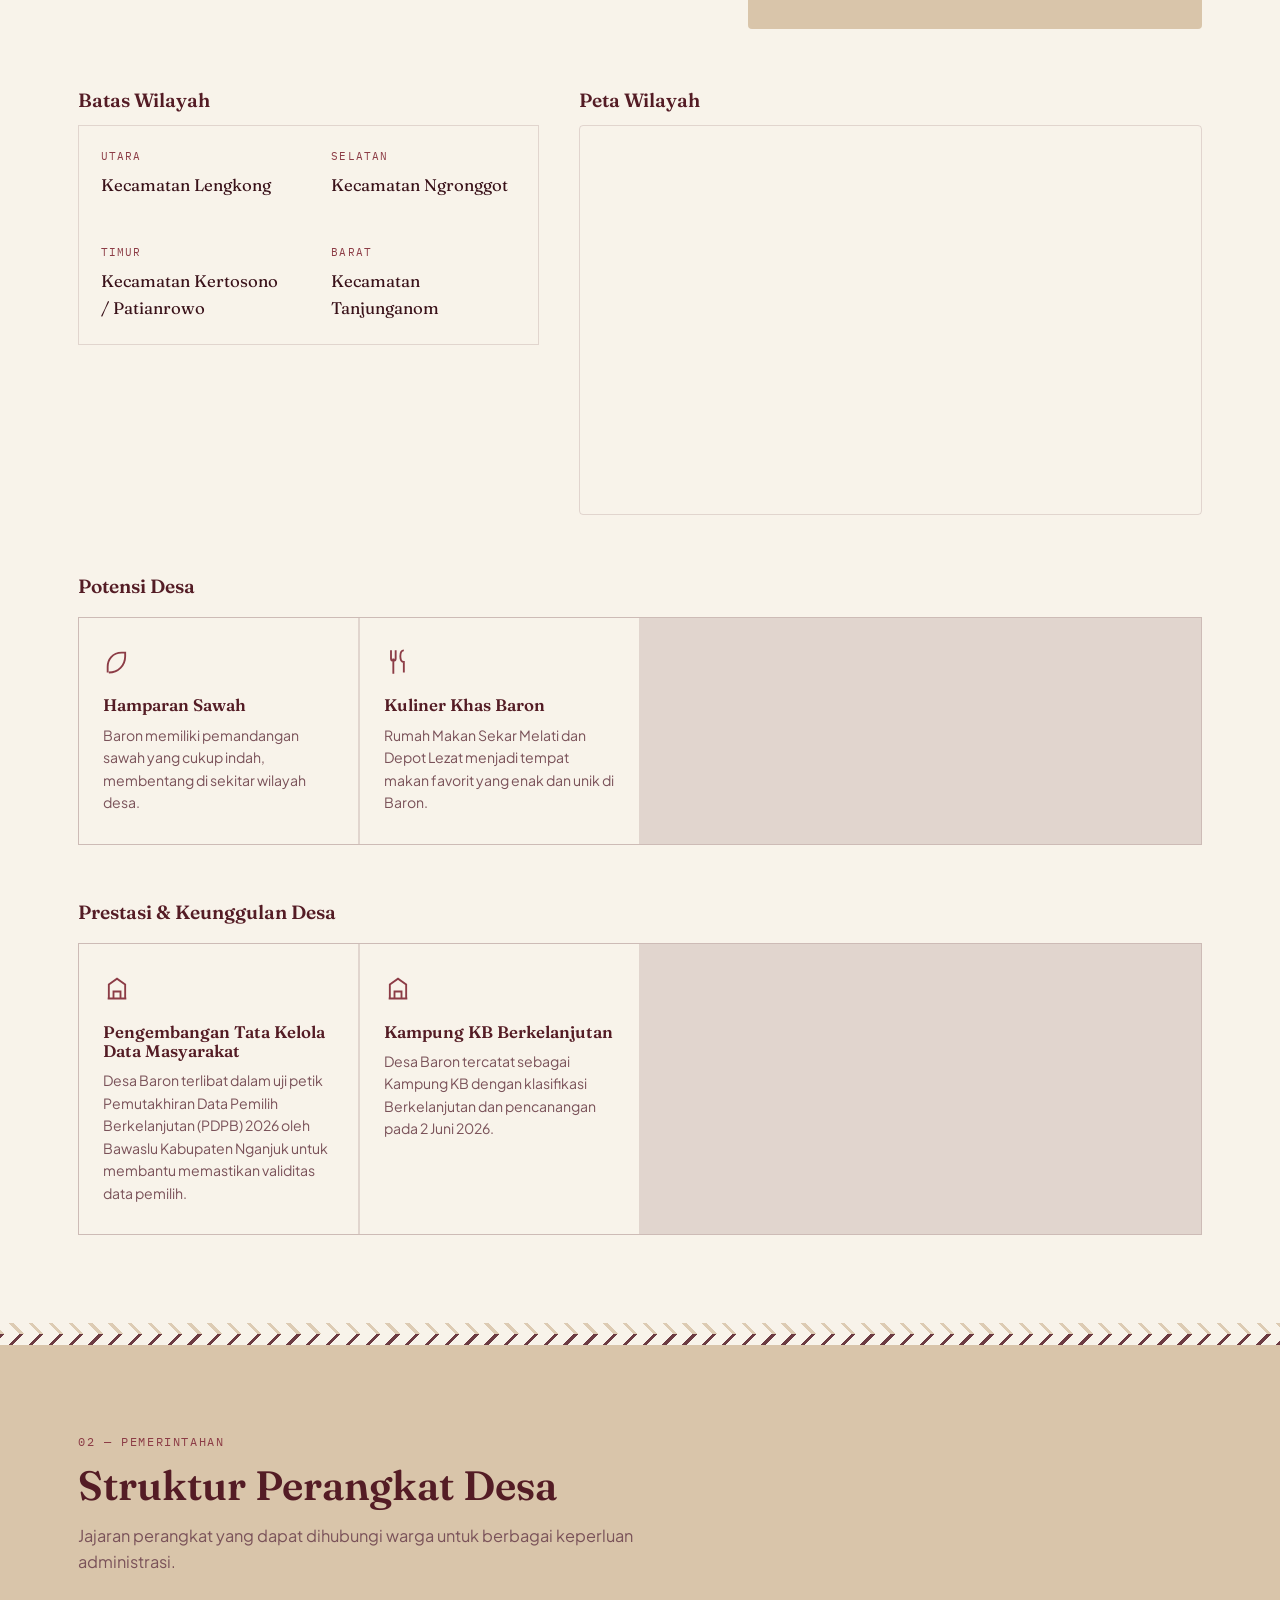
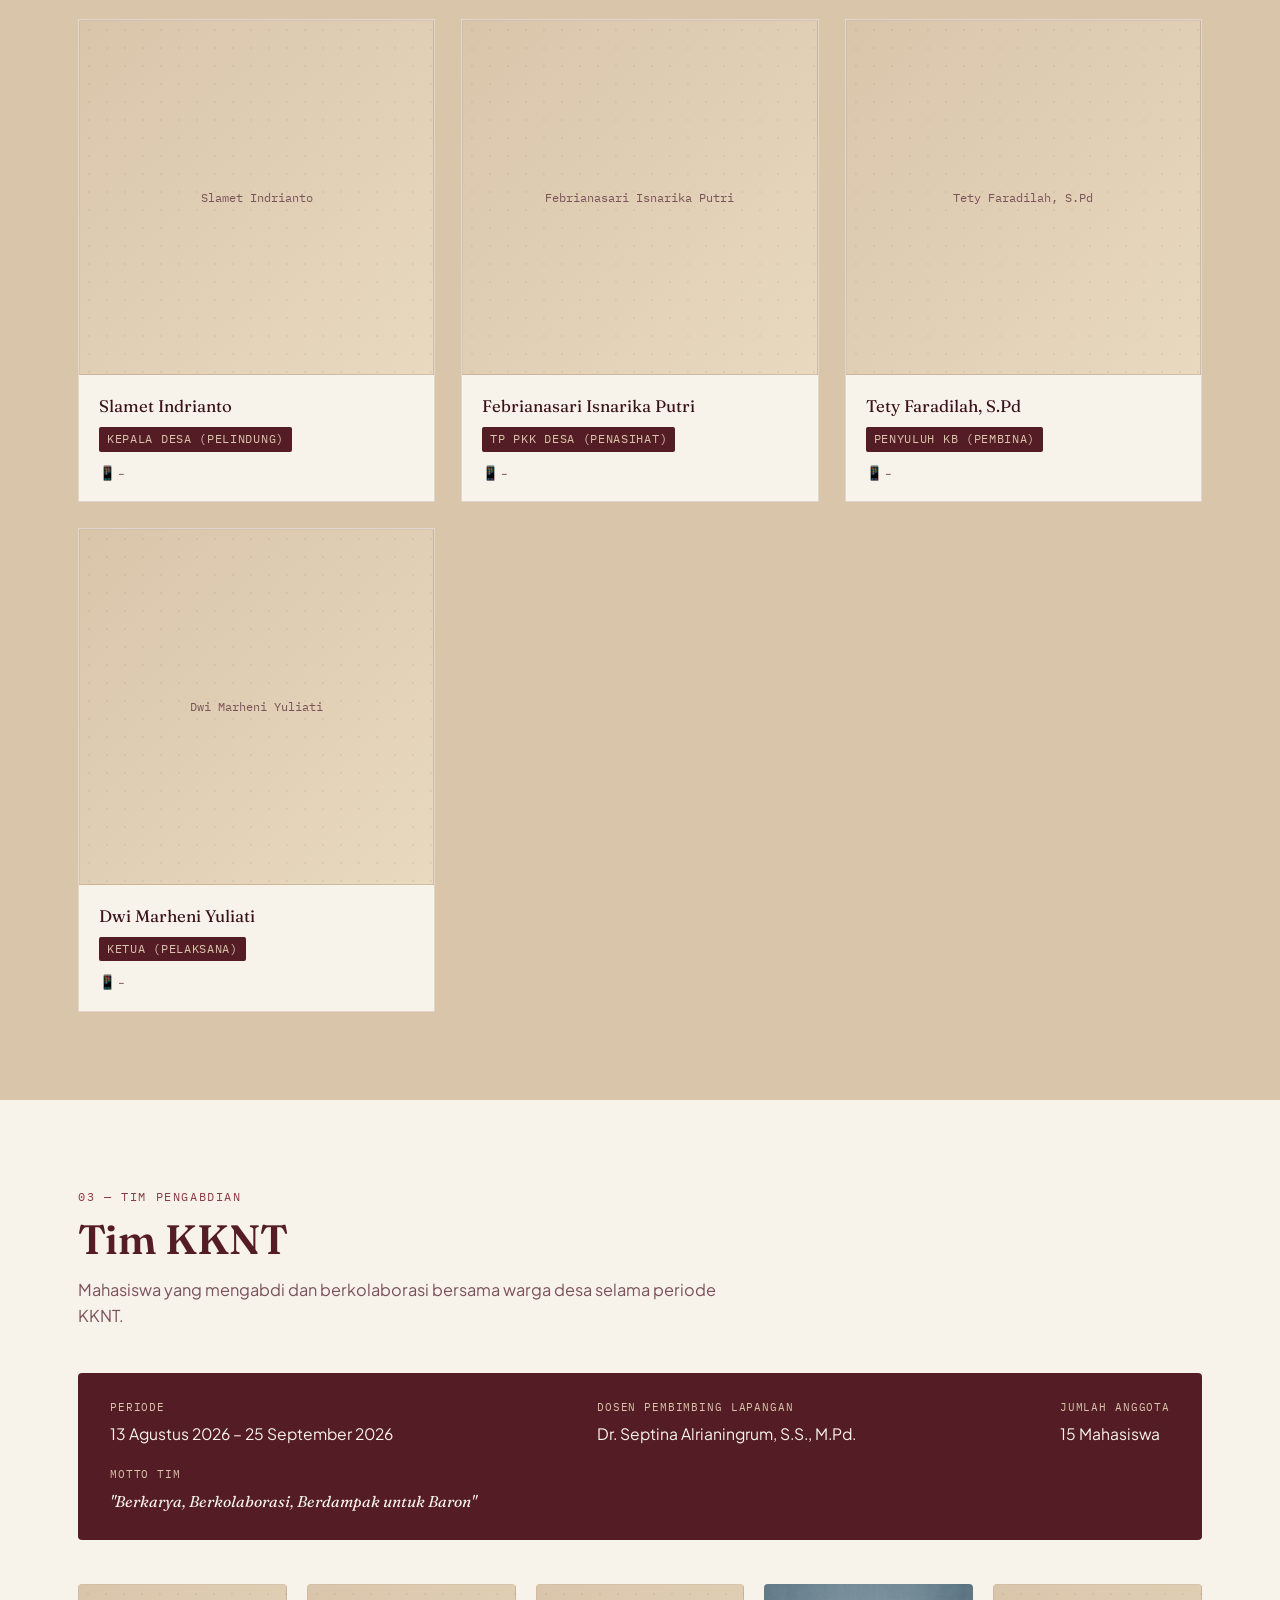
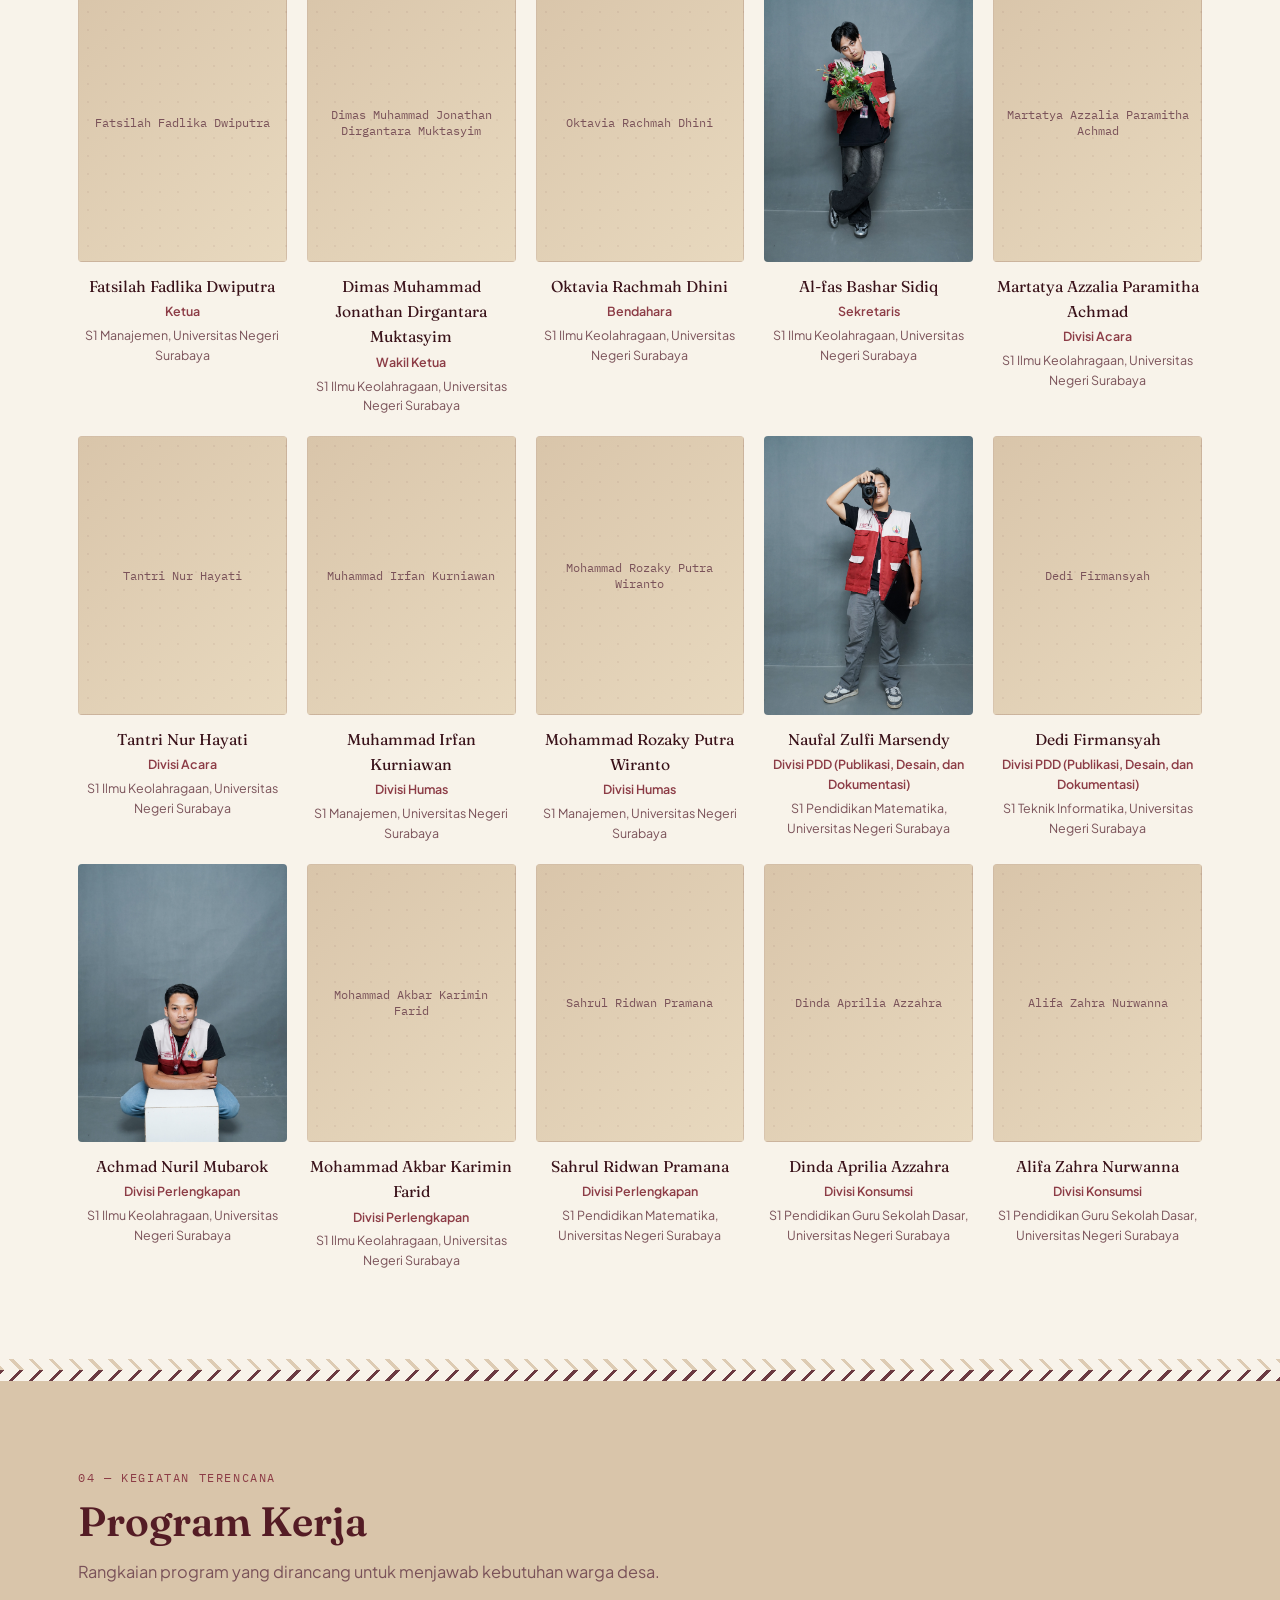
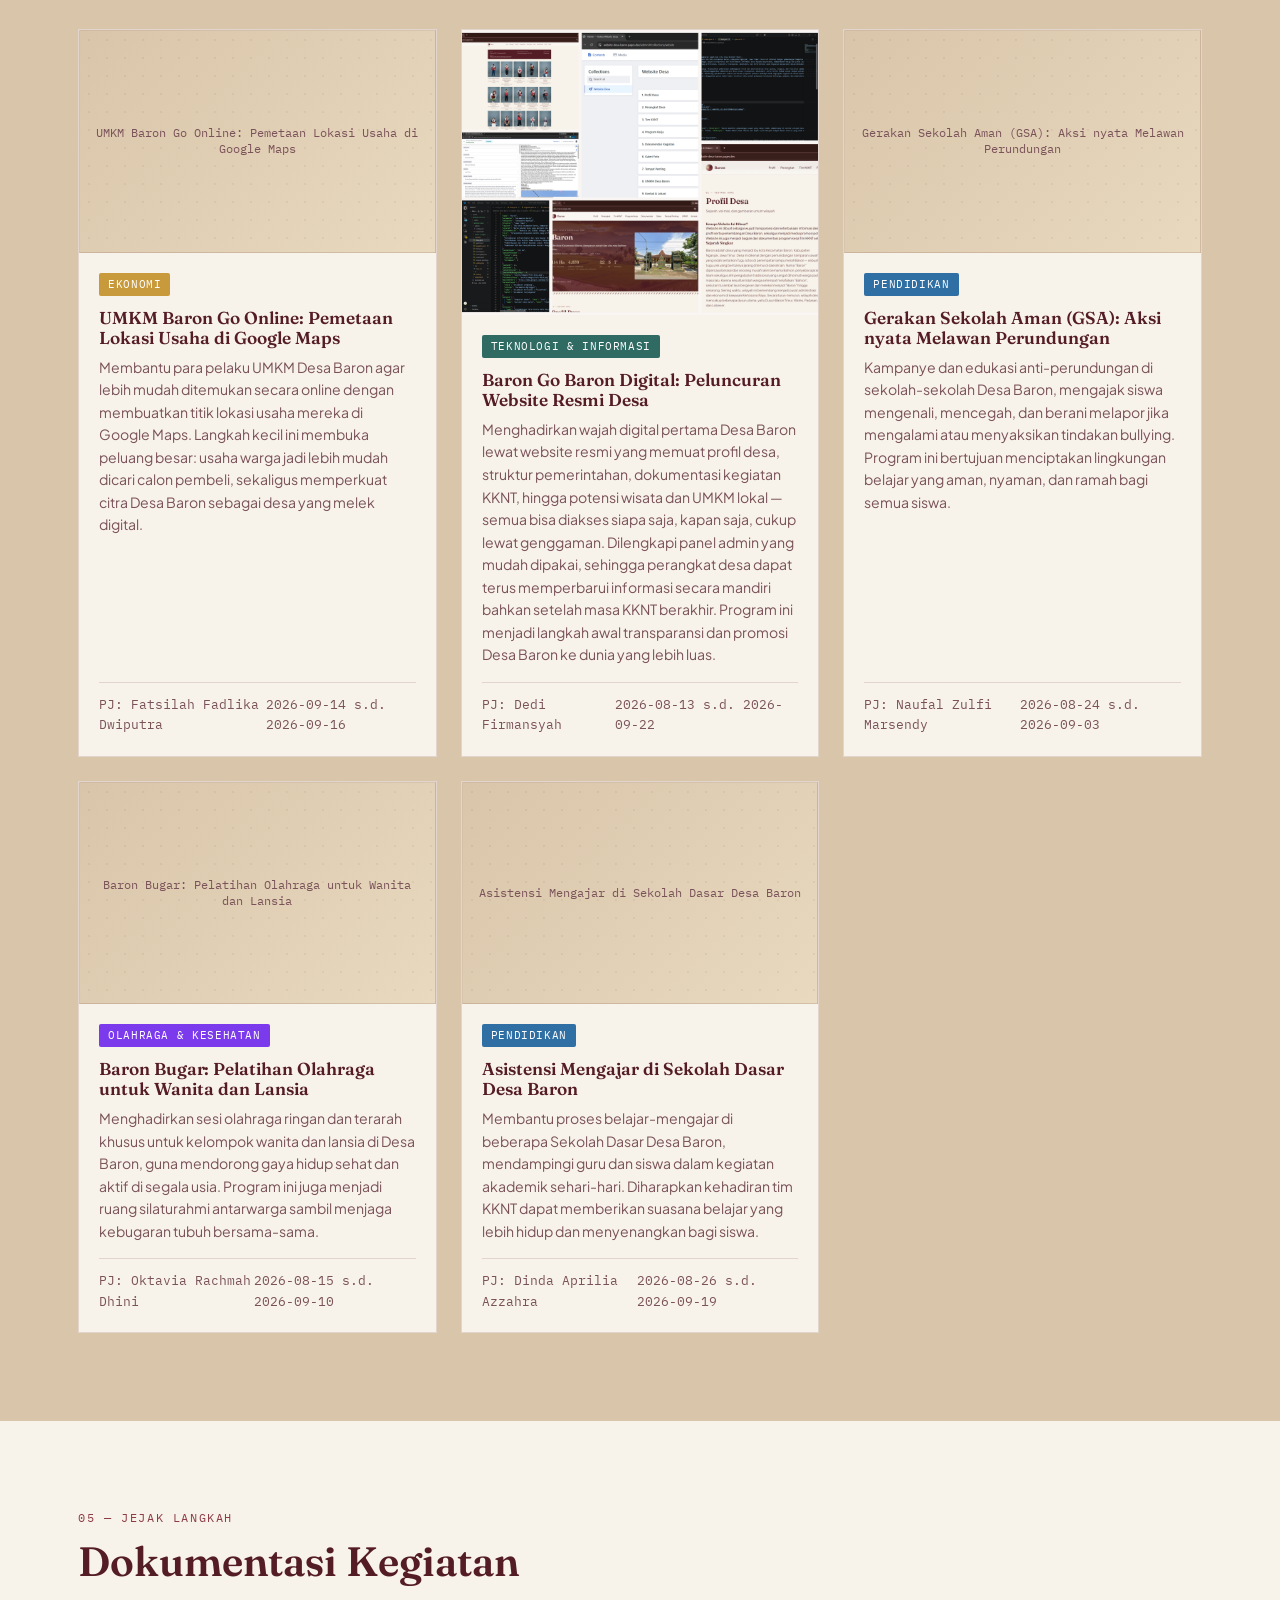
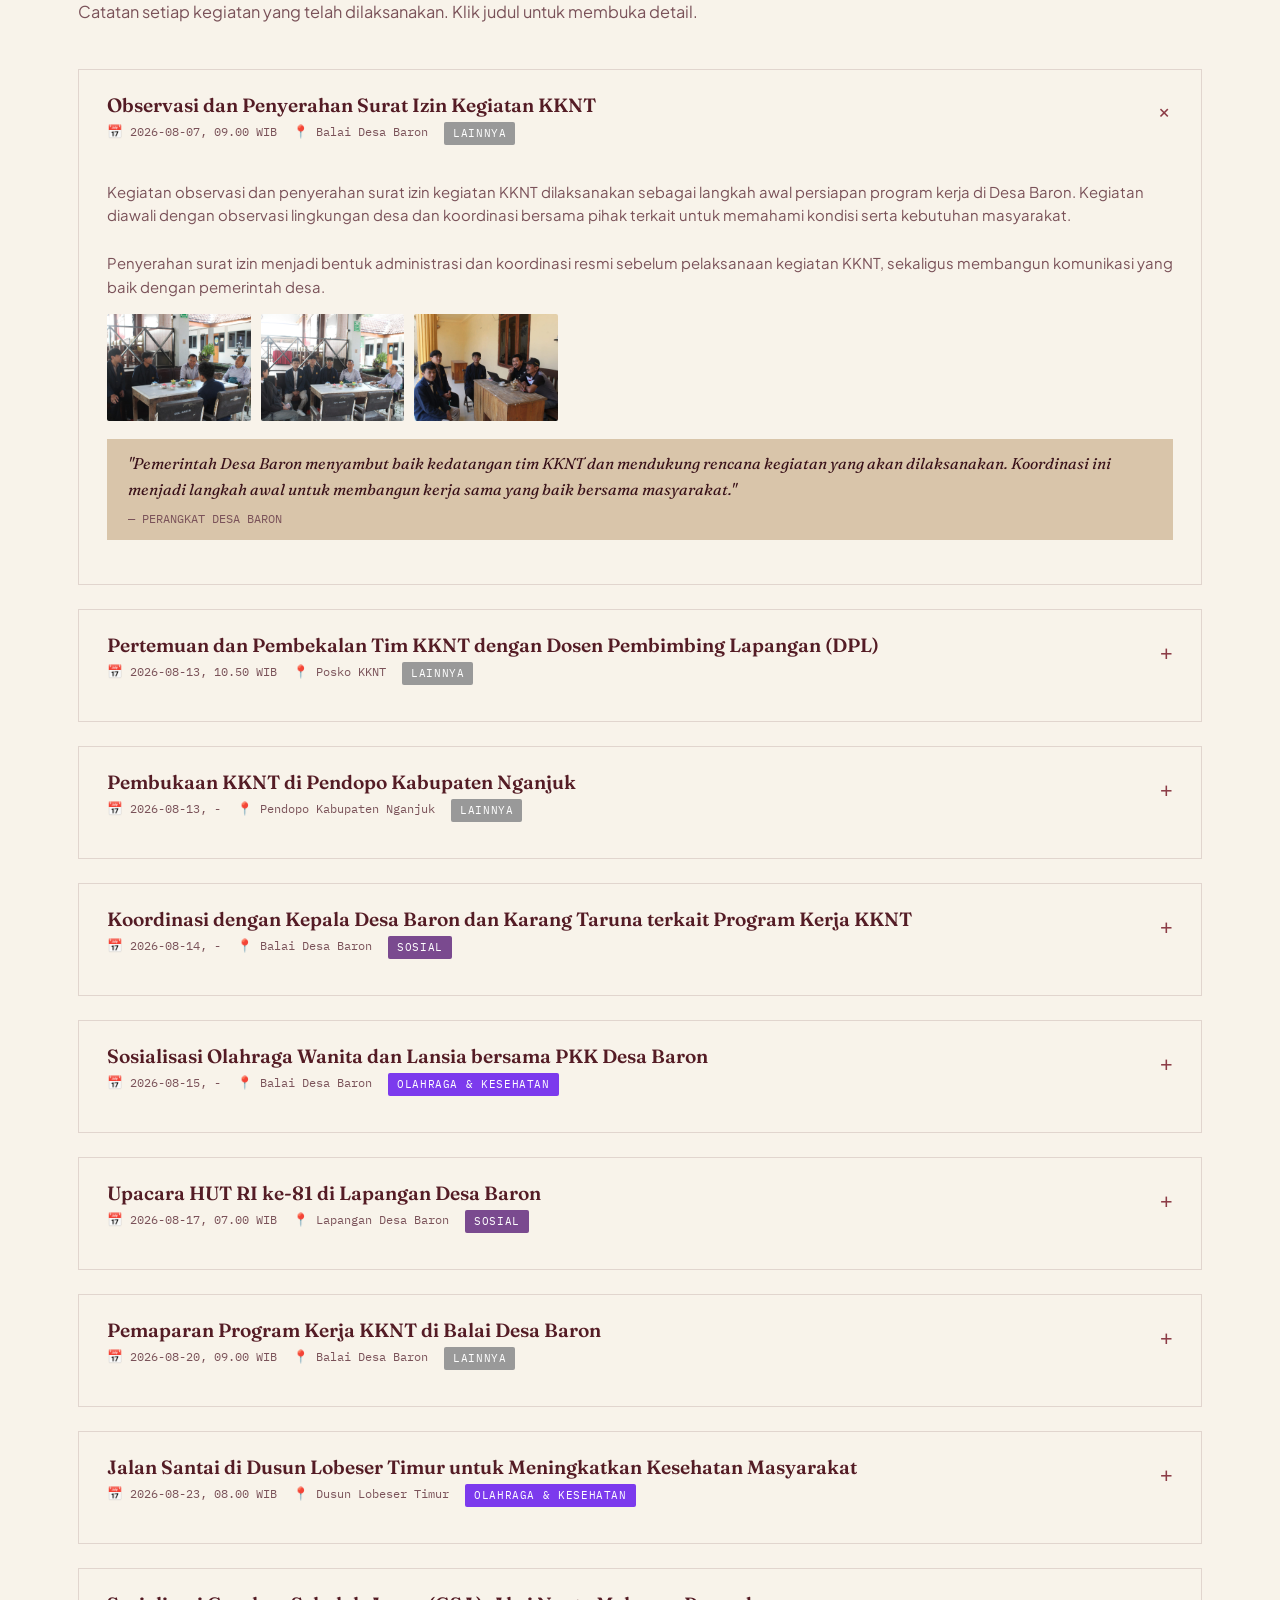
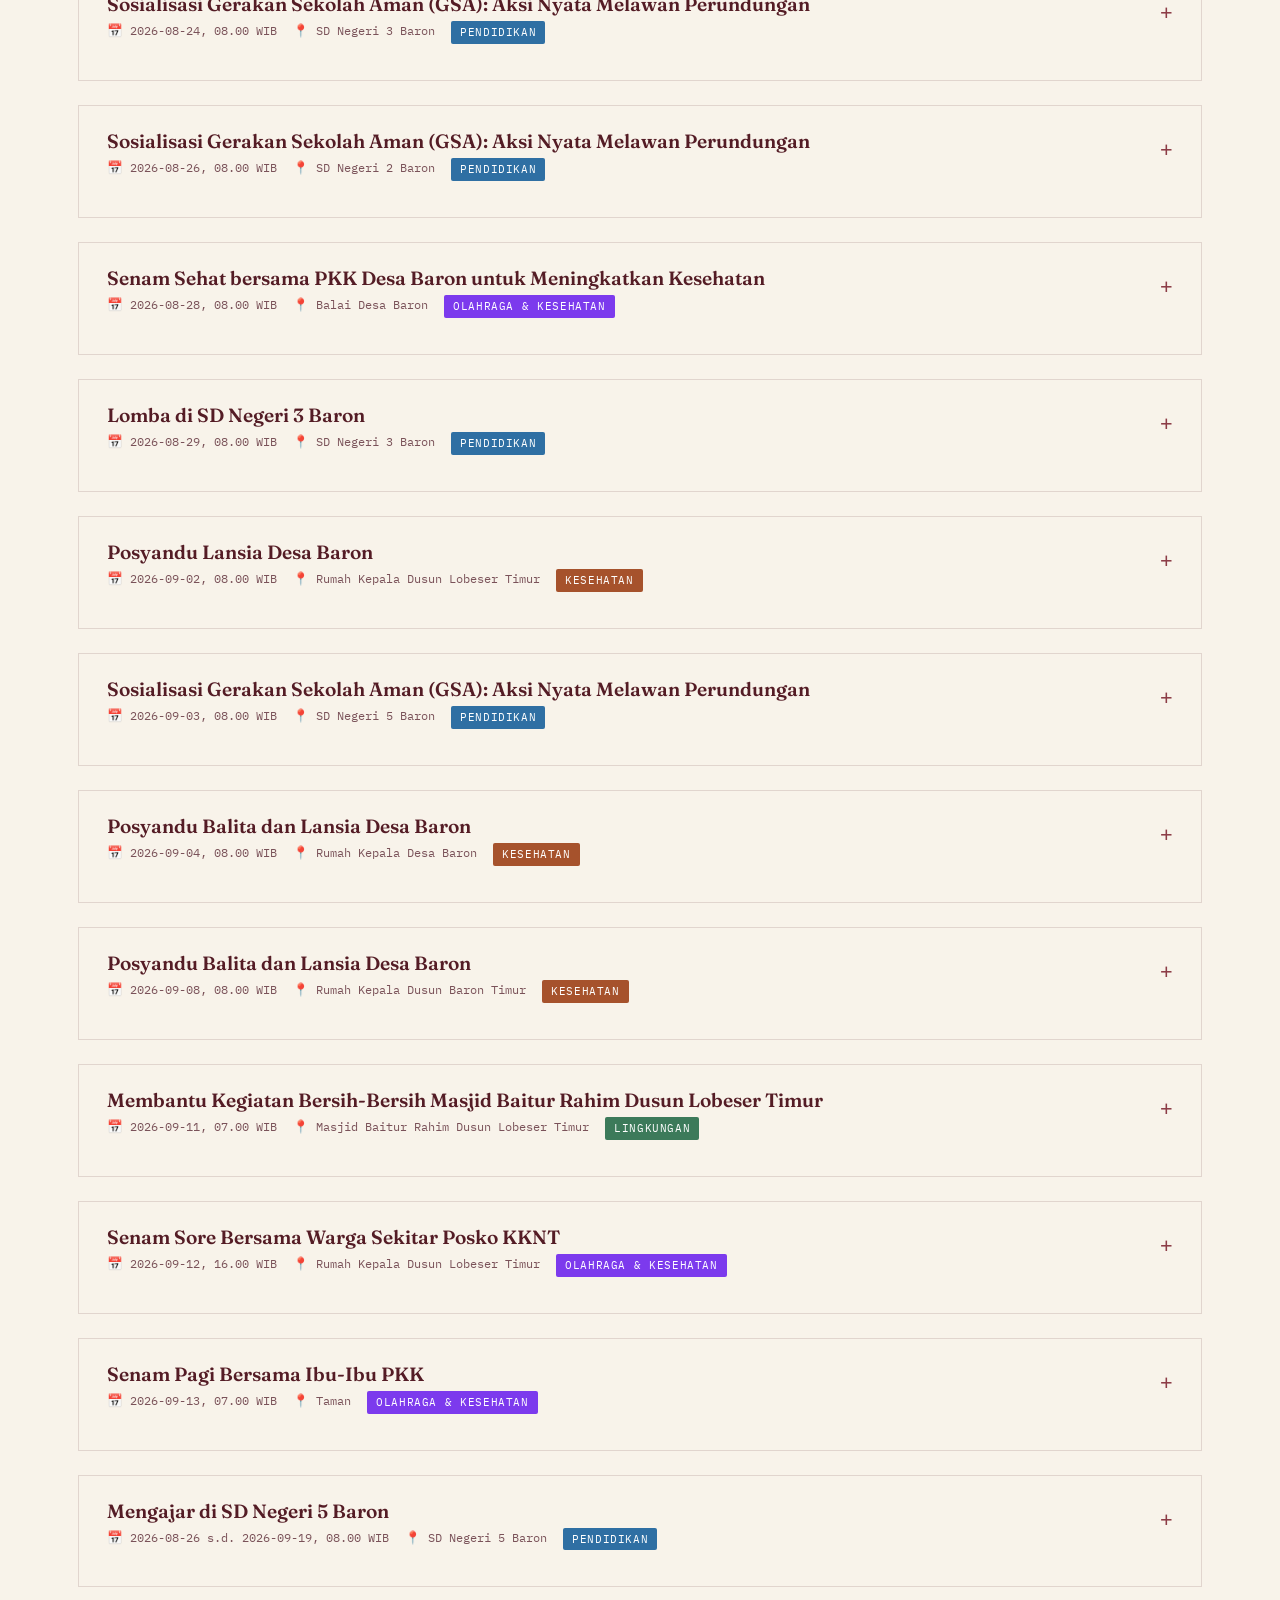
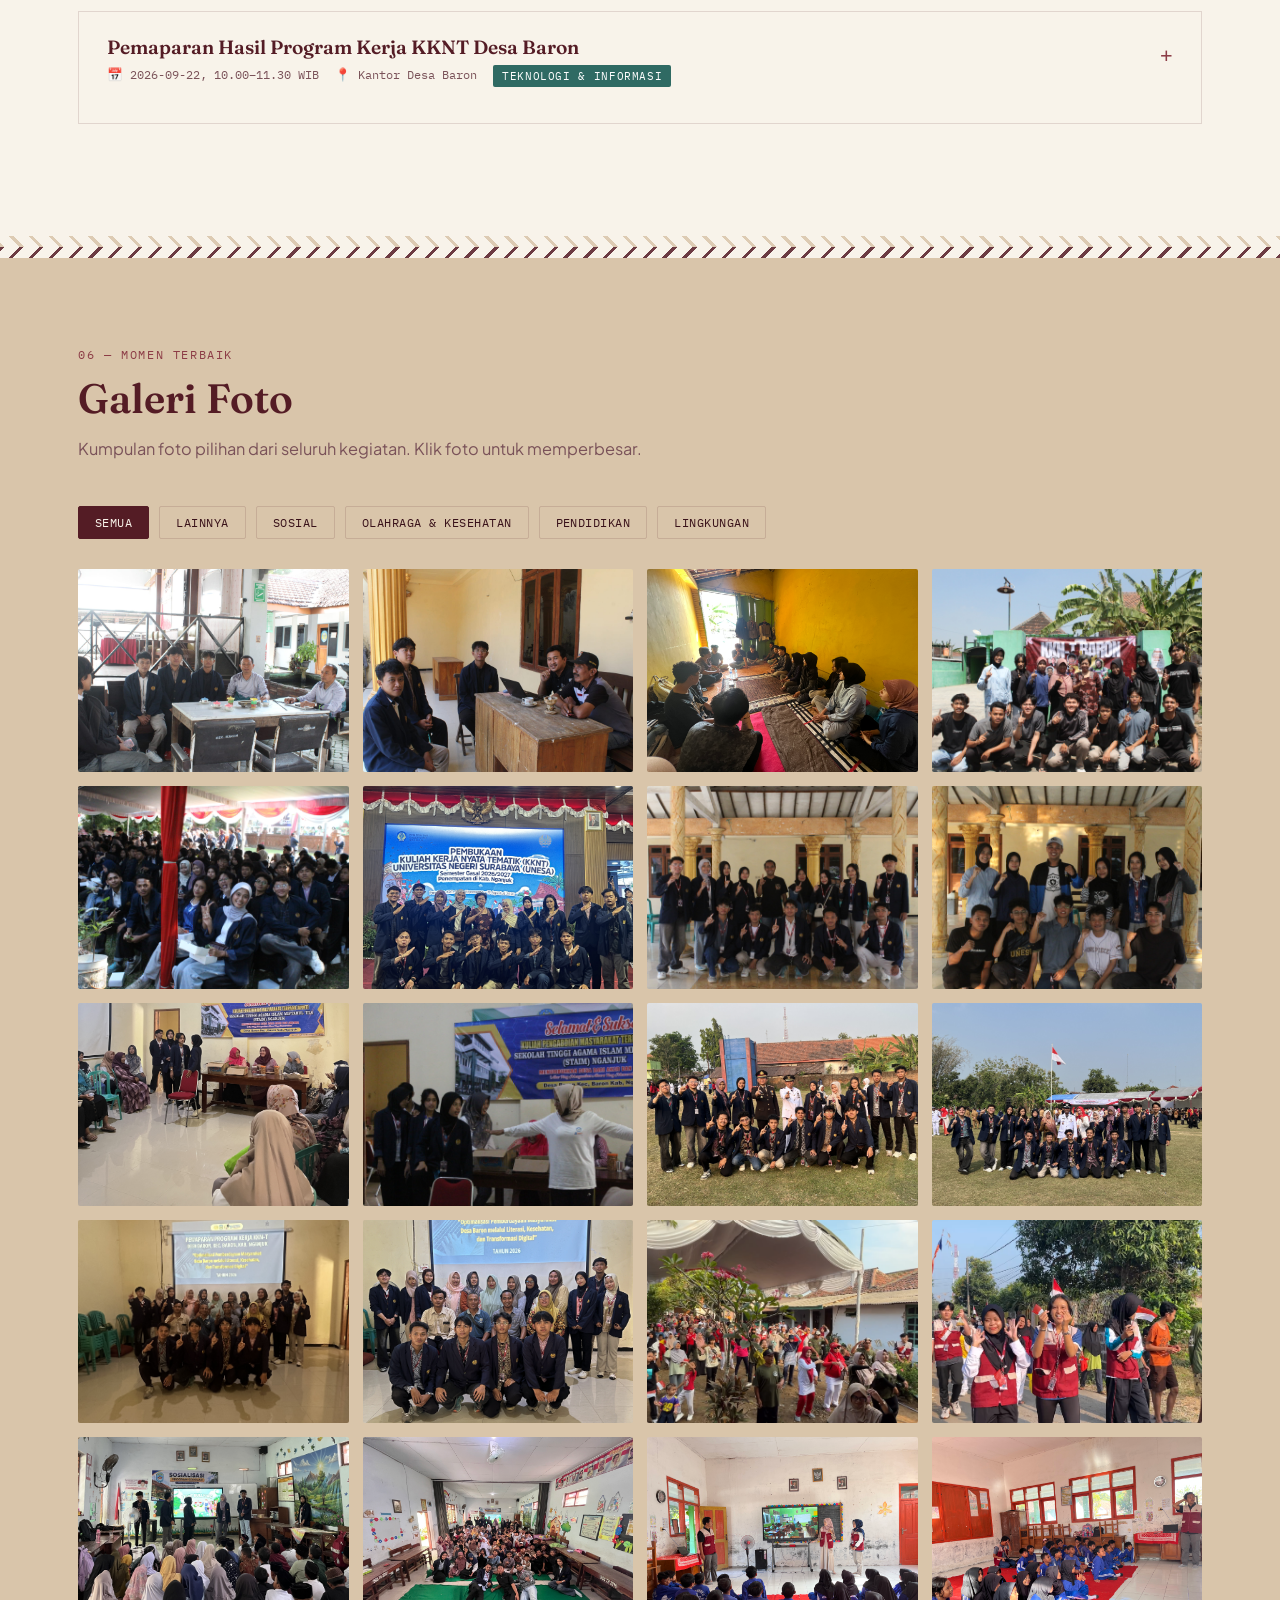
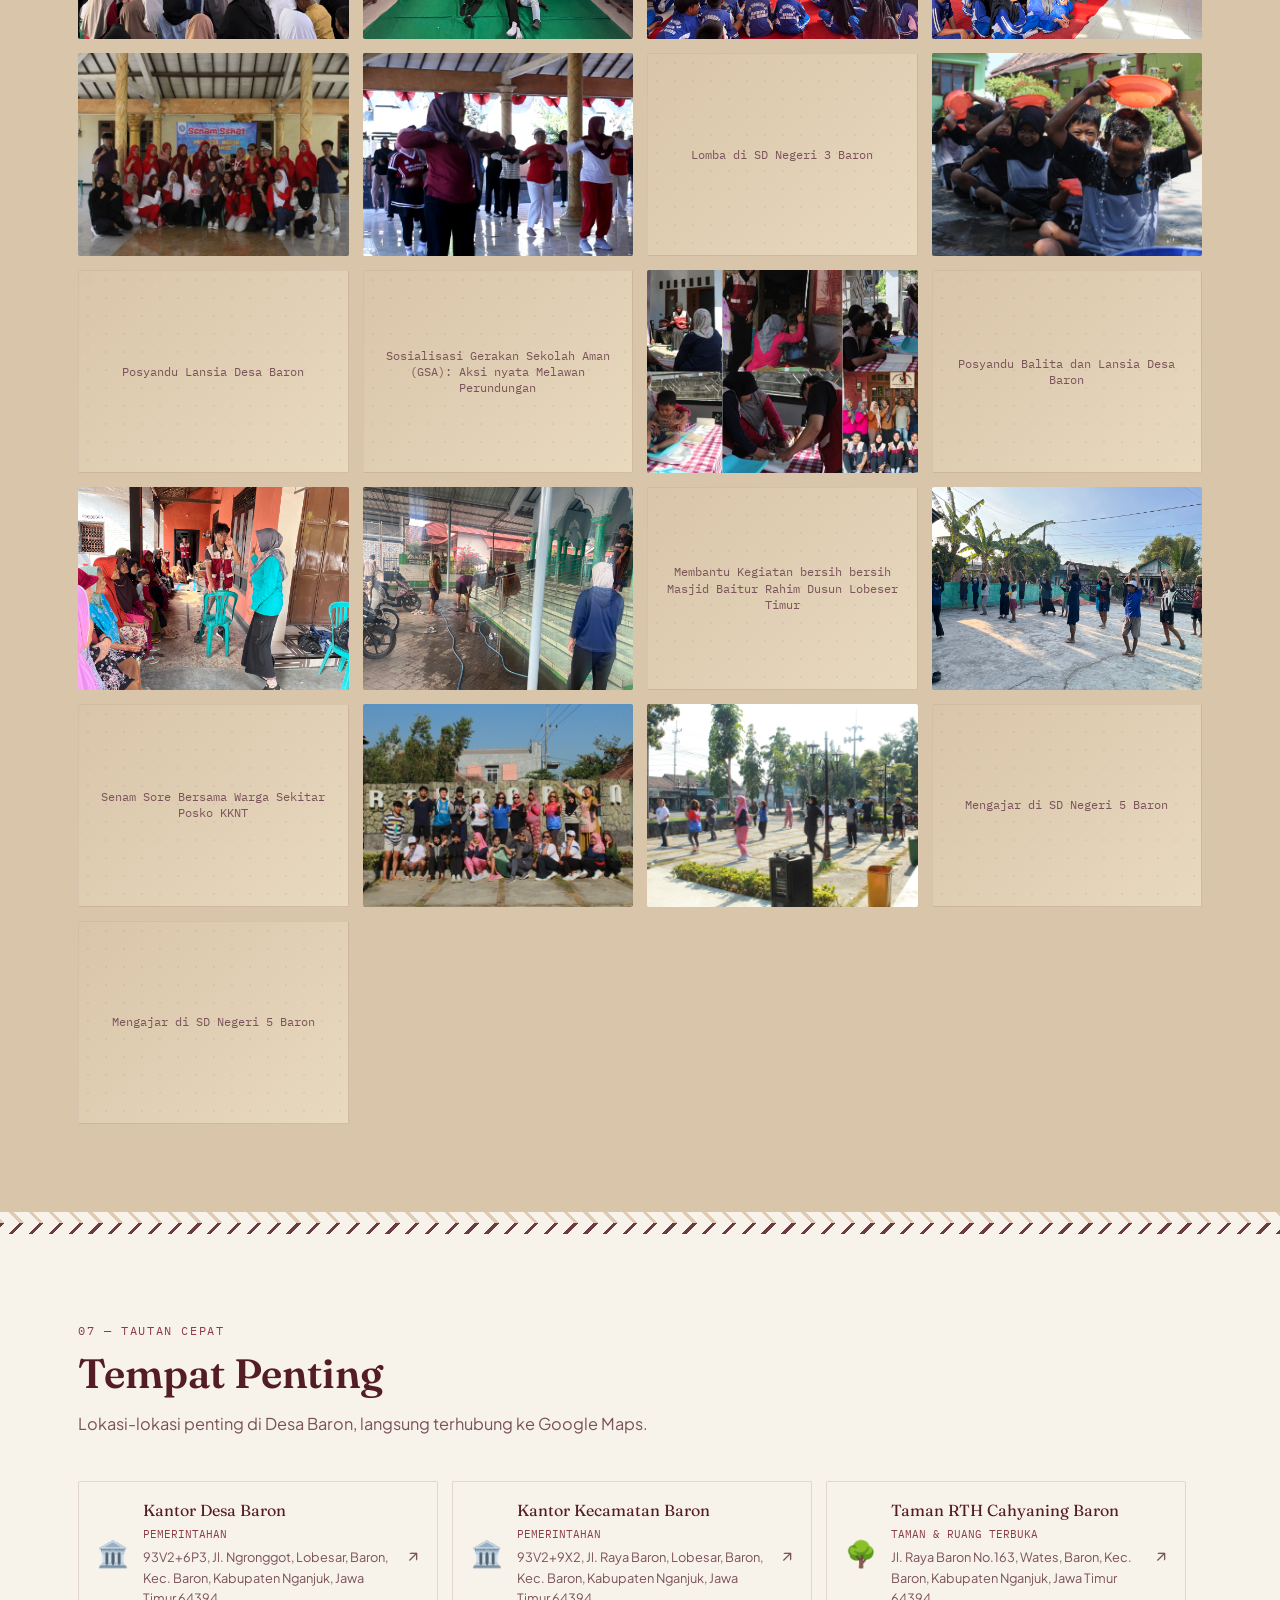
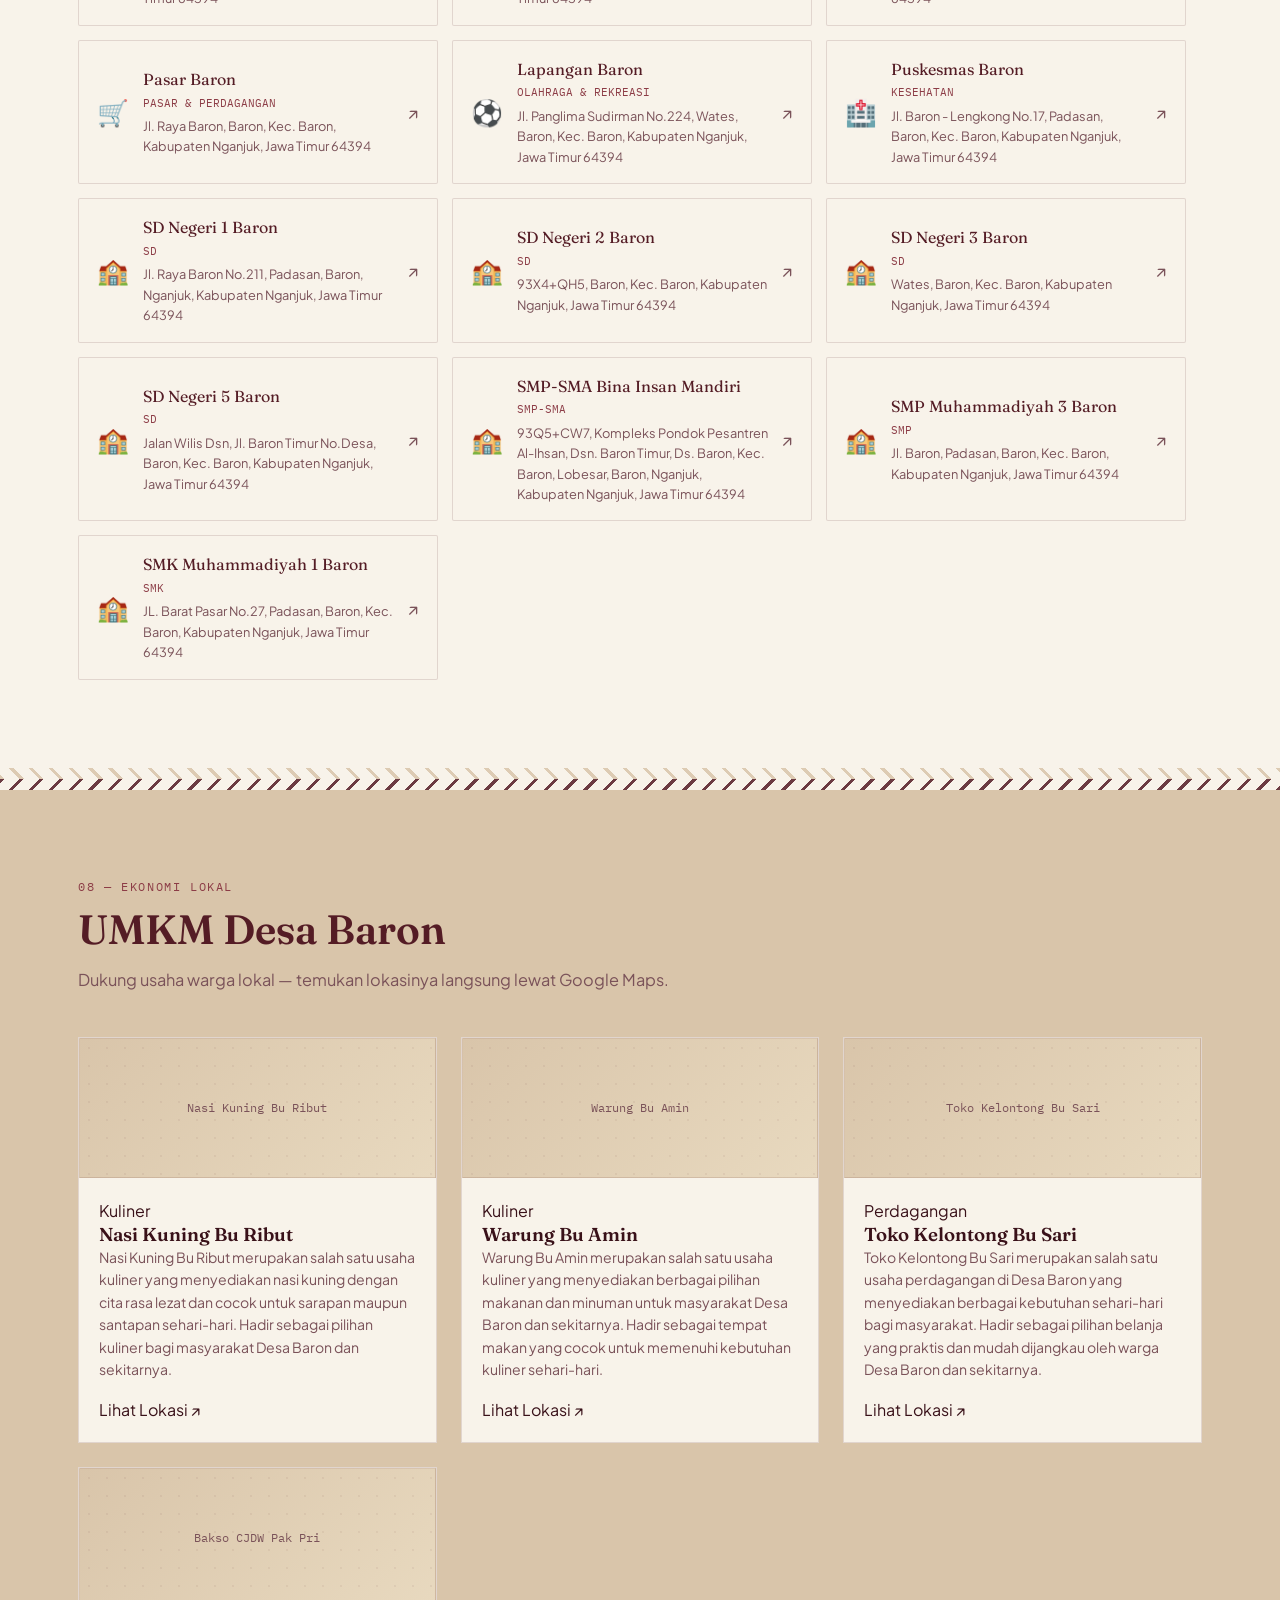
==== commit d821cf0a: "Tambahkan structured data Desa Baron dan Sesuaikan format tanggal dan waktu kegiatan" ====
--- a/website-desa/index.html
+++ b/website-desa/index.html
@@ -15,6 +15,23 @@
 <meta property="og:url" content="https://website-desa-baron.pages.dev/" />
 <meta property="og:site_name" content="Website Desa Baron" />
 <meta property="og:locale" content="id_ID" />
+
+<script type="application/ld+json">
+{
+  "@context": "https://schema.org",
+  "@type": "Place",
+  "name": "Desa Baron",
+  "description": "Informasi profil, pemerintahan, kegiatan, program kerja, galeri, UMKM, dan lokasi Desa Baron, Kabupaten Nganjuk, Jawa Timur.",
+  "address": {
+    "@type": "PostalAddress",
+    "addressLocality": "Baron",
+    "addressRegion": "Jawa Timur",
+    "addressCountry": "ID"
+  },
+  "url": "https://website-desa-baron.pages.dev/"
+}
+</script>
+
 <link rel="preconnect" href="https://fonts.googleapis.com" />
 <link rel="preconnect" href="https://fonts.gstatic.com" crossorigin />
 <link href="https://fonts.googleapis.com/css2?family=Fraunces:opsz,wght@9..144,500;9..144,600;9..144,700&family=Plus+Jakarta+Sans:wght@400;500;600;700&family=IBM+Plex+Mono:wght@400;500&display=swap" rel="stylesheet" />
